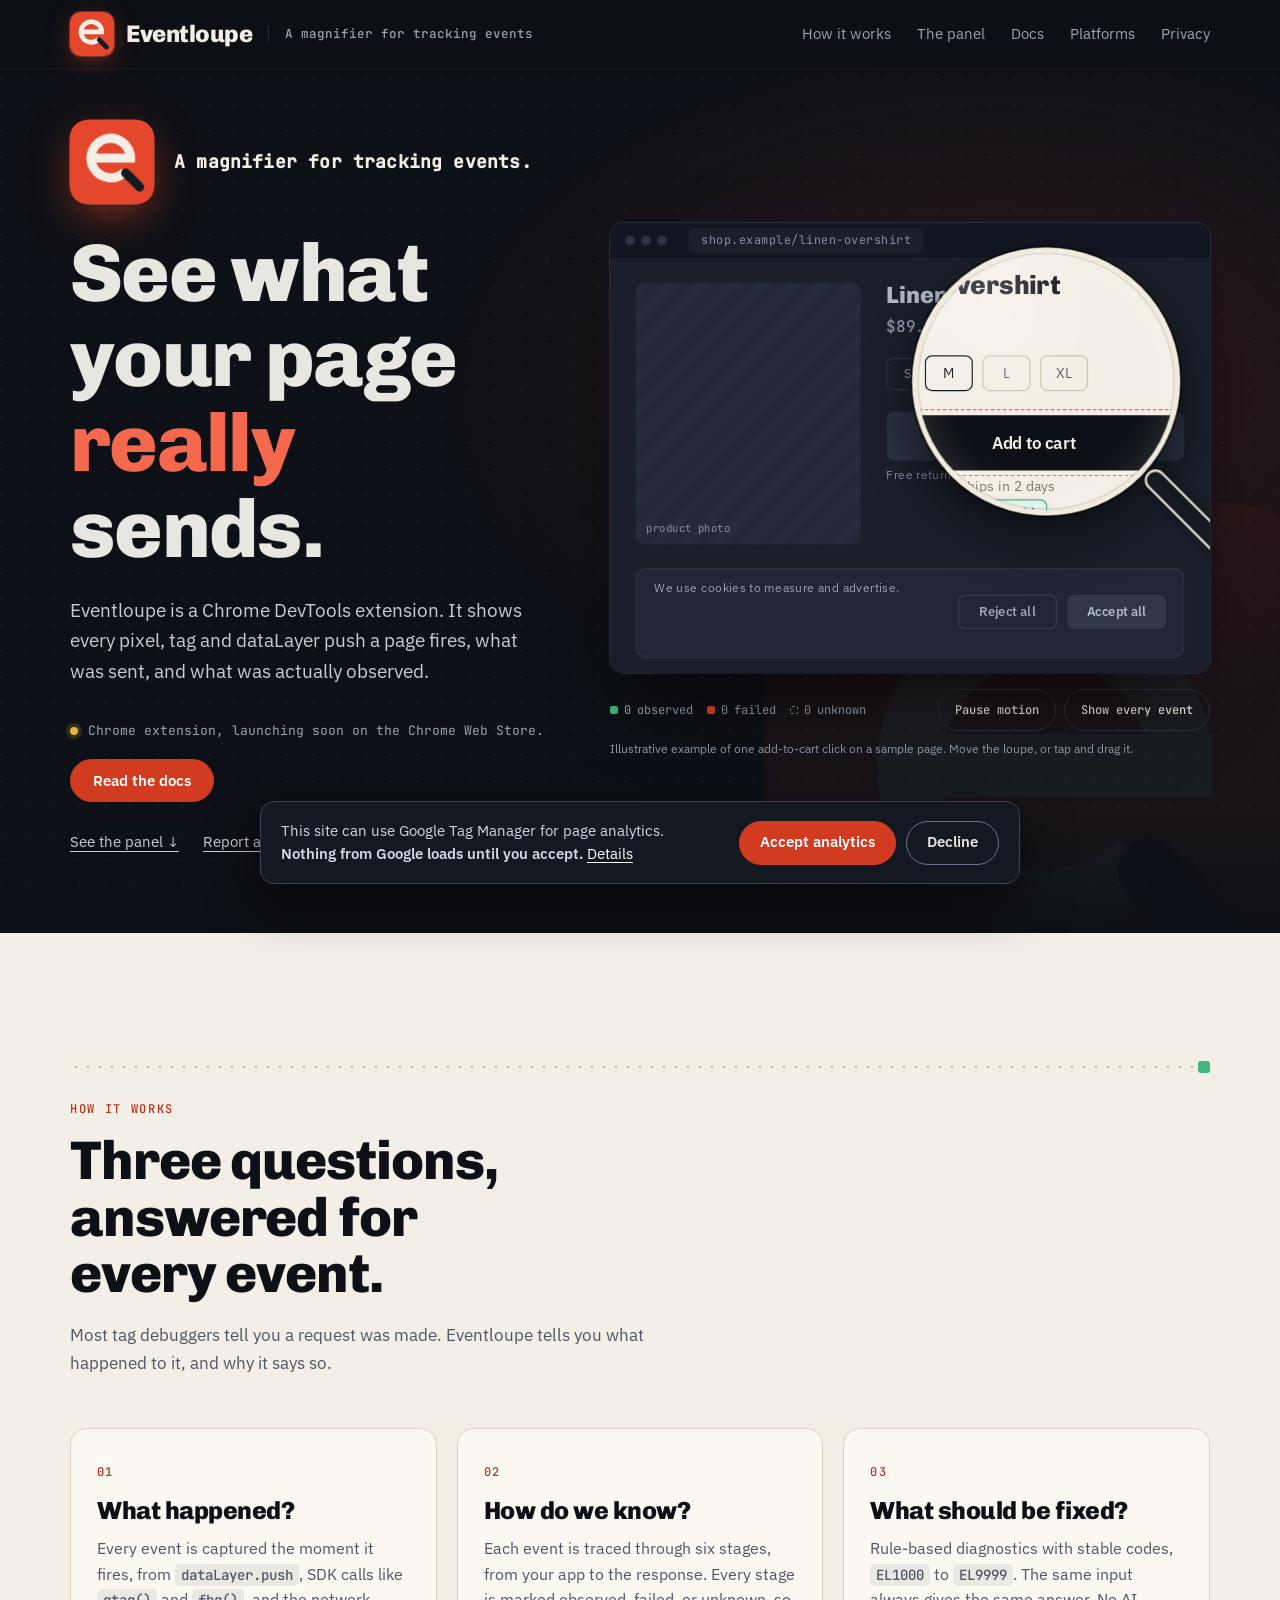
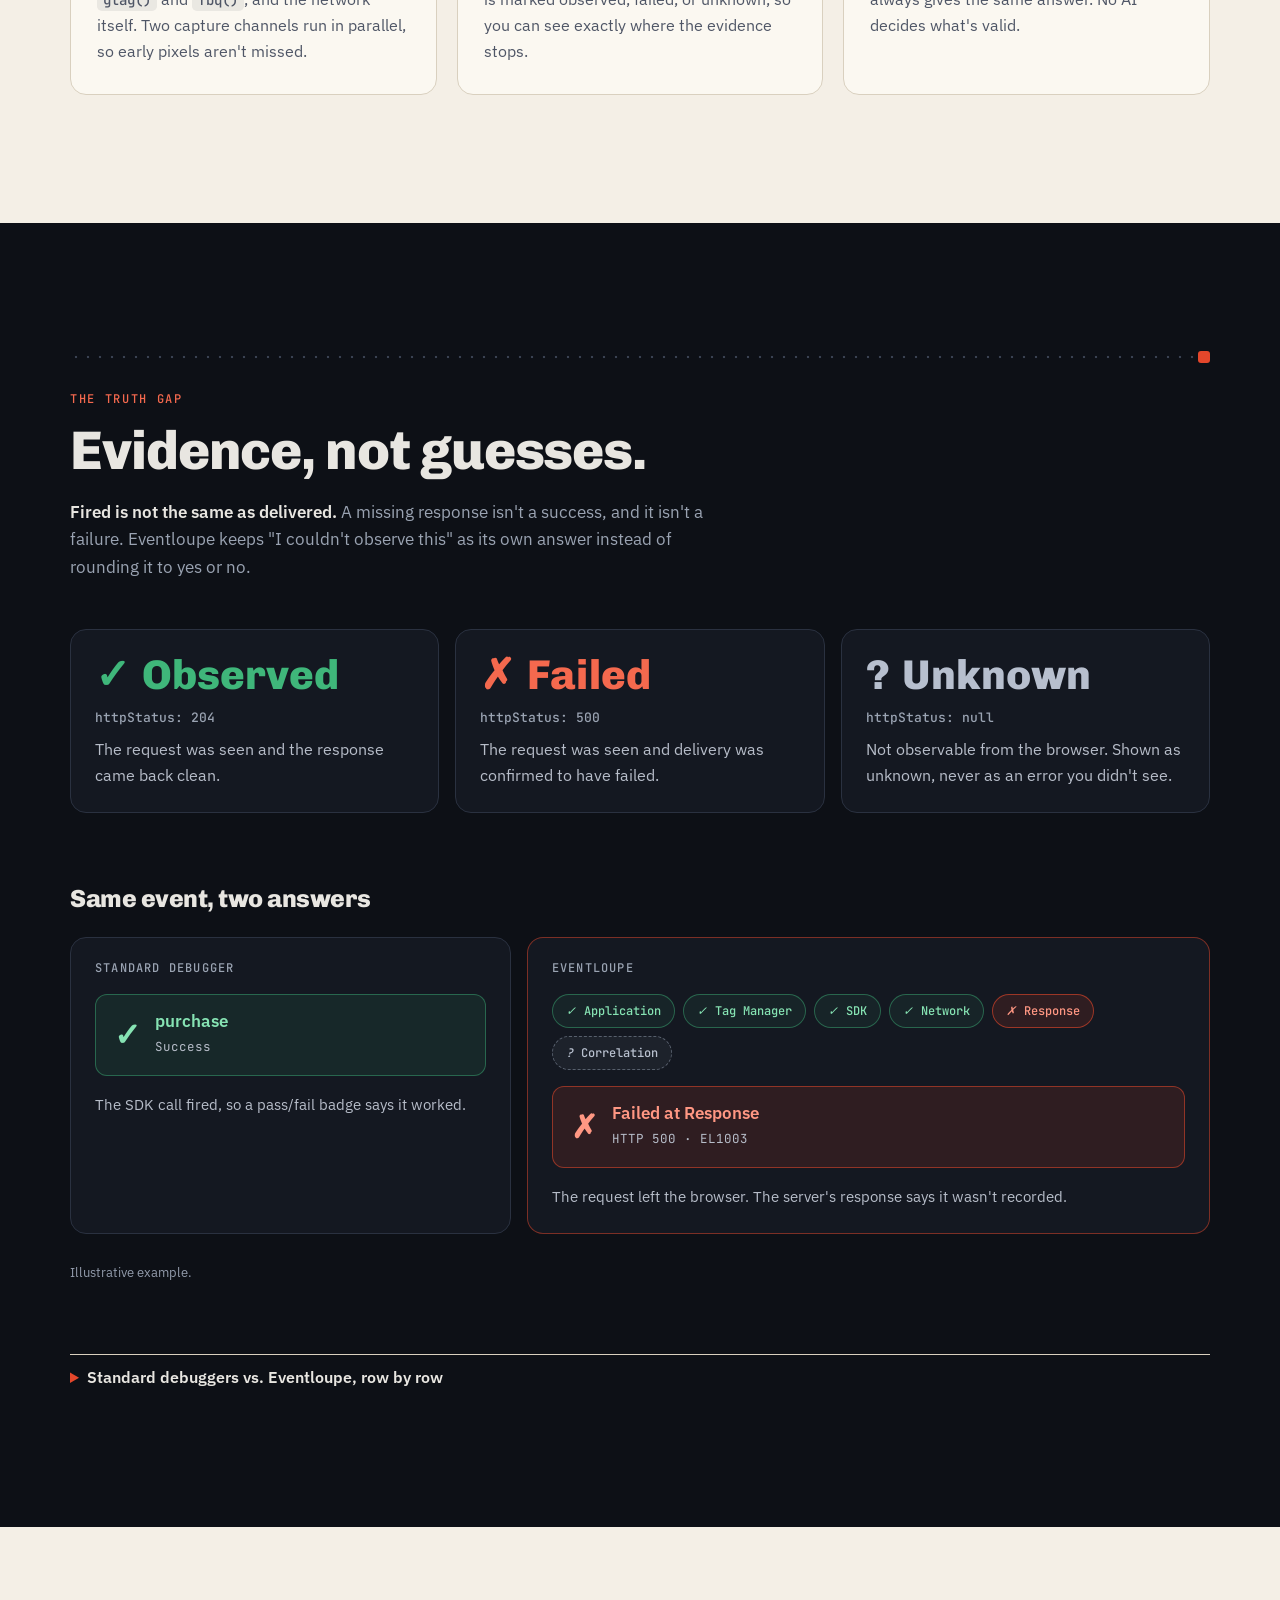
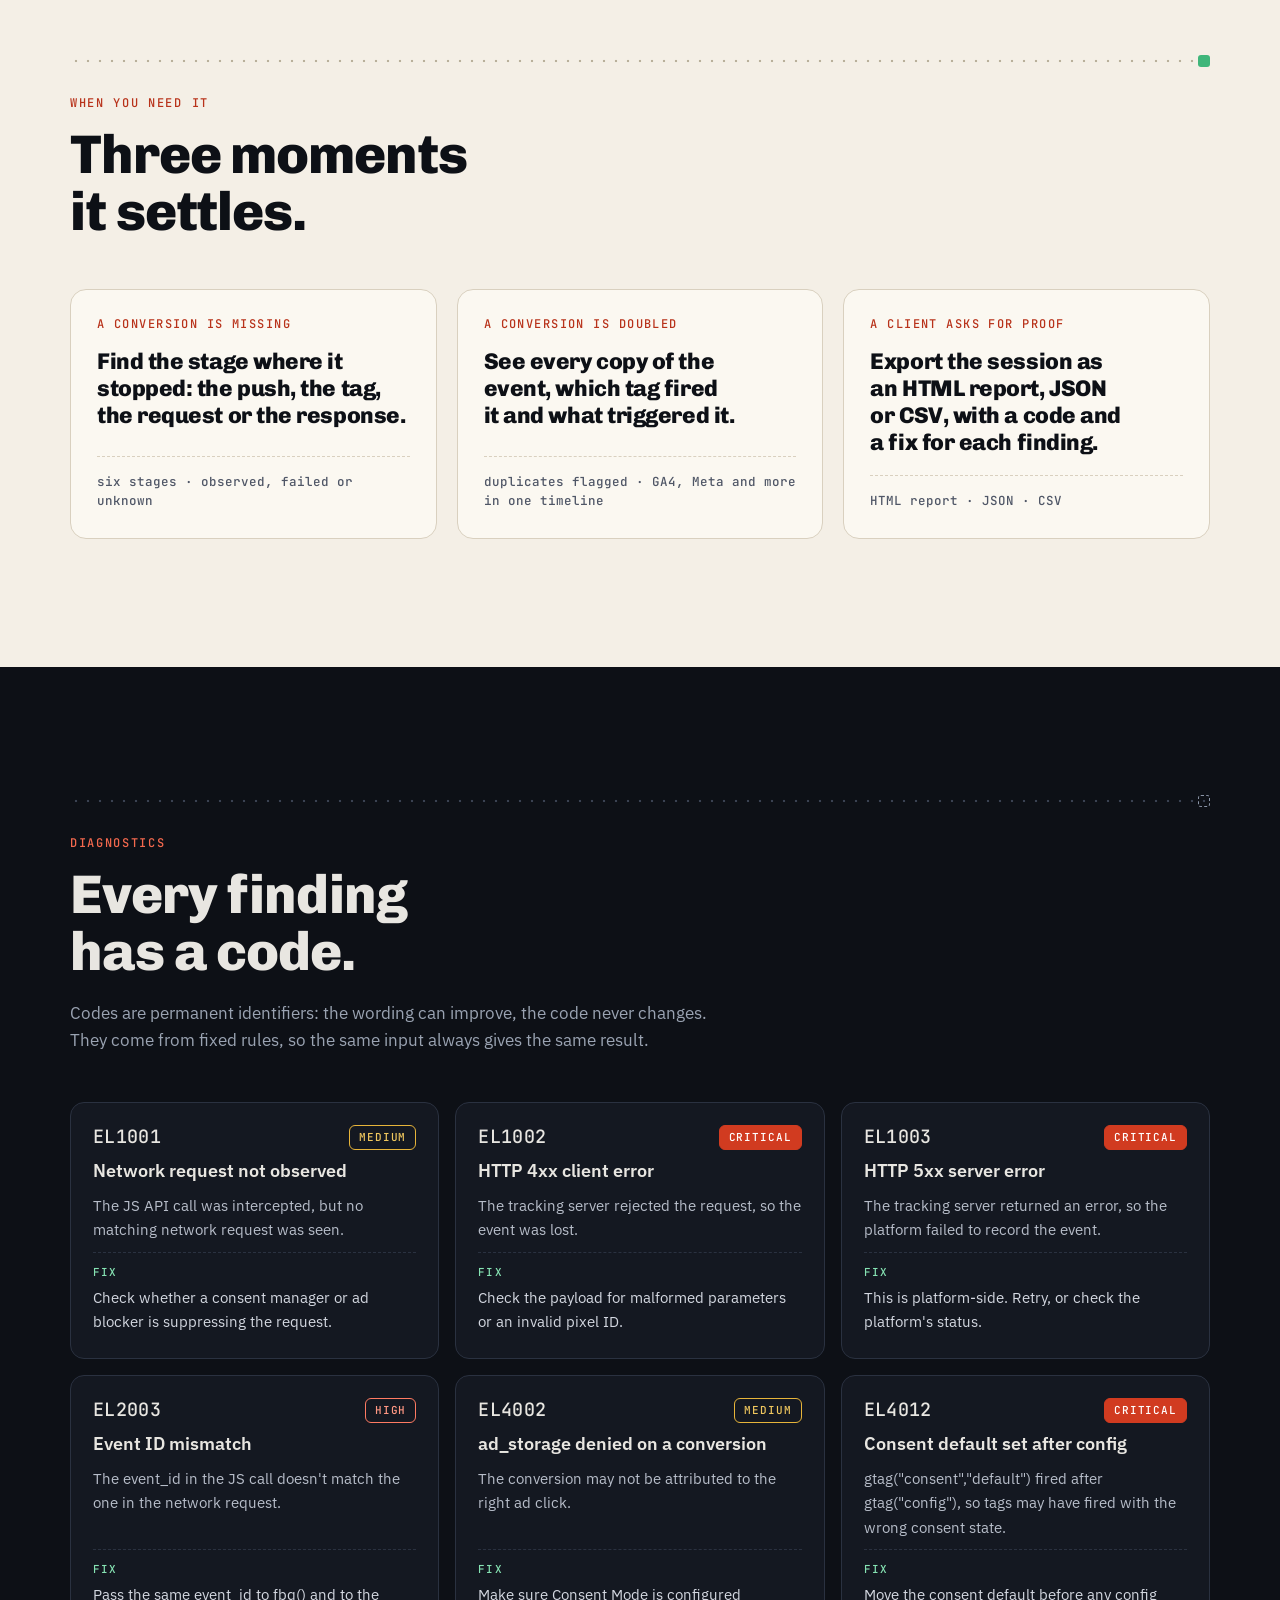
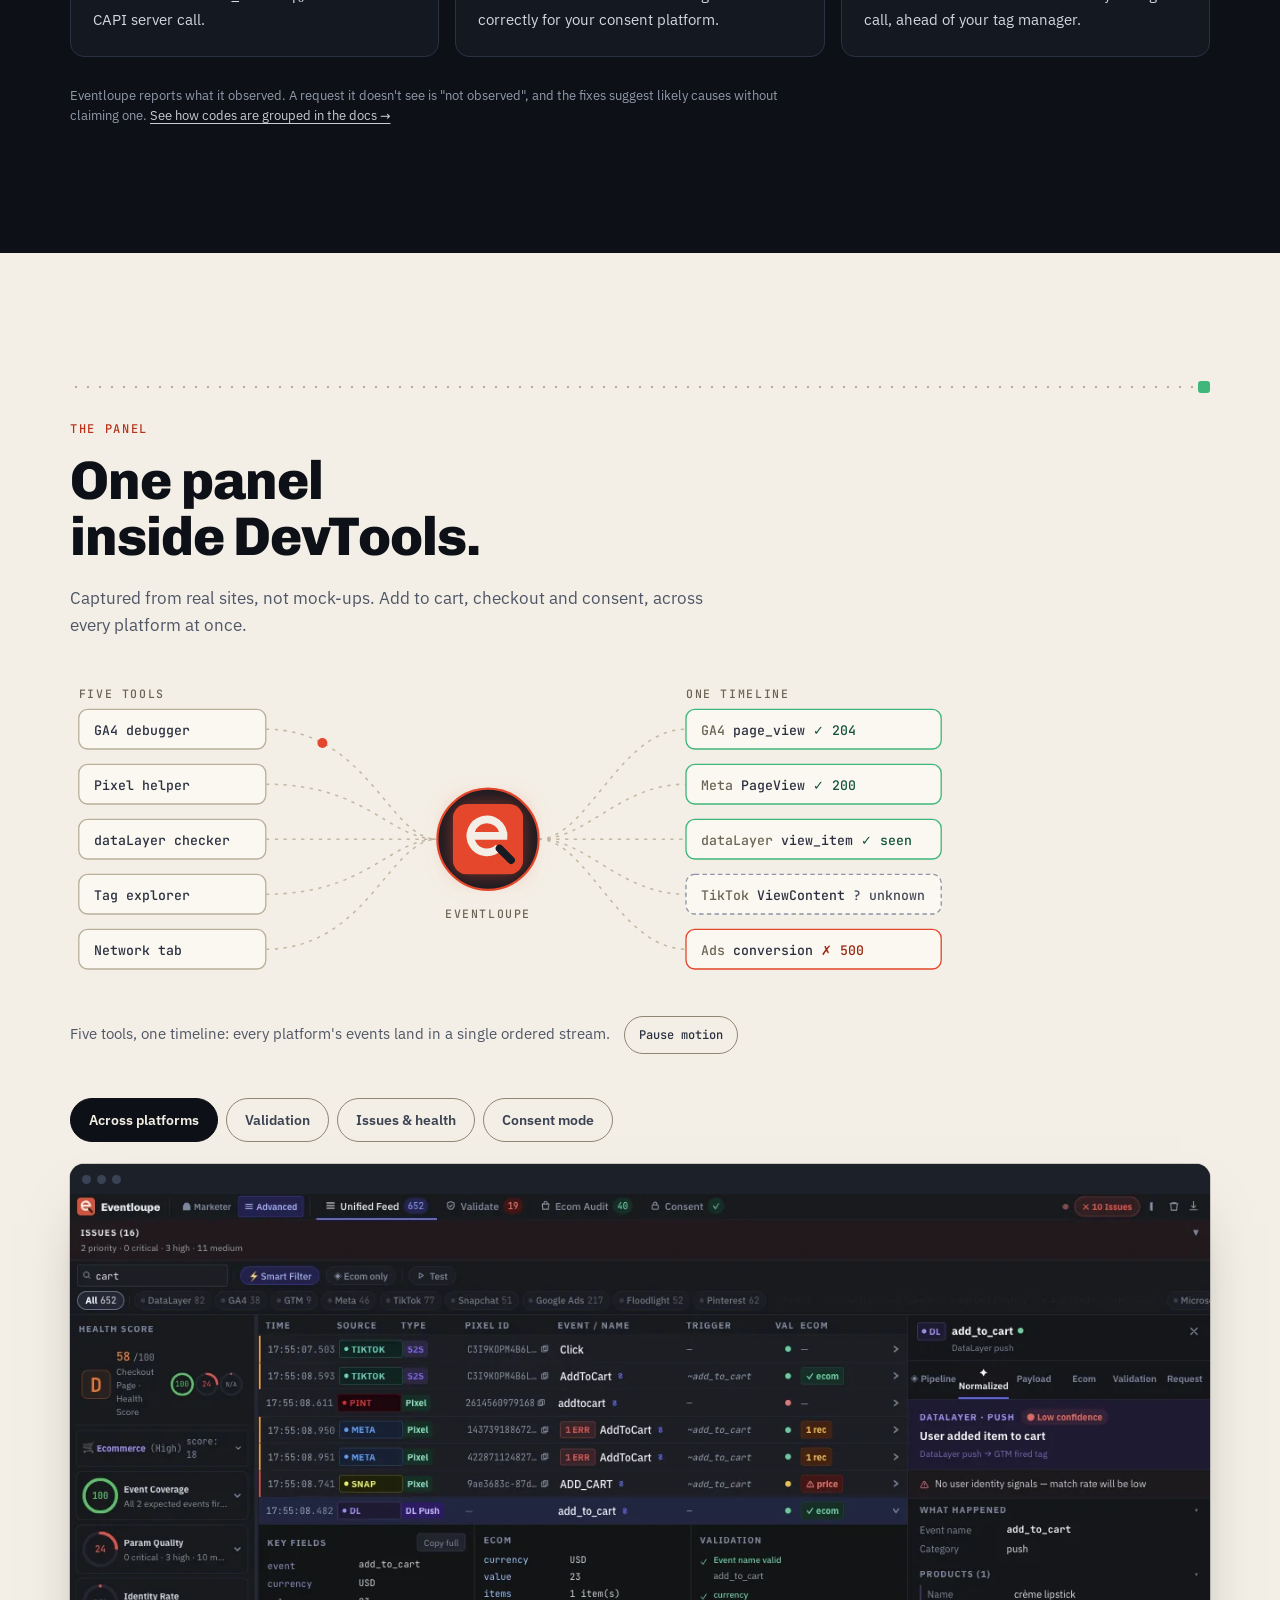
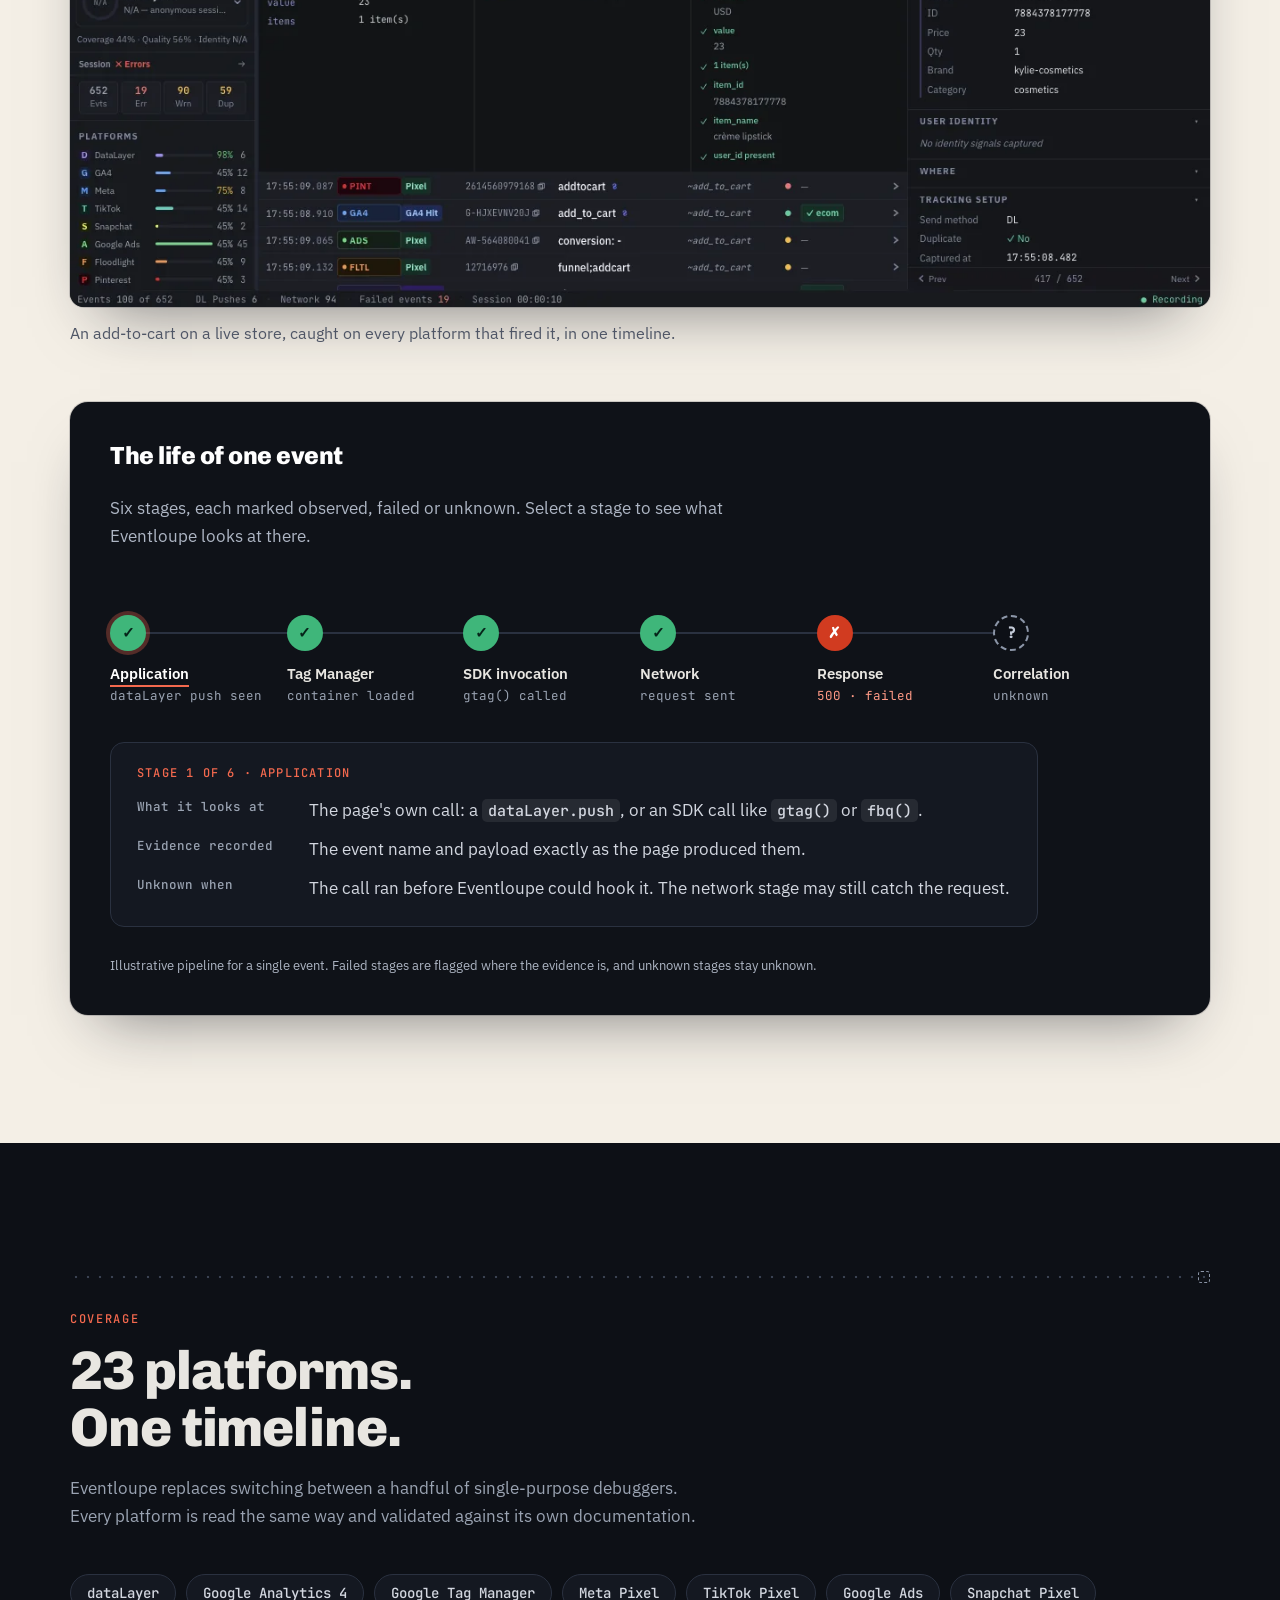
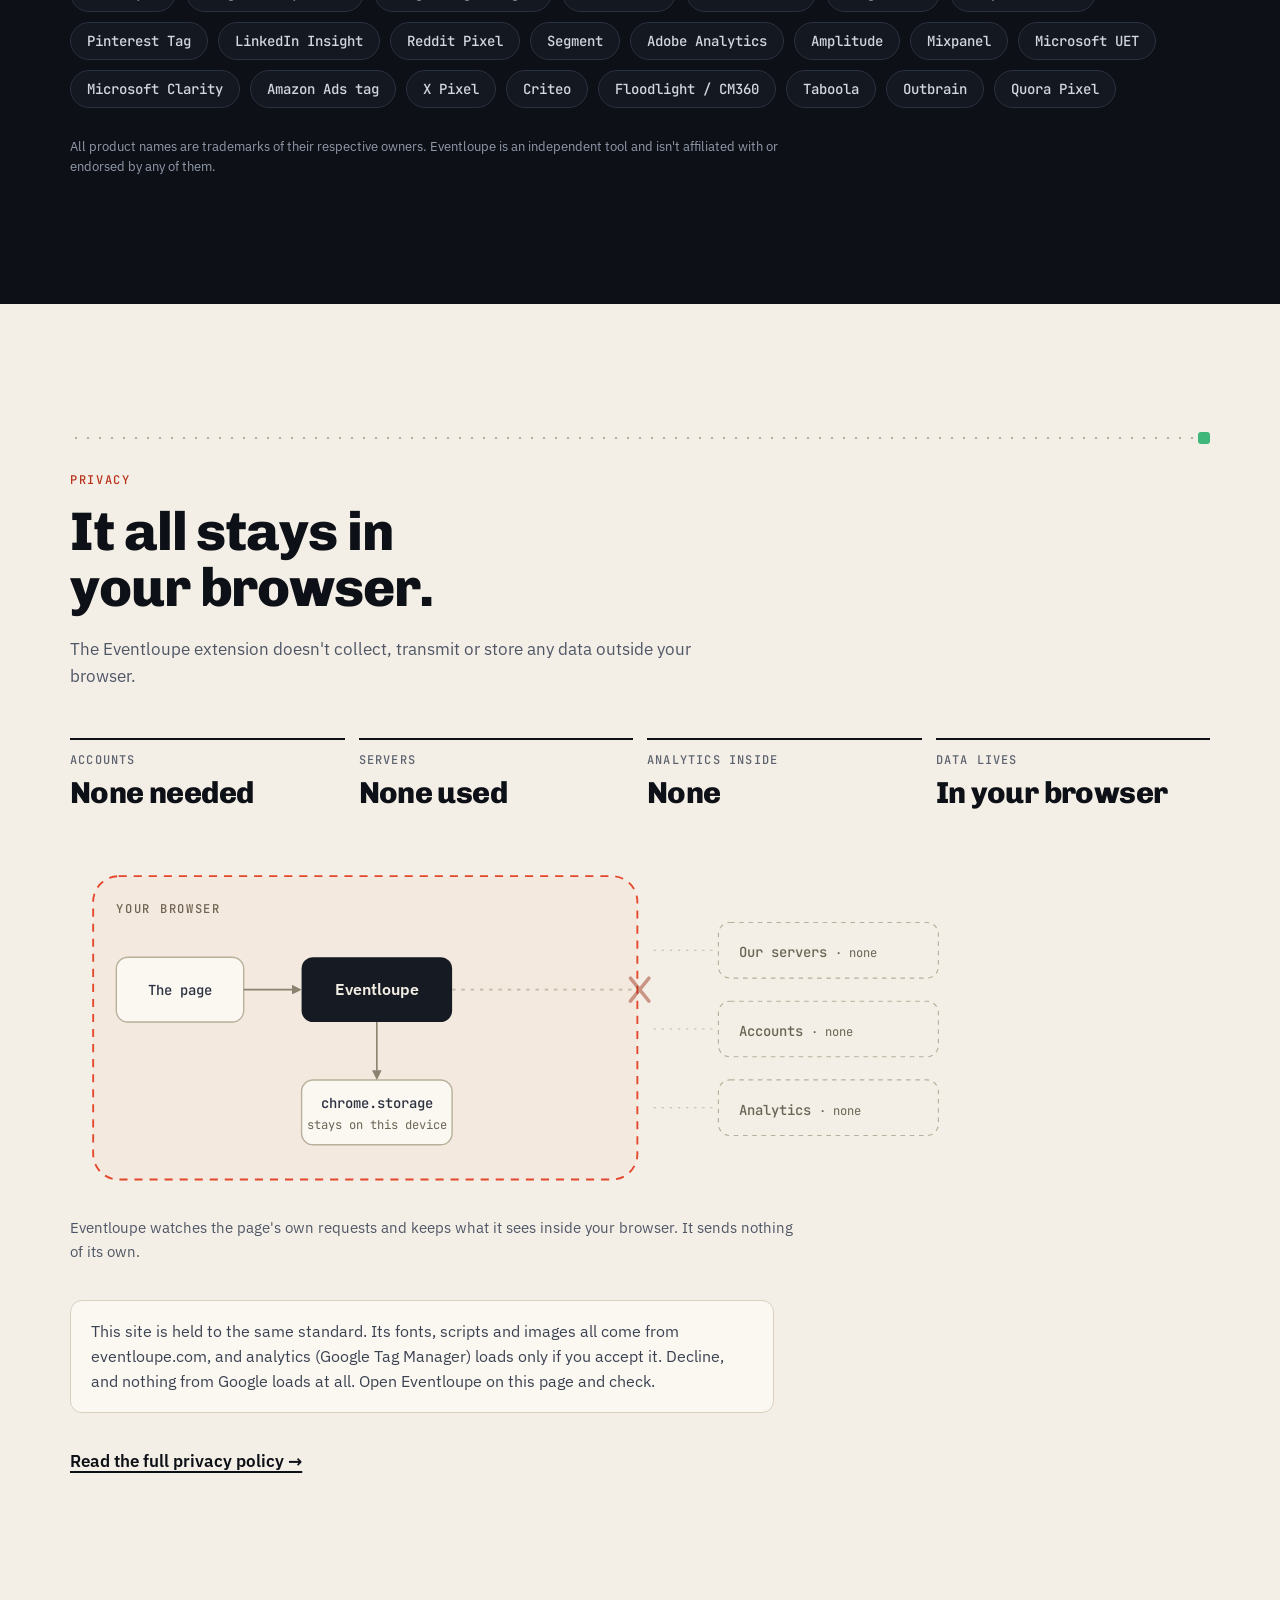
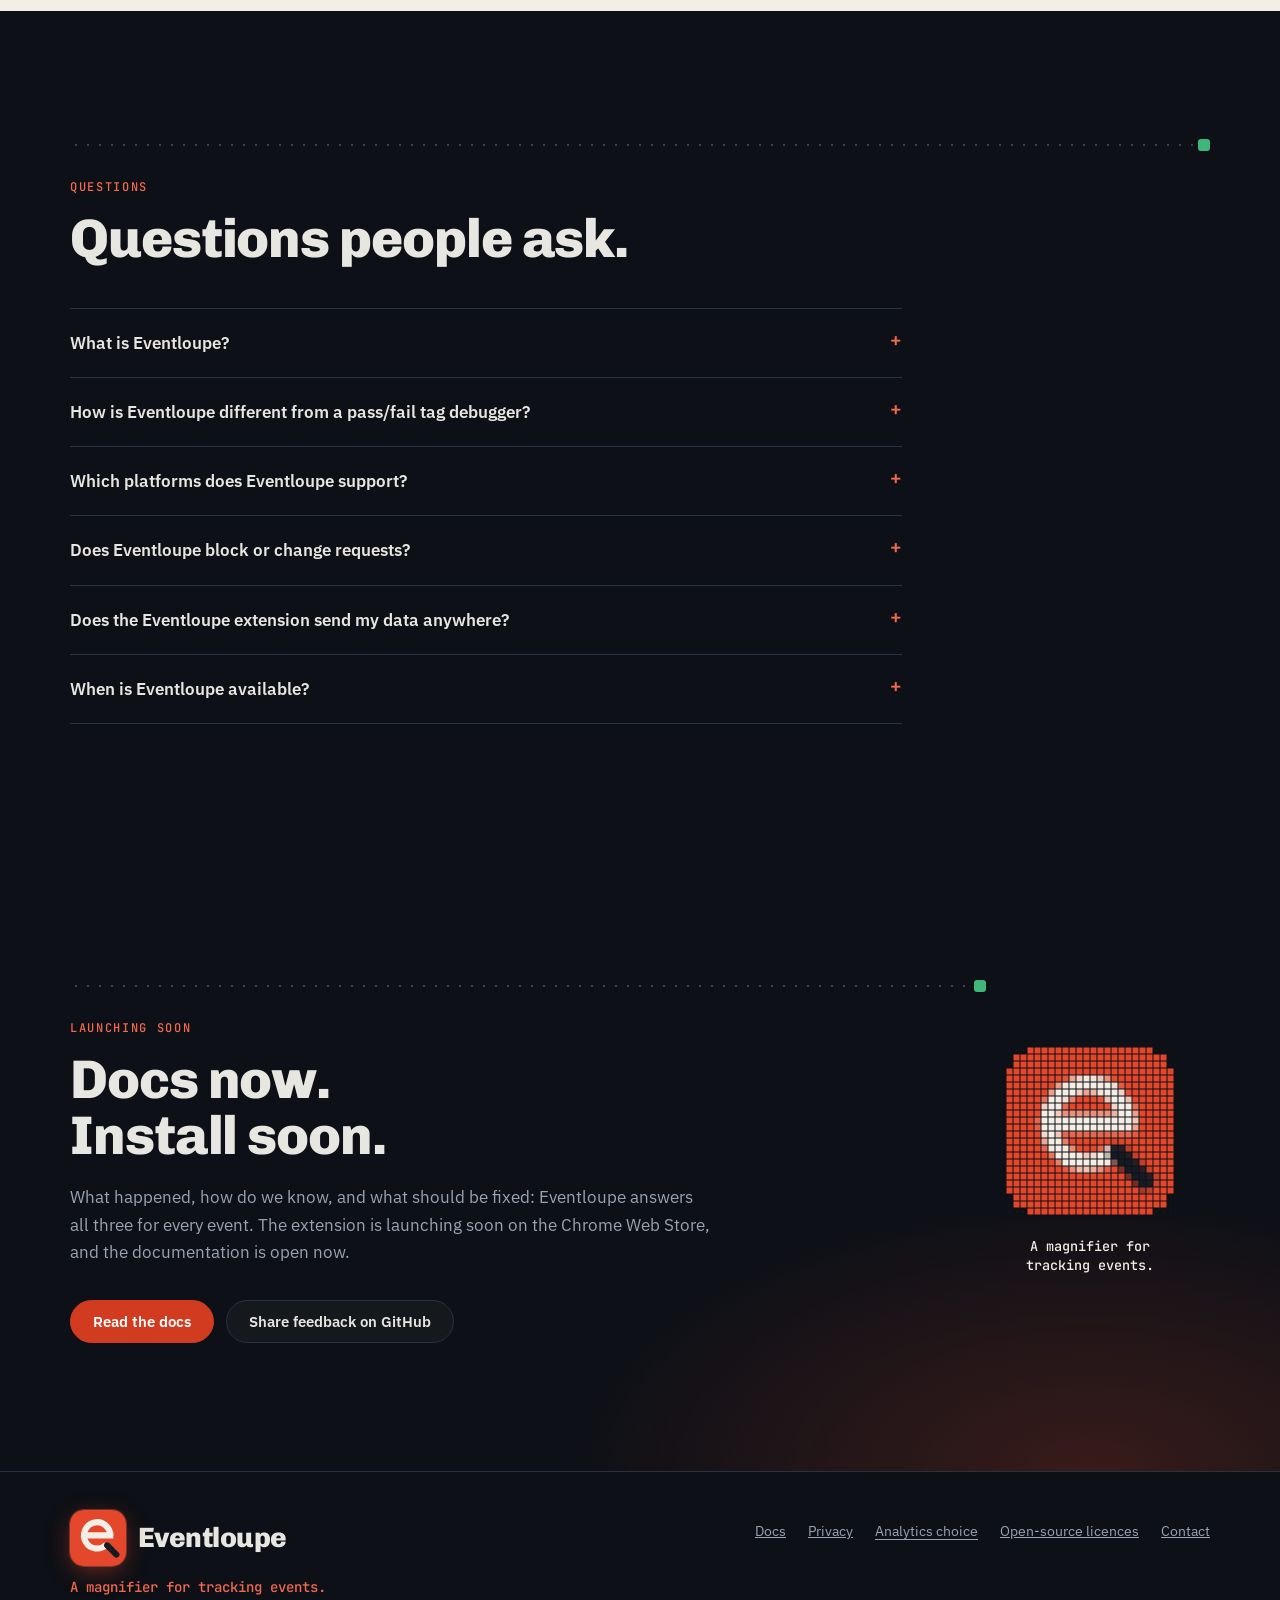
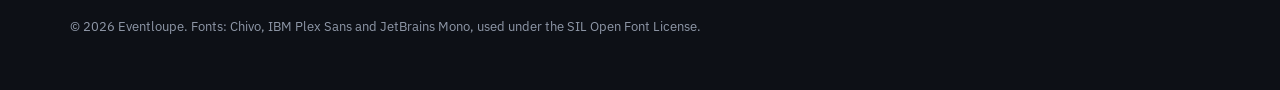
==== index.html @ 834e1a29 "docs: privacy policy 31 October 2026, 23 platforms (Clarity, Amazon Ads) Co-Authored-By: Claude Sonn" ====
<!doctype html>
<html lang="en">
<head>
<meta charset="utf-8">
<meta name="viewport" content="width=device-width, initial-scale=1, viewport-fit=cover">
<link rel="icon" href="/favicon.ico" sizes="48x48">
<link rel="icon" type="image/svg+xml" href="/favicon.svg" sizes="any">
<link rel="icon" type="image/png" sizes="96x96" href="/img/favicon-96.png">
<link rel="apple-touch-icon" href="/img/icon-128.png">
<title>Eventloupe — GA4, Meta Pixel & dataLayer debugger for Chrome</title>
<meta name="description" content="Chrome DevTools extension to debug GA4, Meta Pixel, GTM and dataLayer events: see what each tag fired, what was sent, and what was actually observed.">
<meta name="robots" content="index, follow, max-image-preview:large">
<meta name="theme-color" content="#0d1016">
<link rel="canonical" href="https://eventloupe.com/">
<link rel="preload" href="fonts/chivo-latin-800-normal.woff2" as="font" type="font/woff2" crossorigin>
<link rel="preload" href="fonts/ibm-plex-sans-latin-400-normal.woff2" as="font" type="font/woff2" crossorigin>
<meta property="og:type" content="website">
<meta property="og:site_name" content="Eventloupe">
<meta property="og:locale" content="en_US">
<meta property="og:title" content="Eventloupe — a magnifier for tracking events">
<meta property="og:description" content="See every pixel, tag and dataLayer push a page fires, what was sent, and what was actually observed.">
<meta property="og:url" content="https://eventloupe.com/">
<meta property="og:image" content="https://eventloupe.com/img/og.png">
<meta property="og:image:width" content="1200">
<meta property="og:image:height" content="630">
<meta property="og:image:alt" content="Eventloupe: a magnifier for tracking events. See what your page really sends.">
<meta name="twitter:card" content="summary_large_image">
<meta name="twitter:title" content="Eventloupe — a magnifier for tracking events">
<meta name="twitter:description" content="See every pixel, tag and dataLayer push a page fires, what was sent, and what was actually observed.">
<meta name="twitter:image" content="https://eventloupe.com/img/og.png">
<meta name="twitter:image:alt" content="Eventloupe: a magnifier for tracking events. See what your page really sends.">
<script>(function(d){d.classList.add("js");try{if(!matchMedia("(prefers-reduced-motion: reduce)").matches&&!sessionStorage.getItem("el-intro")){d.classList.add("intro");sessionStorage.setItem("el-intro","1")}}catch(e){}})(document.documentElement)</script>
<link rel="stylesheet" href="style.css">
<script type="application/ld+json">
{
 "@context": "https://schema.org",
 "@graph": [
  {
   "@type": "Organization",
   "@id": "https://eventloupe.com/#org",
   "name": "Eventloupe",
   "url": "https://eventloupe.com/",
   "logo": "https://eventloupe.com/img/icon-128.png"
  },
  {
   "@type": "WebSite",
   "@id": "https://eventloupe.com/#website",
   "url": "https://eventloupe.com/",
   "name": "Eventloupe",
   "description": "A magnifier for tracking events.",
   "inLanguage": "en",
   "publisher": {
    "@id": "https://eventloupe.com/#org"
   }
  },
  {
   "@type": "SoftwareApplication",
   "@id": "https://eventloupe.com/#app",
   "name": "Eventloupe",
   "description": "Chrome DevTools extension to debug GA4, Meta Pixel, GTM and dataLayer events: see what each tag fired, what was sent, and what was actually observed.",
   "url": "https://eventloupe.com/",
   "image": "https://eventloupe.com/img/og.png",
   "applicationCategory": "DeveloperApplication",
   "applicationSubCategory": "Tag and dataLayer debugging",
   "operatingSystem": "Chrome on Windows, macOS, Linux and ChromeOS",
   "browserRequirements": "Requires Google Chrome with DevTools",
   "softwareVersion": "1.0.0",
   "inLanguage": "en",
   "publisher": {
    "@id": "https://eventloupe.com/#org"
   },
   "featureList": [
    "Captures dataLayer pushes, SDK calls and network requests across 23 platforms",
    "Three evidence states: observed, failed or unknown",
    "Six-stage pipeline from page to response",
    "Rule-based diagnostic codes (EL1000 to EL9999)",
    "Validation against platform documentation",
    "Captured events stay in your browser"
   ]
  },
  {
   "@type": "FAQPage",
   "@id": "https://eventloupe.com/#faq",
   "mainEntity": [
    {
     "@type": "Question",
     "name": "What is Eventloupe?",
     "acceptedAnswer": {
      "@type": "Answer",
      "text": "Eventloupe is a Chrome DevTools extension that shows every pixel, tag and dataLayer push a page fires, what was sent, and what was actually observed. It covers 23 platforms in one panel."
     }
    },
    {
     "@type": "Question",
     "name": "How is Eventloupe different from a pass/fail tag debugger?",
     "acceptedAnswer": {
      "@type": "Answer",
      "text": "A typical debugger reports success or failure. Eventloupe records three states: observed, failed or unknown. A missing response is shown as unknown instead of being guessed, and each event is traced through six stages from the page to the response."
     }
    },
    {
     "@type": "Question",
     "name": "Which platforms does Eventloupe support?",
     "acceptedAnswer": {
      "@type": "Answer",
      "text": "Google Analytics 4, Google Tag Manager, Meta Pixel, TikTok, Google Ads, Snapchat, Pinterest, LinkedIn, Reddit, Segment, Adobe Analytics, Amplitude, Mixpanel, Microsoft UET, X, Criteo, Floodlight, Taboola, Outbrain, Quora and the dataLayer."
     }
    },
    {
     "@type": "Question",
     "name": "Does Eventloupe block or change requests?",
     "acceptedAnswer": {
      "@type": "Answer",
      "text": "No. It only observes requests. It never blocks or modifies them."
     }
    },
    {
     "@type": "Question",
     "name": "Does the Eventloupe extension send my data anywhere?",
     "acceptedAnswer": {
      "@type": "Answer",
      "text": "No. Captured events stay in your browser. The extension has no accounts, no servers and no analytics."
     }
    },
    {
     "@type": "Question",
     "name": "When is Eventloupe available?",
     "acceptedAnswer": {
      "@type": "Answer",
      "text": "Eventloupe is launching soon on the Chrome Web Store."
     }
    }
   ]
  }
 ]
}
</script>
<script src="consent.js" defer></script>
</head>
<body>
<a class="skip" href="#main">Skip to content</a>
<svg width="0" height="0" style="position:absolute" aria-hidden="true" focusable="false"><symbol id="lm" viewBox="0 0 128 128"><rect width="128" height="128" rx="26" fill="#e4472b"/><g transform="translate(2 -2)"><path d="M32 60H97" stroke="#f4efe6" stroke-width="14"/><path d="M90 60A30 30 0 1 0 81.2 81.2" fill="none" stroke="#f4efe6" stroke-width="14"/><path d="M83 83L104 104" stroke="#161a22" stroke-width="14" stroke-linecap="round"/></g></symbol></svg>

<header class="nav">
  <div class="wrap">
    <a class="brand" href="./" aria-label="Eventloupe home"><span class="mark" aria-hidden="true"><svg width="44" height="44"><use href="#lm"/></svg></span><span class="word">Eventloupe</span><span class="navtag">A magnifier for tracking events</span></a>
    <nav aria-label="Primary">
      <ul>
        <li class="keep"><a href="#how">How it works</a></li>
        <li><a href="#panel">The panel</a></li>
        <li class="keep"><a href="docs.html">Docs</a></li>
        <li><a href="#platforms">Platforms</a></li>
        <li><a href="privacy.html">Privacy</a></li>
      </ul>
    </nav>
  </div>
</header>

<main id="main" tabindex="-1">
<!-- ───────── HERO ───────── -->
<section class="hero" aria-labelledby="h1">
  <canvas id="field" class="field" aria-hidden="true"></canvas>
  <svg class="ghost" aria-hidden="true" focusable="false"><use href="#lm"/></svg>
  <div class="wrap hero-grid">
    <div>
      <div class="hero-id">
        <div class="hero-mark" aria-hidden="true">
          <svg viewBox="0 0 128 128" width="84" height="84" focusable="false">
            <rect class="tile" width="128" height="128" rx="26" fill="#e4472b"/>
            <g transform="translate(2 -2)">
              <path class="bar" pathLength="1" d="M32 60H97" stroke="#f4efe6" stroke-width="14" fill="none"/>
              <path class="bowl" pathLength="1" d="M90 60A30 30 0 1 0 81.2 81.2" fill="none" stroke="#f4efe6" stroke-width="14"/>
              <path class="handle" d="M83 83L104 104" stroke="#161a22" stroke-width="14" stroke-linecap="round" fill="none"/>
            </g>
          </svg>
          <i class="ring"></i>
        </div>
        <p class="kicker tagline">A magnifier for tracking events.</p>
      </div>
      <h1 id="h1">See what your page <em>really</em> sends.</h1>
      <p class="lede">Eventloupe is a Chrome DevTools extension. It shows every pixel, tag and dataLayer push a page fires, what was sent, and what was actually observed.</p>
      <!-- Waitlist is HIDDEN until it is wired. To go live: set data-endpoint on the form to the provider URL, remove its `hidden`
           attribute, delete the #wl-soon block below, and apply store/waitlist-privacy-addendum.md to the privacy page. -->
      <div class="wl-soon" id="wl-soon">
        <p class="wl-note"><i aria-hidden="true"></i>Chrome extension, launching soon on the Chrome Web Store.</p>
        <a class="pill primary" href="docs.html">Read the docs</a>
      </div>
      <form class="waitlist" id="waitlist" novalidate data-endpoint="" aria-label="Join the waitlist" hidden>
        <div class="wl-row">
          <label class="sr-only" for="wl-email">Email address</label>
          <input id="wl-email" name="email" type="email" inputmode="email" autocomplete="email" placeholder="you@company.com" required aria-describedby="wl-note">
          <input class="hp" name="website" type="text" tabindex="-1" autocomplete="off" inert>
          <button class="pill primary" type="submit">Join the waitlist</button>
        </div>
        <p class="wl-note" id="wl-note" role="status" aria-live="polite"><i aria-hidden="true"></i>Chrome extension, launching soon on the Chrome Web Store. We'll email you once, when it's live.</p>
      </form>
      <p class="hero-links"><a href="#panel">See the panel <span aria-hidden="true">↓</span></a><a href="https://github.com/sibingop-dev/eventloupe-privacy/issues" rel="noopener">Report a bug or share feedback</a></p>
    </div>

    <div class="stage-wrap">
      <div class="stage" id="stage" role="group" aria-label="Interactive demo: move the magnifier over a sample product page to reveal the tracking events behind it">
        <div class="canvas" id="canvas">
          <div class="layer base" aria-hidden="true">
            <div class="page" id="page">
              <div class="bar"><b></b><b></b><b></b><span>shop.example/linen-overshirt</span></div>
              <div class="photo hl">product photo</div>
              <div class="title">Linen overshirt</div>
              <div class="price">$89.00</div>
              <div class="sizes"><i>S</i><i>M</i><i>L</i><i>XL</i></div>
              <div class="atc hl">Add to cart</div>
              <div class="ship">Free returns · ships in 2 days</div>
              <div class="cookie hl">
                <p>We use cookies to measure and advertise.</p>
                <div class="b1">Reject all</div><div class="b2">Accept all</div>
              </div>
            </div>
          </div>

          <div class="layer reveal" id="reveal" aria-hidden="true">
            <!-- JS clones #page here so the lens shows the same page, lit and annotated -->
            <div class="chip ok"  style="left:34px;top:70px"><b>GTM</b> container loaded <span class="g">✓ 200</span></div>
            <div class="chip ok"  style="left:34px;top:98px"><b>GA4</b> view_item <span class="g">✓ 204</span></div>
            <div class="chip ok"  style="left:34px;top:126px"><b>dataLayer</b> view_item <span class="g">✓ seen</span></div>
            <div class="chip ok"  style="left:34px;top:154px"><b>Meta Pixel</b> ViewContent <span class="g">✓ 200</span></div>
            <div class="chip ok"  style="left:258px;top:246px"><b>GA4</b> add_to_cart <span class="g">✓ 204</span></div>
            <div class="chip ok"  style="left:258px;top:272px"><b>Meta Pixel</b> AddToCart <span class="g">✓ 200</span></div>
            <div class="chip unk" style="left:258px;top:298px"><b>TikTok</b> AddToCart <span class="g">? unknown</span></div>
            <div class="chip ok"  style="left:34px;top:350px"><b>Consent</b> ad_storage <span class="g">✓ denied</span></div>
            <div class="chip bad" style="left:34px;top:376px"><b>Google Ads</b> conversion <span class="g">✗ 500</span></div>
          </div>

          <div class="lens" id="lens"></div>
        </div>
      </div>

      <div class="hud">
        <div class="counts" aria-hidden="true">
          <span class="c"><i></i><span id="c-ok">0</span> observed</span>
          <span class="c bad"><i></i><span id="c-bad">0</span> failed</span>
          <span class="c unk"><i></i><span id="c-unk">0</span> unknown</span>
        </div>
        <div class="btns"><button type="button" id="pause" aria-pressed="false">Pause motion</button><button type="button" id="reveal-all" aria-pressed="false">Show every event</button></div>
      </div>
      <p class="fine">Illustrative example of one add-to-cart click on a sample page. Move the loupe, or tap and drag it.</p>

      <ul class="sr-only">
        <li>Example of what Eventloupe reports on a sample product page.</li>
        <li>Page view: Google Tag Manager container loaded, status 200. GA4 view_item observed, status 204. dataLayer view_item push seen. Meta Pixel ViewContent observed, status 200.</li>
        <li>Add to cart click: GA4 add_to_cart observed, status 204. Meta Pixel AddToCart observed, status 200. TikTok AddToCart unknown, no response could be observed.</li>
        <li>Consent banner: Consent Mode ad_storage observed as denied. Google Ads conversion failed, status 500.</li>
      </ul>
    </div>
  </div>
</section>


<!-- ───────── THREE QUESTIONS ───────── -->
<section class="paper" id="how" aria-labelledby="h-how">
  <div class="wrap">
    <div class="trace" aria-hidden="true"><i class="ok"></i></div>
    <p class="eyebrow">How it works</p>
    <h2 id="h-how">Three questions, answered for every event.</h2>
    <p class="sub">Most tag debuggers tell you a request was made. Eventloupe tells you what happened to it, and why it says so.</p>
    <div class="three">
      <article class="card">
        <span class="n">01</span>
        <h3>What happened?</h3>
        <p>Every event is captured the moment it fires, from <code>dataLayer.push</code>, SDK calls like <code>gtag()</code> and <code>fbq()</code>, and the network itself. Two capture channels run in parallel, so early pixels aren't missed.</p>
      </article>
      <article class="card">
        <span class="n">02</span>
        <h3>How do we know?</h3>
        <p>Each event is traced through six stages, from your app to the response. Every stage is marked observed, failed, or unknown, so you can see exactly where the evidence stops.</p>
      </article>
      <article class="card">
        <span class="n">03</span>
        <h3>What should be fixed?</h3>
        <p>Rule-based diagnostics with stable codes, <code>EL1000</code> to <code>EL9999</code>. The same input always gives the same answer. No AI decides what's valid.</p>
      </article>
    </div>
  </div>
</section>

<!-- ───────── EVIDENCE / TRUTH GAP ───────── -->
<section id="evidence" aria-labelledby="h-states">
  <div class="wrap">
    <div class="trace" aria-hidden="true"><i class="bad"></i></div>
    <p class="eyebrow">The truth gap</p>
    <h2 id="h-states">Evidence, not guesses.</h2>
    <p class="sub"><strong class="lead">Fired is not the same as delivered.</strong> A missing response isn't a success, and it isn't a failure. Eventloupe keeps "I couldn't observe this" as its own answer instead of rounding it to yes or no.</p>

    <div class="states">
      <div class="state ok">
        <div class="big"><span aria-hidden="true">✓</span> Observed</div>
        <p class="mono" style="margin-top:14px">httpStatus: 204</p>
        <p>The request was seen and the response came back clean.</p>
      </div>
      <div class="state bad">
        <div class="big"><span aria-hidden="true">✗</span> Failed</div>
        <p class="mono" style="margin-top:14px">httpStatus: 500</p>
        <p>The request was seen and delivery was confirmed to have failed.</p>
      </div>
      <div class="state unk">
        <div class="big"><span aria-hidden="true">?</span> Unknown</div>
        <p class="mono" style="margin-top:14px">httpStatus: null</p>
        <p>Not observable from the browser. Shown as unknown, never as an error you didn't see.</p>
      </div>
    </div>

    <div class="blk ba" id="ba">
      <h3 class="blk-h">Same event, two answers</h3>
      <div class="ba-grid">
        <div class="ba-card old">
          <p class="ba-lab">Standard debugger</p>
          <div class="ba-res ok"><span aria-hidden="true">✓</span><div><b>purchase</b><small>Success</small></div></div>
          <p class="ba-cap">The SDK call fired, so a pass/fail badge says it worked.</p>
        </div>
        <div class="ba-card new">
          <p class="ba-lab">Eventloupe</p>
          <ol class="ba-st" role="list" aria-label="Pipeline stages for the purchase event">
            <li class="s ok" style="--i:0"><i aria-hidden="true">✓</i>Application</li>
            <li class="s ok" style="--i:1"><i aria-hidden="true">✓</i>Tag Manager</li>
            <li class="s ok" style="--i:2"><i aria-hidden="true">✓</i>SDK</li>
            <li class="s ok" style="--i:3"><i aria-hidden="true">✓</i>Network</li>
            <li class="s bad" style="--i:4"><i aria-hidden="true">✗</i>Response</li>
            <li class="s unk" style="--i:5"><i aria-hidden="true">?</i>Correlation</li>
          </ol>
          <div class="ba-res bad"><span aria-hidden="true">✗</span><div><b>Failed at Response</b><small>HTTP 500 · EL1003</small></div></div>
          <p class="ba-cap">The request left the browser. The server's response says it wasn't recorded.</p>
        </div>
      </div>
      <p class="legal">Illustrative example.</p>
    </div>

    <div class="blk blk-fold">
      <details class="fold"><summary>Standard debuggers vs. Eventloupe, row by row</summary>
      <div class="tbl-wrap" role="region" aria-label="Comparison table (scrolls sideways on small screens)" tabindex="0">
        <table class="matrix">
          <caption class="sr-only">A typical pass/fail debugger compared with Eventloupe</caption>
          <thead><tr><th scope="col"><span class="sr-only">Capability</span></th><th scope="col">Standard debuggers</th><th scope="col" class="ev">Eventloupe</th></tr></thead>
          <tbody>
            <tr><th scope="row">Status model</th><td>Success or fail. Two states.</td><td>Observed, failed or unknown. Three states.</td></tr>
            <tr><th scope="row">What it relies on</th><td>Typically the SDK's own report of what it did</td><td>The network request and its response, alongside the SDK call</td></tr>
            <tr><th scope="row">Missing evidence</th><td>Has to be shown as a pass or a fail</td><td>Shown as unknown, never guessed</td></tr>
            <tr><th scope="row">Delivery</th><td>Not verified</td><td>Response status recorded where the browser exposes it</td></tr>
            <tr><th scope="row">The report</th><td>A pass/fail badge</td><td>An evidence trail: six stages, each marked observed, failed or unknown</td></tr>
          </tbody>
        </table>
      </div>
      <p class="legal">"Standard debuggers" describes the common pass/fail approach, not any specific product.</p>
      </details>
    </div>

  </div>
</section>

<!-- ───────── PERSONAS ───────── -->
<section class="paper" id="who" aria-labelledby="h-who">
  <div class="wrap">
    <div class="trace" aria-hidden="true"><i class="ok"></i></div>
    <p class="eyebrow">When you need it</p>
    <h2 id="h-who">Three moments it settles.</h2>
    <div class="personas">
      <article class="persona">
        <p class="role">A conversion is missing</p>
        <h3>Find the stage where it stopped: the push, the tag, the request or the response.</h3>
        <p class="ptag">six stages · observed, failed or unknown</p>
      </article>
      <article class="persona">
        <p class="role">A conversion is doubled</p>
        <h3>See every copy of the event, which tag fired it and what triggered it.</h3>
        <p class="ptag">duplicates flagged · GA4, Meta and more in one timeline</p>
      </article>
      <article class="persona">
        <p class="role">A client asks for proof</p>
        <h3>Export the session as an HTML report, JSON or CSV, with a code and a fix for each finding.</h3>
        <p class="ptag">HTML report · JSON · CSV</p>
      </article>
    </div>
  </div>
</section>

<!-- ───────── DIAGNOSTIC GALLERY ───────── -->
<section id="codes" aria-labelledby="h-codes">
  <div class="wrap">
    <div class="trace" aria-hidden="true"><i class="unk"></i></div>
    <p class="eyebrow">Diagnostics</p>
    <h2 id="h-codes">Every finding has a code.</h2>
    <p class="sub">Codes are permanent identifiers: the wording can improve, the code never changes. They come from fixed rules, so the same input always gives the same result.</p>
    <div class="codes">
      <article class="code-card">
        <div class="cc-top"><span class="cc-code">EL1001</span><span class="sev medium">Medium</span></div>
        <h3>Network request not observed</h3>
        <p class="cc-what">The JS API call was intercepted, but no matching network request was seen.</p>
        <p class="cc-fix"><b>Fix</b>Check whether a consent manager or ad blocker is suppressing the request.</p>
      </article>
      <article class="code-card">
        <div class="cc-top"><span class="cc-code">EL1002</span><span class="sev critical">Critical</span></div>
        <h3>HTTP 4xx client error</h3>
        <p class="cc-what">The tracking server rejected the request, so the event was lost.</p>
        <p class="cc-fix"><b>Fix</b>Check the payload for malformed parameters or an invalid pixel ID.</p>
      </article>
      <article class="code-card">
        <div class="cc-top"><span class="cc-code">EL1003</span><span class="sev critical">Critical</span></div>
        <h3>HTTP 5xx server error</h3>
        <p class="cc-what">The tracking server returned an error, so the platform failed to record the event.</p>
        <p class="cc-fix"><b>Fix</b>This is platform-side. Retry, or check the platform's status.</p>
      </article>
      <article class="code-card">
        <div class="cc-top"><span class="cc-code">EL2003</span><span class="sev high">High</span></div>
        <h3>Event ID mismatch</h3>
        <p class="cc-what">The event_id in the JS call doesn't match the one in the network request.</p>
        <p class="cc-fix"><b>Fix</b>Pass the same event_id to fbq() and to the CAPI server call.</p>
      </article>
      <article class="code-card">
        <div class="cc-top"><span class="cc-code">EL4002</span><span class="sev medium">Medium</span></div>
        <h3>ad_storage denied on a conversion</h3>
        <p class="cc-what">The conversion may not be attributed to the right ad click.</p>
        <p class="cc-fix"><b>Fix</b>Make sure Consent Mode is configured correctly for your consent platform.</p>
      </article>
      <article class="code-card">
        <div class="cc-top"><span class="cc-code">EL4012</span><span class="sev critical">Critical</span></div>
        <h3>Consent default set after config</h3>
        <p class="cc-what">gtag("consent","default") fired after gtag("config"), so tags may have fired with the wrong consent state.</p>
        <p class="cc-fix"><b>Fix</b>Move the consent default before any config call, ahead of your tag manager.</p>
      </article>
    </div>
    <p class="legal">Eventloupe reports what it observed. A request it doesn't see is "not observed", and the fixes suggest likely causes without claiming one. <a href="docs.html#codes">See how codes are grouped in the docs →</a></p>
  </div>
</section>

<!-- ───────── PANEL ───────── -->
<section class="paper" id="panel" aria-labelledby="h-panel">
  <div class="wrap">
    <div class="trace" aria-hidden="true"><i class="ok"></i></div>
    <p class="eyebrow">The panel</p>
    <h2 id="h-panel">One panel inside DevTools.</h2>
    <p class="sub">Captured from real sites, not mock-ups. Add to cart, checkout and consent, across every platform at once.</p>

    <figure class="vis" id="vac">
      <div class="svgwrap" role="region" tabindex="0" aria-label="Diagram of five tools feeding one timeline (scrolls sideways on small screens)"><svg class="anim" viewBox="0 0 800 290" role="img" aria-label="Five separate debugging tools feed into one ordered timeline" focusable="false"><defs><marker id="vArr" viewBox="0 0 8 8" refX="6" refY="4" markerWidth="6" markerHeight="6" orient="auto"><path d="M0 0L8 4L0 8z" class="v-arrow"/></marker></defs><text x="8" y="14" class="v-cap">FIVE TOOLS</text><text x="560" y="14" class="v-cap">ONE TIMELINE</text><g><rect x="8" y="24" width="170" height="36" rx="8" class="v-box"/><text x="22" y="47" class="v-t">GA4 debugger</text></g><g><rect x="8" y="74" width="170" height="36" rx="8" class="v-box"/><text x="22" y="97" class="v-t">Pixel helper</text></g><g><rect x="8" y="124" width="170" height="36" rx="8" class="v-box"/><text x="22" y="147" class="v-t">dataLayer checker</text></g><g><rect x="8" y="174" width="170" height="36" rx="8" class="v-box"/><text x="22" y="197" class="v-t">Tag explorer</text></g><g><rect x="8" y="224" width="170" height="36" rx="8" class="v-box"/><text x="22" y="247" class="v-t">Network tab</text></g><path d="M178 42 C 270 42, 290 142, 334 142" class="v-wire"/><path d="M426 142 C 470 142, 500 42, 560 42" class="v-wire"/><path d="M178 92 C 270 92, 290 142, 334 142" class="v-wire"/><path d="M426 142 C 470 142, 500 92, 560 92" class="v-wire"/><path d="M178 142 C 270 142, 290 142, 334 142" class="v-wire"/><path d="M426 142 C 470 142, 500 142, 560 142" class="v-wire"/><path d="M178 192 C 270 192, 290 142, 334 142" class="v-wire"/><path d="M426 142 C 470 142, 500 192, 560 192" class="v-wire"/><path d="M178 242 C 270 242, 290 142, 334 142" class="v-wire"/><path d="M426 142 C 470 142, 500 242, 560 242" class="v-wire"/><circle cx="380" cy="142" r="46" class="v-core"/><circle cx="380" cy="142" r="46" class="v-core-ring"/><use href="#lm" x="348" y="110" width="64" height="64" class="v-logo"/><text x="380" y="214" text-anchor="middle" class="v-cap">EVENTLOUPE</text><g><rect x="560" y="24" width="232" height="36" rx="8" class="v-row ok"/><text x="574" y="47" class="v-t"><tspan class="v-b">GA4</tspan> page_view <tspan class="v-s ok">✓ 204</tspan></text><rect x="560" y="24" width="232" height="36" rx="8" class="v-flash" opacity="0"><animate attributeName="opacity" dur="5s" begin="0.0s" repeatCount="indefinite" values="0;0;0.9;0;0" keyTimes="0;0.6;0.63;0.85;1"/></rect></g><g><rect x="560" y="74" width="232" height="36" rx="8" class="v-row ok"/><text x="574" y="97" class="v-t"><tspan class="v-b">Meta</tspan> PageView <tspan class="v-s ok">✓ 200</tspan></text><rect x="560" y="74" width="232" height="36" rx="8" class="v-flash" opacity="0"><animate attributeName="opacity" dur="5s" begin="0.45s" repeatCount="indefinite" values="0;0;0.9;0;0" keyTimes="0;0.6;0.63;0.85;1"/></rect></g><g><rect x="560" y="124" width="232" height="36" rx="8" class="v-row ok"/><text x="574" y="147" class="v-t"><tspan class="v-b">dataLayer</tspan> view_item <tspan class="v-s ok">✓ seen</tspan></text><rect x="560" y="124" width="232" height="36" rx="8" class="v-flash" opacity="0"><animate attributeName="opacity" dur="5s" begin="0.9s" repeatCount="indefinite" values="0;0;0.9;0;0" keyTimes="0;0.6;0.63;0.85;1"/></rect></g><g><rect x="560" y="174" width="232" height="36" rx="8" class="v-row unk"/><text x="574" y="197" class="v-t"><tspan class="v-b">TikTok</tspan> ViewContent <tspan class="v-s unk">? unknown</tspan></text><rect x="560" y="174" width="232" height="36" rx="8" class="v-flash" opacity="0"><animate attributeName="opacity" dur="5s" begin="1.35s" repeatCount="indefinite" values="0;0;0.9;0;0" keyTimes="0;0.6;0.63;0.85;1"/></rect></g><g><rect x="560" y="224" width="232" height="36" rx="8" class="v-row bad"/><text x="574" y="247" class="v-t"><tspan class="v-b">Ads</tspan> conversion <tspan class="v-s bad">✗ 500</tspan></text><rect x="560" y="224" width="232" height="36" rx="8" class="v-flash" opacity="0"><animate attributeName="opacity" dur="5s" begin="1.8s" repeatCount="indefinite" values="0;0;0.9;0;0" keyTimes="0;0.6;0.63;0.85;1"/></rect></g><circle r="4.5" class="v-pk" opacity="0"><animateMotion dur="5s" begin="0.0s" repeatCount="indefinite" path="M178 42 C 270 42, 290 142, 334 142" keyPoints="0;1;1" keyTimes="0;0.3;1" calcMode="linear"/><animate attributeName="opacity" dur="5s" begin="0.0s" repeatCount="indefinite" values="0;1;1;0;0" keyTimes="0;0.04;0.27;0.3;1"/></circle><circle r="4.5" class="v-pk" opacity="0"><animateMotion dur="5s" begin="0.0s" repeatCount="indefinite" path="M426 142 C 470 142, 500 42, 560 42" keyPoints="0;0;1;1" keyTimes="0;0.3;0.6;1" calcMode="linear"/><animate attributeName="opacity" dur="5s" begin="0.0s" repeatCount="indefinite" values="0;0;1;1;0;0" keyTimes="0;0.3;0.32;0.58;0.6;1"/></circle><circle r="4.5" class="v-pk" opacity="0"><animateMotion dur="5s" begin="0.45s" repeatCount="indefinite" path="M178 92 C 270 92, 290 142, 334 142" keyPoints="0;1;1" keyTimes="0;0.3;1" calcMode="linear"/><animate attributeName="opacity" dur="5s" begin="0.45s" repeatCount="indefinite" values="0;1;1;0;0" keyTimes="0;0.04;0.27;0.3;1"/></circle><circle r="4.5" class="v-pk" opacity="0"><animateMotion dur="5s" begin="0.45s" repeatCount="indefinite" path="M426 142 C 470 142, 500 92, 560 92" keyPoints="0;0;1;1" keyTimes="0;0.3;0.6;1" calcMode="linear"/><animate attributeName="opacity" dur="5s" begin="0.45s" repeatCount="indefinite" values="0;0;1;1;0;0" keyTimes="0;0.3;0.32;0.58;0.6;1"/></circle><circle r="4.5" class="v-pk" opacity="0"><animateMotion dur="5s" begin="0.9s" repeatCount="indefinite" path="M178 142 C 270 142, 290 142, 334 142" keyPoints="0;1;1" keyTimes="0;0.3;1" calcMode="linear"/><animate attributeName="opacity" dur="5s" begin="0.9s" repeatCount="indefinite" values="0;1;1;0;0" keyTimes="0;0.04;0.27;0.3;1"/></circle><circle r="4.5" class="v-pk" opacity="0"><animateMotion dur="5s" begin="0.9s" repeatCount="indefinite" path="M426 142 C 470 142, 500 142, 560 142" keyPoints="0;0;1;1" keyTimes="0;0.3;0.6;1" calcMode="linear"/><animate attributeName="opacity" dur="5s" begin="0.9s" repeatCount="indefinite" values="0;0;1;1;0;0" keyTimes="0;0.3;0.32;0.58;0.6;1"/></circle><circle r="4.5" class="v-pk" opacity="0"><animateMotion dur="5s" begin="1.35s" repeatCount="indefinite" path="M178 192 C 270 192, 290 142, 334 142" keyPoints="0;1;1" keyTimes="0;0.3;1" calcMode="linear"/><animate attributeName="opacity" dur="5s" begin="1.35s" repeatCount="indefinite" values="0;1;1;0;0" keyTimes="0;0.04;0.27;0.3;1"/></circle><circle r="4.5" class="v-pk" opacity="0"><animateMotion dur="5s" begin="1.35s" repeatCount="indefinite" path="M426 142 C 470 142, 500 192, 560 192" keyPoints="0;0;1;1" keyTimes="0;0.3;0.6;1" calcMode="linear"/><animate attributeName="opacity" dur="5s" begin="1.35s" repeatCount="indefinite" values="0;0;1;1;0;0" keyTimes="0;0.3;0.32;0.58;0.6;1"/></circle><circle r="4.5" class="v-pk" opacity="0"><animateMotion dur="5s" begin="1.8s" repeatCount="indefinite" path="M178 242 C 270 242, 290 142, 334 142" keyPoints="0;1;1" keyTimes="0;0.3;1" calcMode="linear"/><animate attributeName="opacity" dur="5s" begin="1.8s" repeatCount="indefinite" values="0;1;1;0;0" keyTimes="0;0.04;0.27;0.3;1"/></circle><circle r="4.5" class="v-pk" opacity="0"><animateMotion dur="5s" begin="1.8s" repeatCount="indefinite" path="M426 142 C 470 142, 500 242, 560 242" keyPoints="0;0;1;1" keyTimes="0;0.3;0.6;1" calcMode="linear"/><animate attributeName="opacity" dur="5s" begin="1.8s" repeatCount="indefinite" values="0;0;1;1;0;0" keyTimes="0;0.3;0.32;0.58;0.6;1"/></circle></svg></div>
      <figcaption>Five tools, one timeline: every platform's events land in a single ordered stream. <button type="button" class="pmini" data-pause aria-pressed="false">Pause motion</button></figcaption>
    </figure>

    <div class="tabs" role="tablist" aria-label="Panel views">
      <button role="tab" id="t0" aria-selected="true"  aria-controls="p0" type="button">Across platforms</button>
      <button role="tab" id="t1" aria-selected="false" aria-controls="p1" type="button" tabindex="-1">Validation</button>
      <button role="tab" id="t2" aria-selected="false" aria-controls="p2" type="button" tabindex="-1">Issues &amp; health</button>
      <button role="tab" id="t3" aria-selected="false" aria-controls="p3" type="button" tabindex="-1">Consent mode</button>
    </div>

    <figure class="shot" id="p0" role="tabpanel" tabindex="0" aria-labelledby="t0">
      <div class="frame"><div class="top" aria-hidden="true"><b></b><b></b><b></b></div>
        <img src="img/across-platforms.webp" width="1280" height="800" alt="Eventloupe panel listing an add-to-cart event captured across several platforms on a live store" decoding="async"></div>
      <figcaption>An add-to-cart on a live store, caught on every platform that fired it, in one timeline.</figcaption>
    </figure>
    <figure class="shot" id="p1" role="tabpanel" tabindex="0" aria-labelledby="t1" hidden>
      <div class="frame"><div class="top" aria-hidden="true"><b></b><b></b><b></b></div>
        <img src="img/validation.webp" width="1280" height="800" alt="Eventloupe validation tab with every check on an event passing" loading="lazy" decoding="async"></div>
      <figcaption>Each event is checked against the platform's own documentation. Healthy events show clearly as healthy.</figcaption>
    </figure>
    <figure class="shot" id="p2" role="tabpanel" tabindex="0" aria-labelledby="t2" hidden>
      <div class="frame"><div class="top" aria-hidden="true"><b></b><b></b><b></b></div>
        <img src="img/issues-health.webp" width="1280" height="800" alt="Eventloupe issues panel and health score for a captured session" loading="lazy" decoding="async"></div>
      <figcaption>Issues grouped by severity, with a health score that tells you what needs attention first.</figcaption>
    </figure>
    <figure class="shot" id="p3" role="tabpanel" tabindex="0" aria-labelledby="t3" hidden>
      <div class="frame"><div class="top" aria-hidden="true"><b></b><b></b><b></b></div>
        <img src="img/consent.webp" width="1280" height="800" alt="Eventloupe consent mode timeline showing consent signals alongside tracking events" loading="lazy" decoding="async"></div>
      <figcaption>Consent signals on the same timeline as the events they affect.</figcaption>
    </figure>
      <div class="blk life-blk">
      <h3 class="blk-h">The life of one event</h3>
      <p class="sub" style="margin-top:8px">Six stages, each marked observed, failed or unknown. Select a stage to see what Eventloupe looks at there.</p>
      <ol class="pipe" role="list" aria-label="Example pipeline for one event, from application to correlation">
        <li style="--i:0"><button type="button" class="stg" data-i="0" aria-current="true" aria-controls="life-detail"><span class="dot" aria-hidden="true">✓</span><span class="t">Application</span><span class="d">dataLayer push seen</span></button></li>
        <li style="--i:1"><button type="button" class="stg" data-i="1" aria-current="false" aria-controls="life-detail"><span class="dot" aria-hidden="true">✓</span><span class="t">Tag Manager</span><span class="d">container loaded</span></button></li>
        <li style="--i:2"><button type="button" class="stg" data-i="2" aria-current="false" aria-controls="life-detail"><span class="dot" aria-hidden="true">✓</span><span class="t">SDK invocation</span><span class="d">gtag() called</span></button></li>
        <li style="--i:3"><button type="button" class="stg" data-i="3" aria-current="false" aria-controls="life-detail"><span class="dot" aria-hidden="true">✓</span><span class="t">Network</span><span class="d">request sent</span></button></li>
        <li style="--i:4" class="bad"><button type="button" class="stg" data-i="4" aria-current="false" aria-controls="life-detail"><span class="dot" aria-hidden="true">✗</span><span class="t">Response</span><span class="d">500 · failed</span></button></li>
        <li style="--i:5" class="unk"><button type="button" class="stg" data-i="5" aria-current="false" aria-controls="life-detail"><span class="dot" aria-hidden="true">?</span><span class="t">Correlation</span><span class="d">unknown</span></button></li>
      </ol>
      <p class="sr-only" role="status" id="life-say"></p>
      <div class="life-detail" id="life-detail">
        <p class="ld-k">Stage 1 of 6 · Application</p>
        <dl>
          <dt>What it looks at</dt><dd>The page's own call: a <code>dataLayer.push</code>, or an SDK call like <code>gtag()</code> or <code>fbq()</code>.</dd>
          <dt>Evidence recorded</dt><dd>The event name and payload exactly as the page produced them.</dd>
          <dt>Unknown when</dt><dd>The call ran before Eventloupe could hook it. The network stage may still catch the request.</dd>
        </dl>
      </div>
      <p class="legal">Illustrative pipeline for a single event. Failed stages are flagged where the evidence is, and unknown stages stay unknown.</p>
    </div>
  </div>
</section>

<!-- ───────── PLATFORMS ───────── -->
<section id="platforms" aria-labelledby="h-plat">
  <div class="wrap">
    <div class="trace" aria-hidden="true"><i class="unk"></i></div>
    <p class="eyebrow">Coverage</p>
    <h2 id="h-plat">23 platforms. One timeline.</h2>
    <p class="sub">Eventloupe replaces switching between a handful of single-purpose debuggers. Every platform is read the same way and validated against its own documentation.</p>
    <ul class="plats" role="list">
      <li>dataLayer</li><li>Google Analytics 4</li><li>Google Tag Manager</li><li>Meta Pixel</li><li>TikTok Pixel</li><li>Google Ads</li><li>Snapchat Pixel</li>
      <li>Pinterest Tag</li><li>LinkedIn Insight</li><li>Reddit Pixel</li><li>Segment</li><li>Adobe Analytics</li><li>Amplitude</li><li>Mixpanel</li>
      <li>Microsoft UET</li><li>Microsoft Clarity</li><li>Amazon Ads tag</li><li>X Pixel</li><li>Criteo</li><li>Floodlight / CM360</li><li>Taboola</li><li>Outbrain</li><li>Quora Pixel</li>
    </ul>
    <p class="legal">All product names are trademarks of their respective owners. Eventloupe is an independent tool and isn't affiliated with or endorsed by any of them.</p>
  </div>
</section>

<!-- ───────── PRIVACY ───────── -->
<section class="paper" id="privacy" aria-labelledby="h-priv">
  <div class="wrap">
    <div class="trace" aria-hidden="true"><i class="ok"></i></div>
    <p class="eyebrow">Privacy</p>
    <h2 id="h-priv">It all stays in your browser.</h2>
    <p class="sub">The Eventloupe extension doesn't collect, transmit or store any data outside your browser.</p>
    <div class="facts">
      <div class="fact"><div class="k">Accounts</div><div class="v">None needed</div></div>
      <div class="fact"><div class="k">Servers</div><div class="v">None used</div></div>
      <div class="fact"><div class="k">Analytics inside</div><div class="v">None</div></div>
      <div class="fact"><div class="k">Data lives</div><div class="v">In your browser</div></div>
    </div>
    <figure class="vis" id="perimeter">
      <div class="svgwrap" role="region" tabindex="0" aria-label="Diagram of events staying inside the browser (scrolls sideways on small screens)"><svg class="anim" viewBox="0 0 760 300" role="img" aria-label="Events stay inside the browser: nothing crosses the boundary to servers, accounts or analytics" focusable="false"><text x="40" y="52" class="v-cap">YOUR BROWSER</text><rect x="20" y="20" width="470" height="262" rx="22" class="p-wall"/><g><rect x="40" y="90" width="110" height="56" rx="10" class="v-box"/><text x="95" y="123" text-anchor="middle" class="v-t">The page</text></g><g><rect x="200" y="90" width="130" height="56" rx="10" class="p-ext"/><text x="265" y="123" text-anchor="middle" class="p-ext-t">Eventloupe</text></g><g><rect x="200" y="196" width="130" height="56" rx="10" class="v-box"/><text x="265" y="220" text-anchor="middle" class="v-t">chrome.storage</text><text x="265" y="238" text-anchor="middle" class="v-s2">stays on this device</text></g><path d="M150 118 H198" class="v-wire solid" marker-end="url(#vArr2)"/><path d="M265 146 V194" class="v-wire solid" marker-end="url(#vArr2)"/><path d="M330 118 H486" class="v-wire"/><g class="p-x"><path d="M484 108 L500 128 M500 108 L484 128" stroke-linecap="round"/></g><g><rect x="560" y="60" width="190" height="48" rx="10" class="p-out"/><text x="578" y="90" class="v-t dim">Our servers <tspan class="v-s2">· none</tspan></text></g><path d="M504 84 H556" class="p-gap"/><g><rect x="560" y="128" width="190" height="48" rx="10" class="p-out"/><text x="578" y="158" class="v-t dim">Accounts <tspan class="v-s2">· none</tspan></text></g><path d="M504 152 H556" class="p-gap"/><g><rect x="560" y="196" width="190" height="48" rx="10" class="p-out"/><text x="578" y="226" class="v-t dim">Analytics <tspan class="v-s2">· none</tspan></text></g><path d="M504 220 H556" class="p-gap"/><defs><marker id="vArr2" viewBox="0 0 8 8" refX="6" refY="4" markerWidth="6" markerHeight="6" orient="auto"><path d="M0 0L8 4L0 8z" class="v-arrow"/></marker></defs><circle r="4.5" class="v-pk" opacity="0"></circle><circle r="4.5" class="v-pk" opacity="0"></circle><circle r="4.5" class="v-pk warn" opacity="0"></circle><g class="p-x flash" opacity="0"><path d="M484 108 L500 128 M500 108 L484 128" stroke-linecap="round"/></g></svg></div>
      <figcaption>Eventloupe watches the page's own requests and keeps what it sees inside your browser. It sends nothing of its own.</figcaption>
    </figure>
    <p class="note">This site is held to the same standard. Its fonts, scripts and images all come from eventloupe.com, and analytics (Google Tag Manager) loads only if you accept it. Decline, and nothing from Google loads at all. Open Eventloupe on this page and check.</p>
    <a class="link-arrow" href="privacy.html">Read the full privacy policy →</a>
  </div>
</section>

<!-- ───────── FAQ ───────── -->
<section id="faq" class="faq" aria-labelledby="h-faq">
  <div class="wrap">
    <div class="trace" aria-hidden="true"><i class="ok"></i></div>
    <p class="eyebrow">Questions</p>
    <h2 id="h-faq">Questions people ask.</h2>
    <div class="faq-list">
      <details><summary>What is Eventloupe?</summary><p>Eventloupe is a Chrome DevTools extension that shows every pixel, tag and dataLayer push a page fires, what was sent, and what was actually observed. It covers 23 platforms in one panel.</p></details>
      <details><summary>How is Eventloupe different from a pass/fail tag debugger?</summary><p>A typical debugger reports success or failure. Eventloupe records three states: observed, failed or unknown. A missing response is shown as unknown instead of being guessed, and each event is traced through six stages from the page to the response.</p></details>
      <details><summary>Which platforms does Eventloupe support?</summary><p>Google Analytics 4, Google Tag Manager, Meta Pixel, TikTok, Google Ads, Snapchat, Pinterest, LinkedIn, Reddit, Segment, Adobe Analytics, Amplitude, Mixpanel, Microsoft UET, X, Criteo, Floodlight, Taboola, Outbrain, Quora and the dataLayer.</p></details>
      <details><summary>Does Eventloupe block or change requests?</summary><p>No. It only observes requests. It never blocks or modifies them.</p></details>
      <details><summary>Does the Eventloupe extension send my data anywhere?</summary><p>No. Captured events stay in your browser. The extension has no accounts, no servers and no analytics.</p></details>
      <details><summary>When is Eventloupe available?</summary><p>Eventloupe is launching soon on the Chrome Web Store.</p></details>
    </div>
  </div>
</section>

<!-- ───────── CLOSING ───────── -->
<section class="closing" aria-labelledby="h-close">
  <div class="wrap close-grid">
    <div>
    <div class="trace" aria-hidden="true"><i class="ok"></i></div>
    <p class="eyebrow">Launching soon</p>
    <h2 id="h-close">Docs now. Install soon.</h2>
    <p class="sub">What happened, how do we know, and what should be fixed: Eventloupe answers all three for every event. The extension is launching soon on the Chrome Web Store, and the documentation is open now.</p>
    <div class="cta-row">
      <a class="pill primary" href="docs.html">Read the docs</a>
      <a class="pill" href="https://github.com/sibingop-dev/eventloupe-privacy/issues" rel="noopener">Share feedback on GitHub</a>
    </div>
    </div>
    <div class="resolve-col">
      <div class="resolve" id="resolve" aria-hidden="true">
        <canvas id="rc" width="336" height="336"></canvas>
        <svg class="crisp" width="168" height="168" focusable="false"><use href="#lm"/></svg>
        <i class="ring"></i>
        <div class="lens2"><div class="mag"><div class="mag-in"><svg width="336" height="336" focusable="false"><use href="#lm"/></svg></div></div><i class="hdl"></i></div>
      </div>
      <p class="rtag">A magnifier for tracking events.</p>
    </div>
  </div>
</section>
</main>

<footer>
  <div class="wrap">
    <a class="brand big" href="./" aria-label="Eventloupe home"><span class="mark" aria-hidden="true"><svg width="56" height="56"><use href="#lm"/></svg></span><span class="word">Eventloupe</span></a>
    <nav aria-label="Footer">
      <a href="docs.html">Docs</a>
      <a href="privacy.html">Privacy</a>
      <button type="button" class="linkbtn" data-consent-open>Analytics choice</button>
      <a href="licenses.txt">Open-source licences</a>
      <a href="https://github.com/sibingop-dev/eventloupe-privacy/issues" rel="noopener">Contact</a>
    </nav>
    <p class="ftag">A magnifier for tracking events.</p>
    <small>© <span id="yr">2026</span> Eventloupe. Fonts: Chivo, IBM Plex Sans and JetBrains Mono, used under the SIL Open Font License.</small>
  </div>
</footer>

<script src="main.js" defer></script>
</body>
</html>
---- style.css ----
/* Eventloupe — marketing site. Self-contained: no third-party requests. */

@font-face { font-family: "Chivo"; font-weight: 700; font-display: swap; src: url("fonts/chivo-latin-700-normal.woff2") format("woff2"); }
@font-face { font-family: "Chivo"; font-weight: 800; font-display: swap; src: url("fonts/chivo-latin-800-normal.woff2") format("woff2"); }
@font-face { font-family: "IBM Plex Sans"; font-weight: 400; font-display: swap; src: url("fonts/ibm-plex-sans-latin-400-normal.woff2") format("woff2"); }
@font-face { font-family: "IBM Plex Sans"; font-weight: 500; font-display: swap; src: url("fonts/ibm-plex-sans-latin-500-normal.woff2") format("woff2"); }
@font-face { font-family: "IBM Plex Sans"; font-weight: 600; font-display: swap; src: url("fonts/ibm-plex-sans-latin-600-normal.woff2") format("woff2"); }
@font-face { font-family: "JetBrains Mono"; font-weight: 400; font-display: swap; src: url("fonts/jetbrains-mono-latin-400-normal.woff2") format("woff2"); }
@font-face { font-family: "JetBrains Mono"; font-weight: 500; font-display: swap; src: url("fonts/jetbrains-mono-latin-500-normal.woff2") format("woff2"); }

:root {
  color-scheme: dark;
  --ink: #0d1016;
  --ink-2: #141821;
  --ink-3: #1c212c;
  --line: #2a3140;
  --paper: #f4efe6;
  --paper-2: #ebe4d6;
  --paper-line: #d9d0bf;
  --red: #e4472b;
  --red-hi: #f4694e;
  --text: #e8e6e1;
  --dim: #9aa3b2;
  --ok: #3fb67a;
  --ok-bg: #e3f3ea;
  --ok-fg: #12553a;
  --bad-bg: #fde6e0;
  --bad-fg: #9a2812;
  --unk: #8b95a7;
  --unk-bg: #ebe9e3;
  --unk-fg: #454c5b;
  --head: "Chivo", "Helvetica Neue", Arial, sans-serif;
  --body: "IBM Plex Sans", system-ui, -apple-system, "Segoe UI", sans-serif;
  --mono: "JetBrains Mono", ui-monospace, "SF Mono", Menlo, monospace;
  --gutter: max(20px, env(safe-area-inset-left, 0px));
  --gutter-r: max(20px, env(safe-area-inset-right, 0px));
}

*, *::before, *::after { box-sizing: border-box; }
html { scroll-padding-top: 88px; scroll-behavior: smooth; -webkit-text-size-adjust: 100%; }
body {
  margin: 0; background: var(--ink); color: var(--text);
  font: 400 17px/1.6 var(--body); overflow-x: hidden;
}
img { max-width: 100%; height: auto; display: block; }
a { color: inherit; }
h1, h2, h3 { font-family: var(--head); font-weight: 800; line-height: 1.04; margin: 0; text-wrap: balance; letter-spacing: -0.02em; }
p { margin: 0; }
.sr-only { position: absolute; width: 1px; height: 1px; overflow: hidden; clip: rect(0 0 0 0); white-space: nowrap; }
:focus-visible { outline: 2px solid var(--red-hi); outline-offset: 3px; border-radius: 4px; }
.paper :focus-visible { outline-color: #b8321a; }
.skip { position: absolute; left: 12px; top: -60px; z-index: 100; background: var(--paper); color: var(--ink); padding: 10px 14px; border-radius: 8px; font-weight: 600; }
.skip:focus { top: 12px; }

.wrap { width: 100%; max-width: 1180px; margin-inline: auto; padding-inline: var(--gutter) var(--gutter-r); }
.eyebrow { font: 500 12px/1 var(--mono); letter-spacing: 0.14em; text-transform: uppercase; color: var(--red-hi); margin-bottom: 18px; }
.paper .eyebrow { color: #b8321a; }

/* ── nav ── */
.nav { position: fixed; inset: 0 0 auto 0; z-index: 50; padding-block: 12px; background: rgba(13,16,22,.88); -webkit-backdrop-filter: blur(14px) saturate(1.3); backdrop-filter: blur(14px) saturate(1.3); border-bottom: 1px solid rgba(255,255,255,.06); }
.nav .wrap { display: flex; align-items: center; justify-content: space-between; gap: 16px; }
.brand { display: inline-flex; align-items: center; gap: 12px; text-decoration: none; font: 800 24px/1 var(--head); letter-spacing: -0.02em; color: var(--paper); }
.brand .mark { position: relative; display: block; width: 44px; height: 44px; border-radius: 11px; box-shadow: 0 0 0 1px rgba(244,105,78,.35), 0 6px 24px -4px rgba(228,71,43,.55); transition: transform .2s ease, box-shadow .2s ease; }
.brand .mark svg { display: block; width: 100%; height: 100%; border-radius: 11px; }
.brand .mark::after { content: ""; position: absolute; inset: 0; border-radius: 11px; border: 2px solid var(--red-hi); opacity: 0; pointer-events: none; animation: pulse 6s ease-out 2.5s infinite; }
.brand:hover .mark, .brand:focus-visible .mark { transform: rotate(-4deg) scale(1.08); box-shadow: 0 0 0 1px rgba(244,105,78,.6), 0 8px 30px -4px rgba(228,71,43,.8); }
.brand.big { font-size: 28px; }
.brand.big .mark { width: 56px; height: 56px; border-radius: 14px; }
.brand.big .mark svg, .brand.big .mark::after { border-radius: 14px; }
@keyframes pulse { 0%, 100% { opacity: 0; transform: scale(1); } 2% { opacity: .5; } 16% { opacity: 0; transform: scale(1.7); } }
.nav ul { display: flex; gap: 26px; list-style: none; margin: 0; padding: 0; font-size: 14.5px; }
.nav ul a { padding-block: 10px; text-decoration: none; color: var(--dim); transition: color .15s; }
.nav ul a:hover { color: var(--text); }

/* ── hero ── */
.hero {
  position: relative; min-height: 100svh; display: flex; align-items: center;
  padding-block: 120px 72px; overflow: hidden; isolation: isolate;
  background:
    radial-gradient(900px 560px at 78% 42%, rgba(228,71,43,.17), transparent 62%),
    radial-gradient(circle at 1px 1px, rgba(255,255,255,.06) 1px, transparent 1.4px) 0 0 / 26px 26px,
    var(--ink);
}
.hero::after {
  content: ""; position: absolute; inset: 0; z-index: -1; pointer-events: none;
  background: linear-gradient(180deg, transparent 86%, var(--ink) 100%);
}
.hero-grid { display: grid; grid-template-columns: minmax(0, 1fr) minmax(0, 600px); gap: 56px; align-items: center; }
.kicker { font: 500 13px/1.4 var(--mono); color: var(--dim); margin-bottom: 22px; display: flex; align-items: center; gap: 10px; }
.kicker::before { content: ""; width: 26px; height: 2px; background: var(--red); }
.hero h1 { font-size: clamp(2.7rem, 6.4vw, 5.3rem); }
.hero h1 em { font-style: normal; color: var(--red-hi); }
.lede { margin-top: 24px; max-width: 34rem; font-size: clamp(1.05rem, 1.5vw, 1.2rem); color: #c9ccd3; }
.cta-row { display: flex; flex-wrap: wrap; gap: 12px; margin-top: 34px; align-items: center; }
.pill {
  display: inline-flex; align-items: center; gap: 10px; text-decoration: none;
  padding: 13px 22px; border-radius: 999px; font: 600 15px/1 var(--body);
  border: 1.5px solid var(--line); color: var(--text); background: rgba(255,255,255,.03);
  transition: border-color .15s, background .15s, transform .15s;
}
.pill:hover { border-color: var(--dim); background: rgba(255,255,255,.07); }
.pill.primary { background: #d13b20; border-color: #d13b20; color: #fff; }
.pill.primary:hover { background: #fff; border-color: #fff; color: var(--ink); }
.status { margin-top: 18px; font: 400 13px/1.5 var(--mono); color: var(--dim); display: flex; align-items: center; gap: 9px; }
.status i { width: 8px; height: 8px; border-radius: 50%; background: #e7b43a; box-shadow: 0 0 0 4px rgba(231,180,58,.16); flex: none; }

/* loupe stage */
.stage-wrap { position: relative; }
.stage {
  position: relative; width: 100%; max-width: 600px; margin-inline: auto; height: calc(420px * var(--s, 1));
  border-radius: 14px; cursor: none; touch-action: pan-y; user-select: none; -webkit-user-select: none;
  box-shadow: 0 40px 80px -30px rgba(0,0,0,.8), 0 0 0 1px var(--line);
  overflow: hidden; background: #121620;
}
.stage.reveal-all { cursor: default; }
.canvas { position: absolute; left: 0; top: 0; width: 560px; height: 420px; transform-origin: 0 0; transform: scale(var(--s, 1)); }
.layer { position: absolute; inset: 0; }

/* the faux storefront (dark, dim) */
.page { position: absolute; inset: 0; background: #1a1f29; color: #99a3b5; font: 400 13px/1.3 var(--body); }
.page .bar { position: absolute; left: 0; right: 0; top: 0; height: 34px; background: #121620; border-bottom: 1px solid #232a37; display: flex; align-items: center; gap: 6px; padding-left: 14px; }
.page .bar b { width: 9px; height: 9px; border-radius: 50%; background: #2c3443; }
.page .bar span { margin-left: 14px; font: 400 11px/1 var(--mono); background: #1a1f29; border-radius: 6px; padding: 6px 12px; color: #8590a3; }
.page .photo { position: absolute; left: 24px; top: 56px; width: 210px; height: 244px; border-radius: 8px; background: repeating-linear-gradient(135deg, #252c3a 0 10px, #222836 10px 20px); display: grid; place-items: end start; padding: 10px; font: 400 10px/1 var(--mono); color: #8590a3; }
.page .title { position: absolute; left: 258px; top: 56px; font: 800 22px/1.1 var(--head); color: #aeb6c4; }
.page .price { position: absolute; left: 258px; top: 90px; font: 500 15px/1 var(--mono); color: #8d97a8; }
.page .sizes { position: absolute; left: 258px; top: 126px; display: flex; gap: 8px; }
.page .sizes i { font-style: normal; width: 40px; height: 30px; border: 1px solid #2c3443; border-radius: 6px; display: grid; place-items: center; font-size: 12px; }
.page .sizes i:nth-child(2) { border-color: #4a5468; color: #aeb6c4; }
.page .atc { position: absolute; left: 258px; top: 176px; width: 278px; height: 46px; border-radius: 8px; background: #2a3140; color: #aeb6c4; display: grid; place-items: center; font: 600 14px/1 var(--body); }
.page .ship { position: absolute; left: 258px; top: 228px; font-size: 11.5px; color: #8590a3; }
.page .cookie { position: absolute; left: 24px; right: 24px; top: 322px; height: 84px; border-radius: 10px; background: #202633; border: 1px solid #2c3443; }
.page .cookie p { position: absolute; left: 16px; top: 10px; font-size: 11.5px; }
.page .cookie .b1, .page .cookie .b2 { position: absolute; top: 24px; height: 32px; border-radius: 6px; display: grid; place-items: center; font: 600 12px/1 var(--body); }
.page .cookie .b1 { right: 118px; width: 92px; border: 1px solid #3a4355; }
.page .cookie .b2 { right: 16px; width: 92px; background: #2f3748; color: #aeb6c4; }

/* the revealed layer (paper-bright, annotated) */
.layer.reveal { will-change: transform, clip-path; }
.layer.reveal .page { background: var(--paper); color: #3b4252; }
.layer.reveal .bar { background: var(--paper-2); border-color: var(--paper-line); }
.layer.reveal .bar b { background: #c9bfa9; }
.layer.reveal .bar span { background: var(--paper); color: #6b6455; }
.layer.reveal .photo { background: repeating-linear-gradient(135deg, #e6dfcf 0 10px, #ded6c4 10px 20px); color: #8a8270; }
.layer.reveal .title { color: var(--ink); }
.layer.reveal .price { color: #4a5160; }
.layer.reveal .sizes i { border-color: #cdc4b0; color: #5b6272; }
.layer.reveal .sizes i:nth-child(2) { border-color: var(--ink); color: var(--ink); }
.layer.reveal .atc { background: var(--ink); color: var(--paper); }
.layer.reveal .ship { color: #7b7463; }
.layer.reveal .cookie { background: var(--paper-2); border-color: var(--paper-line); }
.layer.reveal .cookie .b1 { border-color: #b9af99; }
.layer.reveal .cookie .b2 { background: var(--ink); color: var(--paper); }
.layer.reveal .hl { outline: 1.5px dashed var(--red); outline-offset: 4px; }

.chip {
  position: absolute; display: inline-flex; align-items: center; gap: 7px; white-space: nowrap;
  height: 22px; padding: 0 9px 0 8px; border-radius: 6px; font: 500 10.5px/1 var(--mono);
  border: 1px solid; box-shadow: 0 2px 6px rgba(21,26,34,.14);
}
.chip b { font-weight: 500; opacity: .9; }
.chip .g { font-weight: 500; }
.chip.ok { background: var(--ok-bg); color: var(--ok-fg); border-color: var(--ok); }
.chip.bad { background: var(--bad-bg); color: var(--bad-fg); border-color: var(--red); }
.chip.unk { background: var(--unk-bg); color: var(--unk-fg); border-color: var(--unk); border-style: dashed; }

/* the lens */
.lens { position: absolute; width: 250px; height: 250px; margin: -125px 0 0 -125px; border-radius: 50%; pointer-events: none; will-change: transform;
  border: 5px solid #f1ebdd; box-shadow: 0 0 0 2px rgba(0,0,0,.45), 0 22px 44px rgba(0,0,0,.55), inset 0 0 36px rgba(255,255,255,.16), inset 0 0 0 1px rgba(0,0,0,.2); }
.lens::before { content: ""; position: absolute; inset: 0; border-radius: 50%; background: radial-gradient(circle at 30% 24%, rgba(255,255,255,.28), transparent 38%); }
.lens::after { content: ""; position: absolute; left: 205px; top: 205px; width: 20px; height: 100px; border-radius: 10px; background: #161a22; border: 2px solid #f1ebdd; transform-origin: 10px 0; transform: rotate(-45deg); box-shadow: 0 6px 14px rgba(0,0,0,.45); }
.stage.reveal-all .lens { display: none; }

.hud { display: flex; flex-wrap: wrap; gap: 8px 18px; justify-content: space-between; align-items: center; max-width: 600px; margin: 16px auto 0; font: 400 12px/1.4 var(--mono); color: var(--dim); }
.hud .counts { display: flex; gap: 14px; flex-wrap: wrap; }
.hud .c { display: inline-flex; align-items: center; gap: 6px; }
.hud .c i { width: 8px; height: 8px; border-radius: 2px; background: var(--ok); }
.hud .c.bad i { background: var(--red); }
.hud .c.unk i { background: transparent; border: 1.5px dashed var(--unk); }
.hud .btns { display: flex; gap: 8px; flex-wrap: wrap; }
.hud button { font: 500 12px/1 var(--mono); color: var(--text); background: transparent; border: 1px solid var(--line); border-radius: 999px; padding: 14px 16px; cursor: pointer; }
.hud button:hover { border-color: var(--dim); }
.hud button[aria-pressed="true"] { background: var(--paper); color: var(--ink); border-color: var(--paper); }
.fine { max-width: 600px; margin: 8px auto 0; font-size: 12px; color: #929bab; }

/* ── sections ── */
section { padding-block: clamp(72px, 10vw, 128px); scroll-margin-top: 88px; }
section h2 { font-size: clamp(2rem, 4.4vw, 3.4rem); max-width: 18ch; }
section .sub { margin-top: 18px; max-width: 40rem; color: var(--dim); font-size: 1.08rem; }
.paper { background: var(--paper); color: var(--ink); }
.paper .sub { color: #4f5666; }
.paper-2 { background: var(--paper-2); color: var(--ink); }

.three { display: grid; grid-template-columns: repeat(3, minmax(0, 1fr)); gap: 20px; margin-top: 52px; }
.card { background: #fbf8f1; border: 1px solid var(--paper-line); border-radius: 16px; padding: 28px 26px 30px; }
.card .n { font: 500 12px/1 var(--mono); color: #b8321a; letter-spacing: .1em; }
.card h3 { font-size: 1.55rem; margin: 14px 0 12px; }
.card p { color: #4f5666; font-size: 1rem; }
.card code, .states code { font: 500 .88em var(--mono); background: rgba(22,26,34,.07); padding: 2px 6px; border-radius: 5px; }

/* states + pipeline */
.states { display: grid; grid-template-columns: repeat(3, minmax(0, 1fr)); gap: 16px; margin-top: 48px; }
.state { border: 1px solid var(--line); border-radius: 16px; padding: 24px; background: var(--ink-2); }
.state .big { font: 800 2.6rem/1 var(--head); display: flex; align-items: center; gap: 12px; }
.state.ok .big { color: var(--ok); } .state.bad .big { color: var(--red-hi); } .state.unk .big { color: #b7bfce; }
.state h3 { font-size: 1.2rem; margin: 14px 0 6px; letter-spacing: -.01em; }
.state .mono { font: 500 13px/1.4 var(--mono); color: var(--dim); margin-bottom: 10px; }
.state p { color: #b7bdc9; font-size: .98rem; }
.states code { background: rgba(255,255,255,.08); }

.pipe { list-style: none; margin: 56px 0 0; padding: 0; display: grid; grid-template-columns: repeat(6, minmax(0, 1fr)); }
.pipe li { position: relative; padding: 0 10px 0 0; }
.pipe li::before { content: ""; position: absolute; left: 34px; right: -2px; top: 27px; height: 2px; background: var(--line); }
.pipe li:last-child::before { display: none; }
.pipe .dot { position: relative; z-index: 1; width: 36px; height: 36px; border-radius: 50%; display: grid; place-items: center; font: 600 15px/1 var(--mono); background: var(--ok); color: #06251a; }
.pipe .bad .dot { background: #d13b20; color: #fff; }
.pipe .unk .dot { background: var(--ink); color: #c4cbd8; border: 2px dashed var(--unk); }
/* stage buttons: see the interactive life-cycle block below */

/* panel viewer */
.tabs { display: flex; flex-wrap: wrap; gap: 8px; margin-top: 44px; }
.tabs button { font: 600 14px/1 var(--body); padding: 14px 18px; border-radius: 999px; border: 1.5px solid #8f8672; background: transparent; color: #3b4252; cursor: pointer; }
.tabs button:hover { border-color: #aaa089; }
.tabs button[aria-selected="true"] { background: var(--ink); color: var(--paper); border-color: var(--ink); }
.shot { margin: 22px 0 0; }
.shot .frame { border-radius: 14px; overflow: hidden; background: #0f1218; box-shadow: 0 30px 60px -30px rgba(22,26,34,.55), 0 0 0 1px rgba(22,26,34,.18); }
.shot .frame .top { height: 30px; background: #1b2029; display: flex; align-items: center; gap: 6px; padding-left: 12px; }
.shot .frame .top b { width: 9px; height: 9px; border-radius: 50%; background: #3a4355; }
.shot figcaption { margin-top: 14px; color: #4f5666; font-size: .98rem; max-width: 46rem; }
.shot[hidden] { display: none; }

/* platforms */
.plats { display: flex; flex-wrap: wrap; gap: 10px; margin-top: 44px; padding: 0; list-style: none; }
.plats li { font: 500 14px/1 var(--mono); padding: 11px 16px; border: 1px solid var(--line); border-radius: 999px; background: var(--ink-2); color: #d3d7e0; }
.legal { margin-top: 28px; font-size: 12.5px; color: #929bab; max-width: 46rem; }

/* privacy */
.facts { display: grid; grid-template-columns: repeat(4, minmax(0, 1fr)); gap: 14px; margin-top: 48px; }
.fact { border-top: 2px solid var(--ink); padding-top: 14px; }
.fact .k { font: 500 12px/1 var(--mono); letter-spacing: .1em; text-transform: uppercase; color: #5c6270; }
.fact .v { font: 800 1.9rem/1.1 var(--head); margin-top: 10px; letter-spacing: -.02em; }
.note { margin-top: 36px; padding: 18px 20px; border-radius: 12px; background: #fbf8f1; border: 1px solid var(--paper-line); max-width: 44rem; font-size: .98rem; color: #3b4252; }
.link-arrow { display: inline-block; margin-top: 26px; font-weight: 600; text-decoration-thickness: 2px; text-underline-offset: 4px; }

/* closing */
.closing { text-align: left; background: radial-gradient(800px 420px at 85% 100%, rgba(228,71,43,.2), transparent 65%), var(--ink); }
.closing h2 { max-width: 14ch; }

footer { border-top: 1px solid var(--line); padding-block: 38px 54px; color: var(--dim); font-size: 14px; background: var(--ink); }
footer .wrap { display: flex; flex-wrap: wrap; gap: 18px 36px; justify-content: space-between; align-items: flex-start; }
footer .brand { font-size: 17px; color: var(--text); }
footer nav { display: flex; gap: 6px 22px; flex-wrap: wrap; }
footer nav a { padding-block: 10px; display: inline-block; }
footer small { display: block; flex-basis: 100%; font-size: 12.5px; color: #8f98a8; max-width: 52rem; }

/* ── responsive ── */
@media (max-width: 960px) {
  .hero { padding-top: 96px; min-height: 0; }
  .hero-grid { grid-template-columns: minmax(0, 1fr); gap: 44px; }
  .three, .states { grid-template-columns: minmax(0, 1fr); }
  .facts { grid-template-columns: repeat(2, minmax(0, 1fr)); gap: 26px 18px; }
  .pipe { grid-template-columns: repeat(2, minmax(0, 1fr)); gap: 30px 12px; }
  .pipe li::before { display: none; }
}
@media (max-width: 620px) {
  body { font-size: 16px; }
  .nav ul li:not(.keep) { display: none; }
  .stage { cursor: default; }
  .facts { grid-template-columns: minmax(0, 1fr); }
  .tabs button { padding: 13px 14px; font-size: 13px; }
}
@media (prefers-reduced-motion: reduce) {
  html { scroll-behavior: auto; }
  .pill { transition: none; }
}


/* ═════════ motion layer: pixels, events, logo ═════════ */
.field { position: absolute; inset: 0; width: 100%; height: 100%; z-index: -1; pointer-events: none;
  -webkit-mask-image: linear-gradient(90deg, rgba(0,0,0,.38) 0%, rgba(0,0,0,.38) 38%, #000 74%);
  mask-image: linear-gradient(90deg, rgba(0,0,0,.38) 0%, rgba(0,0,0,.38) 38%, #000 74%); }
.ghost { position: absolute; right: -5%; bottom: -16%; width: min(54vw, 580px); height: min(54vw, 580px); opacity: .05; z-index: -1; pointer-events: none; }

.hero-id { display: flex; align-items: center; gap: 20px; margin-bottom: 26px; }
.hero-id .kicker { margin: 0; }
.hero-id .kicker::before { display: none; }
.hero-mark { position: relative; flex: none; width: 84px; height: 84px; border-radius: 21px; box-shadow: 0 0 0 1px rgba(244,105,78,.4), 0 14px 44px -6px rgba(228,71,43,.6); }
.hero-mark svg { display: block; width: 100%; height: 100%; overflow: visible; }
.hero-mark .ring, .resolve .ring { position: absolute; inset: 0; border-radius: 21px; border: 2px solid var(--red-hi); opacity: 0; pointer-events: none; }
.intro .hero-mark .tile { transform-box: fill-box; transform-origin: center; animation: tileIn .32s cubic-bezier(.2,.8,.2,1) both; }
.intro .hero-mark .bar, .intro .hero-mark .bowl { stroke-dasharray: 1; stroke-dashoffset: 1; }
.intro .hero-mark .bar { animation: draw .38s ease-out .12s forwards; }
.intro .hero-mark .bowl { animation: draw .62s ease-in-out .28s forwards; }
.intro .hero-mark .handle { animation: handleIn .5s cubic-bezier(.3,1.5,.5,1) 1s both; }
.intro .hero-mark .ring { animation: ringOut .8s ease-out 1.35s 1 both; }
@keyframes tileIn { from { opacity: 0; transform: scale(.9); } to { opacity: 1; transform: scale(1); } }
@keyframes draw { to { stroke-dashoffset: 0; } }
@keyframes handleIn { from { opacity: 0; transform: translate(14px, 14px); } to { opacity: 1; transform: none; } }
@keyframes ringOut { 0% { opacity: .7; transform: scale(1); } 100% { opacity: 0; transform: scale(1.9); } }

/* trace dividers: a dotted wire ending in a status square */
.trace { position: relative; height: 12px; margin-bottom: 30px; color: #3a4252; max-width: 100%;
  background: radial-gradient(circle, currentColor 1.1px, transparent 1.6px) 0 50% / 12px 12px repeat-x; }
.paper .trace { color: #b9b09b; }
.trace i { position: absolute; right: 0; top: 0; width: 12px; height: 12px; border-radius: 3px; background: var(--ok); }
.trace i.bad { background: var(--red); }
.trace i.unk { background: transparent; border: 1.5px dashed #8b95a7; }
.paper .trace i { box-shadow: 0 0 0 4px var(--paper); }

/* pipeline lights up in order, and stops where the evidence stops */
.pipe .dot { transition: opacity .4s ease, transform .5s cubic-bezier(.2,1.5,.4,1); transition-delay: calc(var(--i, 0) * 230ms); }
.pipe li::before { transform-origin: left center; transition: transform .45s ease; transition-delay: calc(var(--i, 0) * 230ms + 140ms); }
.pipe .t, .pipe .d { transition: opacity .4s ease; transition-delay: calc(var(--i, 0) * 230ms + 120ms); }
.motion .pipe:not(.in) .dot { opacity: .16; transform: scale(.7); }
.motion .pipe:not(.in) li::before { transform: scaleX(0); }
.motion .pipe:not(.in) .t, .motion .pipe:not(.in) .d { opacity: .55; }

/* closing: pixels resolve into the logo */
.close-grid { display: grid; grid-template-columns: minmax(0, 1fr) 168px; gap: 56px; align-items: center; }
.resolve { position: relative; width: 168px; height: 168px; justify-self: end; }
.resolve canvas { position: absolute; inset: 0; width: 168px; height: 168px; transition: opacity .5s ease; }
.resolve .crisp { position: absolute; inset: 0; border-radius: 40px; box-shadow: 0 0 0 1px rgba(244,105,78,.4), 0 18px 60px -8px rgba(228,71,43,.65); transition: opacity .6s ease; }
.resolve .ring { border-radius: 40px; }
.motion .resolve:not(.done) .crisp { opacity: 0; }
.resolve.done canvas { opacity: 0; }
.resolve.done .ring { animation: ringOut .9s ease-out 1 both; }

@media (max-width: 960px) {
  .close-grid { grid-template-columns: minmax(0, 1fr); gap: 36px; }
  .resolve { justify-self: start; }
  .hero-id { margin-bottom: 22px; }
}
@media (max-width: 620px) {
  .brand { font-size: 21px; } .brand .mark { width: 38px; height: 38px; }
  .ghost { display: none; }
  .hero-mark { width: 68px; height: 68px; border-radius: 17px; } .hero-id { gap: 14px; }
}
html.paused *, html.paused *::before, html.paused *::after { animation-play-state: paused !important; }
@media (prefers-reduced-motion: reduce) {
  .brand .mark::after, .v-core-ring { animation: none; }
  .intro .hero-mark * { animation: none !important; stroke-dashoffset: 0 !important; }
  .pipe .dot, .pipe li::before, .pipe .t, .pipe .d, .ba-st .s, .ba-res, .resolve canvas, .resolve .crisp { transition: none; }
}


/* ═════════ conversion layer: waitlist, truth gap, personas, codes, visuals ═════════ */
.waitlist { margin-top: 34px; max-width: 34rem; }
.wl-row { display: flex; gap: 10px; flex-wrap: wrap; }
.waitlist input[type="email"] { flex: 1 1 230px; min-width: 0; height: 52px; padding: 0 20px; border-radius: 999px; border: 1.5px solid #8590a3; background: rgba(255,255,255,.05); color: var(--text); font: 400 16px/1 var(--body); }
.waitlist input::placeholder { color: #8f98a8; }
.waitlist input:focus-visible { outline: 2px solid var(--red-hi); outline-offset: 2px; border-color: transparent; }
.waitlist input[aria-invalid="true"] { border-color: var(--red-hi); }
.waitlist .pill.primary { height: 52px; padding-inline: 26px; cursor: pointer; }
.waitlist .hp { position: absolute; left: -9999px; width: 1px; height: 1px; opacity: 0; }
.wl-note { margin-top: 14px; font: 400 13px/1.55 var(--mono); color: var(--dim); display: flex; gap: 10px; align-items: flex-start; }
.wl-note i { width: 8px; height: 8px; border-radius: 50%; background: #e7b43a; box-shadow: 0 0 0 4px rgba(231,180,58,.16); flex: none; margin-top: 6px; }
.wl-note.err { color: #ffb4a6; } .wl-note.err i { background: var(--red); box-shadow: 0 0 0 4px rgba(228,71,43,.2); }
.hero-links { margin-top: 20px; display: flex; gap: 8px 24px; flex-wrap: wrap; font-size: 14.5px; }
.hero-links a { color: #c9ccd3; text-underline-offset: 4px; padding-block: 8px; }
.hero-links a:hover { color: #fff; }

.blk { margin-top: 72px; }
.blk-h { font: 800 1.55rem/1.15 var(--head); letter-spacing: -.02em; margin-bottom: 24px; }
.legal a { color: #c9ccd3; text-underline-offset: 3px; }

.tbl-wrap { overflow-x: auto; border: 1px solid var(--line); border-radius: 14px; background: var(--ink-2); }
.matrix { width: 100%; min-width: 660px; border-collapse: collapse; font-size: .98rem; }
.matrix th, .matrix td { padding: 17px 22px; text-align: left; vertical-align: top; border-bottom: 1px solid var(--line); }
.matrix thead th { font: 500 12px/1 var(--mono); letter-spacing: .1em; text-transform: uppercase; color: var(--dim); }
.matrix thead th.ev { color: var(--red-hi); }
.matrix tbody th { font: 500 13px/1.5 var(--mono); color: #b7bdc9; width: 21%; }
.matrix td { color: #b7bdc9; width: 39.5%; }
.matrix td:last-child { color: var(--text); background: rgba(228,71,43,.07); border-left: 1px solid rgba(228,71,43,.4); }
.matrix tbody tr:last-child > * { border-bottom: 0; }

.ba-grid { display: grid; grid-template-columns: minmax(0, 1fr) minmax(0, 1.55fr); gap: 16px; }
.ba-card { border: 1px solid var(--line); border-radius: 16px; padding: 24px; background: var(--ink-2); }
.ba-card.new { border-color: rgba(228,71,43,.5); }
.ba-lab { font: 500 12px/1 var(--mono); letter-spacing: .1em; text-transform: uppercase; color: var(--dim); margin-bottom: 20px; }
.ba-res { display: flex; gap: 14px; align-items: center; padding: 16px 18px; border-radius: 12px; border: 1px solid; }
.ba-res > span { font: 800 2rem/1 var(--head); }
.ba-res b { display: block; font: 600 1.05rem/1.25 var(--body); }
.ba-res small { font: 400 12.5px/1.4 var(--mono); color: #b7bdc9; }
.ba-res.ok { background: rgba(63,182,122,.1); border-color: rgba(63,182,122,.45); color: #86e3b3; }
.ba-res.bad { background: rgba(228,71,43,.13); border-color: rgba(228,71,43,.55); color: #ff9783; }
.ba-cap { margin-top: 16px; color: #b7bdc9; font-size: .95rem; }
.ba-st { list-style: none; display: flex; flex-wrap: wrap; gap: 8px; padding: 0; margin: 0 0 16px; }
.ba-st .s { display: inline-flex; align-items: center; gap: 8px; font: 500 12px/1 var(--mono); padding: 10px 13px; border-radius: 999px; border: 1px solid; transition: opacity .35s ease, transform .35s ease; transition-delay: calc(var(--i, 0) * 260ms); }
.ba-st .s.ok { border-color: rgba(63,182,122,.45); color: #86e3b3; background: rgba(63,182,122,.08); }
.ba-st .s.bad { border-color: rgba(228,71,43,.6); color: #ff9783; background: rgba(228,71,43,.13); }
.ba-card.new .ba-res { transition: opacity .5s ease 1.5s; }
.ba-js:not(.play) .ba-st .s { opacity: .14; transform: translateY(5px); }
.ba-js:not(.play) .ba-card.new .ba-res { opacity: 0; }

/* interactive life-cycle */
.pipe li { padding: 0 6px 0 0; }
.pipe .stg { display: block; width: 100%; text-align: left; background: none; border: 0; color: inherit; font: inherit; padding: 10px 8px 12px 0; cursor: pointer; border-radius: 10px; }
.pipe .t { display: block; font: 600 15px/1.2 var(--body); margin: 14px 0 4px; }
.pipe .d { display: block; font: 400 12.5px/1.45 var(--mono); color: var(--dim); }
.pipe .bad .d { color: #ff9a86; }
.pipe .stg:hover .t { color: #fff; }
.pipe .stg[aria-current="true"] .t { color: #fff; text-decoration: underline; text-decoration-color: var(--red-hi); text-decoration-thickness: 2px; text-underline-offset: 6px; }
.pipe .stg[aria-current="true"] .dot { box-shadow: 0 0 0 4px rgba(244,105,78,.3); }
.life-detail { margin-top: 24px; padding: 24px 26px; border: 1px solid var(--line); border-radius: 14px; background: var(--ink-2); max-width: 58rem; }
.ld-k { font: 500 12px/1 var(--mono); letter-spacing: .1em; text-transform: uppercase; color: var(--red-hi); margin-bottom: 18px; }
.life-detail dl { margin: 0; display: grid; grid-template-columns: 150px minmax(0, 1fr); gap: 12px 22px; }
.life-detail dt { font: 500 12.5px/1.6 var(--mono); color: var(--dim); }
.life-detail dd { margin: 0; color: #d3d7e0; }
.life-detail code { font: 500 .88em var(--mono); background: rgba(255,255,255,.08); padding: 2px 6px; border-radius: 5px; }

.personas { display: grid; grid-template-columns: repeat(3, minmax(0, 1fr)); gap: 20px; margin-top: 48px; }
.persona { background: #fbf8f1; border: 1px solid var(--paper-line); border-radius: 16px; padding: 28px 26px; display: flex; flex-direction: column; gap: 18px; }
.persona .role { font: 500 12px/1 var(--mono); letter-spacing: .12em; text-transform: uppercase; color: #b8321a; }
.persona h3 { font-size: 1.42rem; line-height: 1.2; }
.persona .ptag { margin-top: auto; padding-top: 16px; border-top: 1px dashed var(--paper-line); font: 500 12.5px/1.5 var(--mono); color: #4f5666; }

.codes { display: grid; grid-template-columns: repeat(3, minmax(0, 1fr)); gap: 16px; margin-top: 48px; }
.code-card { border: 1px solid var(--line); border-radius: 14px; padding: 22px 22px 24px; background: var(--ink-2); display: flex; flex-direction: column; gap: 10px; }
.cc-top { display: flex; justify-content: space-between; align-items: center; gap: 10px; }
.cc-code { font: 500 1.15rem/1 var(--mono); letter-spacing: .02em; }
.sev { font: 500 11px/1 var(--mono); letter-spacing: .08em; text-transform: uppercase; padding: 6px 9px; border-radius: 6px; border: 1px solid; white-space: nowrap; }
.sev.critical { background: #d13b20; border-color: #d13b20; color: #fff; }
.sev.high { border-color: #ff7a62; color: #ff9783; }
.sev.medium { border-color: #e7b43a; color: #f0c75e; }
.code-card h3 { font: 600 1.1rem/1.3 var(--body); letter-spacing: 0; }
.cc-what { color: #b7bdc9; font-size: .96rem; }
.cc-fix { margin-top: auto; padding-top: 14px; border-top: 1px dashed var(--line); color: #d3d7e0; font-size: .94rem; }
.cc-fix b { display: block; font: 500 11px/1 var(--mono); letter-spacing: .1em; text-transform: uppercase; color: #86e3b3; margin-bottom: 8px; }

/* diagrams */
.vis { margin: 44px 0 0; }
.svgwrap { overflow-x: auto; border-radius: 14px; }
.vis svg { display: block; width: 100%; min-width: 620px; max-width: 880px; height: auto; }
.vis figcaption { margin-top: 14px; font-size: .96rem; color: #4f5666; max-width: 46rem; }
.v-box { fill: #fbf8f1; stroke: #b9b09b; stroke-width: 1.2; }
.v-t { font: 500 12px var(--mono); fill: #2a3040; } .v-t.dim { fill: #6a6454; }
.v-b { fill: #6a6454; }
.v-s { font: 500 12px var(--mono); } .v-s.ok { fill: #12553a; } .v-s.bad { fill: #9a2812; } .v-s.unk { fill: #454c5b; }
.v-s2 { font: 400 10.5px var(--mono); fill: #6a6454; }
.v-cap { font: 500 10.5px var(--mono); letter-spacing: .14em; fill: #6a6454; }
.v-wire { fill: none; stroke: #c3b9a3; stroke-width: 1.4; stroke-dasharray: 3 5; }
.v-wire.solid { stroke-dasharray: none; stroke: #8b8370; }
.v-arrow { fill: #8b8370; }
.v-core { fill: #161a22; }
.v-core-ring { fill: none; stroke: var(--red); stroke-width: 2; transform-box: fill-box; transform-origin: center; animation: coreRing 3s ease-out infinite; }
@keyframes coreRing { 0% { opacity: .8; transform: scale(1); } 100% { opacity: 0; transform: scale(1.45); } }
.v-loupe circle { fill: none; stroke: #f4efe6; stroke-width: 5; } .v-loupe path { stroke: var(--red); stroke-width: 6; fill: none; }
.v-row { fill: #fbf8f1; stroke: #b9b09b; stroke-width: 1.2; }
.v-row.ok { stroke: #3fb67a; } .v-row.bad { stroke: #e4472b; } .v-row.unk { stroke: #8b95a7; stroke-dasharray: 4 3; }
.v-flash { fill: rgba(228,71,43,.2); pointer-events: none; }
.v-pk { fill: var(--red); } .v-pk.warn { fill: #d13b20; }
.p-wall { fill: rgba(228,71,43,.04); stroke: var(--red); stroke-width: 1.6; stroke-dasharray: 7 6; }
.p-ext { fill: #161a22; } .p-ext-t { font: 600 14px var(--body); fill: #f4efe6; }
.p-out { fill: none; stroke: #b9b09b; stroke-dasharray: 4 4; }
.p-gap { stroke: #c3b9a3; stroke-dasharray: 2 5; fill: none; }
.p-x { stroke: #9a2812; stroke-width: 3; fill: none; opacity: .45; }
.p-x.flash { stroke: var(--red); stroke-width: 3.5; opacity: 0; }

@media (max-width: 960px) {
  .personas, .codes { grid-template-columns: minmax(0, 1fr); }
  .ba-grid { grid-template-columns: minmax(0, 1fr); }
  .blk { margin-top: 56px; }
}
@media (min-width: 640px) and (max-width: 960px) { .codes { grid-template-columns: repeat(2, minmax(0, 1fr)); } }
@media (max-width: 620px) {
  .life-detail dl { grid-template-columns: minmax(0, 1fr); gap: 4px; }
  .life-detail dt { margin-top: 10px; }
  .waitlist .pill.primary { width: 100%; justify-content: center; }
}

/* ═════════ docs page ═════════ */
.docs .brand .mark::after { animation: none; }
.docs main { padding-top: 112px; }
.doc-grid { display: grid; grid-template-columns: 210px minmax(0, 1fr); gap: 56px; align-items: start; padding-bottom: 96px; }
.doc-toc { position: sticky; top: 100px; }
.doc-toc ol { list-style: none; margin: 14px 0 0; padding: 0; border-left: 1px solid var(--line); }
.doc-toc a { display: block; padding: 9px 0 9px 16px; margin-left: -1px; border-left: 2px solid transparent; text-decoration: none; color: var(--dim); font-size: 14.5px; }
.doc-toc a:hover { color: var(--text); border-left-color: var(--red-hi); }
.doc { max-width: 52rem; min-width: 0; }
.doc-head { margin-bottom: 52px; }
.doc-head h1 { font-size: clamp(2.2rem, 5vw, 3.4rem); margin-bottom: 18px; }
.doc section { padding-block: 0 56px; scroll-margin-top: 96px; }
.doc h2 { font-size: clamp(1.7rem, 3.2vw, 2.2rem); max-width: none; margin-bottom: 18px; padding-top: 8px; }
.doc h3 { font: 800 1.2rem/1.2 var(--head); letter-spacing: -.01em; margin: 34px 0 12px; }
.doc h4 { font: 600 1.05rem/1.3 var(--body); letter-spacing: 0; }
.doc p, .doc li { color: #c9ccd3; }
.doc p + p, .doc p + ul, .doc p + ol { margin-top: 14px; }
.doc ul, .doc ol { padding-left: 1.3rem; margin: 12px 0 0; }
.doc li { margin-top: 8px; }
.doc a { color: var(--text); text-underline-offset: 3px; }
.doc code { font: 500 .88em var(--mono); background: rgba(255,255,255,.08); padding: 2px 6px; border-radius: 5px; color: var(--text); }
.doc kbd { font: 500 .85em var(--mono); background: var(--ink-3); border: 1px solid #3a4355; border-bottom-width: 2px; border-radius: 6px; padding: 2px 8px; color: var(--text); white-space: nowrap; }
.doc .steps { counter-reset: s; list-style: none; padding: 0; }
.doc .steps li { counter-increment: s; position: relative; padding-left: 44px; margin-top: 14px; }
.doc .steps li::before { content: counter(s); position: absolute; left: 0; top: -2px; width: 30px; height: 30px; border-radius: 50%; border: 1.5px solid var(--red-hi); color: var(--red-hi); display: grid; place-items: center; font: 500 13px var(--mono); }
.doc .matrix.tight { min-width: 560px; }
.doc .matrix.tight td { width: auto; color: #c9ccd3; }
.doc .matrix.tight td:last-child { background: none; border-left: 0; color: #c9ccd3; }
.doc .tbl-wrap { margin-top: 14px; }
.doc .matrix.tight tbody th { width: 24%; color: var(--text); }
.doc-codes { margin-top: 18px; grid-template-columns: repeat(2, minmax(0, 1fr)); }
.doc details { border-top: 1px solid var(--line); padding: 4px 0; }
.doc details:last-of-type { border-bottom: 1px solid var(--line); }
.doc summary { cursor: pointer; padding: 16px 0; font-weight: 600; color: var(--text); list-style: none; display: flex; justify-content: space-between; gap: 16px; }
.doc summary::-webkit-details-marker { display: none; }
.doc summary::after { content: "+"; content: "+" / ""; font: 500 1.2rem/1 var(--mono); color: var(--red-hi); }
.doc details[open] summary::after { content: "\2212"; content: "\2212" / ""; }
.doc details p { padding-bottom: 16px; margin: 0; }
.doc .legal { margin-top: 18px; }
@media (max-width: 960px) {
  .doc-grid { grid-template-columns: minmax(0, 1fr); gap: 28px; }
  .doc-toc { position: static; }
  .doc-toc ol { display: flex; flex-wrap: wrap; gap: 0 18px; border-left: 0; }
  .doc-toc a { border-left: 0; padding: 8px 0; margin: 0; }
  .doc-codes { grid-template-columns: minmax(0, 1fr); }
}

.pmini { margin-left: 10px; font: 500 12px/1 var(--mono); color: #2a3040; background: transparent; border: 1px solid #8f8672; border-radius: 999px; padding: 12px 14px; cursor: pointer; vertical-align: middle; }
.pmini:hover { border-color: #2a3040; }
.pmini[aria-pressed="true"] { background: var(--ink); color: var(--paper); border-color: var(--ink); }

/* tagline */
.kicker.tagline { font: 700 clamp(15px, 1.7vw, 18px)/1.35 var(--mono); color: var(--paper); letter-spacing: .01em; }
.lead { color: var(--text); font-weight: 600; }
footer .ftag { flex-basis: 100%; margin: -6px 0 0; font: 500 14px/1.4 var(--mono); color: var(--red-hi); }
.kicker.tagline { text-wrap: balance; }

/* tagline beside the logo */
.brand .navtag { display: none; font: 500 12.5px/1.3 var(--mono); letter-spacing: 0; color: var(--dim); padding-left: 16px; margin-left: 4px; border-left: 1px solid var(--line); }
@media (min-width: 1180px) { .nav .brand .navtag { display: block; } }
.resolve-col { justify-self: end; display: grid; justify-items: center; gap: 22px; width: max-content; max-width: 240px; }
.resolve-col .resolve { justify-self: center; }
.rtag { font: 500 13.5px/1.45 var(--mono); color: var(--paper); text-align: center; text-wrap: balance; }
@media (max-width: 960px) { .resolve-col { justify-self: start; justify-items: start; } .rtag { text-align: left; } }
.v-logo { filter: drop-shadow(0 0 10px rgba(228,71,43,.55)); }

/* nav logo: a glint sweeps across the tile, like light on glass */
.brand .mark::before { content: ""; position: absolute; inset: 0; border-radius: 11px; z-index: 1; pointer-events: none; opacity: 0;
  background: linear-gradient(110deg, transparent 38%, rgba(255,255,255,.6) 50%, transparent 62%) 150% 0 / 260% 100% no-repeat; }
.brand.big .mark::before { border-radius: 14px; }
.brand:hover .mark::before, .brand:focus-visible .mark::before { animation: glint .75s ease-out 1; }
@keyframes glint { 0% { opacity: 1; background-position: 150% 0; } 100% { opacity: 1; background-position: -60% 0; } }

/* closing logo: a real lens that follows the pointer */
.resolve.done { cursor: none; }
.lens2 { position: absolute; left: 0; top: 0; width: 80px; height: 80px; margin: -40px 0 0 -40px; pointer-events: none; opacity: 0; transition: opacity .15s ease; will-change: transform; z-index: 3; }
.resolve.lens-on .lens2 { opacity: 1; }
.lens2 .mag { position: absolute; inset: 0; border-radius: 50%; overflow: hidden; box-sizing: border-box; border: 3px solid #f1ebdd; background: #0d1016;
  box-shadow: 0 0 0 1.5px rgba(0,0,0,.5), 0 12px 26px rgba(0,0,0,.55), inset 0 0 18px rgba(255,255,255,.18); }
.lens2 .mag::after { content: ""; position: absolute; inset: 0; border-radius: 50%; background: radial-gradient(circle at 30% 24%, rgba(255,255,255,.3), transparent 40%); }
.lens2 .mag-in { position: absolute; left: 0; top: 0; width: 336px; height: 336px; transform-origin: 0 0; will-change: transform; }
.lens2 .mag-in svg { display: block; }
.lens2 .hdl { position: absolute; left: 66px; top: 66px; width: 12px; height: 44px; border-radius: 6px; background: #161a22; border: 2px solid #f1ebdd; transform-origin: 6px 0; transform: rotate(-45deg); }
.resolve:not(.done) .lens2 { display: none; }
@media (hover: none) { .resolve.done { cursor: default; } }
@media (prefers-reduced-motion: reduce) {
  .brand:hover .mark::before, .brand:focus-visible .mark::before { animation: none; }
  .brand:hover .mark, .brand:focus-visible .mark { transform: none; }
  .lens2 { display: none; }
  .resolve.done { cursor: default; }
}

.wl-soon { margin-top: 34px; display: flex; flex-direction: column; align-items: flex-start; gap: 18px; max-width: 34rem; }
.wl-soon .wl-note { margin-top: 0; }

/* FAQ on the home page */
.faq-list { margin-top: 40px; max-width: 52rem; }
.faq-list details { border-top: 1px solid var(--line); padding: 4px 0; }
.faq-list details:last-child { border-bottom: 1px solid var(--line); }
.faq-list summary { cursor: pointer; padding: 18px 0; font: 600 1.08rem/1.4 var(--body); color: var(--text); list-style: none; display: flex; justify-content: space-between; gap: 16px; }
.faq-list summary::-webkit-details-marker { display: none; }
.faq-list summary::after { content: "+"; content: "+" / ""; font: 500 1.2rem/1 var(--mono); color: var(--red-hi); }
.faq-list details[open] summary::after { content: "\2212"; content: "\2212" / ""; }
.faq-list details p { padding-bottom: 18px; color: #c9ccd3; max-width: 46rem; }

/* 404 */
.nf { min-height: 100svh; display: grid; place-items: center; padding: 120px var(--gutter) 80px; text-align: left; }
.nf .box { max-width: 36rem; }
.nf h1 { font-size: clamp(2.4rem, 7vw, 4.2rem); margin: 14px 0 18px; }
.nf p { color: #c9ccd3; }
.nf .cta-row { margin-top: 28px; }

/* tagline legibility on phones */
@media (max-width: 960px) {
  .rtag { font: 700 clamp(18px, 5vw, 22px)/1.35 var(--mono); color: var(--paper); max-width: 22ch; }
  footer .ftag { font: 700 clamp(16px, 4.4vw, 19px)/1.4 var(--mono); }
}

/* quieter: motion carries information or stays still */
.fold { border-top: 1px solid var(--paper-line); }
.fold summary { cursor: pointer; padding: 12px 0; font: 600 1rem/1.3 var(--body); color: inherit; display: list-item; list-style-position: inside; min-height: 44px; }
.fold summary::marker { color: var(--red); }
.fold summary:focus-visible { outline: 2px solid var(--red); outline-offset: 3px; }
.fold[open] summary { margin-bottom: 12px; }
.ba-st .s.unk { border-color: rgba(139,149,167,.55); color: #b9c1cf; border-style: dashed; background: rgba(139,149,167,.08); }

/* phones: readable fine print, 44px targets, a compact way in */
@media (max-width: 620px) {
  .legal, .ba-cap, .hud small { font-size: 13.5px; }
  .hero-links a, .nav ul a, footer nav a, footer nav .linkbtn, .pmini, #pause, #reveal-all, .tabs button { min-height: 44px; display: inline-flex; align-items: center; }
  .nav ul { gap: 12px; font-size: 14px; } .nav ul a { white-space: nowrap; } .brand { min-height: 44px; }
  .hero-links { gap: 0 20px; }
  .ba-st { gap: 6px; } .ba-st .s { padding: 9px 11px; }
}
.link-arrow { display: inline-flex; align-items: center; min-height: 44px; }

@media (max-width: 620px) {
  .shot .frame { overflow-x: auto; -webkit-overflow-scrolling: touch; }
  .shot .frame img { width: 780px; max-width: none; height: auto; }
  .shot figcaption::after { content: " Swipe sideways to pan the full panel."; color: #6b6452; }
}
.life-blk { margin-top: 56px; background: #0f1218; color: var(--text); border-radius: 18px; padding: clamp(22px, 4vw, 40px); box-shadow: 0 30px 60px -30px rgba(22,26,34,.55), 0 0 0 1px rgba(22,26,34,.18); }
.life-blk .blk-h { color: #fff; } .life-blk .sub, .life-blk .legal { color: #aeb6c4; }
@media (max-width: 620px) { .nav ul a { min-width: 44px; justify-content: center; } }
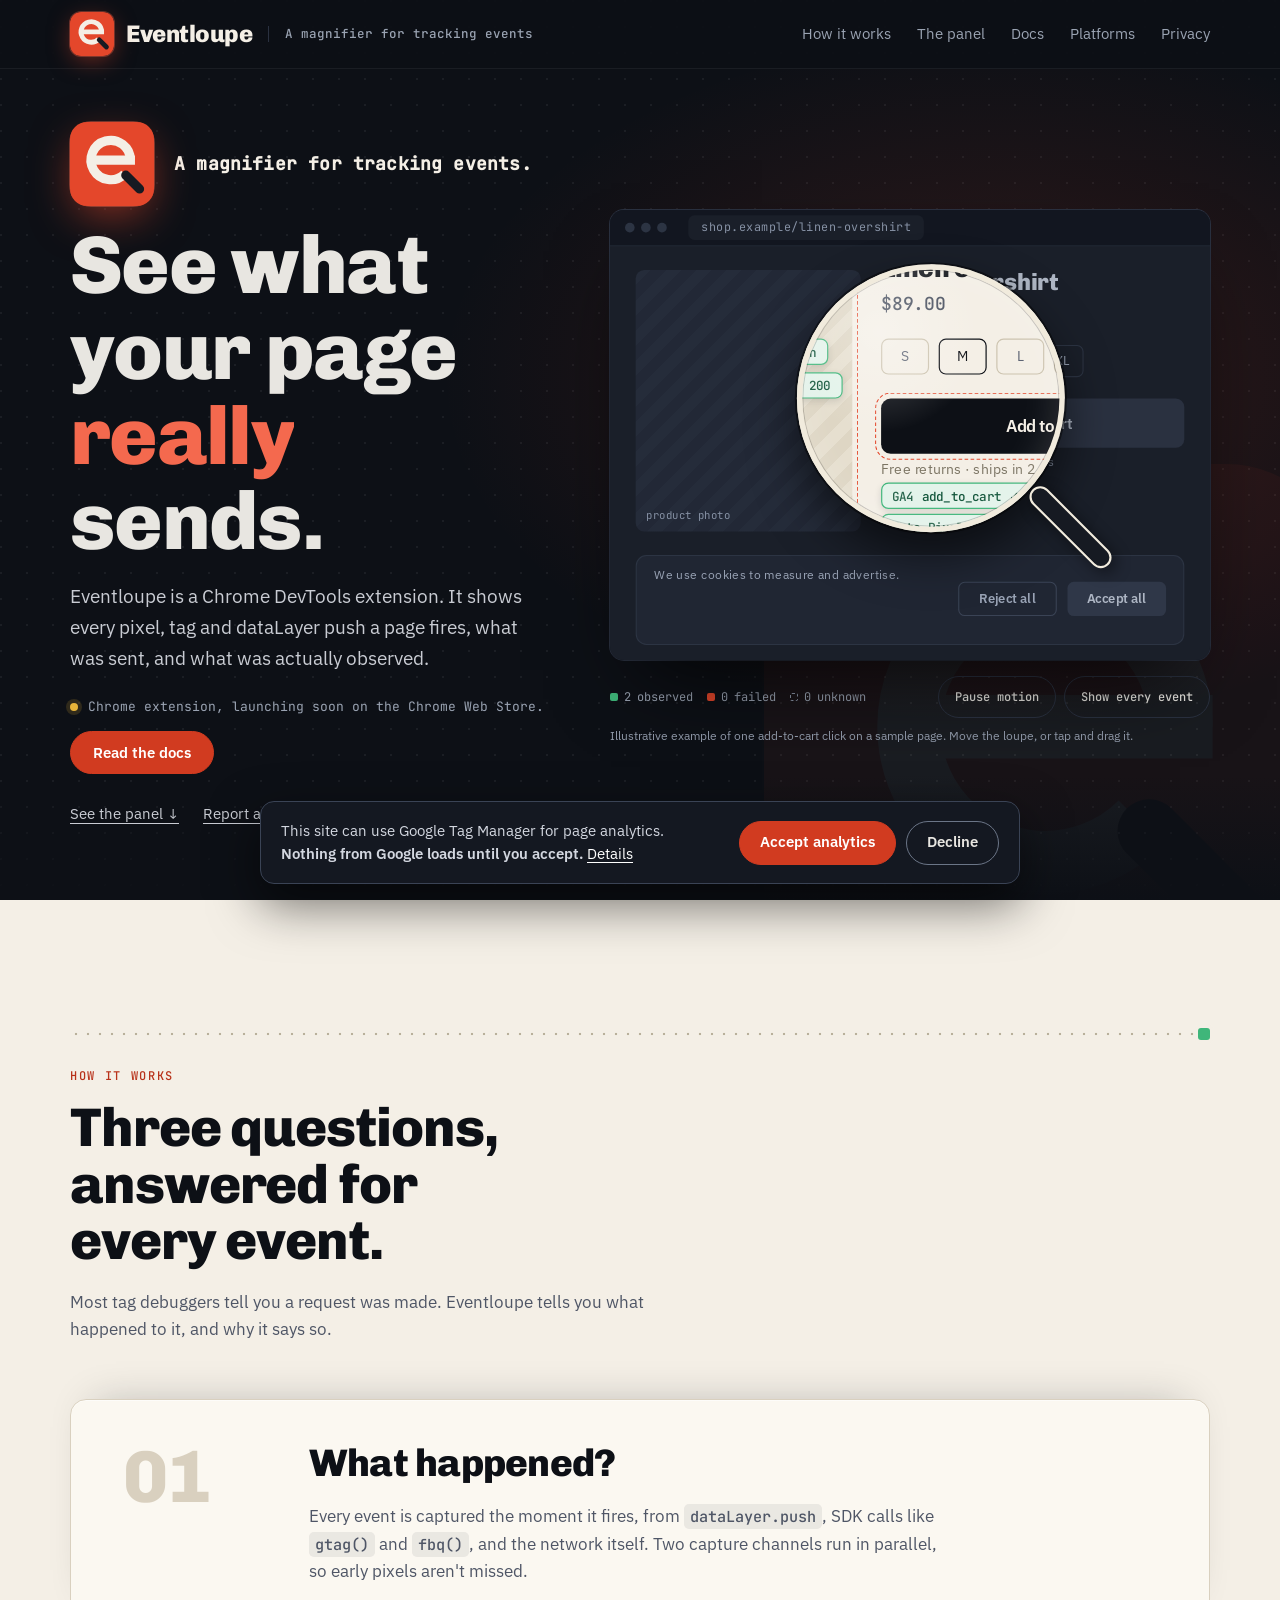
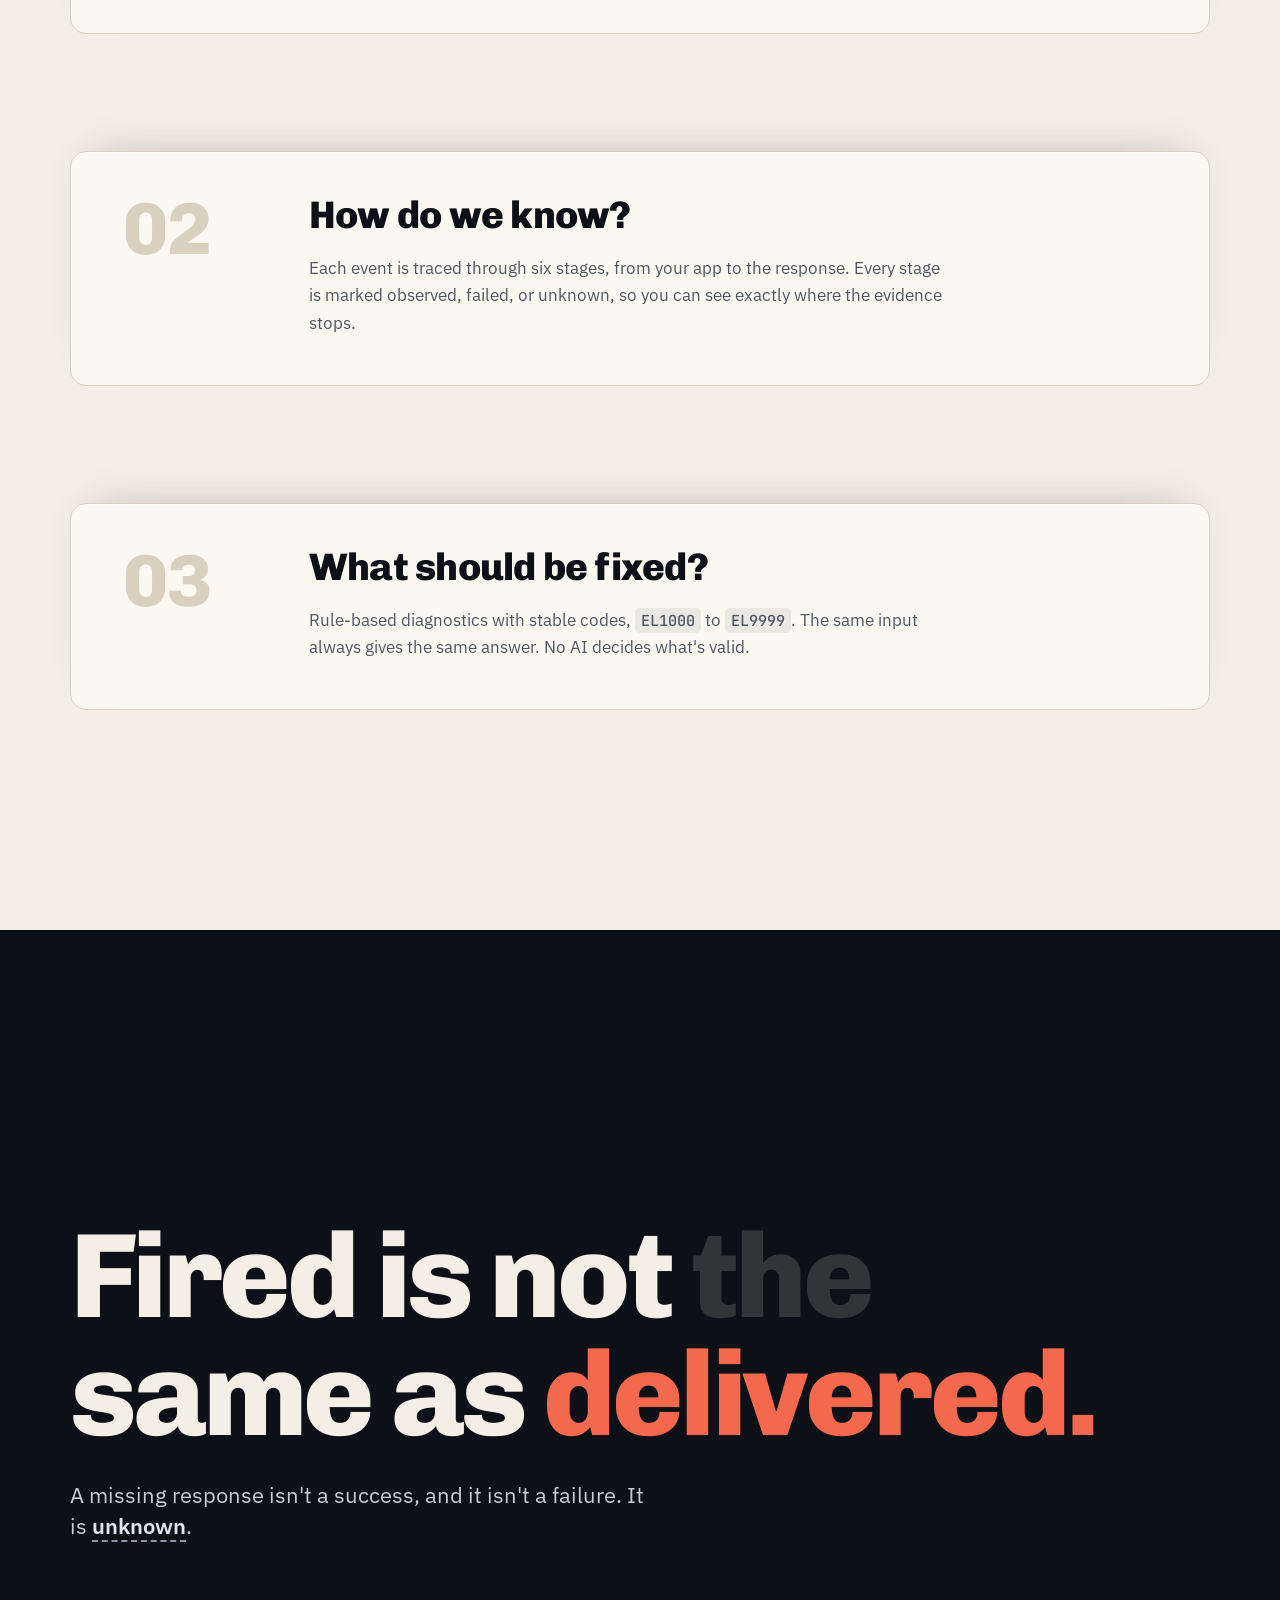
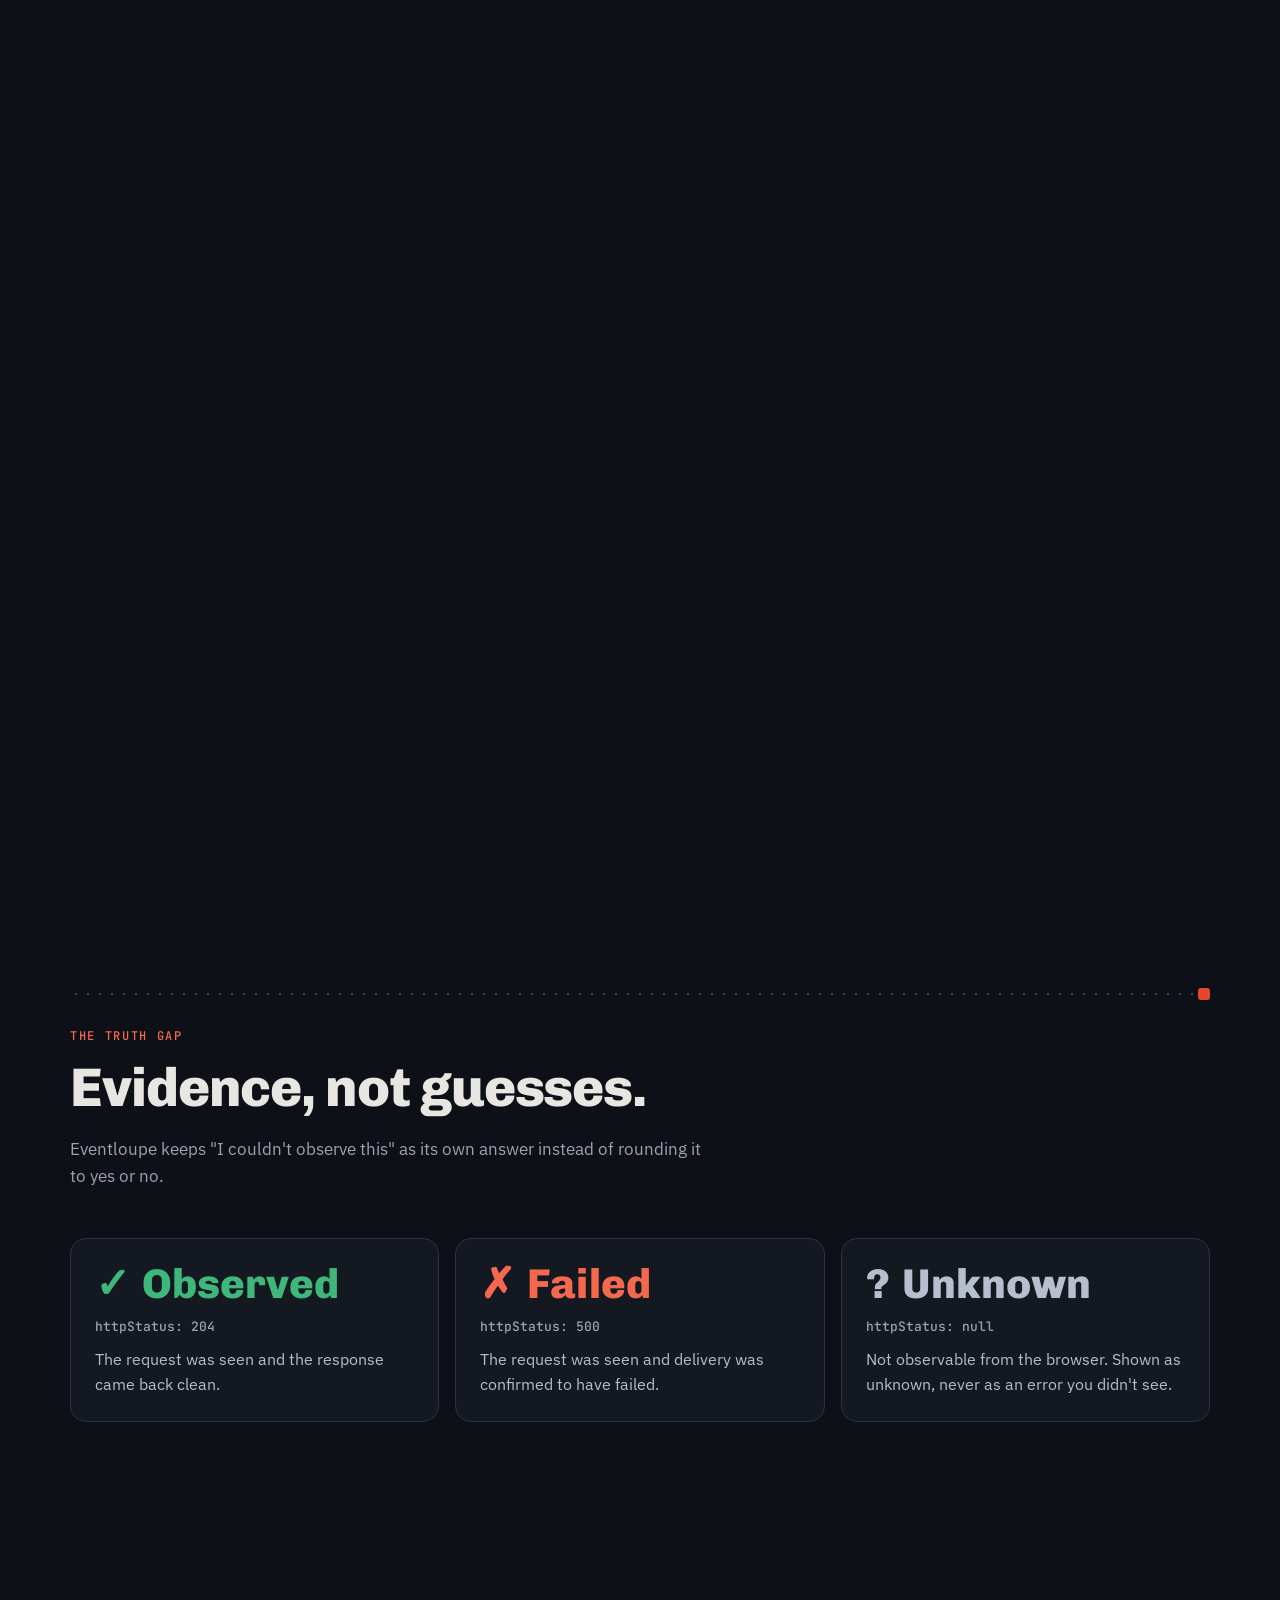
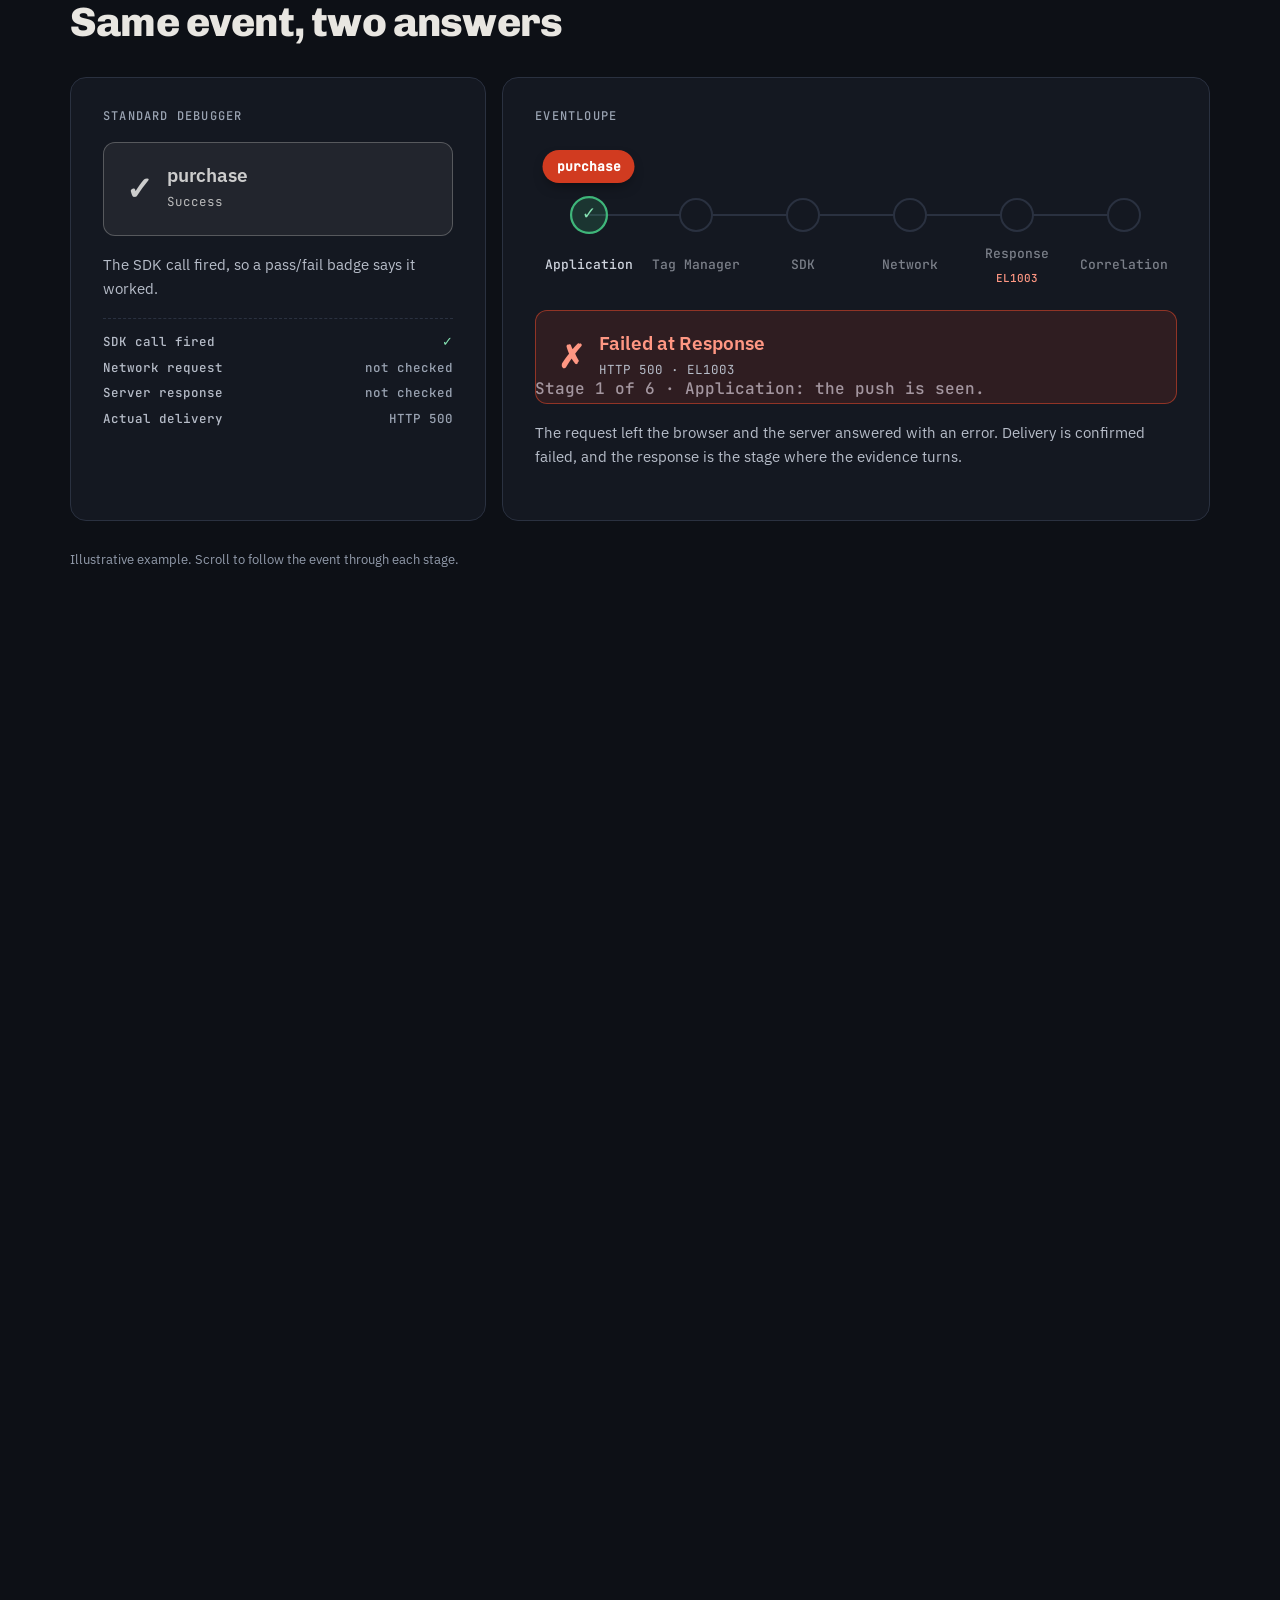
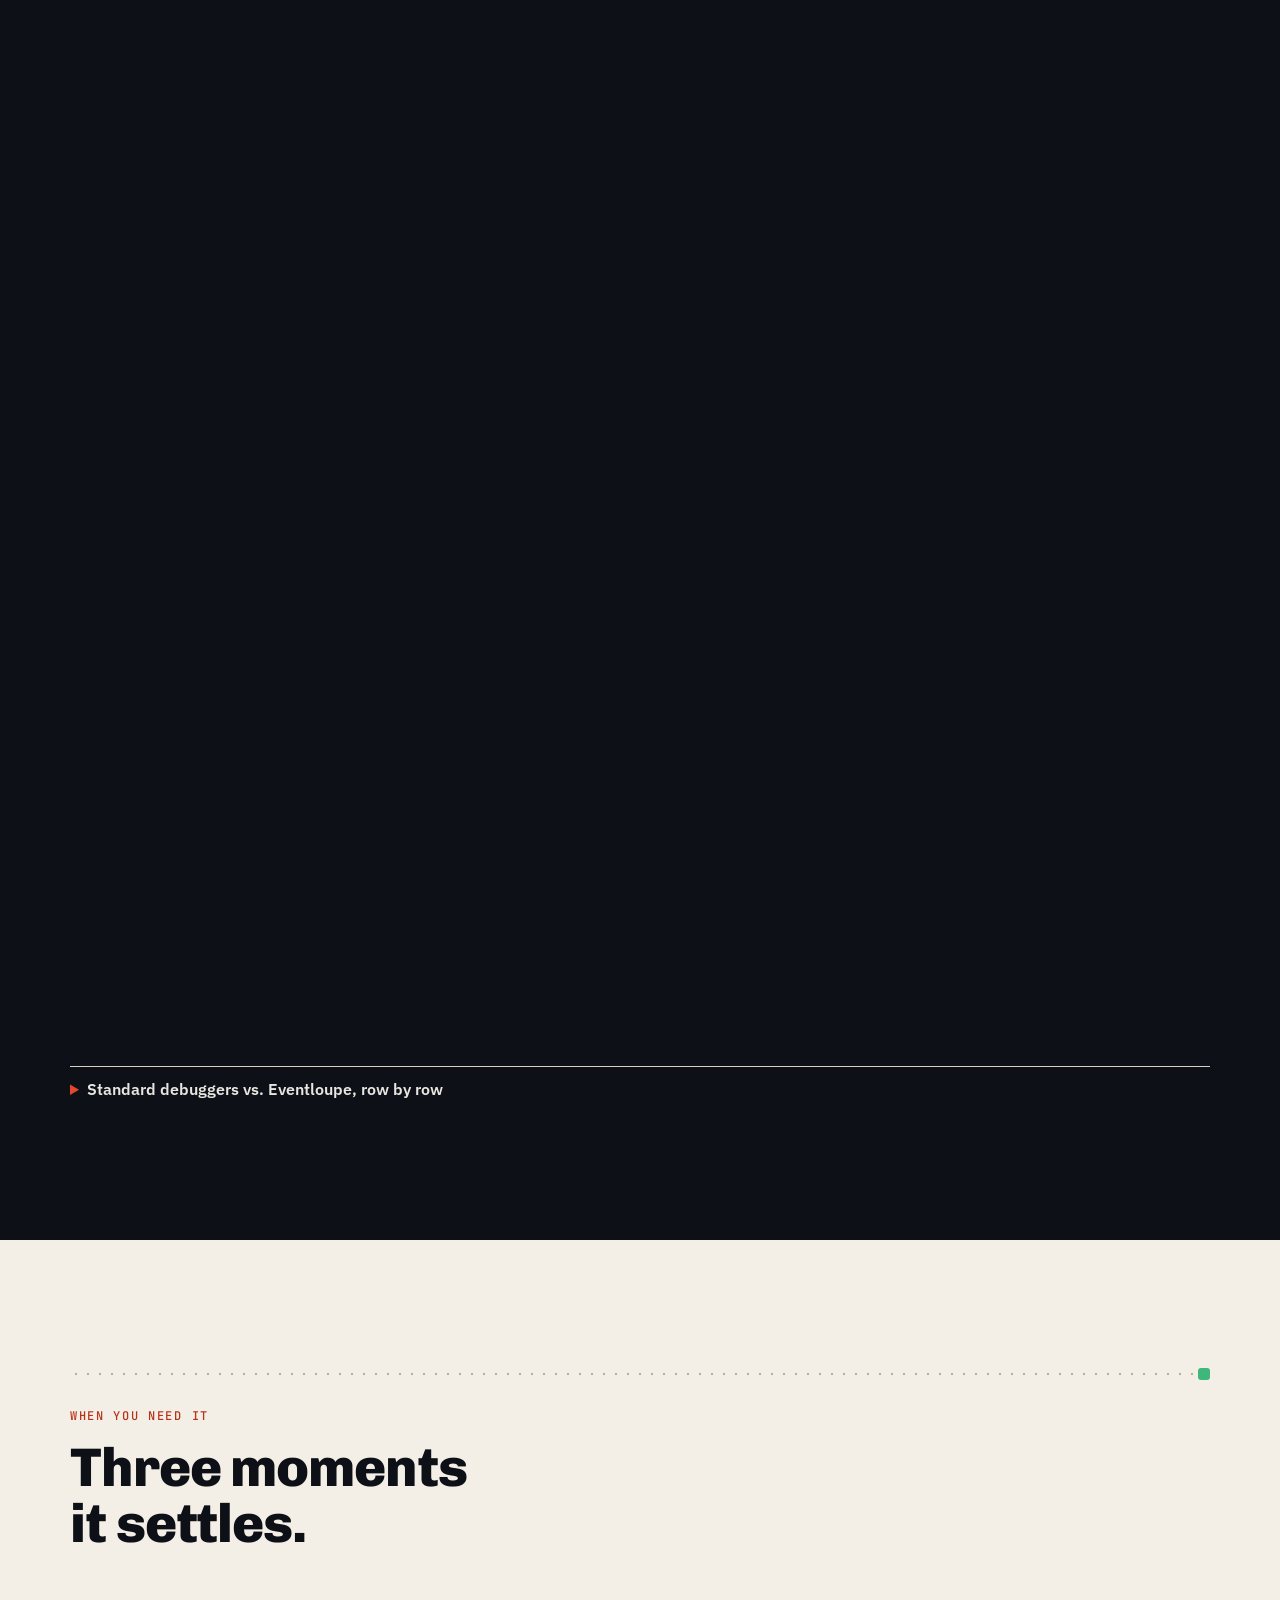
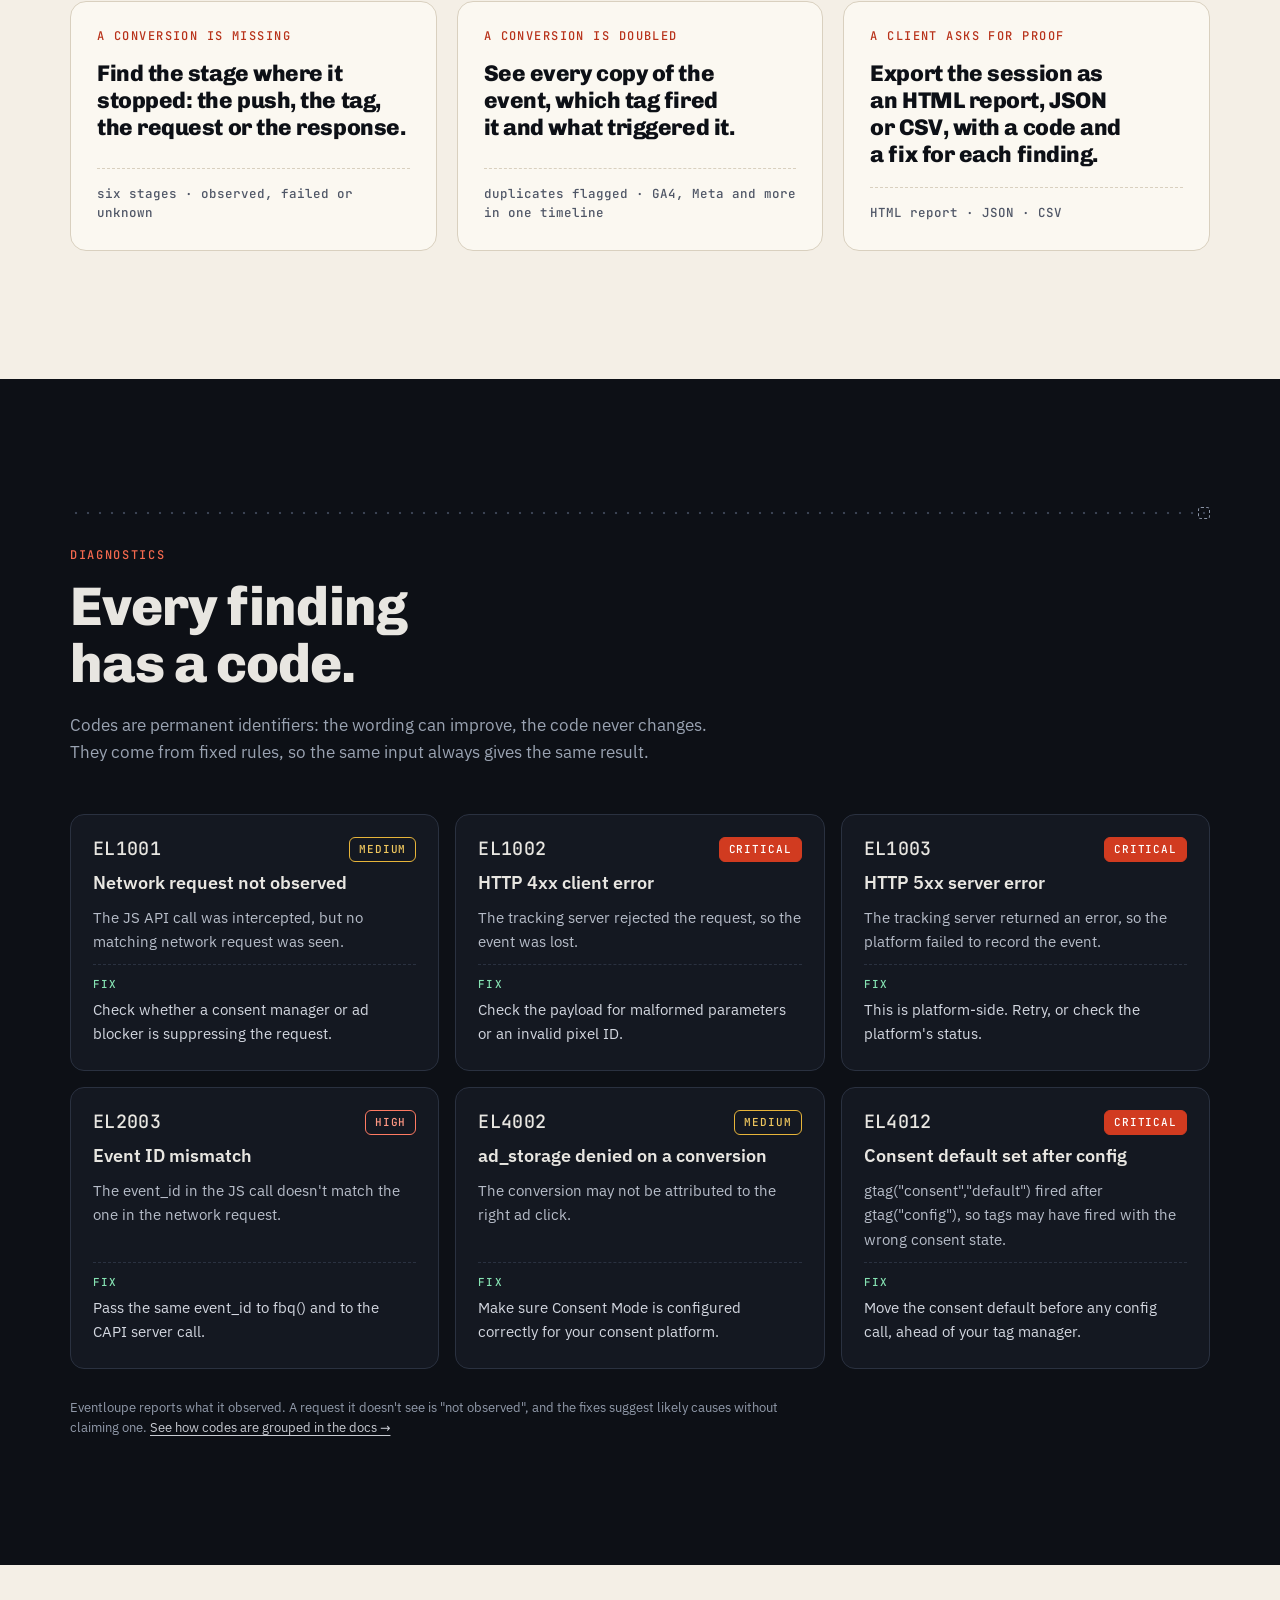
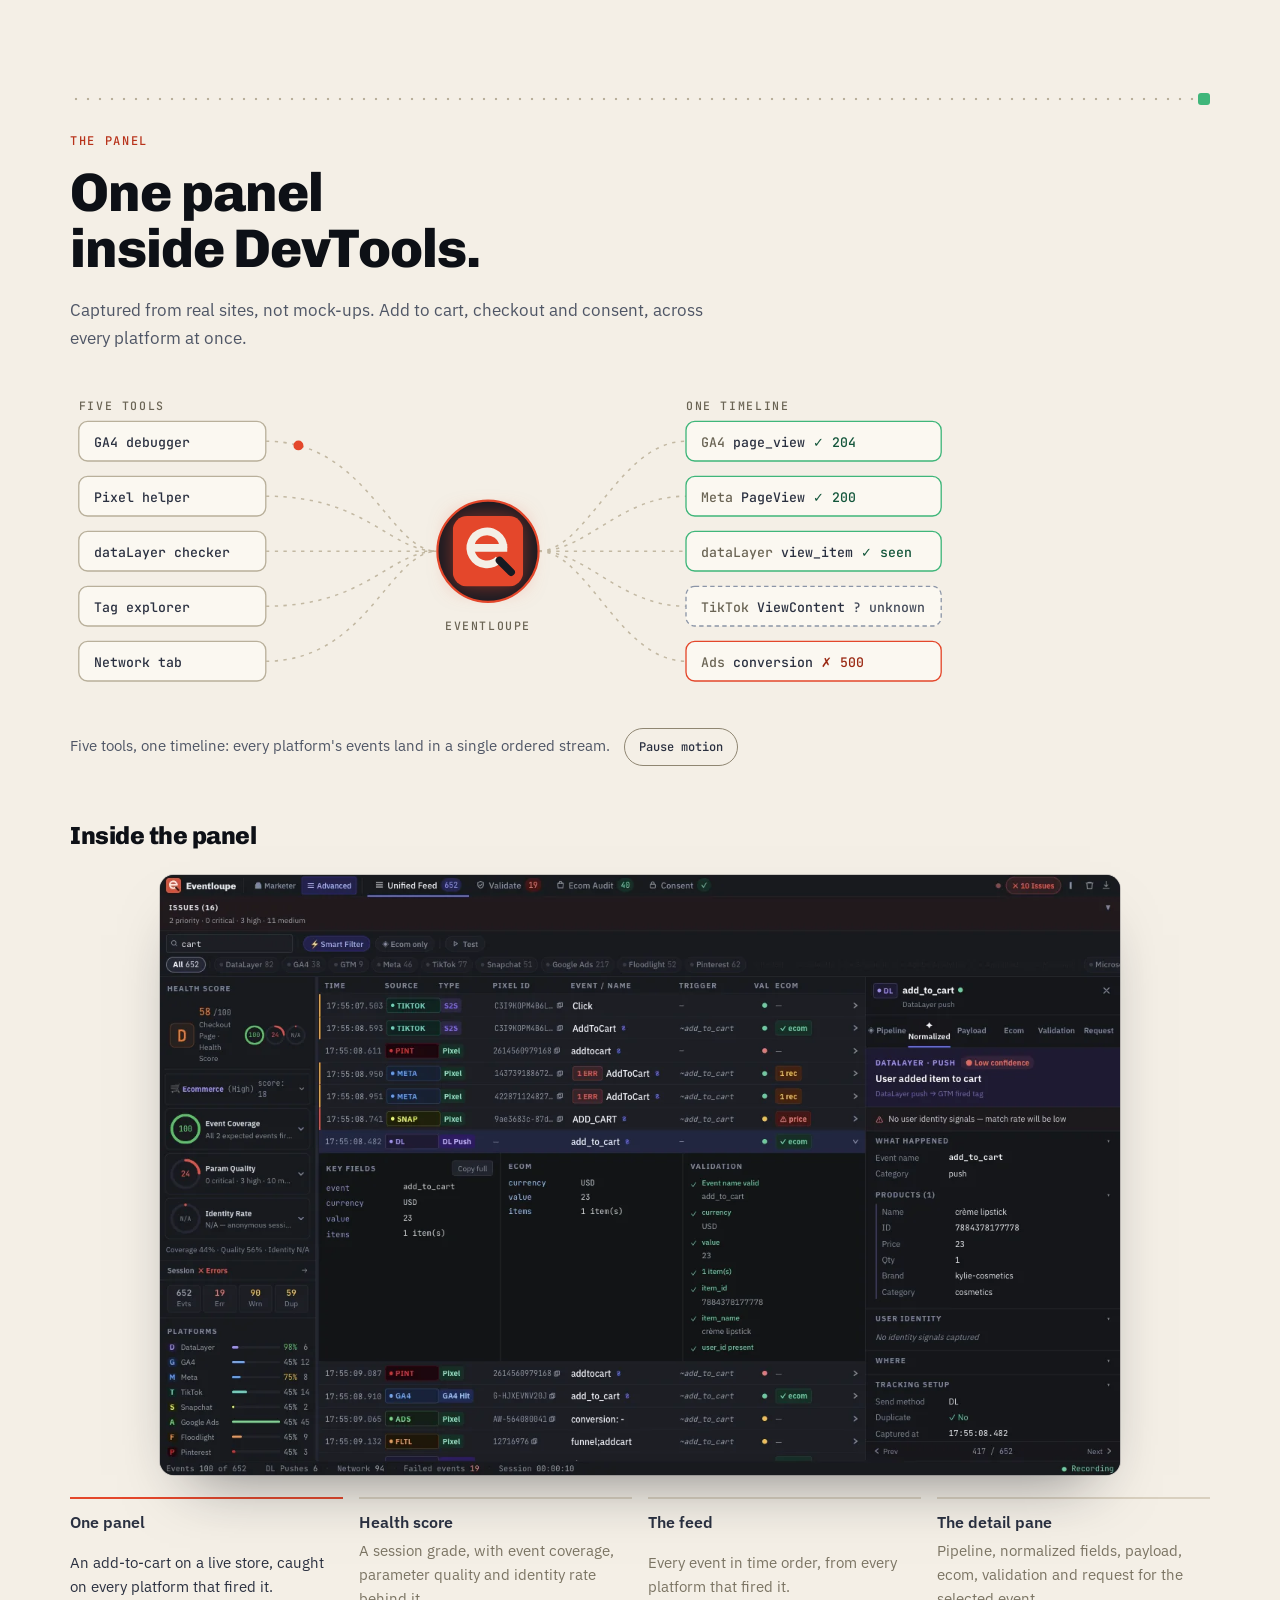
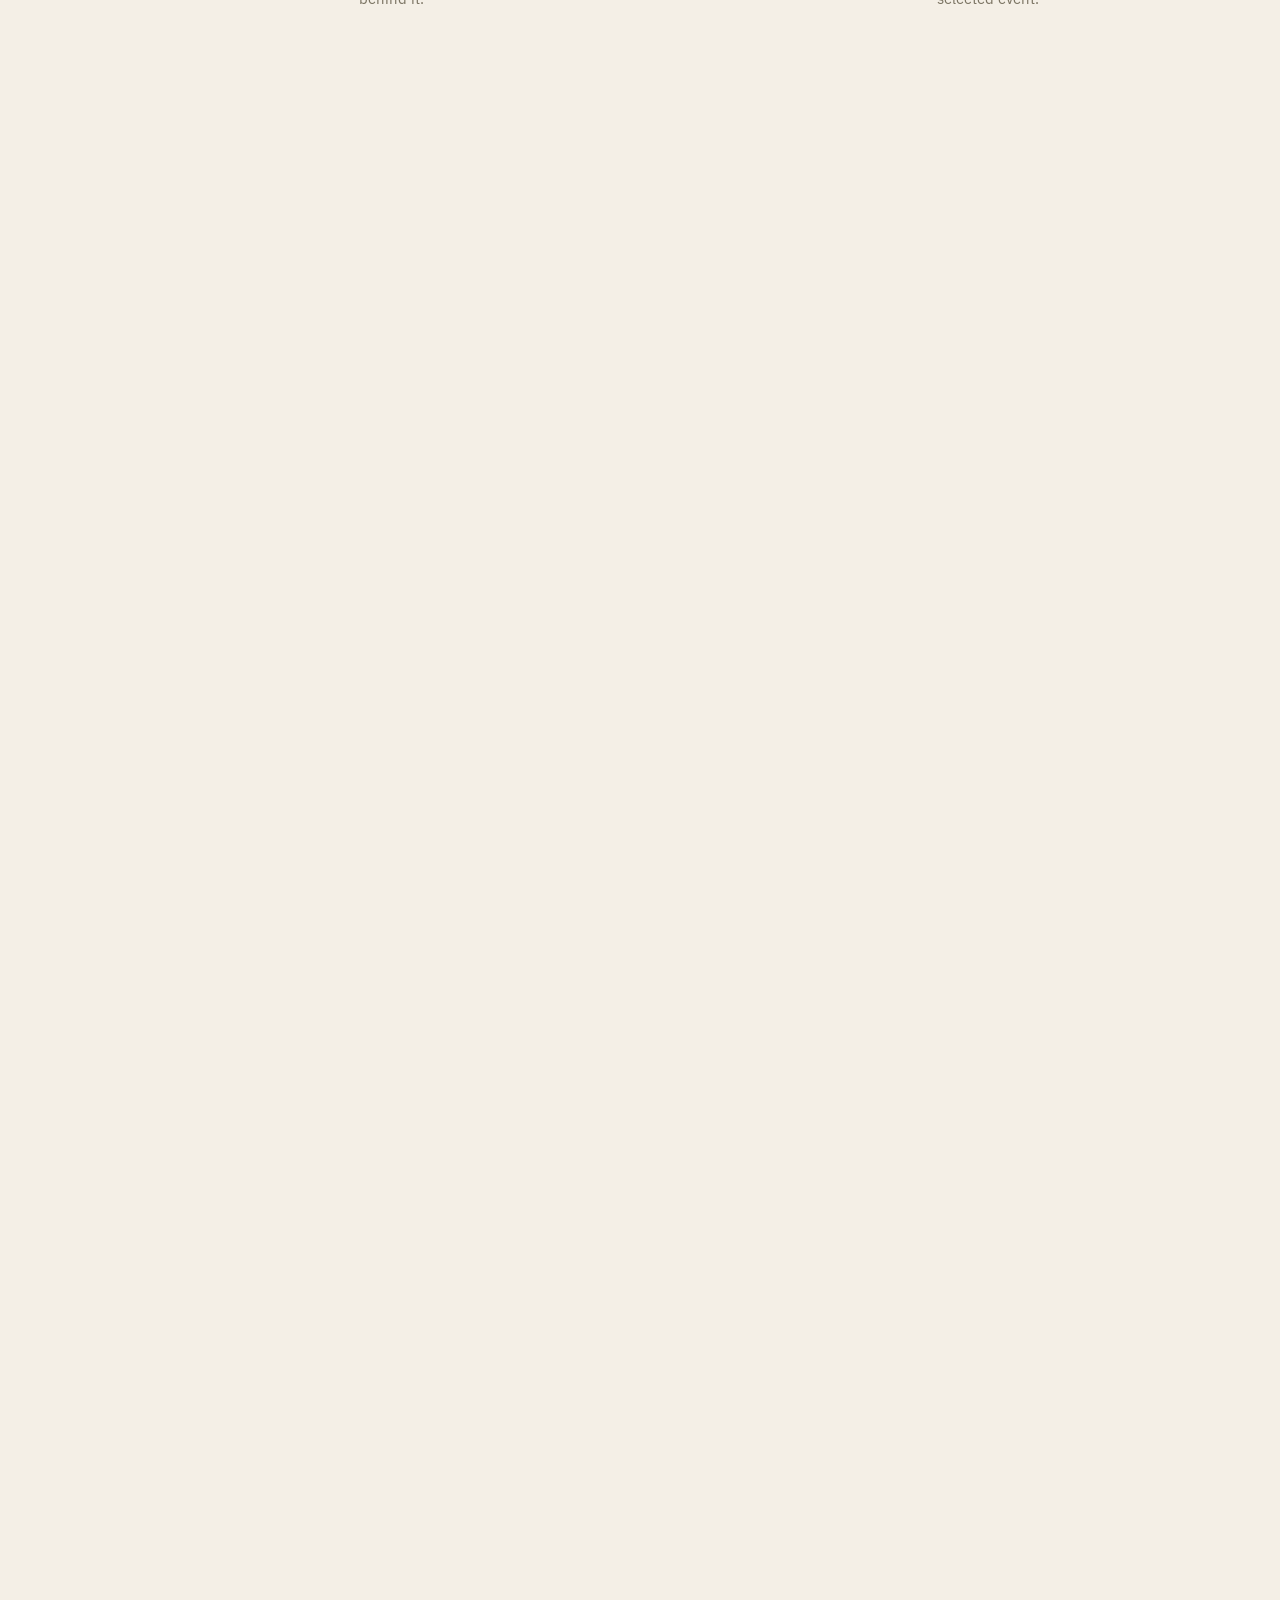
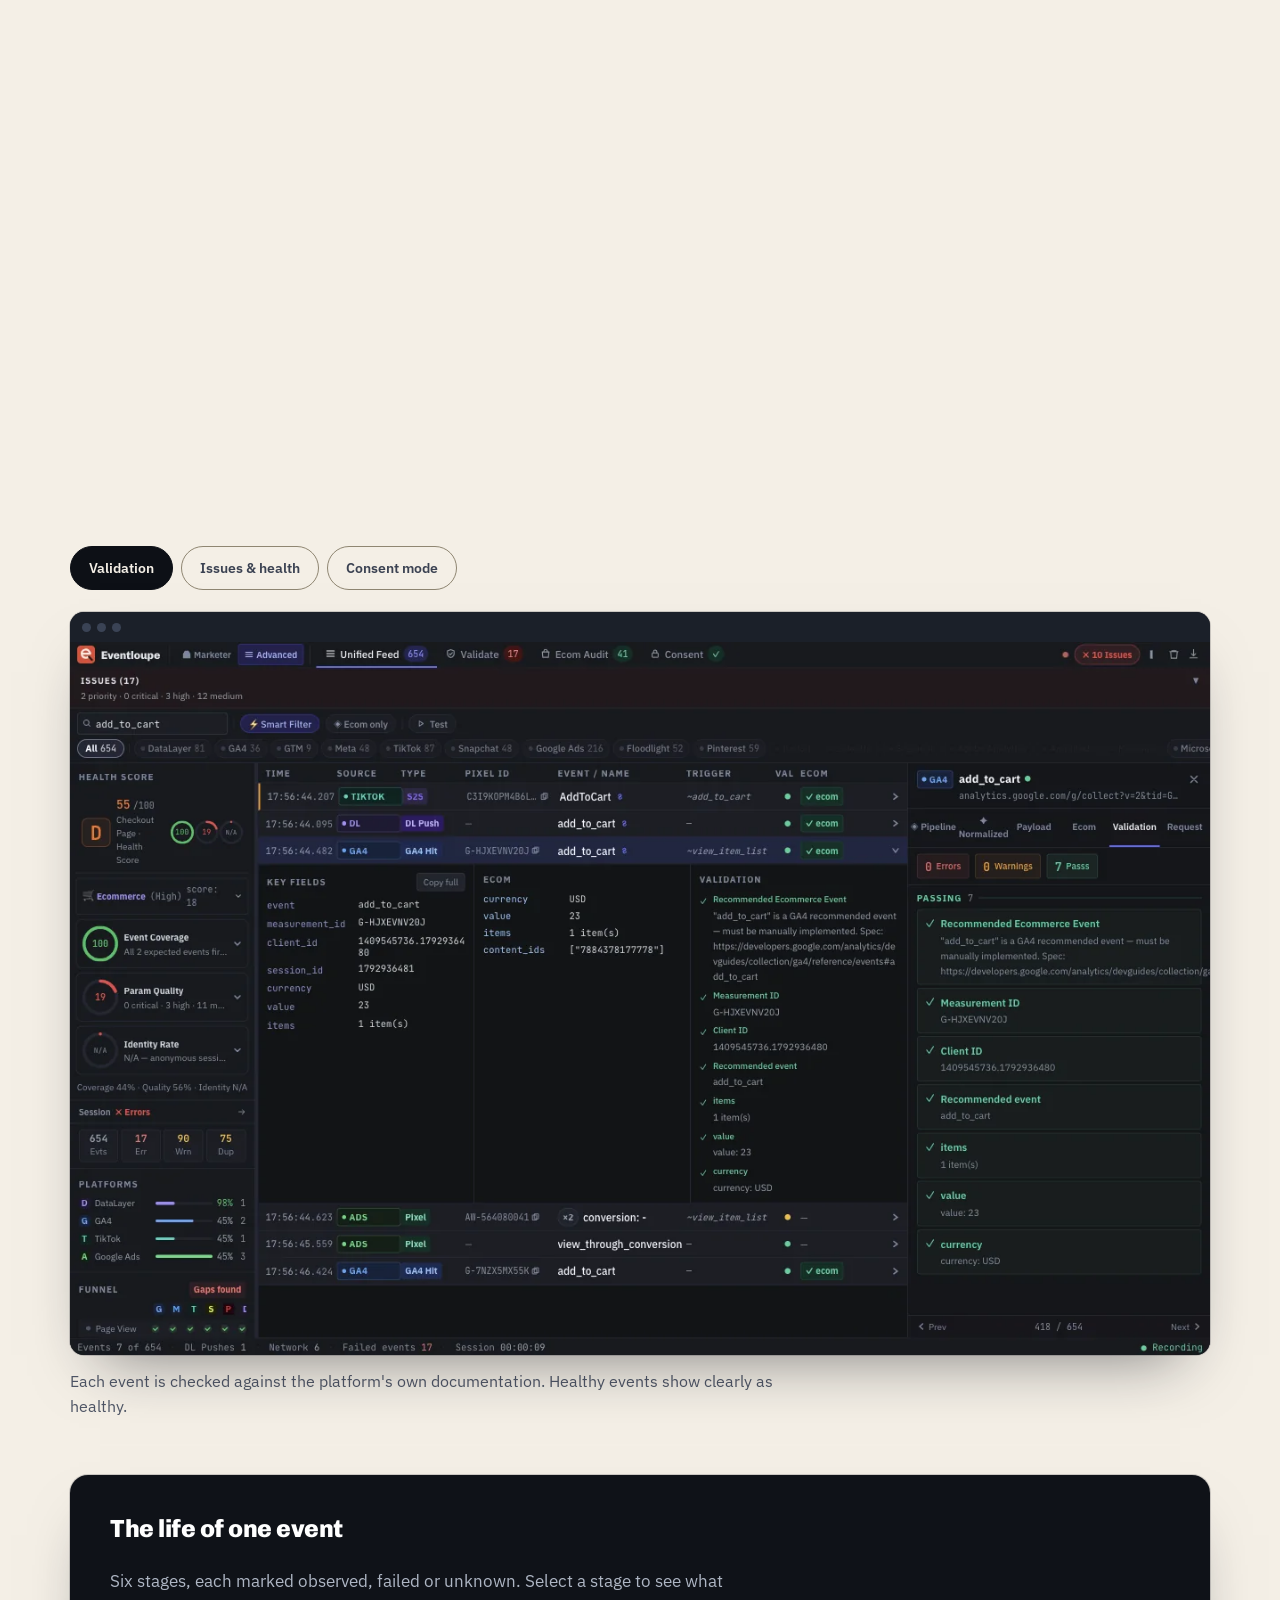
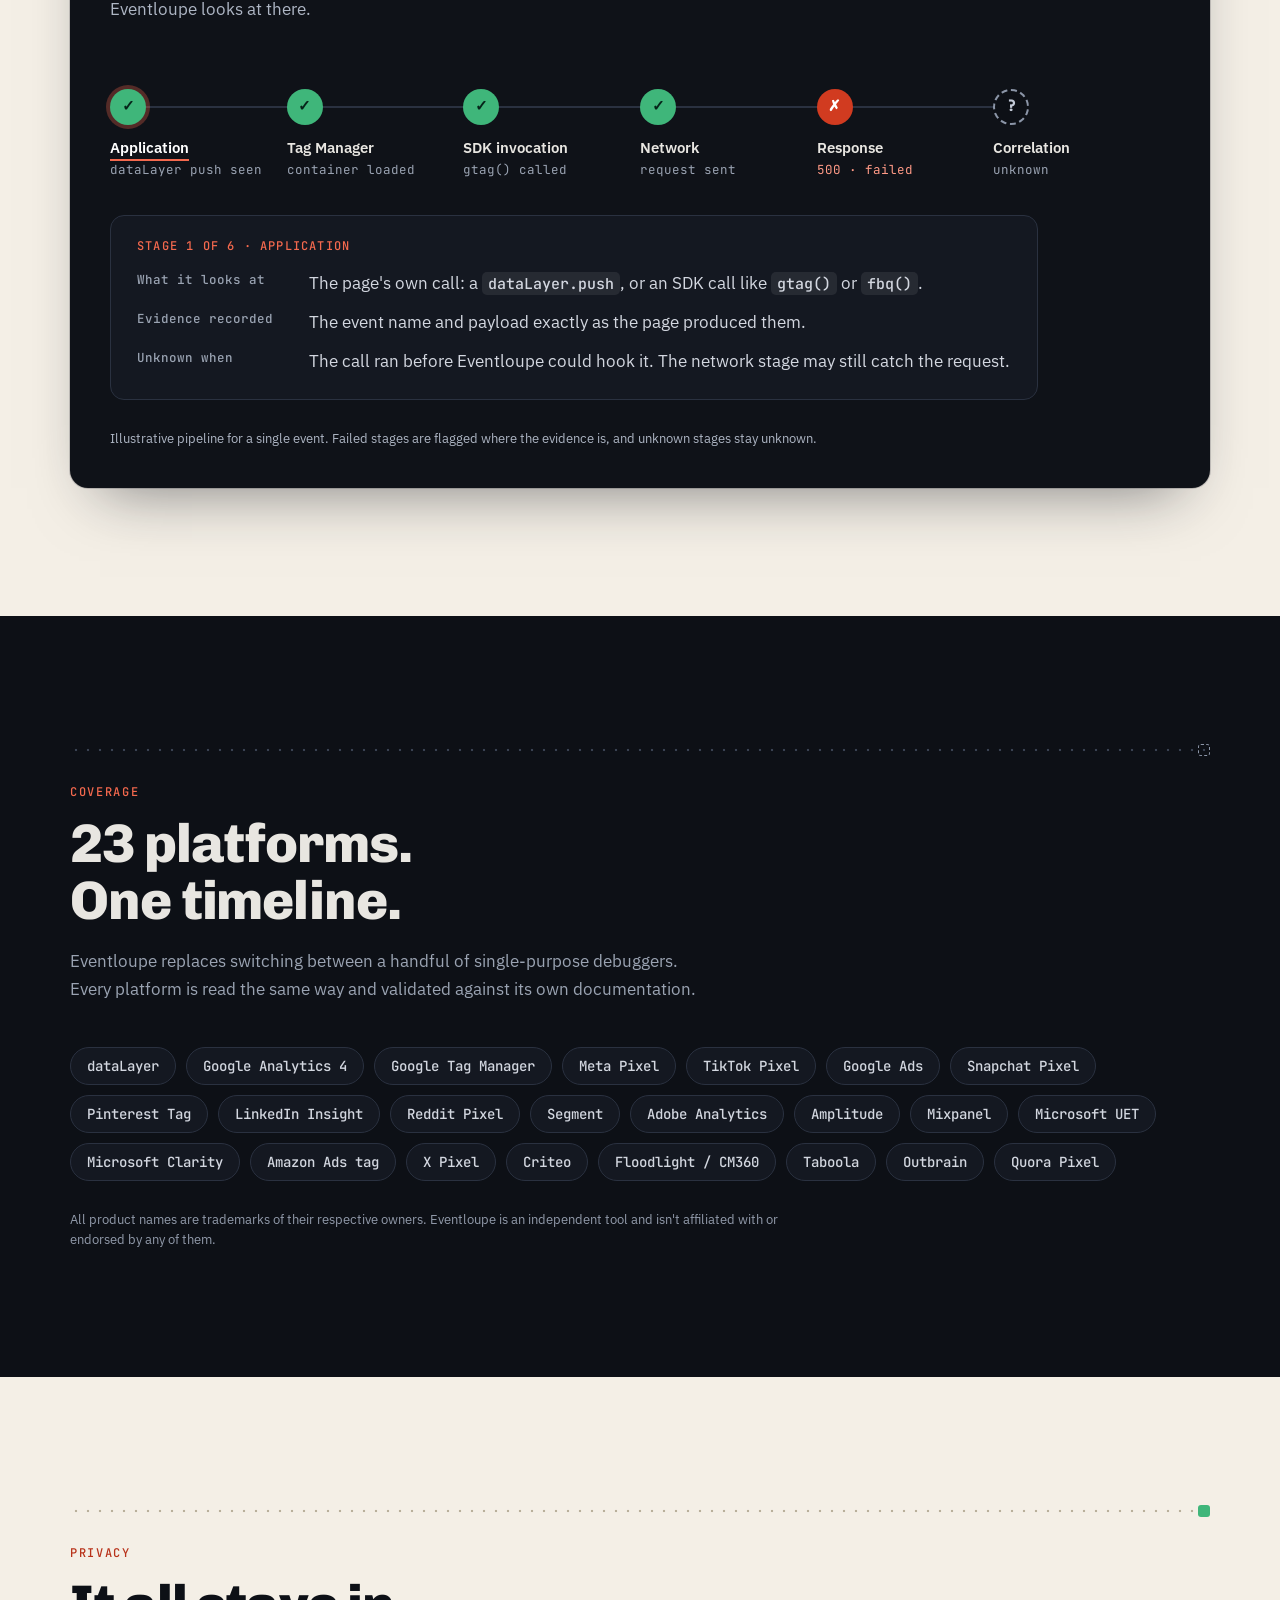
==== commit 60e52730: "feat: motion system v2, scroll scenes, 23 platforms Co-Authored-By: Claude Sonnet 5.5 <noreply@anthr" ====
--- a/index.html
+++ b/index.html
@@ -103,7 +103,7 @@
      "name": "Which platforms does Eventloupe support?",
      "acceptedAnswer": {
       "@type": "Answer",
-      "text": "Google Analytics 4, Google Tag Manager, Meta Pixel, TikTok, Google Ads, Snapchat, Pinterest, LinkedIn, Reddit, Segment, Adobe Analytics, Amplitude, Mixpanel, Microsoft UET, X, Criteo, Floodlight, Taboola, Outbrain, Quora and the dataLayer."
+      "text": "Google Analytics 4, Google Tag Manager, Meta Pixel, TikTok, Google Ads, Snapchat, Pinterest, LinkedIn, Reddit, Segment, Adobe Analytics, Amplitude, Mixpanel, Microsoft UET, Microsoft Clarity, Amazon Ads tag, X, Criteo, Floodlight, Taboola, Outbrain, Quora and the dataLayer."
      }
     },
     {
@@ -177,7 +177,7 @@
         </div>
         <p class="kicker tagline">A magnifier for tracking events.</p>
       </div>
-      <h1 id="h1">See what your page <em>really</em> sends.</h1>
+      <h1 id="h1"><span class="hw" style="--w:0"><span>See</span></span> <span class="hw" style="--w:1"><span>what</span></span> <span class="hw" style="--w:2"><span>your</span></span> <span class="hw" style="--w:3"><span>page</span></span> <span class="hw" style="--w:4"><span><em>really</em></span></span> <span class="hw" style="--w:5"><span>sends.</span></span></h1>
       <p class="lede">Eventloupe is a Chrome DevTools extension. It shows every pixel, tag and dataLayer push a page fires, what was sent, and what was actually observed.</p>
       <!-- Waitlist is HIDDEN until it is wired. To go live: set data-endpoint on the form to the provider URL, remove its `hidden`
            attribute, delete the #wl-soon block below, and apply store/waitlist-privacy-addendum.md to the privacy page. -->
@@ -281,13 +281,21 @@
   </div>
 </section>
 
+<!-- ───────── STATEMENT ───────── -->
+<section class="statement" id="statement" aria-label="Fired is not the same as delivered">
+  <div class="st-stick"><div class="wrap">
+    <p class="st-big" id="st-big"><span class="sw">Fired</span> <span class="sw">is</span> <span class="sw">not</span> <span class="sw">the</span> <span class="sw">same</span> <span class="sw">as</span> <span class="sw acc">delivered.</span></p>
+    <p class="st-sub">A missing response isn't a success, and it isn't a failure. It is <b>unknown</b>.</p>
+  </div></div>
+</section>
+
 <!-- ───────── EVIDENCE / TRUTH GAP ───────── -->
 <section id="evidence" aria-labelledby="h-states">
   <div class="wrap">
     <div class="trace" aria-hidden="true"><i class="bad"></i></div>
     <p class="eyebrow">The truth gap</p>
     <h2 id="h-states">Evidence, not guesses.</h2>
-    <p class="sub"><strong class="lead">Fired is not the same as delivered.</strong> A missing response isn't a success, and it isn't a failure. Eventloupe keeps "I couldn't observe this" as its own answer instead of rounding it to yes or no.</p>
+    <p class="sub">Eventloupe keeps "I couldn't observe this" as its own answer instead of rounding it to yes or no.</p>
 
     <div class="states">
       <div class="state ok">
@@ -307,29 +315,48 @@
       </div>
     </div>
 
-    <div class="blk ba" id="ba">
-      <h3 class="blk-h">Same event, two answers</h3>
-      <div class="ba-grid">
-        <div class="ba-card old">
-          <p class="ba-lab">Standard debugger</p>
-          <div class="ba-res ok"><span aria-hidden="true">✓</span><div><b>purchase</b><small>Success</small></div></div>
-          <p class="ba-cap">The SDK call fired, so a pass/fail badge says it worked.</p>
+    <div class="blk journey" id="journey">
+      <div class="j-track">
+        <div class="j-stick">
+          <h3 class="blk-h">Same event, two answers</h3>
+          <div class="j-grid">
+            <div class="ba-card old">
+              <p class="ba-lab">Standard debugger</p>
+              <div class="ba-res ok"><span aria-hidden="true">✓</span><div><b>purchase</b><small>Success</small></div></div>
+              <p class="ba-cap">The SDK call fired, so a pass/fail badge says it worked.</p>
+              <ul class="j-seen" aria-label="What a typical pass/fail badge looked at">
+                <li>SDK call fired <b>✓</b></li>
+                <li>Network request <b>not checked</b></li>
+                <li>Server response <b>not checked</b></li>
+                <li class="j-actual">Actual delivery <b>HTTP 500</b></li>
+              </ul>
+            </div>
+            <div class="ba-card new">
+              <p class="ba-lab">Eventloupe</p>
+              <div class="j-rail">
+                <div class="j-line" aria-hidden="true"><i class="j-fill"></i></div>
+                <span class="j-dot" aria-hidden="true">purchase</span>
+                <ol class="j-nodes" role="list" aria-label="Pipeline stages for the purchase event">
+            <li class="j-n ok" style="--i:0"><i aria-hidden="true">✓</i><span>Application</span><b class="sr-only"> observed</b></li>
+            <li class="j-n ok" style="--i:1"><i aria-hidden="true">✓</i><span>Tag Manager</span><b class="sr-only"> observed</b></li>
+            <li class="j-n ok" style="--i:2"><i aria-hidden="true">✓</i><span>SDK</span><b class="sr-only"> observed</b></li>
+            <li class="j-n ok" style="--i:3"><i aria-hidden="true">✓</i><span>Network</span><b class="sr-only"> observed</b></li>
+            <li class="j-n bad" style="--i:4"><i aria-hidden="true">✗</i><span>Response</span><em class="j-code" aria-hidden="true">EL1003</em><b class="sr-only"> failed</b></li>
+            <li class="j-n unk" style="--i:5"><i aria-hidden="true">?</i><span>Correlation</span><b class="sr-only"> unknown</b></li>
+            </ol>
+              </div>
+              <div class="j-swap">
+                <p class="j-cap" aria-hidden="true"></p>
+                <div class="j-reveal">
+                  <div class="ba-res bad j-verdict"><span aria-hidden="true">✗</span><div><b>Failed at Response</b><small>HTTP 500 · EL1003</small></div></div>
+                  <p class="ba-cap">The request left the browser and the server answered with an error. Delivery is confirmed failed, and the response is the stage where the evidence turns.</p>
+                </div>
+              </div>
+            </div>
+          </div>
+          <p class="legal">Illustrative example.<span class="j-hint"> Scroll to follow the event through each stage.</span></p>
         </div>
-        <div class="ba-card new">
-          <p class="ba-lab">Eventloupe</p>
-          <ol class="ba-st" role="list" aria-label="Pipeline stages for the purchase event">
-            <li class="s ok" style="--i:0"><i aria-hidden="true">✓</i>Application</li>
-            <li class="s ok" style="--i:1"><i aria-hidden="true">✓</i>Tag Manager</li>
-            <li class="s ok" style="--i:2"><i aria-hidden="true">✓</i>SDK</li>
-            <li class="s ok" style="--i:3"><i aria-hidden="true">✓</i>Network</li>
-            <li class="s bad" style="--i:4"><i aria-hidden="true">✗</i>Response</li>
-            <li class="s unk" style="--i:5"><i aria-hidden="true">?</i>Correlation</li>
-          </ol>
-          <div class="ba-res bad"><span aria-hidden="true">✗</span><div><b>Failed at Response</b><small>HTTP 500 · EL1003</small></div></div>
-          <p class="ba-cap">The request left the browser. The server's response says it wasn't recorded.</p>
-        </div>
-      </div>
-      <p class="legal">Illustrative example.</p>
+      </div>
     </div>
 
     <div class="blk blk-fold">
@@ -389,37 +416,37 @@
     <p class="sub">Codes are permanent identifiers: the wording can improve, the code never changes. They come from fixed rules, so the same input always gives the same result.</p>
     <div class="codes">
       <article class="code-card">
-        <div class="cc-top"><span class="cc-code">EL1001</span><span class="sev medium">Medium</span></div>
+        <div class="cc-top"><button type="button" class="cc-code" data-copy="EL1001" aria-label="Copy EL1001"><span class="cc-t">EL1001</span><span class="cc-ok" aria-hidden="true">Copied</span></button><span class="sev medium">Medium</span></div>
         <h3>Network request not observed</h3>
         <p class="cc-what">The JS API call was intercepted, but no matching network request was seen.</p>
         <p class="cc-fix"><b>Fix</b>Check whether a consent manager or ad blocker is suppressing the request.</p>
       </article>
       <article class="code-card">
-        <div class="cc-top"><span class="cc-code">EL1002</span><span class="sev critical">Critical</span></div>
+        <div class="cc-top"><button type="button" class="cc-code" data-copy="EL1002" aria-label="Copy EL1002"><span class="cc-t">EL1002</span><span class="cc-ok" aria-hidden="true">Copied</span></button><span class="sev critical">Critical</span></div>
         <h3>HTTP 4xx client error</h3>
         <p class="cc-what">The tracking server rejected the request, so the event was lost.</p>
         <p class="cc-fix"><b>Fix</b>Check the payload for malformed parameters or an invalid pixel ID.</p>
       </article>
       <article class="code-card">
-        <div class="cc-top"><span class="cc-code">EL1003</span><span class="sev critical">Critical</span></div>
+        <div class="cc-top"><button type="button" class="cc-code" data-copy="EL1003" aria-label="Copy EL1003"><span class="cc-t">EL1003</span><span class="cc-ok" aria-hidden="true">Copied</span></button><span class="sev critical">Critical</span></div>
         <h3>HTTP 5xx server error</h3>
         <p class="cc-what">The tracking server returned an error, so the platform failed to record the event.</p>
         <p class="cc-fix"><b>Fix</b>This is platform-side. Retry, or check the platform's status.</p>
       </article>
       <article class="code-card">
-        <div class="cc-top"><span class="cc-code">EL2003</span><span class="sev high">High</span></div>
+        <div class="cc-top"><button type="button" class="cc-code" data-copy="EL2003" aria-label="Copy EL2003"><span class="cc-t">EL2003</span><span class="cc-ok" aria-hidden="true">Copied</span></button><span class="sev high">High</span></div>
         <h3>Event ID mismatch</h3>
         <p class="cc-what">The event_id in the JS call doesn't match the one in the network request.</p>
         <p class="cc-fix"><b>Fix</b>Pass the same event_id to fbq() and to the CAPI server call.</p>
       </article>
       <article class="code-card">
-        <div class="cc-top"><span class="cc-code">EL4002</span><span class="sev medium">Medium</span></div>
+        <div class="cc-top"><button type="button" class="cc-code" data-copy="EL4002" aria-label="Copy EL4002"><span class="cc-t">EL4002</span><span class="cc-ok" aria-hidden="true">Copied</span></button><span class="sev medium">Medium</span></div>
         <h3>ad_storage denied on a conversion</h3>
         <p class="cc-what">The conversion may not be attributed to the right ad click.</p>
         <p class="cc-fix"><b>Fix</b>Make sure Consent Mode is configured correctly for your consent platform.</p>
       </article>
       <article class="code-card">
-        <div class="cc-top"><span class="cc-code">EL4012</span><span class="sev critical">Critical</span></div>
+        <div class="cc-top"><button type="button" class="cc-code" data-copy="EL4012" aria-label="Copy EL4012"><span class="cc-t">EL4012</span><span class="cc-ok" aria-hidden="true">Copied</span></button><span class="sev critical">Critical</span></div>
         <h3>Consent default set after config</h3>
         <p class="cc-what">gtag("consent","default") fired after gtag("config"), so tags may have fired with the wrong consent state.</p>
         <p class="cc-fix"><b>Fix</b>Move the consent default before any config call, ahead of your tag manager.</p>
@@ -427,6 +454,7 @@
     </div>
     <p class="legal">Eventloupe reports what it observed. A request it doesn't see is "not observed", and the fixes suggest likely causes without claiming one. <a href="docs.html#codes">See how codes are grouped in the docs →</a></p>
   </div>
+  <p class="sr-only" role="status" id="copy-say"></p>
 </section>
 
 <!-- ───────── PANEL ───────── -->
@@ -442,19 +470,32 @@
       <figcaption>Five tools, one timeline: every platform's events land in a single ordered stream. <button type="button" class="pmini" data-pause aria-pressed="false">Pause motion</button></figcaption>
     </figure>
 
-    <div class="tabs" role="tablist" aria-label="Panel views">
-      <button role="tab" id="t0" aria-selected="true"  aria-controls="p0" type="button">Across platforms</button>
-      <button role="tab" id="t1" aria-selected="false" aria-controls="p1" type="button" tabindex="-1">Validation</button>
+    <div class="blk tour" id="tour">
+      <div class="t-track">
+        <div class="t-stick">
+          <h3 class="blk-h">Inside the panel</h3>
+          <div class="t-view"><div class="t-frame"><img src="img/across-platforms.webp" width="1280" height="800" alt="Eventloupe panel listing an add-to-cart event captured across several platforms on a live store: a health score on the left, the event feed in the middle and the selected event's detail on the right" decoding="async"></div></div>
+          <div class="t-crops">
+            <figure class="t-crop" style="--x:0;--y:135;--w:360;--h:330" role="img" aria-label="Crop of the panel: the health score with event coverage, parameter quality and identity rate"><div></div></figure>
+            <figure class="t-crop" style="--x:210;--y:135;--w:520;--h:250" role="img" aria-label="Crop of the panel: the event feed, listing add-to-cart events from several platforms in time order"><div></div></figure>
+            <figure class="t-crop" style="--x:940;--y:135;--w:340;--h:430" role="img" aria-label="Crop of the panel: the detail pane for the selected event, with its pipeline, normalized fields and validation tabs"><div></div></figure>
+          </div>
+          <ol class="t-steps" role="list">
+            <li class="on"><b>One panel</b><span>An add-to-cart on a live store, caught on every platform that fired it.</span></li>
+            <li><b>Health score</b><span>A session grade, with event coverage, parameter quality and identity rate behind it.</span></li>
+            <li><b>The feed</b><span>Every event in time order, from every platform that fired it.</span></li>
+            <li><b>The detail pane</b><span>Pipeline, normalized fields, payload, ecom, validation and request for the selected event.</span></li>
+          </ol>
+        </div>
+      </div>
+    </div>
+
+    <div class="tabs" role="tablist" aria-label="More panel views">
+      <button role="tab" id="t1" aria-selected="true"  aria-controls="p1" type="button">Validation</button>
       <button role="tab" id="t2" aria-selected="false" aria-controls="p2" type="button" tabindex="-1">Issues &amp; health</button>
       <button role="tab" id="t3" aria-selected="false" aria-controls="p3" type="button" tabindex="-1">Consent mode</button>
     </div>
-
-    <figure class="shot" id="p0" role="tabpanel" tabindex="0" aria-labelledby="t0">
-      <div class="frame"><div class="top" aria-hidden="true"><b></b><b></b><b></b></div>
-        <img src="img/across-platforms.webp" width="1280" height="800" alt="Eventloupe panel listing an add-to-cart event captured across several platforms on a live store" decoding="async"></div>
-      <figcaption>An add-to-cart on a live store, caught on every platform that fired it, in one timeline.</figcaption>
-    </figure>
-    <figure class="shot" id="p1" role="tabpanel" tabindex="0" aria-labelledby="t1" hidden>
+    <figure class="shot" id="p1" role="tabpanel" tabindex="0" aria-labelledby="t1">
       <div class="frame"><div class="top" aria-hidden="true"><b></b><b></b><b></b></div>
         <img src="img/validation.webp" width="1280" height="800" alt="Eventloupe validation tab with every check on an event passing" loading="lazy" decoding="async"></div>
       <figcaption>Each event is checked against the platform's own documentation. Healthy events show clearly as healthy.</figcaption>
@@ -541,7 +582,7 @@
     <div class="faq-list">
       <details><summary>What is Eventloupe?</summary><p>Eventloupe is a Chrome DevTools extension that shows every pixel, tag and dataLayer push a page fires, what was sent, and what was actually observed. It covers 23 platforms in one panel.</p></details>
       <details><summary>How is Eventloupe different from a pass/fail tag debugger?</summary><p>A typical debugger reports success or failure. Eventloupe records three states: observed, failed or unknown. A missing response is shown as unknown instead of being guessed, and each event is traced through six stages from the page to the response.</p></details>
-      <details><summary>Which platforms does Eventloupe support?</summary><p>Google Analytics 4, Google Tag Manager, Meta Pixel, TikTok, Google Ads, Snapchat, Pinterest, LinkedIn, Reddit, Segment, Adobe Analytics, Amplitude, Mixpanel, Microsoft UET, X, Criteo, Floodlight, Taboola, Outbrain, Quora and the dataLayer.</p></details>
+      <details><summary>Which platforms does Eventloupe support?</summary><p>Google Analytics 4, Google Tag Manager, Meta Pixel, TikTok, Google Ads, Snapchat, Pinterest, LinkedIn, Reddit, Segment, Adobe Analytics, Amplitude, Mixpanel, Microsoft UET, Microsoft Clarity, Amazon Ads tag, X, Criteo, Floodlight, Taboola, Outbrain, Quora and the dataLayer.</p></details>
       <details><summary>Does Eventloupe block or change requests?</summary><p>No. It only observes requests. It never blocks or modifies them.</p></details>
       <details><summary>Does the Eventloupe extension send my data anywhere?</summary><p>No. Captured events stay in your browser. The extension has no accounts, no servers and no analytics.</p></details>
       <details><summary>When is Eventloupe available?</summary><p>Eventloupe is launching soon on the Chrome Web Store.</p></details>
--- a/style.css
+++ b/style.css
@@ -29,6 +29,10 @@
   --unk: #8b95a7;
   --unk-bg: #ebe9e3;
   --unk-fg: #454c5b;
+  --ease-out: cubic-bezier(.23, 1, .32, 1);
+  --ease-io: cubic-bezier(.77, 0, .175, 1);
+  --d1: 140ms; --d2: 220ms; --d3: 420ms;
+  interpolate-size: allow-keywords;
   --head: "Chivo", "Helvetica Neue", Arial, sans-serif;
   --body: "IBM Plex Sans", system-ui, -apple-system, "Segoe UI", sans-serif;
   --mono: "JetBrains Mono", ui-monospace, "SF Mono", Menlo, monospace;
@@ -57,12 +61,12 @@
 .paper .eyebrow { color: #b8321a; }
 
 /* ── nav ── */
-.nav { position: fixed; inset: 0 0 auto 0; z-index: 50; padding-block: 12px; background: rgba(13,16,22,.88); -webkit-backdrop-filter: blur(14px) saturate(1.3); backdrop-filter: blur(14px) saturate(1.3); border-bottom: 1px solid rgba(255,255,255,.06); }
+.nav { position: fixed; inset: 0 0 auto 0; z-index: 50; padding-block: 12px; background: rgba(13,16,22,.96); border-bottom: 1px solid rgba(255,255,255,.06); }
 .nav .wrap { display: flex; align-items: center; justify-content: space-between; gap: 16px; }
 .brand { display: inline-flex; align-items: center; gap: 12px; text-decoration: none; font: 800 24px/1 var(--head); letter-spacing: -0.02em; color: var(--paper); }
 .brand .mark { position: relative; display: block; width: 44px; height: 44px; border-radius: 11px; box-shadow: 0 0 0 1px rgba(244,105,78,.35), 0 6px 24px -4px rgba(228,71,43,.55); transition: transform .2s ease, box-shadow .2s ease; }
 .brand .mark svg { display: block; width: 100%; height: 100%; border-radius: 11px; }
-.brand .mark::after { content: ""; position: absolute; inset: 0; border-radius: 11px; border: 2px solid var(--red-hi); opacity: 0; pointer-events: none; animation: pulse 6s ease-out 2.5s infinite; }
+.brand .mark::after { content: ""; position: absolute; inset: 0; border-radius: 11px; border: 2px solid var(--red-hi); opacity: 0; pointer-events: none; animation: pulse 6s ease-out 2.5s 2; }
 .brand:hover .mark, .brand:focus-visible .mark { transform: rotate(-4deg) scale(1.08); box-shadow: 0 0 0 1px rgba(244,105,78,.6), 0 8px 30px -4px rgba(228,71,43,.8); }
 .brand.big { font-size: 28px; }
 .brand.big .mark { width: 56px; height: 56px; border-radius: 14px; }
@@ -136,7 +140,6 @@
 .page .cookie .b2 { right: 16px; width: 92px; background: #2f3748; color: #aeb6c4; }
 
 /* the revealed layer (paper-bright, annotated) */
-.layer.reveal { will-change: transform, clip-path; }
 .layer.reveal .page { background: var(--paper); color: #3b4252; }
 .layer.reveal .bar { background: var(--paper-2); border-color: var(--paper-line); }
 .layer.reveal .bar b { background: #c9bfa9; }
@@ -165,7 +168,7 @@
 .chip.unk { background: var(--unk-bg); color: var(--unk-fg); border-color: var(--unk); border-style: dashed; }
 
 /* the lens */
-.lens { position: absolute; width: 250px; height: 250px; margin: -125px 0 0 -125px; border-radius: 50%; pointer-events: none; will-change: transform;
+.lens { position: absolute; width: 250px; height: 250px; margin: -125px 0 0 -125px; border-radius: 50%; pointer-events: none;
   border: 5px solid #f1ebdd; box-shadow: 0 0 0 2px rgba(0,0,0,.45), 0 22px 44px rgba(0,0,0,.55), inset 0 0 36px rgba(255,255,255,.16), inset 0 0 0 1px rgba(0,0,0,.2); }
 .lens::before { content: ""; position: absolute; inset: 0; border-radius: 50%; background: radial-gradient(circle at 30% 24%, rgba(255,255,255,.28), transparent 38%); }
 .lens::after { content: ""; position: absolute; left: 205px; top: 205px; width: 20px; height: 100px; border-radius: 10px; background: #161a22; border: 2px solid #f1ebdd; transform-origin: 10px 0; transform: rotate(-45deg); box-shadow: 0 6px 14px rgba(0,0,0,.45); }
@@ -308,9 +311,9 @@
 .paper .trace i { box-shadow: 0 0 0 4px var(--paper); }
 
 /* pipeline lights up in order, and stops where the evidence stops */
-.pipe .dot { transition: opacity .4s ease, transform .5s cubic-bezier(.2,1.5,.4,1); transition-delay: calc(var(--i, 0) * 230ms); }
-.pipe li::before { transform-origin: left center; transition: transform .45s ease; transition-delay: calc(var(--i, 0) * 230ms + 140ms); }
-.pipe .t, .pipe .d { transition: opacity .4s ease; transition-delay: calc(var(--i, 0) * 230ms + 120ms); }
+.pipe .dot { transition: opacity .32s ease, transform .32s var(--ease-out); transition-delay: calc(var(--i, 0) * 70ms); }
+.pipe li::before { transform-origin: left center; transition: transform .32s var(--ease-out); transition-delay: calc(var(--i, 0) * 70ms + 40ms); }
+.pipe .t, .pipe .d { transition: opacity .3s ease; transition-delay: calc(var(--i, 0) * 70ms + 30ms); }
 .motion .pipe:not(.in) .dot { opacity: .16; transform: scale(.7); }
 .motion .pipe:not(.in) li::before { transform: scaleX(0); }
 .motion .pipe:not(.in) .t, .motion .pipe:not(.in) .d { opacity: .55; }
@@ -442,7 +445,7 @@
 .v-wire.solid { stroke-dasharray: none; stroke: #8b8370; }
 .v-arrow { fill: #8b8370; }
 .v-core { fill: #161a22; }
-.v-core-ring { fill: none; stroke: var(--red); stroke-width: 2; transform-box: fill-box; transform-origin: center; animation: coreRing 3s ease-out infinite; }
+.v-core-ring { fill: none; stroke: var(--red); stroke-width: 2; transform-box: fill-box; transform-origin: center; animation: coreRing 3s ease-out 3; }
 @keyframes coreRing { 0% { opacity: .8; transform: scale(1); } 100% { opacity: 0; transform: scale(1.45); } }
 .v-loupe circle { fill: none; stroke: #f4efe6; stroke-width: 5; } .v-loupe path { stroke: var(--red); stroke-width: 6; fill: none; }
 .v-row { fill: #fbf8f1; stroke: #b9b09b; stroke-width: 1.2; }
@@ -543,12 +546,12 @@
 
 /* closing logo: a real lens that follows the pointer */
 .resolve.done { cursor: none; }
-.lens2 { position: absolute; left: 0; top: 0; width: 80px; height: 80px; margin: -40px 0 0 -40px; pointer-events: none; opacity: 0; transition: opacity .15s ease; will-change: transform; z-index: 3; }
+.lens2 { position: absolute; left: 0; top: 0; width: 80px; height: 80px; margin: -40px 0 0 -40px; pointer-events: none; opacity: 0; transition: opacity .15s ease; z-index: 3; }
 .resolve.lens-on .lens2 { opacity: 1; }
 .lens2 .mag { position: absolute; inset: 0; border-radius: 50%; overflow: hidden; box-sizing: border-box; border: 3px solid #f1ebdd; background: #0d1016;
   box-shadow: 0 0 0 1.5px rgba(0,0,0,.5), 0 12px 26px rgba(0,0,0,.55), inset 0 0 18px rgba(255,255,255,.18); }
 .lens2 .mag::after { content: ""; position: absolute; inset: 0; border-radius: 50%; background: radial-gradient(circle at 30% 24%, rgba(255,255,255,.3), transparent 40%); }
-.lens2 .mag-in { position: absolute; left: 0; top: 0; width: 336px; height: 336px; transform-origin: 0 0; will-change: transform; }
+.lens2 .mag-in { position: absolute; left: 0; top: 0; width: 336px; height: 336px; transform-origin: 0 0; }
 .lens2 .mag-in svg { display: block; }
 .lens2 .hdl { position: absolute; left: 66px; top: 66px; width: 12px; height: 44px; border-radius: 6px; background: #161a22; border: 2px solid #f1ebdd; transform-origin: 6px 0; transform: rotate(-45deg); }
 .resolve:not(.done) .lens2 { display: none; }
@@ -612,3 +615,240 @@
 .life-blk { margin-top: 56px; background: #0f1218; color: var(--text); border-radius: 18px; padding: clamp(22px, 4vw, 40px); box-shadow: 0 30px 60px -30px rgba(22,26,34,.55), 0 0 0 1px rgba(22,26,34,.18); }
 .life-blk .blk-h { color: #fff; } .life-blk .sub, .life-blk .legal { color: #aeb6c4; }
 @media (max-width: 620px) { .nav ul a { min-width: 44px; justify-content: center; } }
+
+/* ═════════ motion system v2 ═════════
+   One vocabulary: --ease-out for entrances and presses, --d1/--d2 for UI, --d3 for scenes.
+   Motion carries information: it shows an event moving, a state changing, or a control responding. */
+
+/* press and hover feedback on every control */
+.pill { transition: transform var(--d1) var(--ease-out), background-color 160ms ease, border-color 160ms ease, color 160ms ease; }
+.hud button, .tabs button, .pmini, .linkbtn, #el-consent button { transition: transform var(--d1) var(--ease-out), background-color 160ms ease, border-color 160ms ease, color 160ms ease; }
+.pipe .stg { transition: transform var(--d1) var(--ease-out), color 160ms ease; }
+.pipe .t { transition: color 160ms ease; }
+.pipe .dot { box-shadow: 0 0 0 0 rgba(244,105,78,0); }
+.pill:active, .hud button:active, .tabs button:active, .pmini:active, #el-consent button:active, .pipe .stg:active { transform: scale(.97); }
+.nav ul a { transition: color var(--d1) var(--ease-out); }
+@media (hover: none) {
+  .pill:hover { border-color: var(--line); background: rgba(255,255,255,.03); }
+  .pill.primary:hover { background: #d13b20; border-color: #d13b20; color: #fff; }
+}
+
+/* disclosures open with a short height transition */
+@supports selector(::details-content) {
+  .fold::details-content, .faq-list details::details-content, .doc details::details-content {
+    block-size: 0; overflow: clip; transition: block-size var(--d2) var(--ease-out), content-visibility var(--d2) allow-discrete;
+  }
+  .fold[open]::details-content, .faq-list details[open]::details-content, .doc details[open]::details-content { block-size: auto; }
+}
+
+/* the stage explainer swaps with a short fade; keyboard users get it instantly (see main.js) */
+.life-detail.sw > * { animation: swapIn 160ms var(--ease-out) both; }
+@keyframes swapIn { from { opacity: 0; transform: translateY(4px); } to { opacity: 1; transform: none; } }
+
+/* loupe: press feedback on the lens */
+.lens { scale: 1; transition: scale var(--d1) var(--ease-out); }
+.stage.press .lens { scale: .96; }
+
+/* headline: words rise from a mask, "really" lands last (first visit only) */
+.hw { display: inline-block; overflow: hidden; vertical-align: top; padding-bottom: .14em; margin-bottom: -.14em; }
+.hw > span { display: inline-block; }
+.intro .hw > span { transform: translateY(105%); animation: hwIn .62s var(--ease-out) calc(var(--w) * 55ms + 120ms) both; }
+.intro .hw em { color: var(--paper); animation: hwEm .5s ease-out .78s both; }
+@keyframes hwIn { to { transform: none; } }
+@keyframes hwEm { to { color: var(--red-hi); } }
+
+/* statement: a full-bleed line that lights up word by word as it is read */
+.statement { background: var(--ink); padding-block: clamp(96px, 20vh, 200px) clamp(40px, 8vh, 96px); }
+.st-big { font: 800 clamp(2.5rem, 9.4vw, 8.6rem)/.98 var(--head); letter-spacing: -.035em; text-wrap: balance; color: var(--paper); max-width: 16ch; }
+.st-big .sw.acc { color: var(--red-hi); }
+.s-js .st-big .sw { opacity: .16; transition: opacity 260ms var(--ease-out); }
+.s-js .st-big .sw.lit { opacity: 1; }
+
+/* journey: one event, followed stage by stage as you scroll */
+.journey { margin-top: 72px; }
+.j-grid { display: grid; grid-template-columns: minmax(0, 1fr) minmax(0, 1.7fr); gap: 16px; }
+.j-rail { position: relative; padding-top: 44px; margin-bottom: 18px; }
+.j-line { position: absolute; left: calc(100% / 12); right: calc(100% / 12); top: 56px; height: 2px; background: var(--line); border-radius: 2px; overflow: hidden; }
+.j-fill { position: absolute; inset: 0; background: var(--ok); transform-origin: left center; transform: scaleX(1); }
+.j-dot { position: absolute; left: 0; top: 4px; z-index: 2; font: 600 12px/1 var(--mono); padding: 9px 12px; border-radius: 999px; background: #d13b20; color: #fff; box-shadow: 0 6px 14px -6px rgba(0,0,0,.65); display: none; white-space: nowrap; }
+.j-nodes { list-style: none; margin: 0; padding: 0; display: grid; grid-template-columns: repeat(6, minmax(0, 1fr)); gap: 0; position: relative; }
+.j-n { display: grid; justify-items: center; gap: 12px; text-align: center; font: 500 12px/1.3 var(--mono); color: #cfd4de; }
+.j-n i { width: 26px; height: 26px; border-radius: 50%; display: grid; place-items: center; font-style: normal; font-size: 13px; background: var(--ink-2); border: 2px solid var(--line); color: #fff; position: relative; z-index: 1; transition: background-color var(--d2) ease, border-color var(--d2) ease, transform var(--d2) var(--ease-out); }
+.j-n.ok i { background: rgba(63,182,122,.18); border-color: var(--ok); color: #86e3b3; }
+.j-n.bad i { background: rgba(228,71,43,.2); border-color: var(--red); color: #ff9783; }
+.j-n.unk i { border-style: dashed; border-color: var(--unk); color: #b9c1cf; }
+.j-n span { transition: opacity var(--d2) ease; }
+.j-swap { display: grid; margin-bottom: 14px; }
+.j-swap > * { grid-area: 1 / 1; }
+.j-cap { align-self: center; font: 500 13px/1.5 var(--mono); color: var(--dim); transition: opacity var(--d2) var(--ease-out); }
+.j-reveal { transition: opacity var(--d3) var(--ease-out), transform var(--d3) var(--ease-out); }
+.ba-card.new .j-reveal .ba-res { transition: none; }
+
+/* motion states only exist when script has set them up; without it the finished state shows */
+.j-pin .j-track { height: 300vh; }
+.j-pin .j-stick { position: sticky; top: 96px; }
+.j-live .j-dot { display: block; }
+.j-live .j-fill { transform: scaleX(0); }
+.j-live .j-n:not(.on) i { background: var(--ink-2); border-color: var(--line); color: transparent; border-style: solid; }
+.j-live .j-n:not(.on) span { opacity: .55; }
+.j-live .j-n.on i { transform: scale(1.12); }
+.j-live:not(.v) .j-reveal { opacity: 0; transform: translateY(8px); pointer-events: none; }
+.j-live.v .ba-card.new { border-color: rgba(228,71,43,.7); }
+.j-live .ba-card.new { transition: border-color var(--d3) ease; }
+@media (max-width: 960px) {
+  .j-grid { grid-template-columns: minmax(0, 1fr); }
+  .j-nodes { grid-template-columns: repeat(3, minmax(0, 1fr)); gap: 18px 8px; }
+  .j-line { display: none; }
+  .j-rail { padding-top: 0; }
+}
+
+/* code gallery: tactile codes, copy on click */
+.code-card { transition: border-color var(--d2) ease, transform var(--d2) var(--ease-out); }
+@media (hover: hover) { .code-card:hover { border-color: #4a5468; transform: translateY(-2px); } }
+button.cc-code { position: relative; font: 500 1.15rem/1 var(--mono); letter-spacing: .02em; color: inherit; background: none; border: 0; padding: 12px 10px 12px 0; margin: -12px 0 -12px 0; cursor: pointer; border-radius: 8px; min-height: 44px; display: inline-flex; align-items: center; gap: 10px; }
+button.cc-code .cc-ok { font: 500 11px/1 var(--mono); letter-spacing: .08em; text-transform: uppercase; color: #86e3b3; opacity: 0; transform: translateX(-4px); transition: opacity var(--d1) ease, transform var(--d1) var(--ease-out); }
+button.cc-code.copied .cc-ok { opacity: 1; transform: none; }
+button.cc-code:active { transform: scale(.97); }
+
+/* panel screenshot settles into place as it enters (compositor only; where supported) */
+@supports (animation-timeline: view()) {
+  @media (prefers-reduced-motion: no-preference) {
+    .shot .frame { animation: frameIn linear both; animation-timeline: view(); animation-range: entry 0% entry 75%; transform-origin: 50% 100%; }
+    @keyframes frameIn { from { transform: perspective(1400px) rotateX(6deg) scale(.95); opacity: .5; } to { transform: none; opacity: 1; } }
+  }
+}
+
+/* cross-page transitions: the logo carries over between pages */
+@view-transition { navigation: auto; }
+.brand .mark { view-transition-name: brand-mark; }
+::view-transition-old(root), ::view-transition-new(root) { animation-duration: 200ms; animation-timing-function: var(--ease-out); }
+
+/* one reduced-motion rule: no movement, no loops; states and colours still change */
+@media (prefers-reduced-motion: reduce) {
+  @view-transition { navigation: none; }
+  html { scroll-behavior: auto; }
+  *, *::before, *::after { animation-duration: .001ms !important; animation-iteration-count: 1 !important; animation-delay: 0s !important; transition-duration: .001ms !important; transition-delay: 0s !important; }
+  .stage.press .lens, .pill:active, .hud button:active, .tabs button:active, .pipe .stg:active { transform: none; scale: 1; }
+  .shot .frame { animation: none; }
+}
+
+/* pinned journey: the scene fills the screen */
+.j-pin .j-stick { min-height: calc(100svh - 120px); display: flex; flex-direction: column; justify-content: center; }
+.j-pin .blk-h { font-size: clamp(1.8rem, 3.2vw, 2.6rem); margin-bottom: 32px; }
+.j-pin .ba-card { padding: 32px; }
+.j-pin .j-rail { padding-top: 56px; margin-bottom: 26px; }
+.j-pin .j-line { top: 72px; }
+.j-pin .j-n i { width: 34px; height: 34px; font-size: 15px; }
+.j-pin .j-n { font-size: 13px; gap: 14px; }
+.j-pin .j-dot { top: 8px; font-size: 13px; padding: 10px 14px; }
+.j-pin .j-cap { font-size: 16px; } .j-pin .j-swap { margin-bottom: 20px; min-height: 150px; }
+.j-pin .ba-res { padding: 20px 22px; } .j-pin .ba-res b { font-size: 1.2rem; }
+.journey:not(.j-pin) .j-hint { display: none; }
+
+/* journey staging: the old badge flips to Success when the SDK call fires, then the new card keeps going */
+.j-seen { list-style: none; margin: 18px 0 0; padding: 14px 0 0; border-top: 1px dashed var(--line); display: grid; gap: 8px; font: 500 12.5px/1.4 var(--mono); color: #b7bdc9; }
+.j-seen li { display: flex; justify-content: space-between; gap: 12px; }
+.j-seen b { font-weight: 500; color: #86e3b3; } .j-seen li:not(:first-child) b { color: var(--dim); }
+.j-live .ba-card.old .ba-res, .j-live .j-seen { transition: opacity var(--d2) var(--ease-out), filter var(--d2) ease; }
+.j-live:not(.s3) .ba-card.old .ba-res { opacity: .22; filter: saturate(0); }
+.j-live:not(.s3) .j-seen li:first-child { opacity: .35; }
+.j-live .j-seen li { transition: opacity var(--d2) ease; }
+.j-dot.hit { background: #e4472b; animation: dotHit 320ms var(--ease-out) 1; }
+@keyframes dotHit { 0%, 100% { translate: 0 0; } 20% { translate: -5px 0; } 45% { translate: 5px 0; } 70% { translate: -3px 0; } }
+.j-live.hit .j-n.bad i { box-shadow: 0 0 0 6px rgba(228,71,43,.25); }
+.j-live.v .j-seen li:not(:first-child) b { color: var(--dim); }
+
+/* statement: dwell on desktop so the sentence is read, not scrolled past */
+.st-stick { display: block; }
+.s-pin.statement { padding: 0; height: 170vh; }
+.s-pin .st-stick { position: sticky; top: 0; height: 100svh; display: flex; align-items: center; }
+@media print { .s-js .st-big .sw { opacity: 1 !important; } .j-live .j-n i, .j-live .j-n span, .j-live .j-verdict, .j-live .ba-card.old .ba-res { opacity: 1 !important; filter: none !important; transform: none !important; } .j-pin .j-track { height: auto; } .j-pin .j-stick { position: static; min-height: 0; } }
+
+/* first section: the three questions stack as you scroll (CSS only; reads as plain cards without sticky support) */
+@media (min-width: 961px) {
+  .three { display: block; margin-top: 56px; padding-bottom: 20vh; }
+  #how { padding-bottom: 40px; }
+  .card { position: sticky; top: calc(104px + var(--k, 0) * 26px); display: grid; grid-template-columns: 150px minmax(0, 1fr); gap: 4px 36px; align-items: start; padding: 44px 52px 48px; margin-bottom: 13vh; box-shadow: 0 -18px 40px -26px rgba(22,26,34,.3), 0 1px 0 rgba(255,255,255,.6) inset; }
+  .card:nth-child(1) { --k: 0; } .card:nth-child(2) { --k: 1; } .card:nth-child(3) { --k: 2; margin-bottom: 0; }
+  .card .n { grid-row: 1 / span 2; font-size: 4.6rem; letter-spacing: -.02em; line-height: .9; font-family: var(--head); font-weight: 800; color: #d9d0bf; }
+  .card h3 { font-size: clamp(1.9rem, 3vw, 2.6rem); margin: 0 0 14px; }
+  .card p { font-size: 1.08rem; max-width: 40rem; }
+}
+
+/* nav: a hairline and fuller ground once the page has moved */
+.nav { transition: border-color var(--d2) ease, background-color var(--d2) ease; }
+.nav.scrolled { background: rgba(13,16,22,.98); border-bottom-color: rgba(255,255,255,.12); }
+
+/* compositor hints only while the loupe is live */
+.stage.live .layer.reveal { will-change: transform, clip-path; }
+.stage.live .lens { will-change: transform; }
+@media (max-width: 960px) { .j-live .j-dot, .j-live .j-line { display: none; } }
+
+/* the old badge's whole card waits until the SDK call fires; the new card's verdict and caption share one slot */
+.j-live.v .j-cap { opacity: 0; }
+.j-live .ba-card.old .ba-cap, .j-live .j-seen li { transition: opacity var(--d2) var(--ease-out); }
+.j-live:not(.s3) .ba-card.old .ba-cap, .j-live:not(.s3) .j-seen li:not(:first-child) { opacity: .25; }
+
+/* statement: the second beat lands once every word is lit */
+.st-sub { margin-top: clamp(20px, 3vh, 36px); max-width: 36rem; font-size: clamp(1.05rem, 1.7vw, 1.4rem); line-height: 1.45; color: #c9ccd3; }
+.st-sub b { font-weight: 600; color: #e0e4ec; border-bottom: 2px dashed var(--unk); }
+.s-js .statement:not(.done) .st-sub { opacity: 0; transform: translateY(10px); }
+.st-sub { transition: opacity var(--d3) var(--ease-out), transform var(--d3) var(--ease-out); }
+
+/* tighter first viewport so the headline and the primary action both fit */
+@media (min-width: 961px) and (max-height: 900px) {
+  .hero { padding-block: 100px 44px; }
+  .hero-id { margin-bottom: 16px; }
+  .lede { margin-top: 18px; }
+  .wl-soon { margin-top: 24px; gap: 14px; }
+}
+
+/* panel tour: the real screenshot, one region at a time */
+.tour { margin-top: 56px; }
+.t-view { position: relative; overflow: hidden; border-radius: 14px; background: #0f1218; box-shadow: 0 30px 60px -30px rgba(22,26,34,.55), 0 0 0 1px rgba(22,26,34,.18); aspect-ratio: 8 / 5; }
+.t-frame { transform-origin: 0 0; width: 100%; }
+.t-frame img { display: block; width: 100%; height: auto; }
+.t-steps { list-style: none; margin: 22px 0 0; padding: 0; display: grid; grid-template-columns: repeat(4, minmax(0, 1fr)); gap: 16px; }
+.t-steps li { display: grid; gap: 6px; padding-top: 14px; border-top: 2px solid var(--paper-line); color: #4f5666; font-size: .95rem; }
+.t-steps b { font: 600 1rem/1.2 var(--body); color: #2a3040; }
+.t-live .t-steps li { transition: border-color var(--d2) ease, color var(--d2) ease; }
+.t-live .t-steps li:not(.on) { color: #7b7463; }
+.t-live .t-steps li.on { border-top-color: var(--red); color: #2a3040; }
+.t-live .t-frame { transition: transform 640ms var(--ease-io); }
+.t-live .t-track { height: 320vh; }
+.t-live .t-stick { position: sticky; top: 96px; }
+.t-live .t-view { width: min(100%, calc((100svh - 300px) * 1.6)); margin-inline: auto; }
+@media (max-width: 960px) { .t-steps { grid-template-columns: repeat(2, minmax(0, 1fr)); } }
+@media (max-width: 620px) {
+  .t-view { overflow-x: auto; aspect-ratio: auto; -webkit-overflow-scrolling: touch; }
+  .t-frame { width: 780px; }
+  .t-steps { grid-template-columns: minmax(0, 1fr); }
+}
+@media print { .t-live .t-track { height: auto; } .t-live .t-stick { position: static; } .t-live .t-frame { transform: none !important; } }
+
+/* verdict lands in both cards */
+.j-actual b { color: #ff9783; }
+.j-live:not(.v) .j-actual { opacity: 0; }
+.j-live .j-actual { transition: opacity var(--d3) var(--ease-out); }
+.j-live.v .ba-card.old .ba-res small { text-decoration: line-through; text-decoration-color: #ff9783; text-decoration-thickness: 2px; color: #7f8a99; }
+.j-live.v .ba-card.old .ba-res { border-color: rgba(255,151,131,.35); }
+.j-live .ba-card.old .ba-res { transition: opacity var(--d2) var(--ease-out), filter var(--d2) ease, border-color var(--d3) ease; }
+.j-code { font: 500 11px/1 var(--mono); font-style: normal; color: #ff9783; margin-top: -4px; transition: opacity var(--d2) var(--ease-out), transform var(--d2) var(--ease-out); }
+.j-live:not(.x) .j-code { opacity: 0; transform: translateY(-4px); }
+
+/* panel tour crops for phones (the same real screenshot, three legible regions) */
+.t-crops { display: none; }
+.t-crop { margin: 0; }
+.t-crop div { aspect-ratio: var(--w) / var(--h); background: #0f1218 url("img/across-platforms.webp") no-repeat; background-size: calc(1280 / var(--w) * 100%) auto;
+  background-position: calc(var(--x) / (1280 - var(--w)) * 100%) calc(var(--y) / (800 - var(--h)) * 100%); border-radius: 12px; box-shadow: 0 0 0 1px rgba(22,26,34,.18); }
+@media (max-width: 620px) {
+  .t-view { display: none; }
+  .t-crops { display: grid; gap: 14px; }
+  .hero-mark { display: none; }
+}
+
+/* the new card stays neutral until the verdict lands; the old badge's check goes with its 'Success' */
+.j-live:not(.v) .ba-card.new { border-color: var(--line); }
+.j-live.v .ba-card.old .ba-res > span { opacity: .35; text-decoration: line-through; text-decoration-color: #ff9783; }
+.j-live.v .ba-card.old .ba-res b { color: #7f8a99; }
+.j-live .ba-card.old .ba-res > span, .j-live .ba-card.old .ba-res b { transition: opacity var(--d3) ease, color var(--d3) ease; }
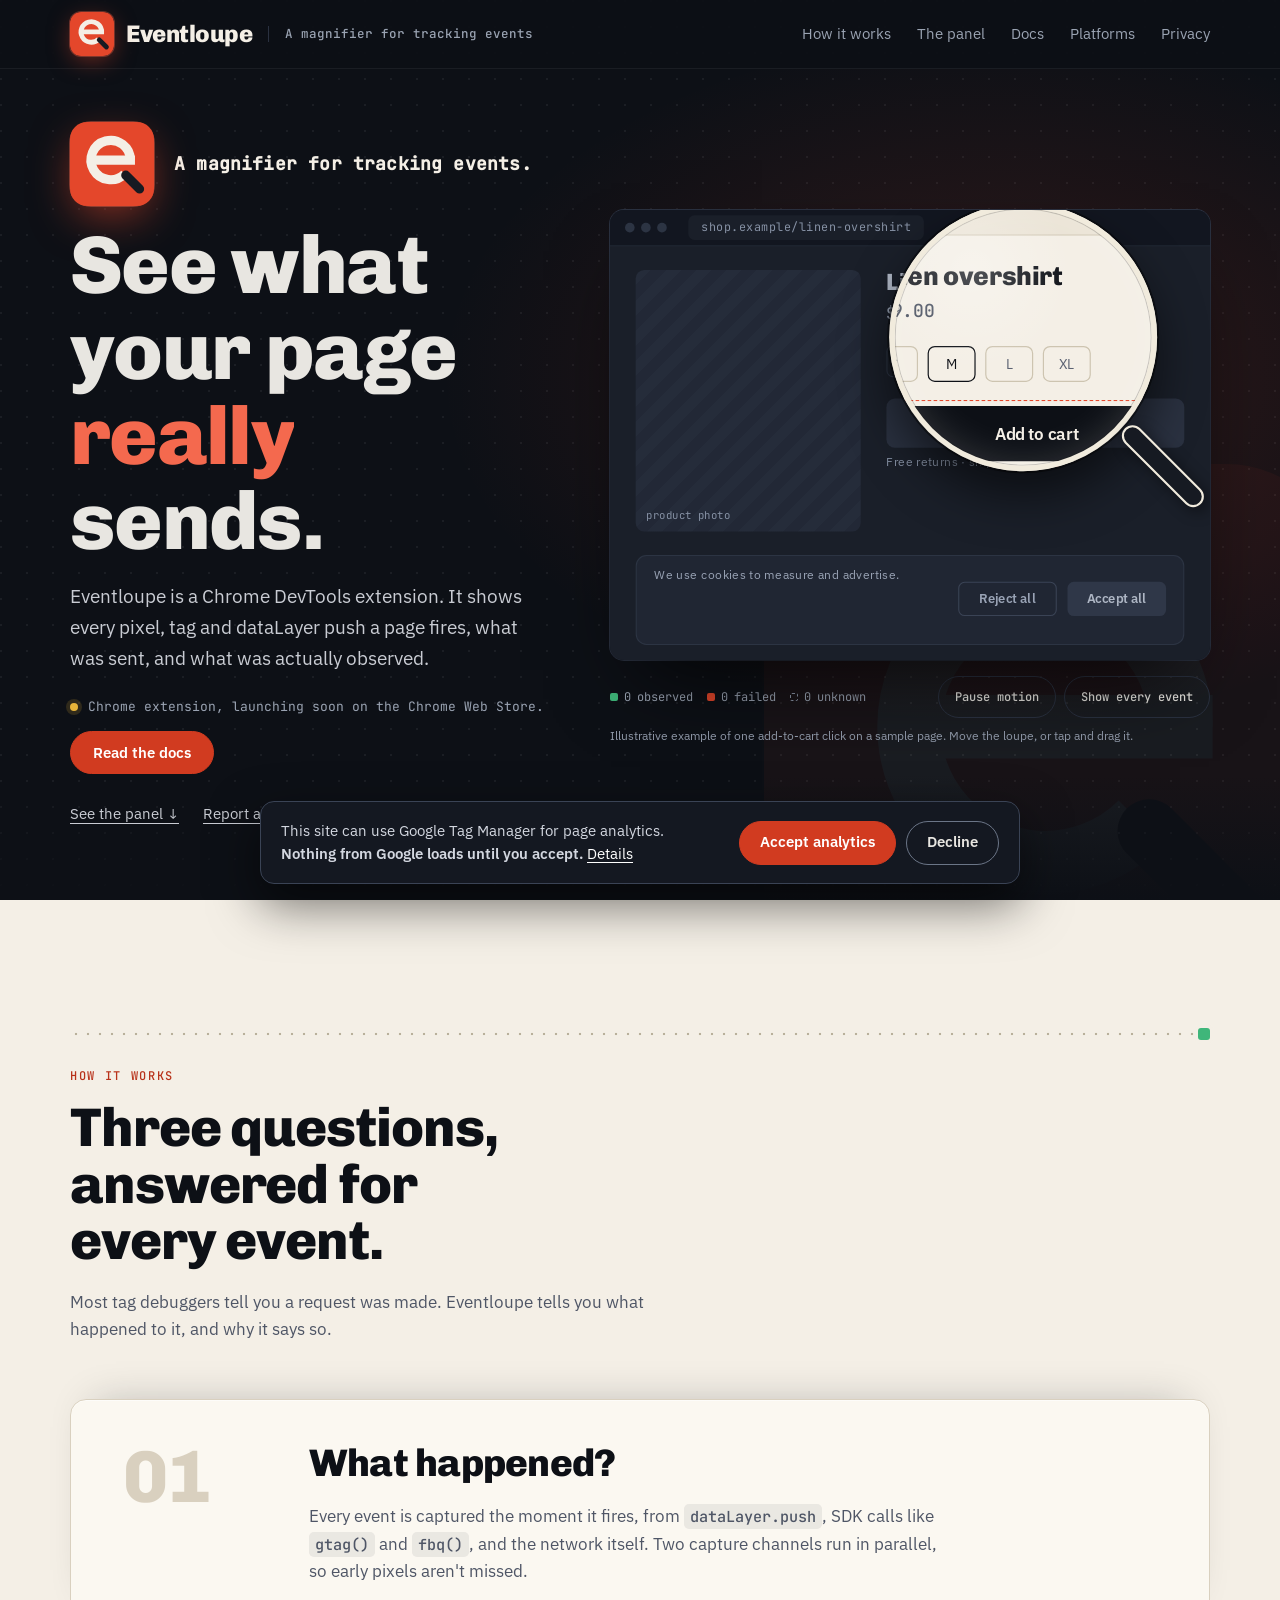
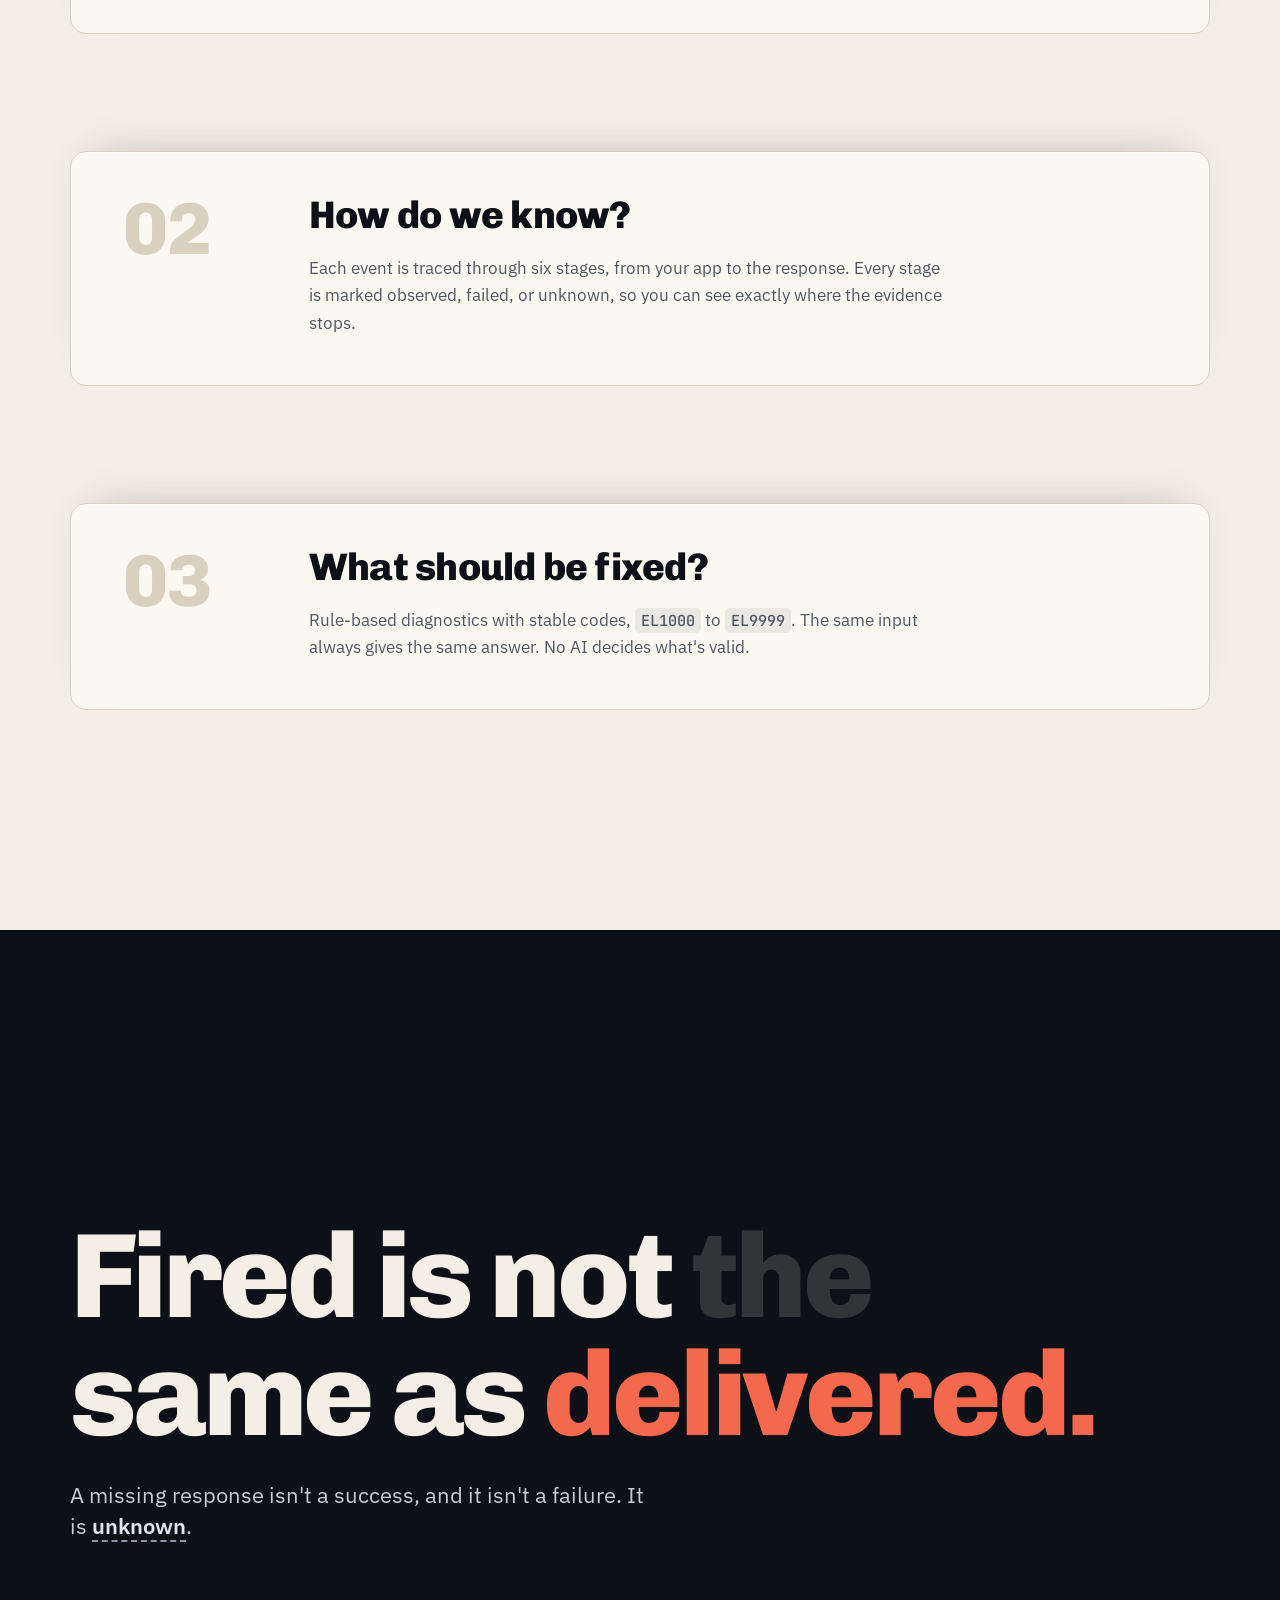
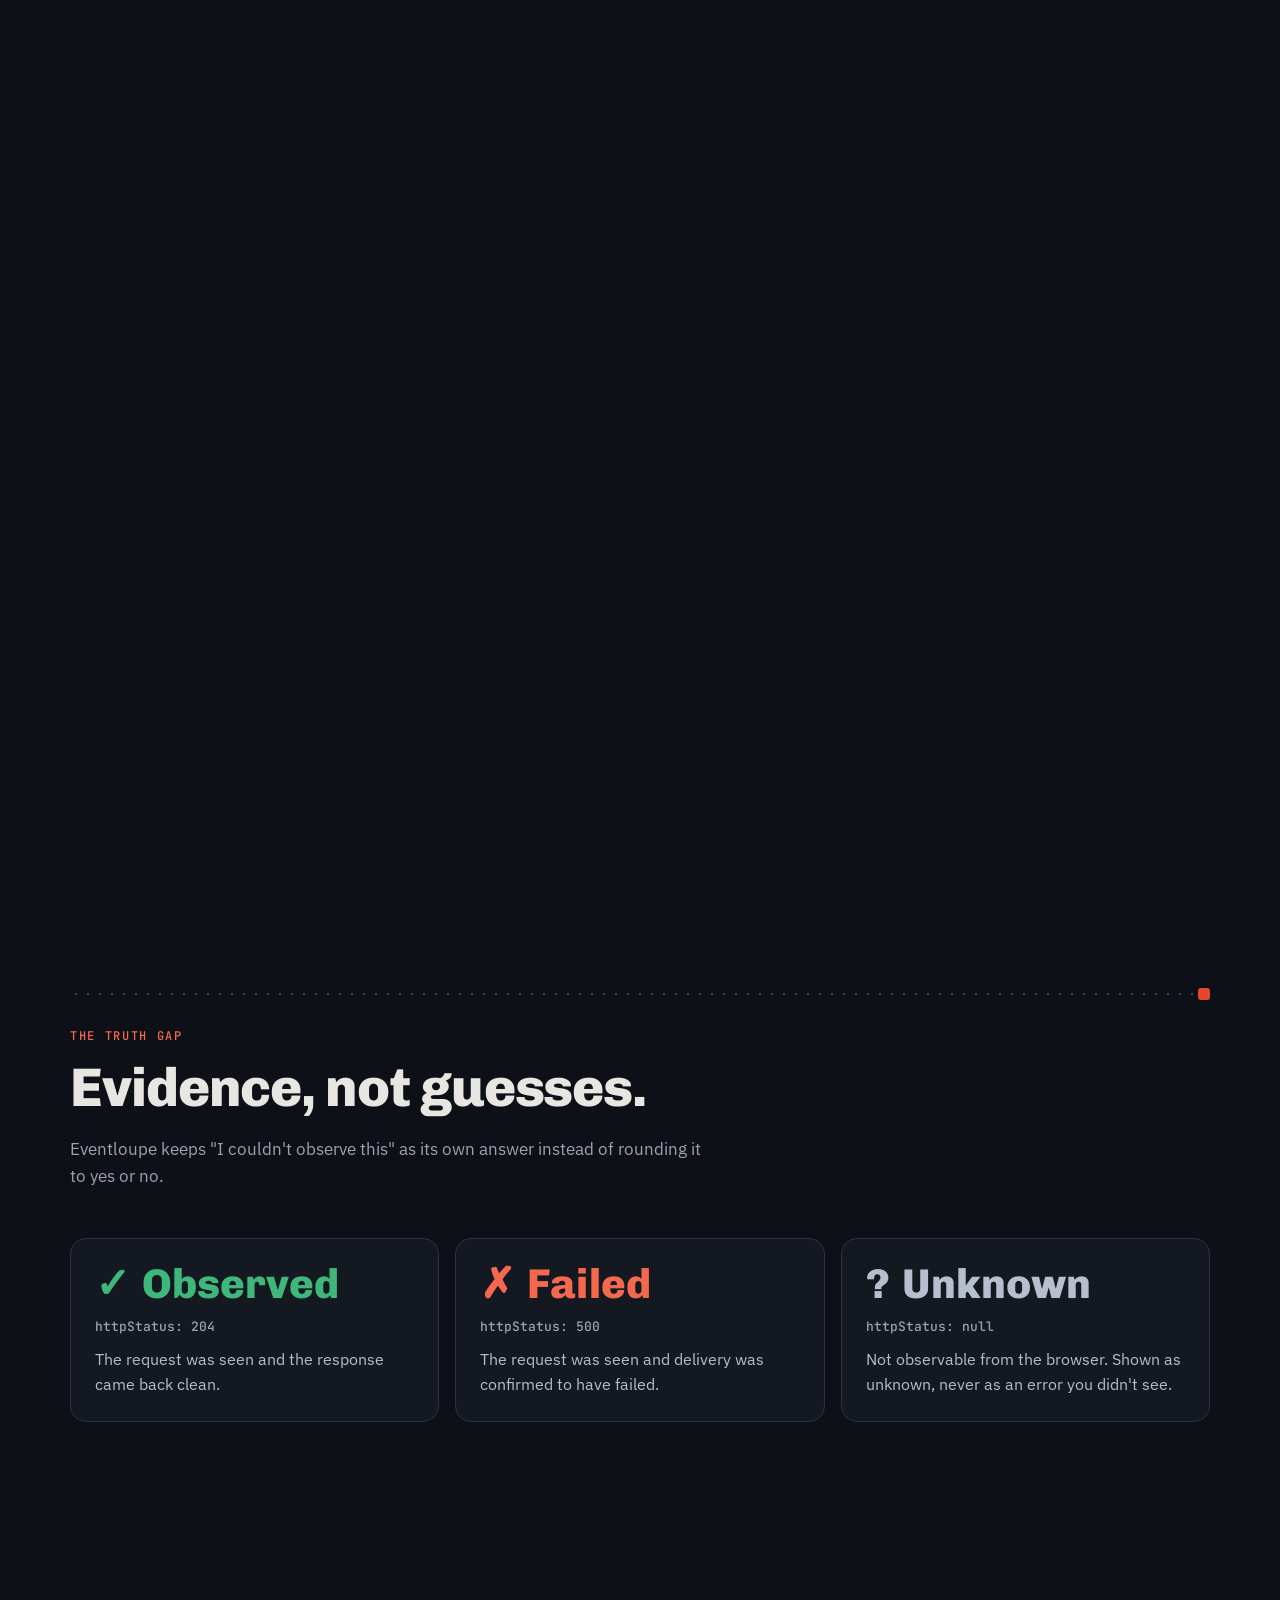
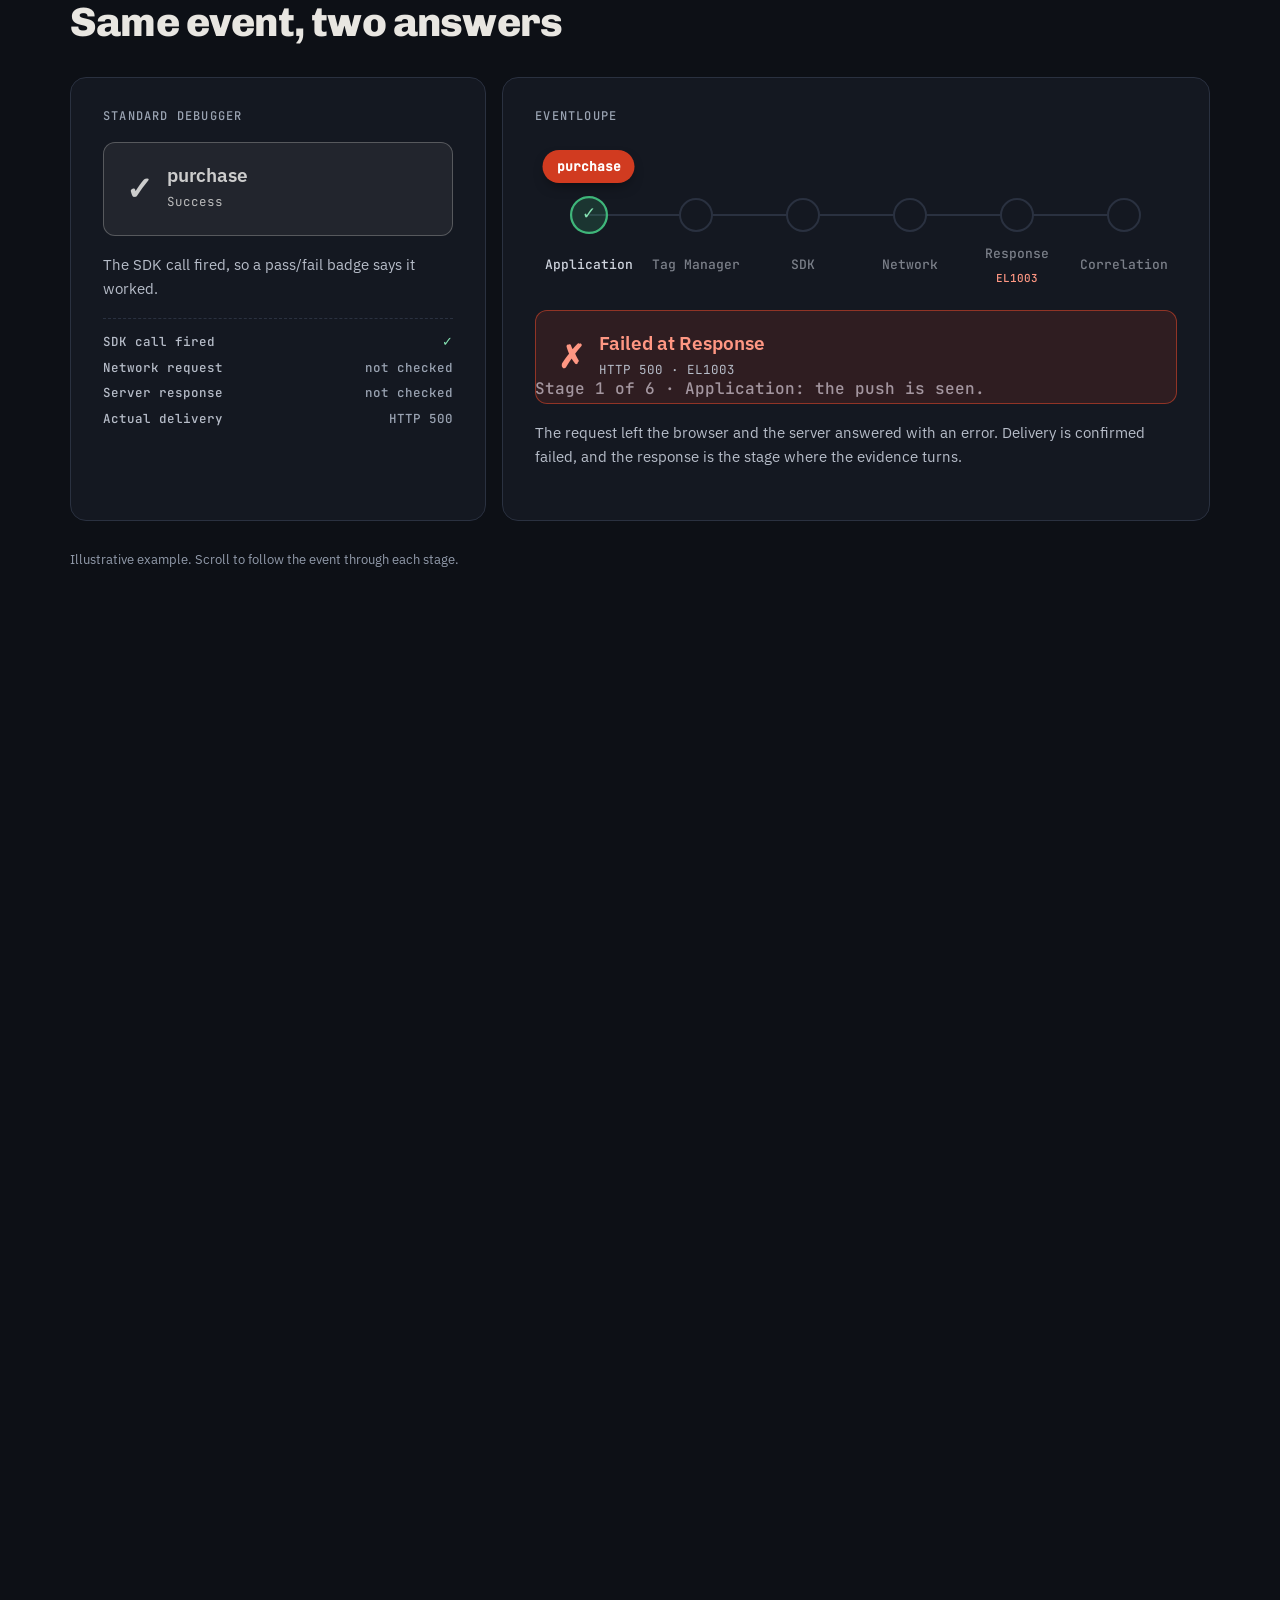
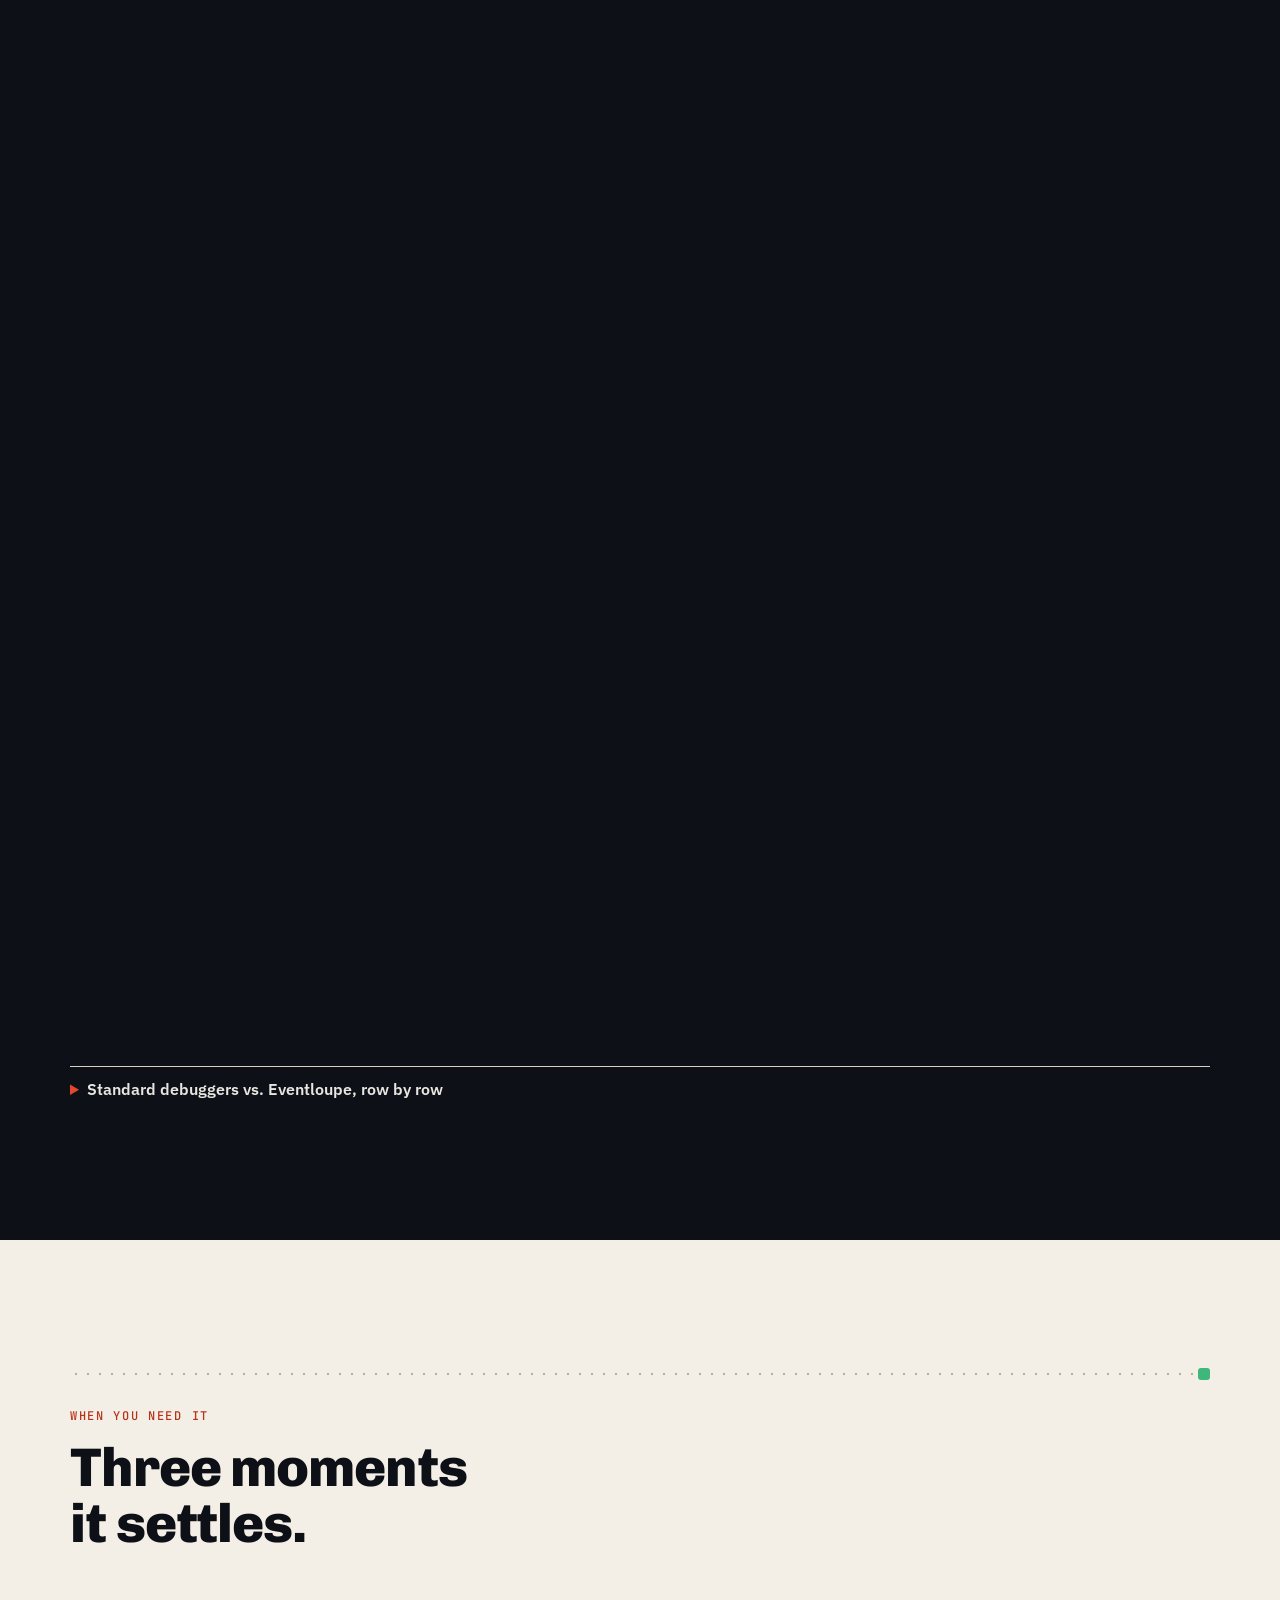
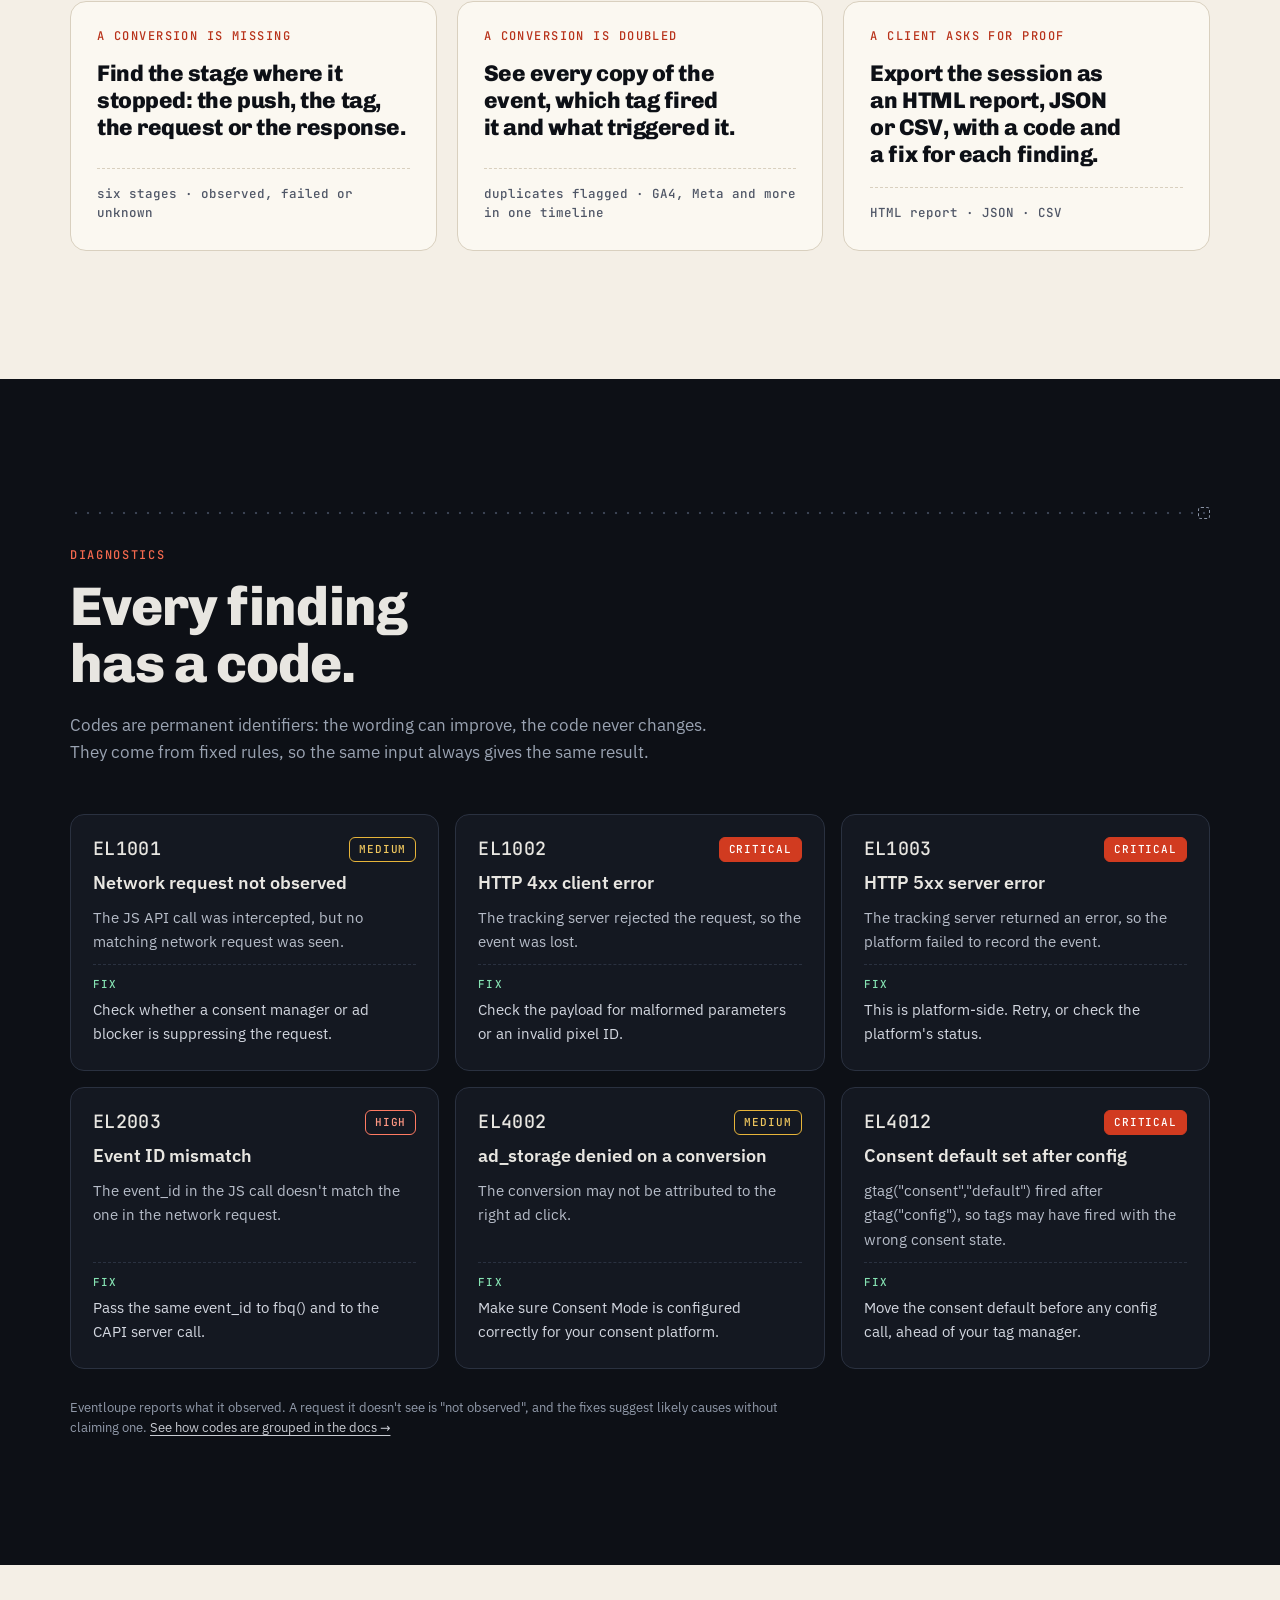
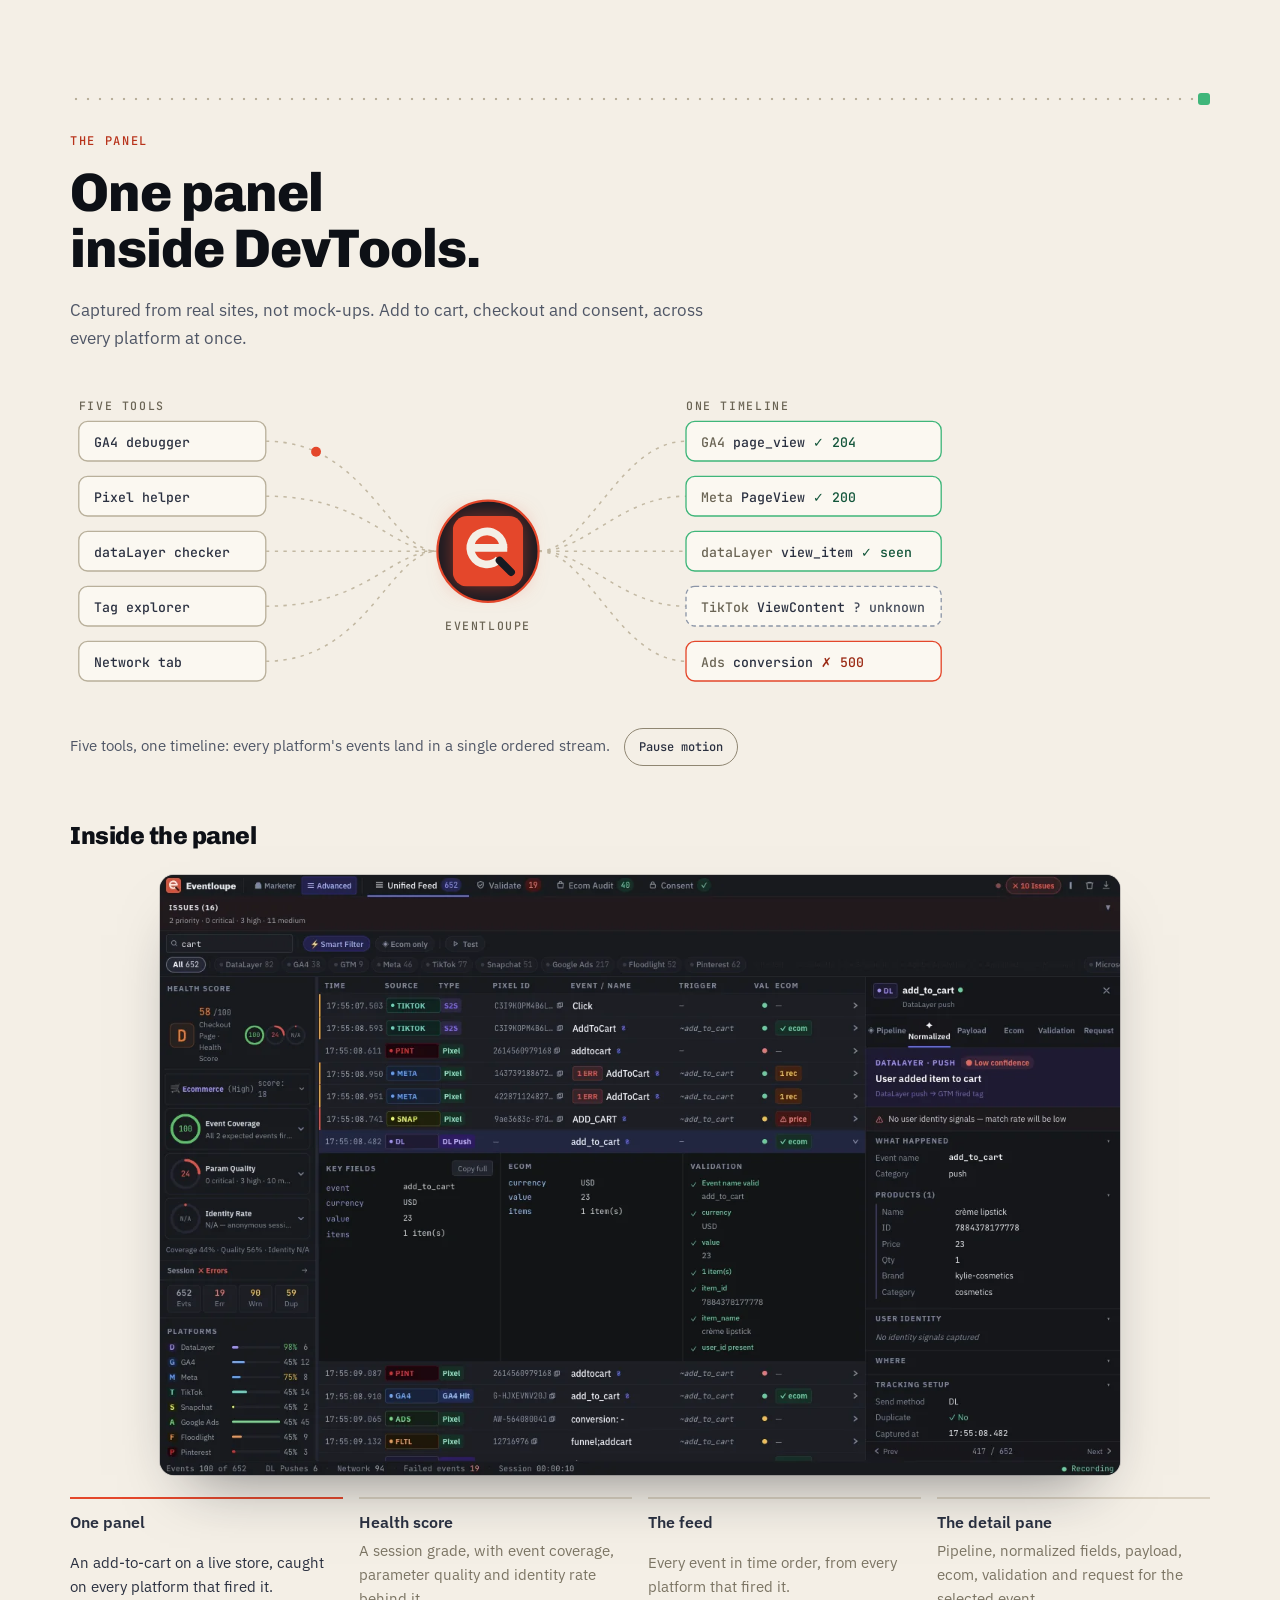
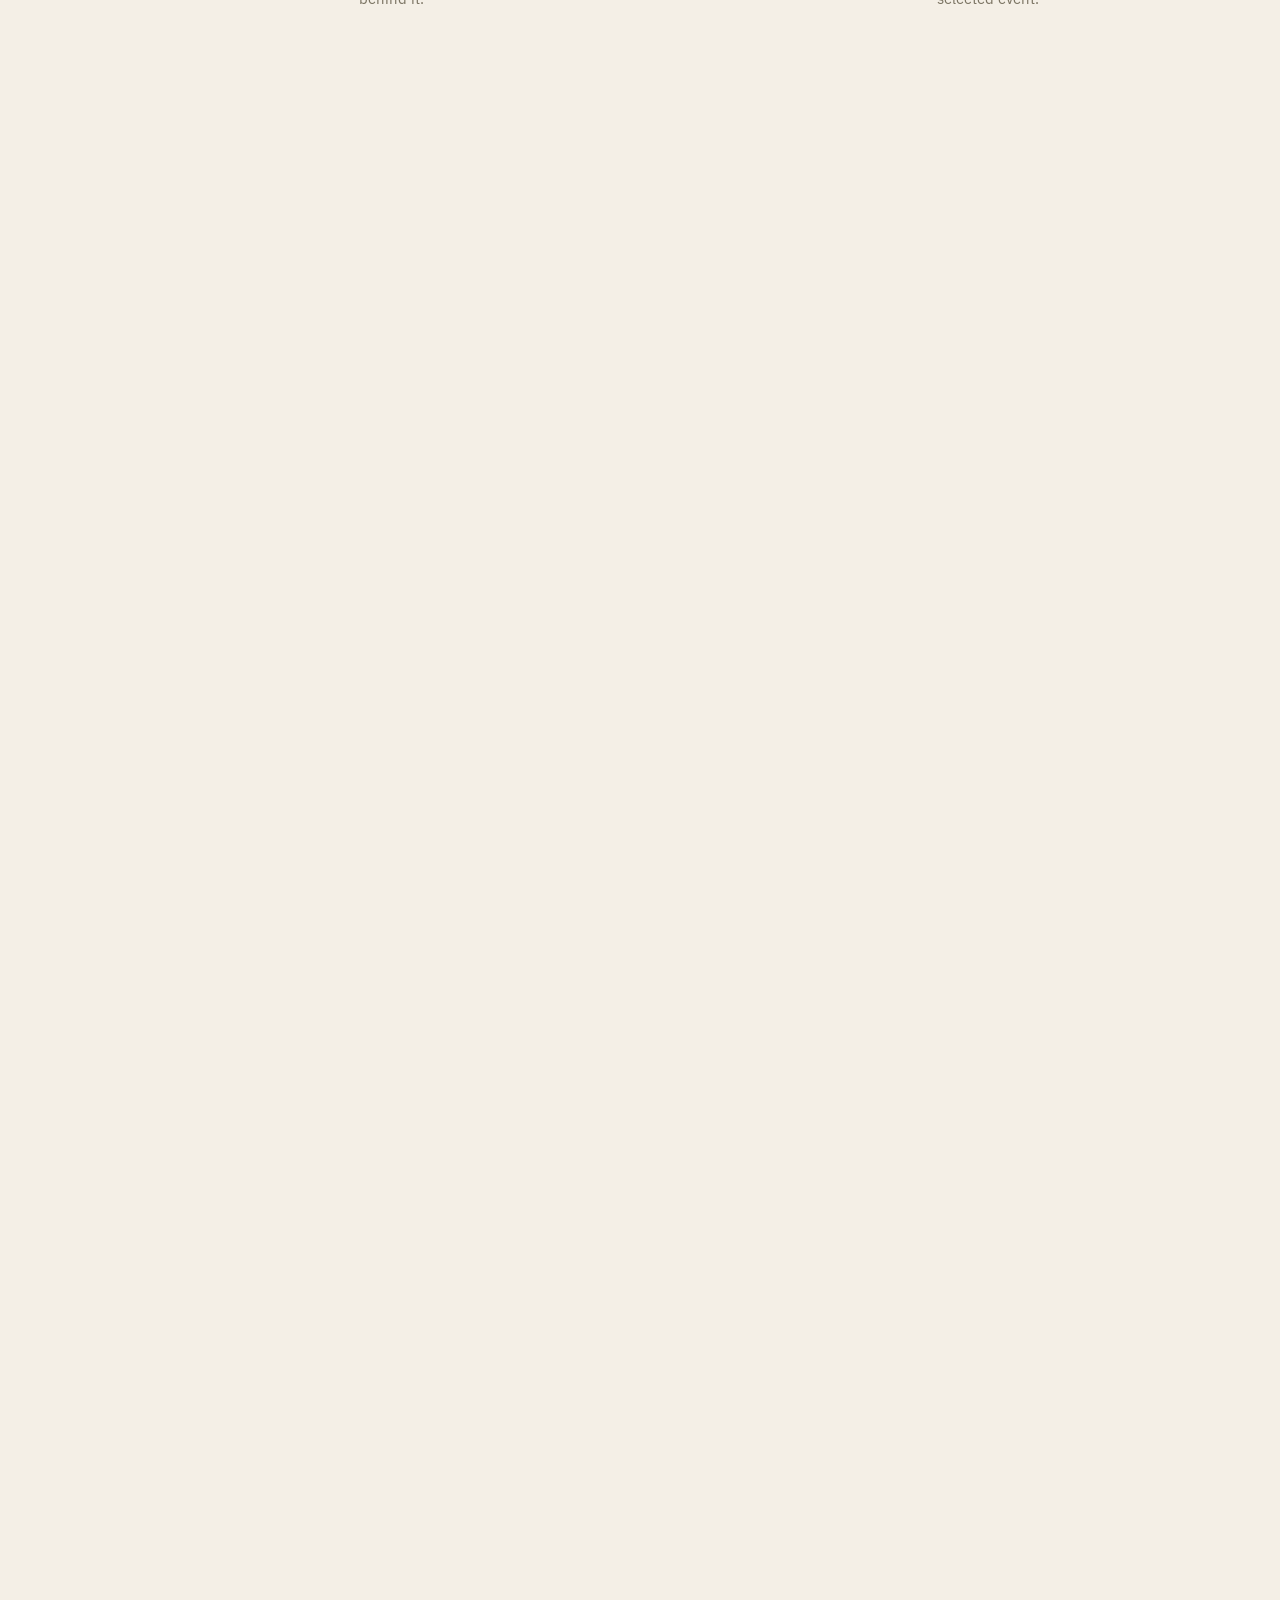
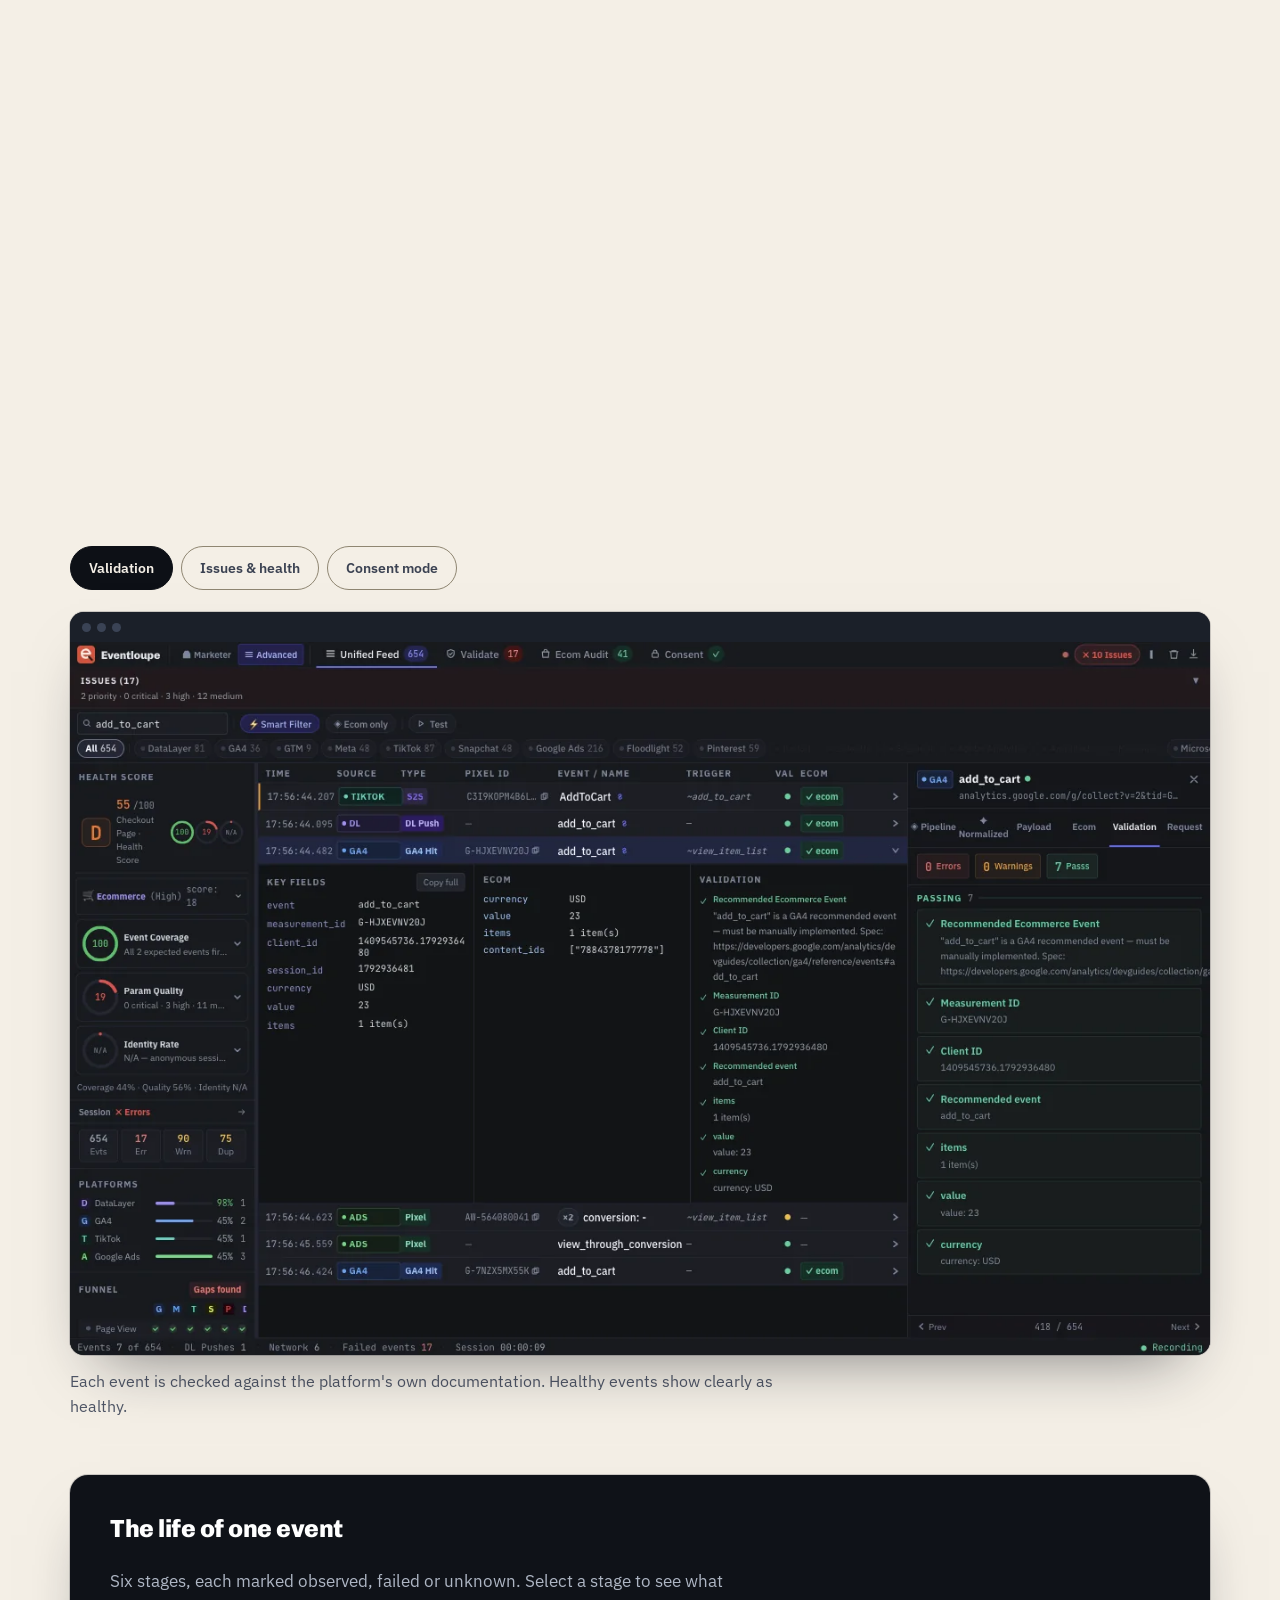
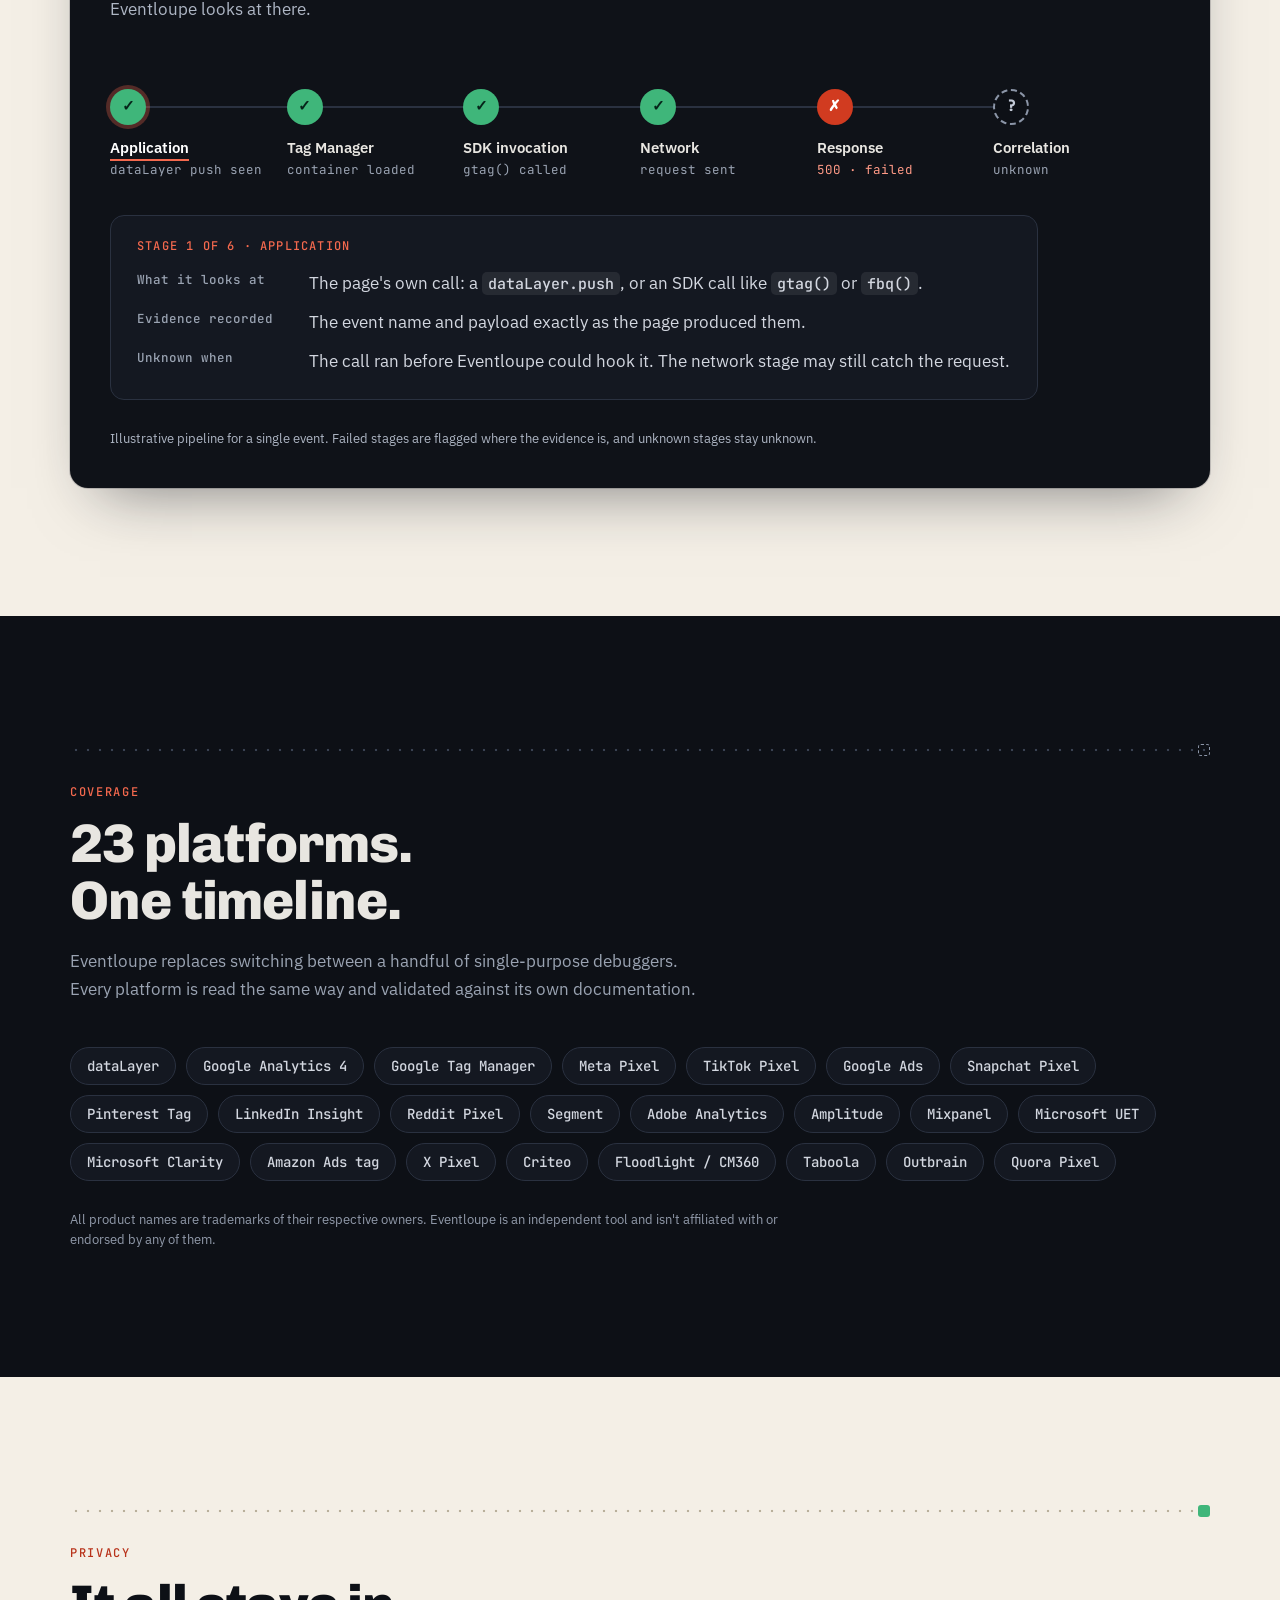
==== commit dec13011: "feat: CSP subset and referrer policy meta tags" ====
--- a/index.html
+++ b/index.html
@@ -2,6 +2,8 @@
 <html lang="en">
 <head>
 <meta charset="utf-8">
+<meta http-equiv="Content-Security-Policy" content="object-src 'none'; base-uri 'self'; form-action 'self'; upgrade-insecure-requests">
+<meta name="referrer" content="strict-origin-when-cross-origin">
 <meta name="viewport" content="width=device-width, initial-scale=1, viewport-fit=cover">
 <link rel="icon" href="/favicon.ico" sizes="48x48">
 <link rel="icon" type="image/svg+xml" href="/favicon.svg" sizes="any">
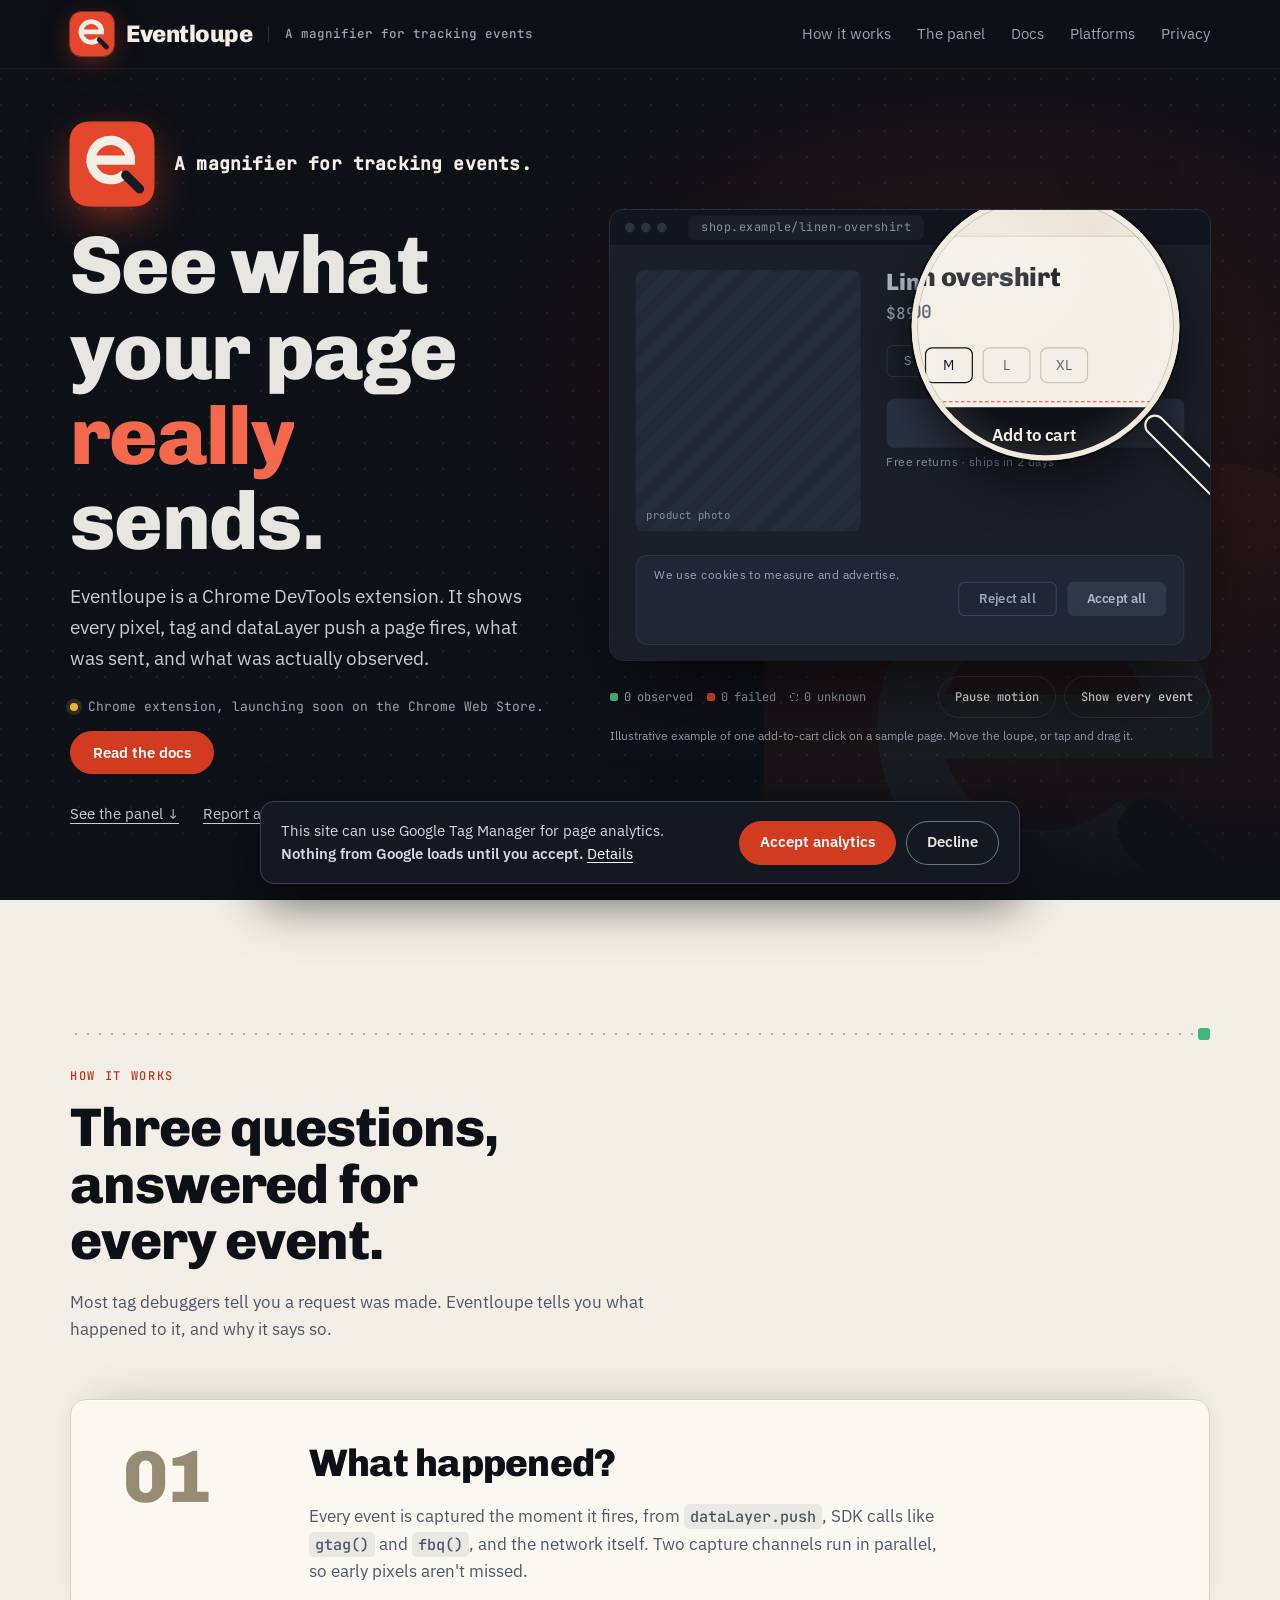
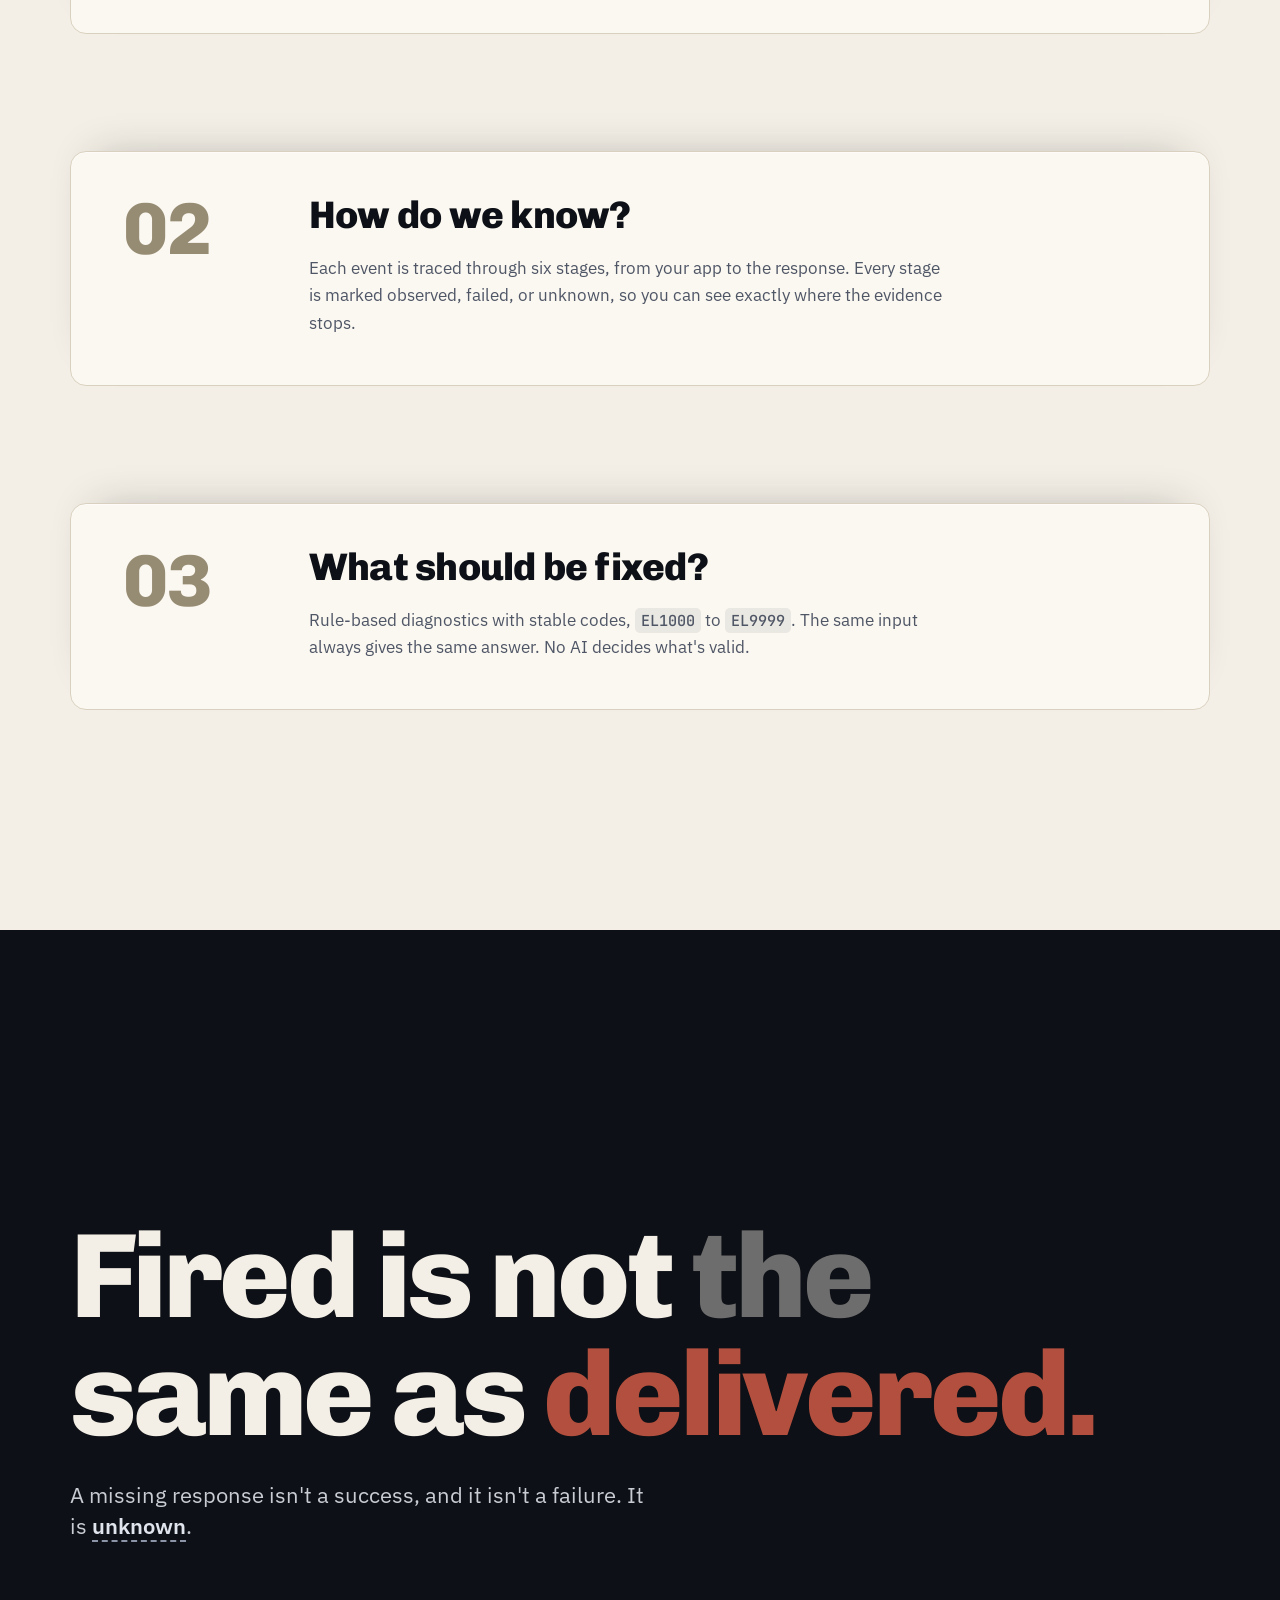
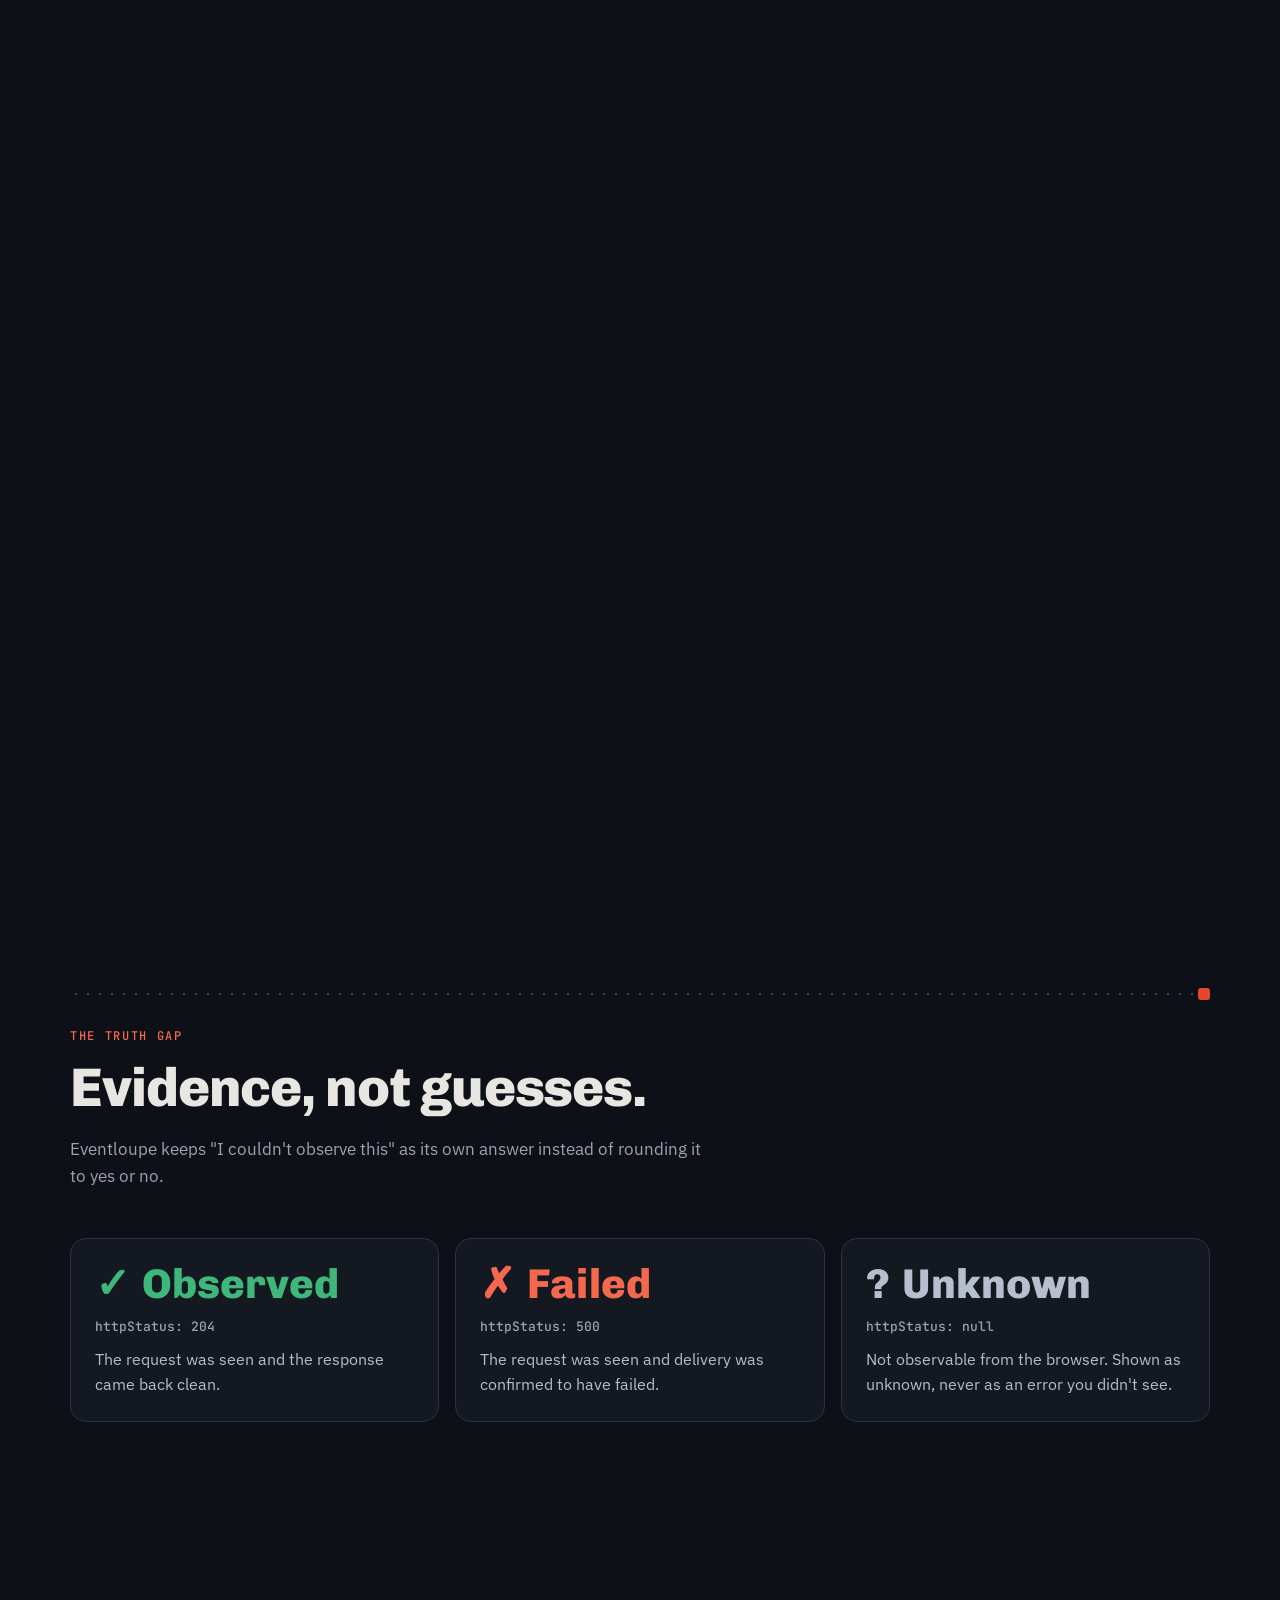
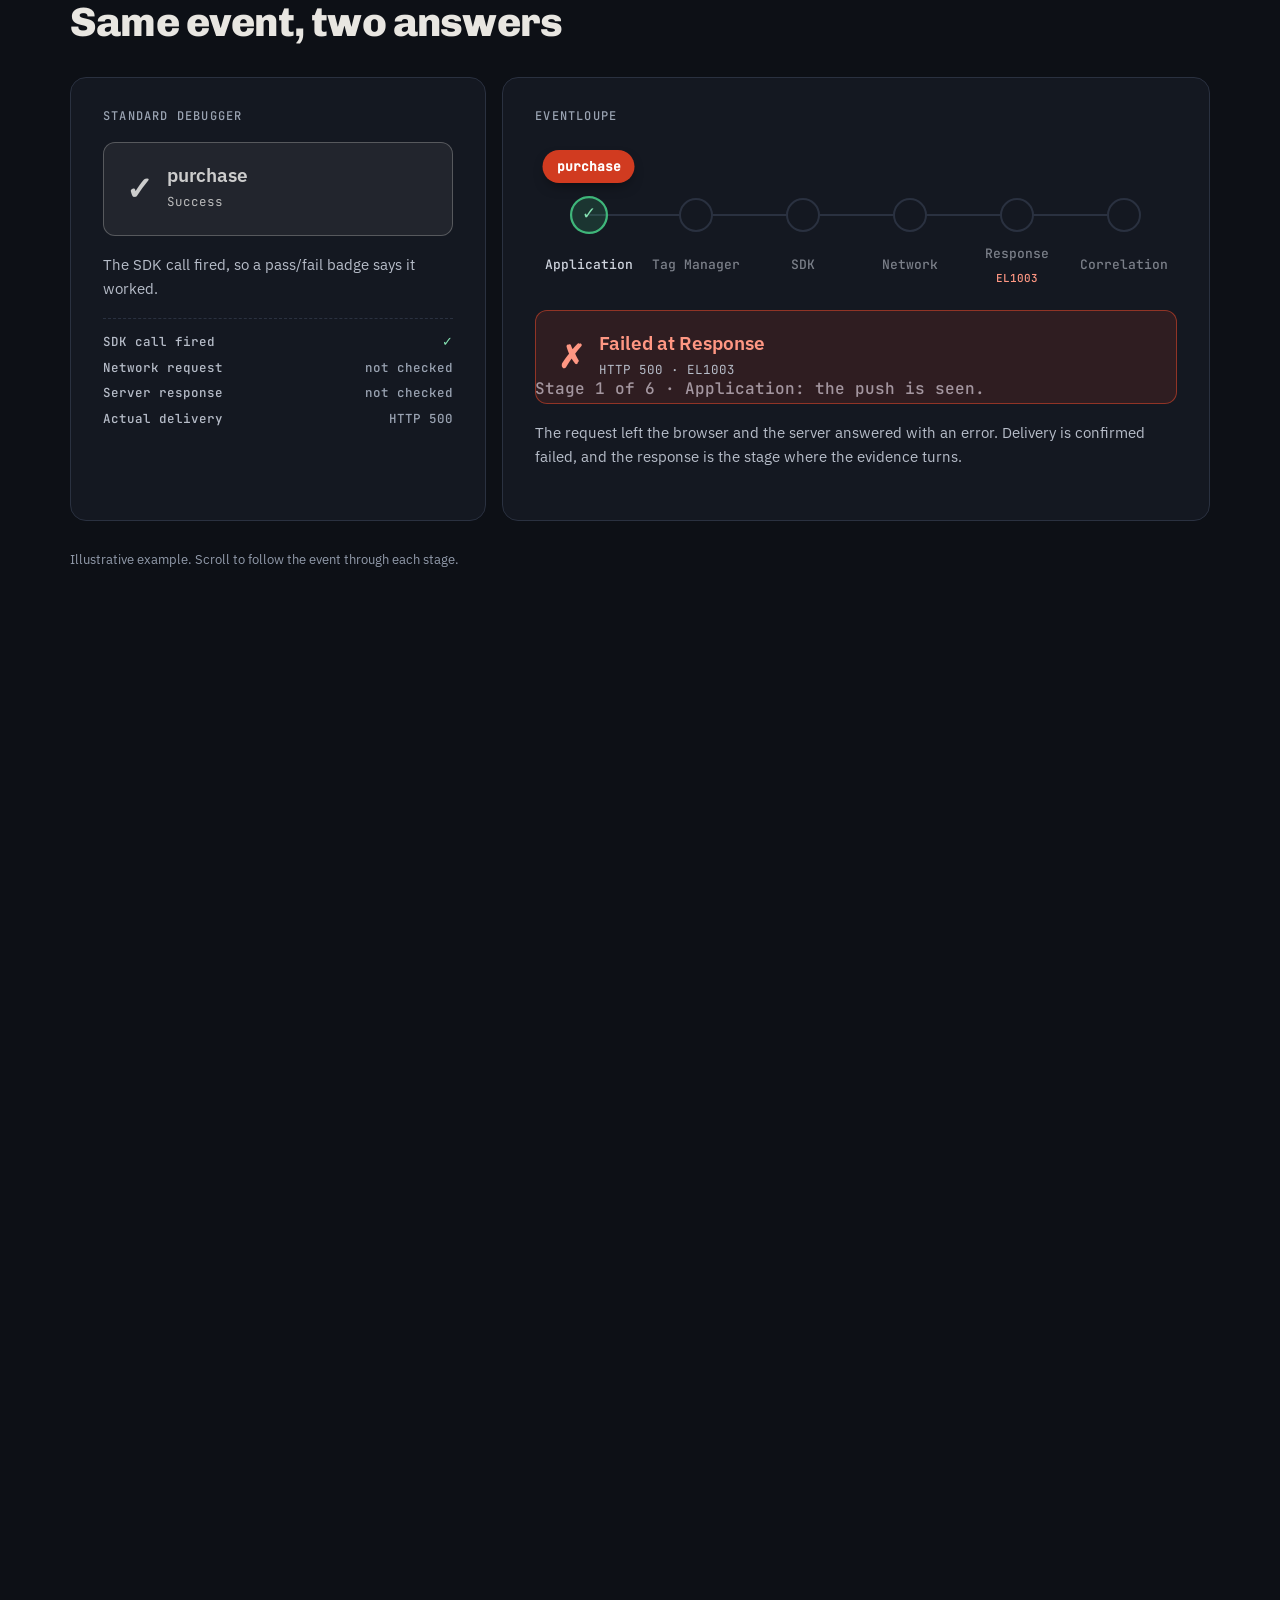
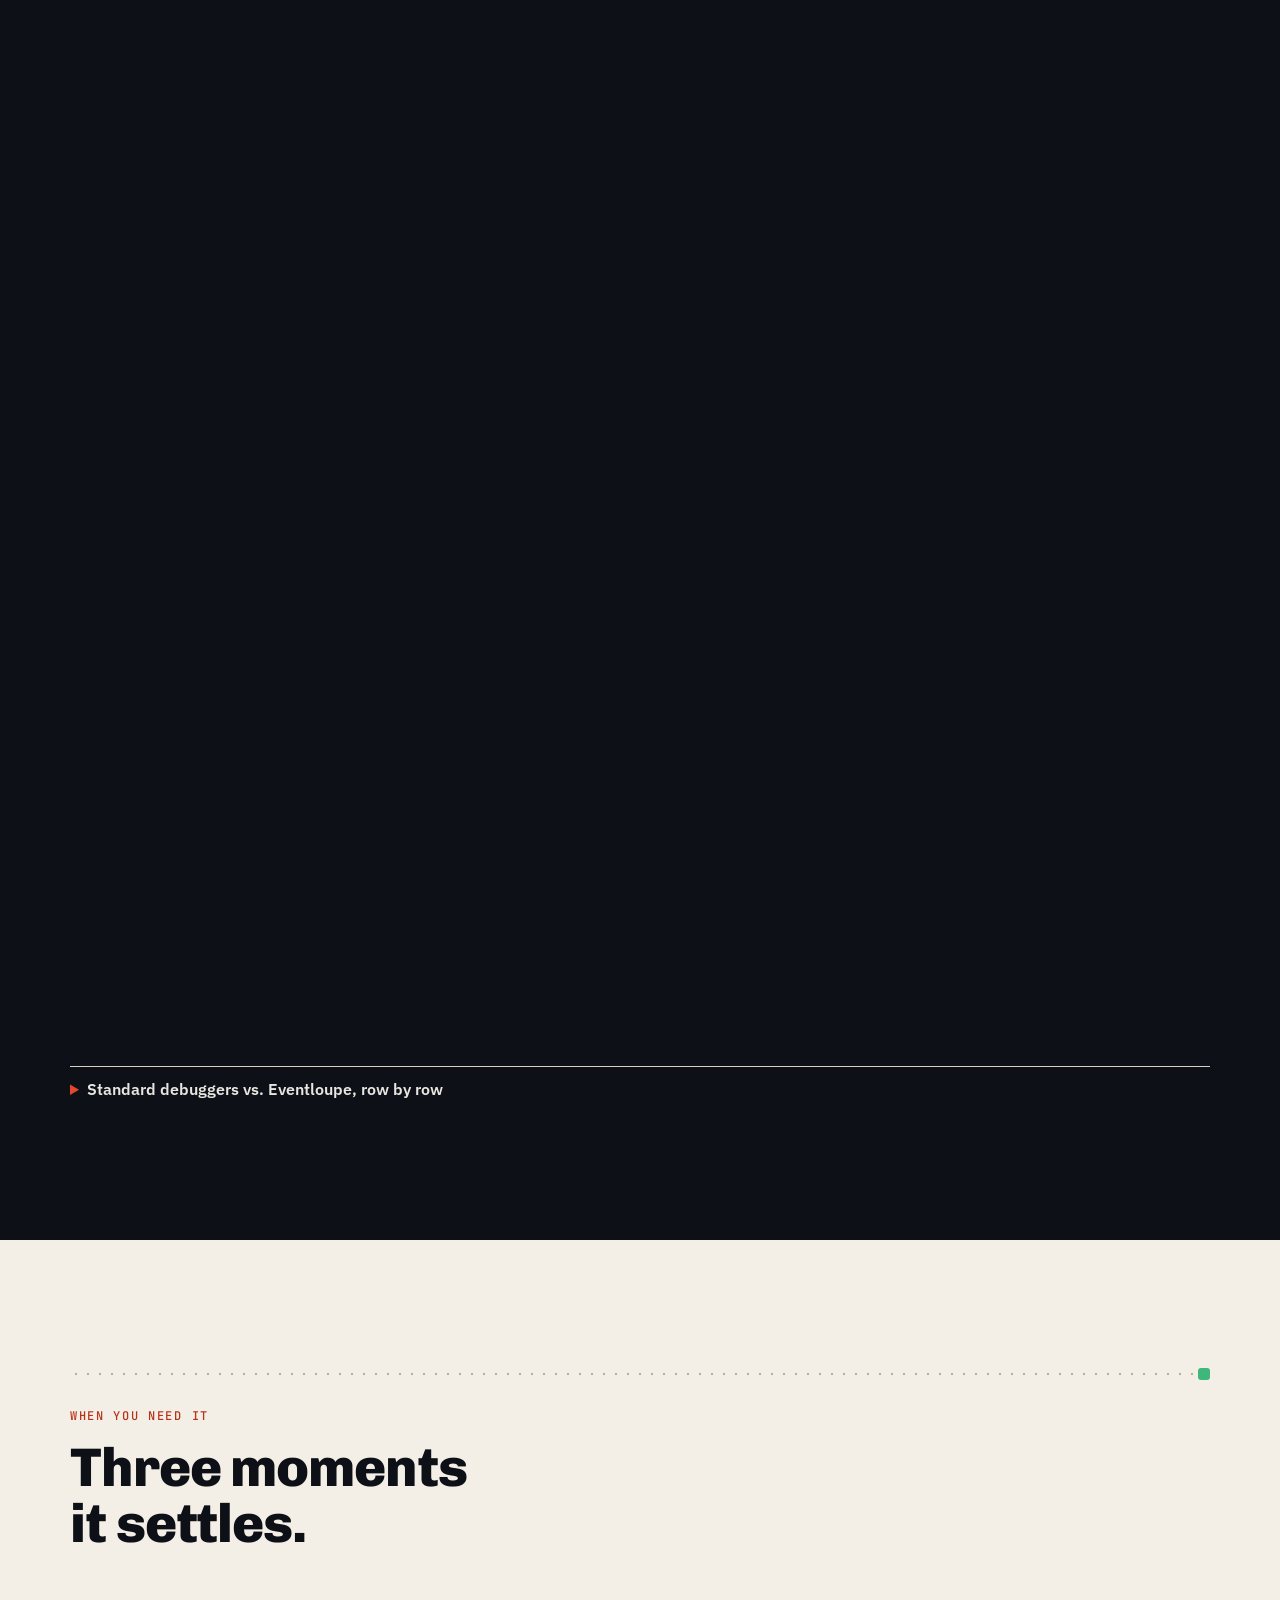
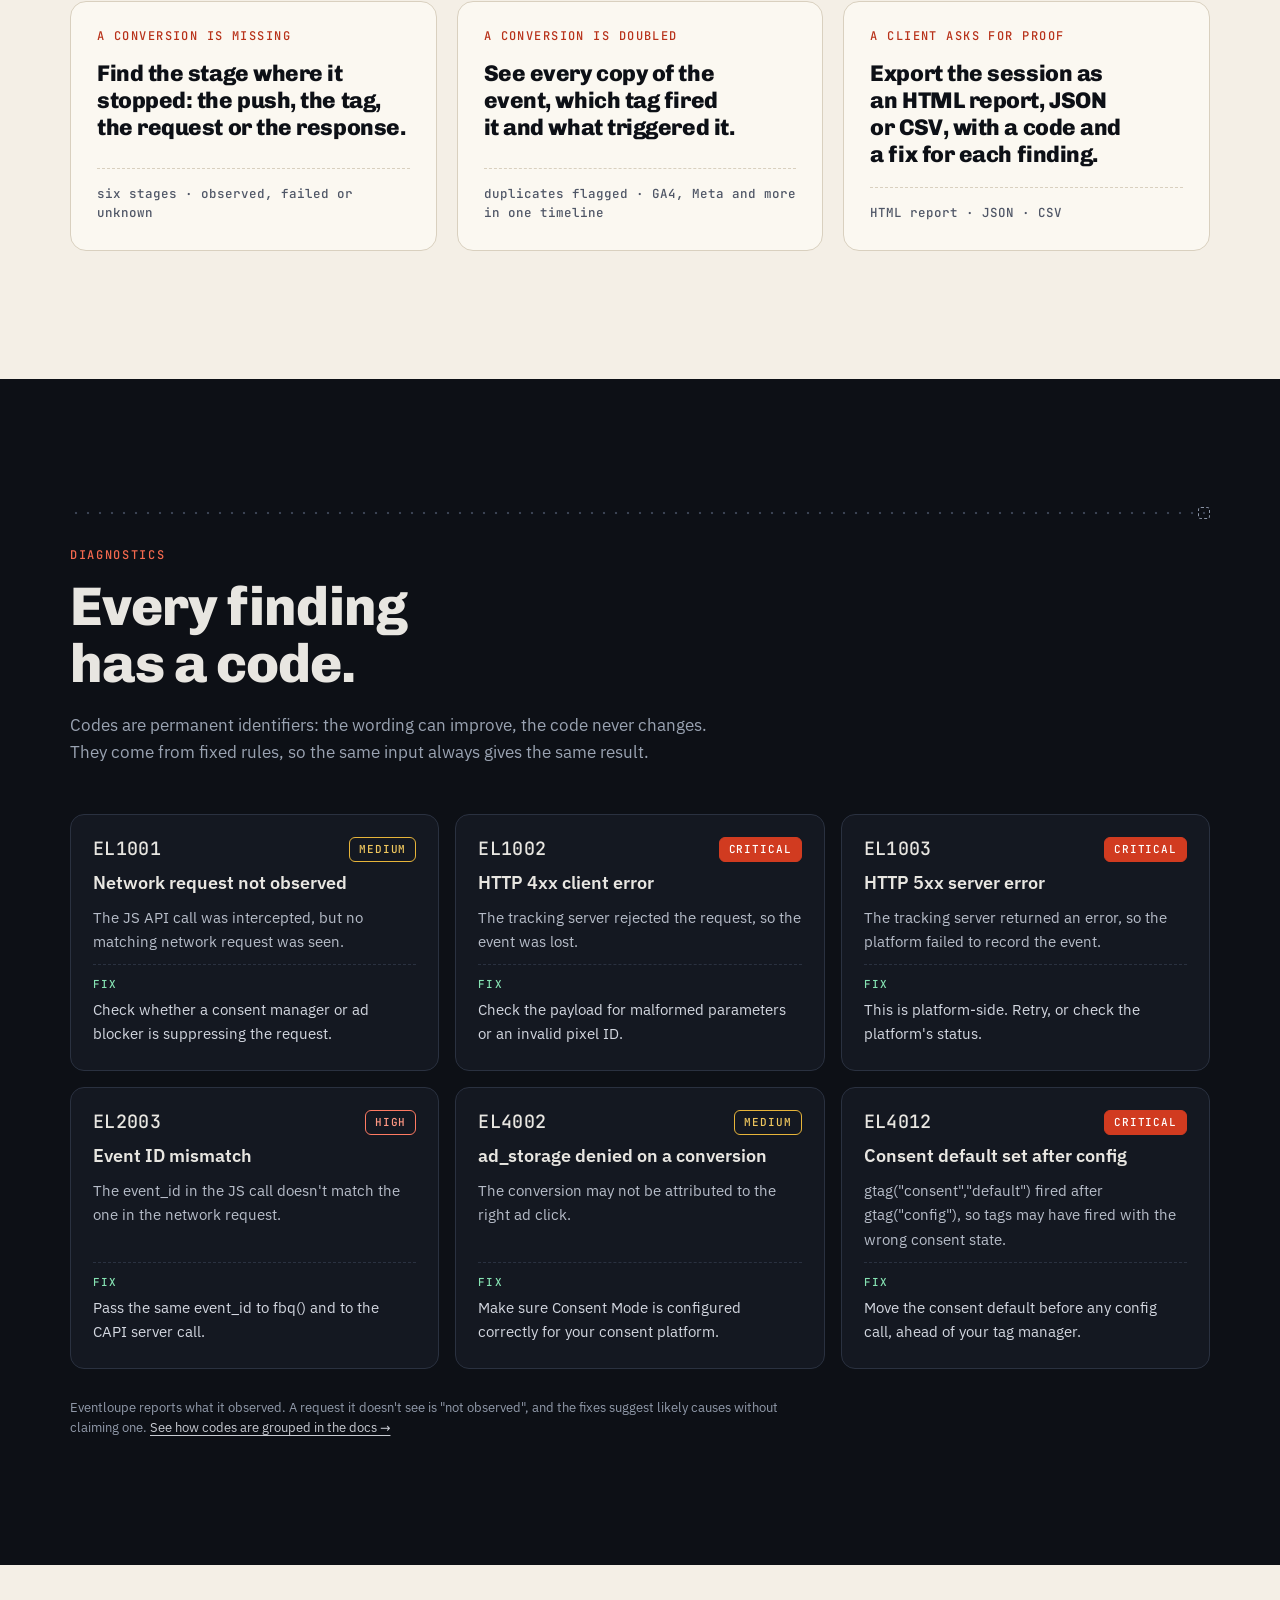
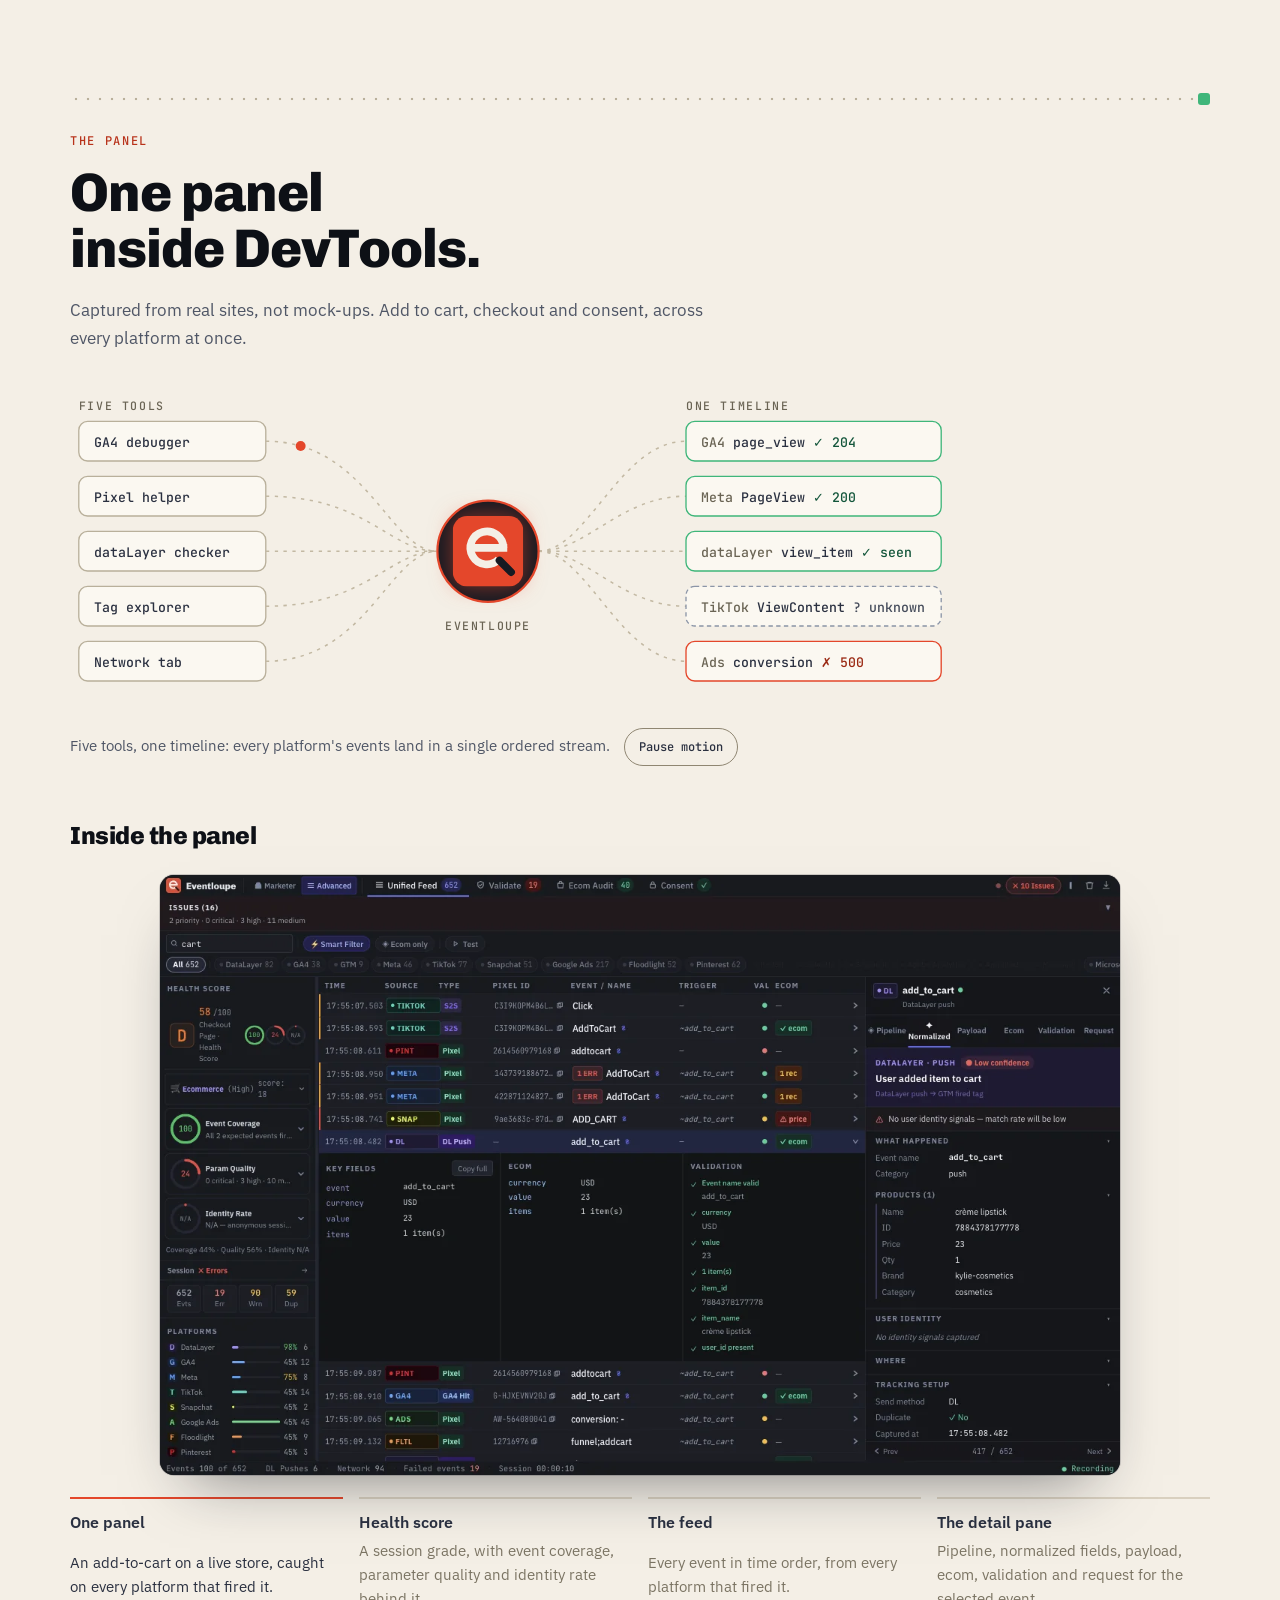
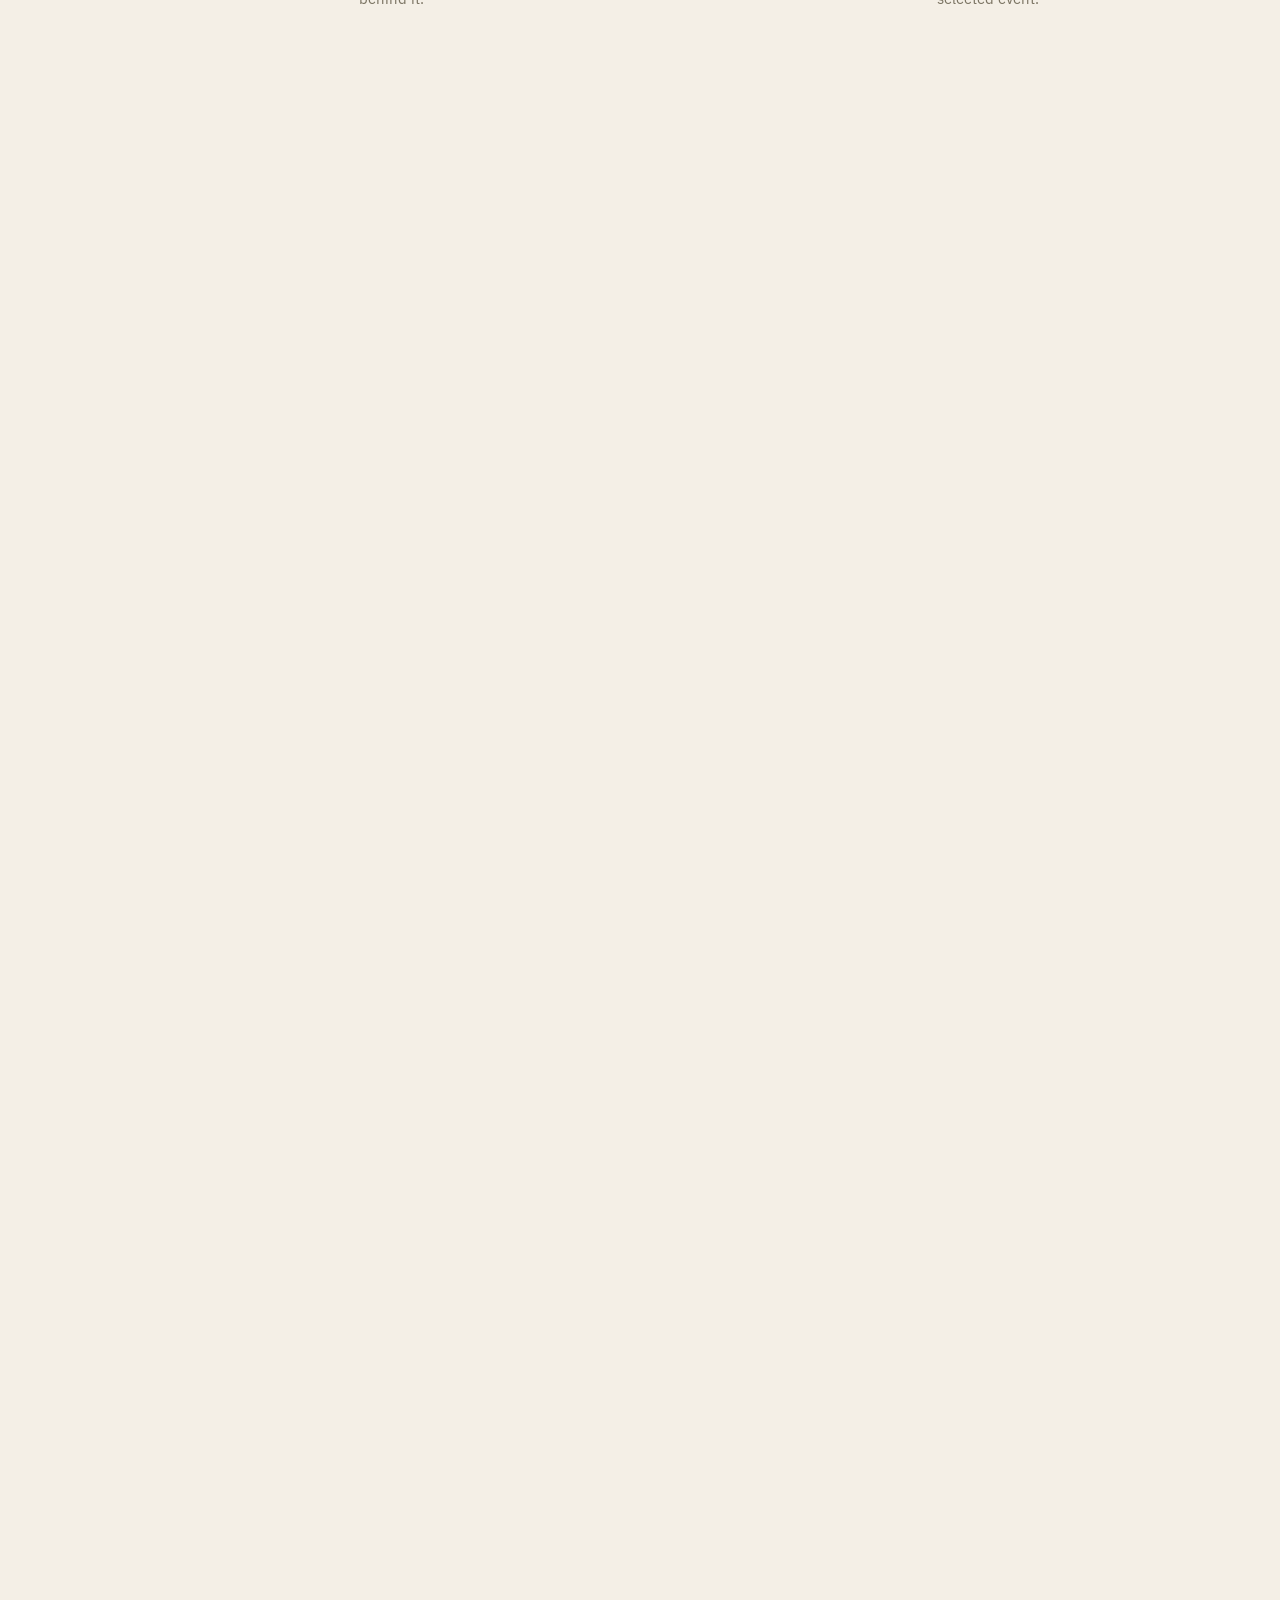
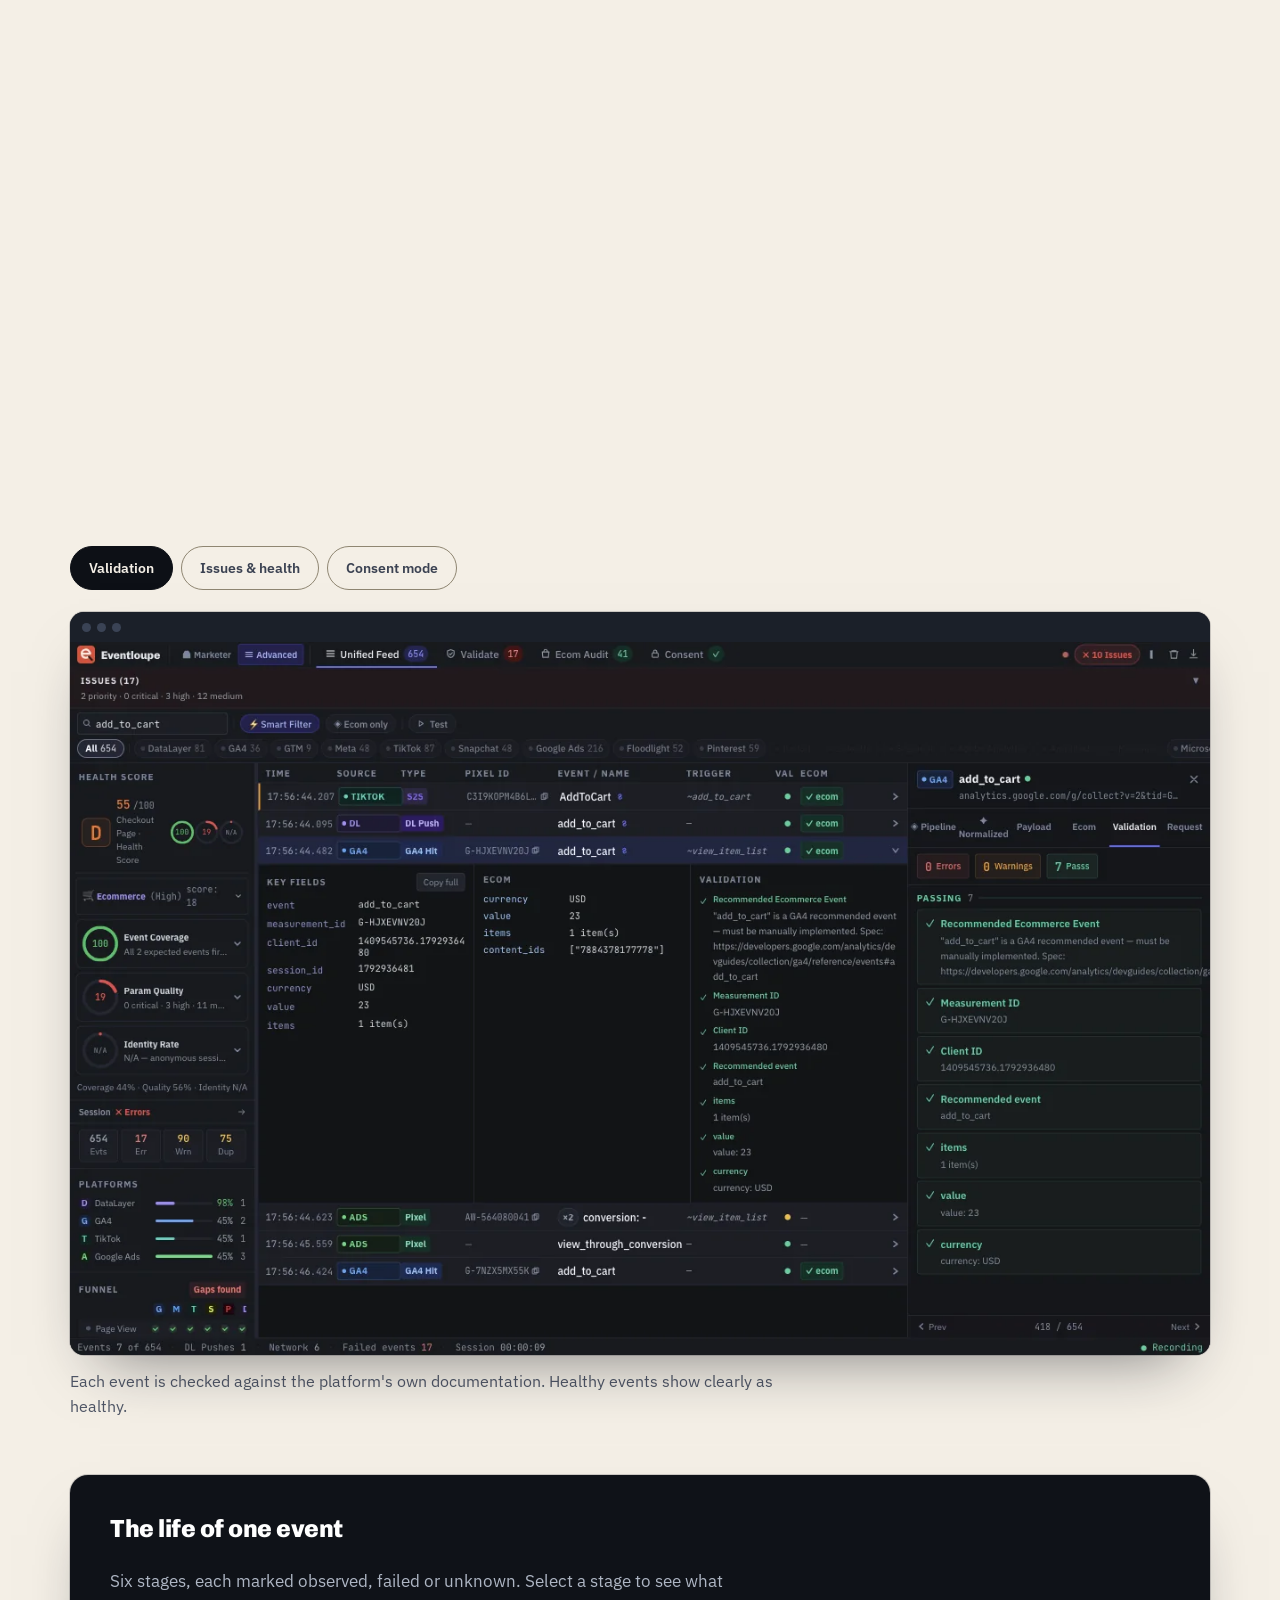
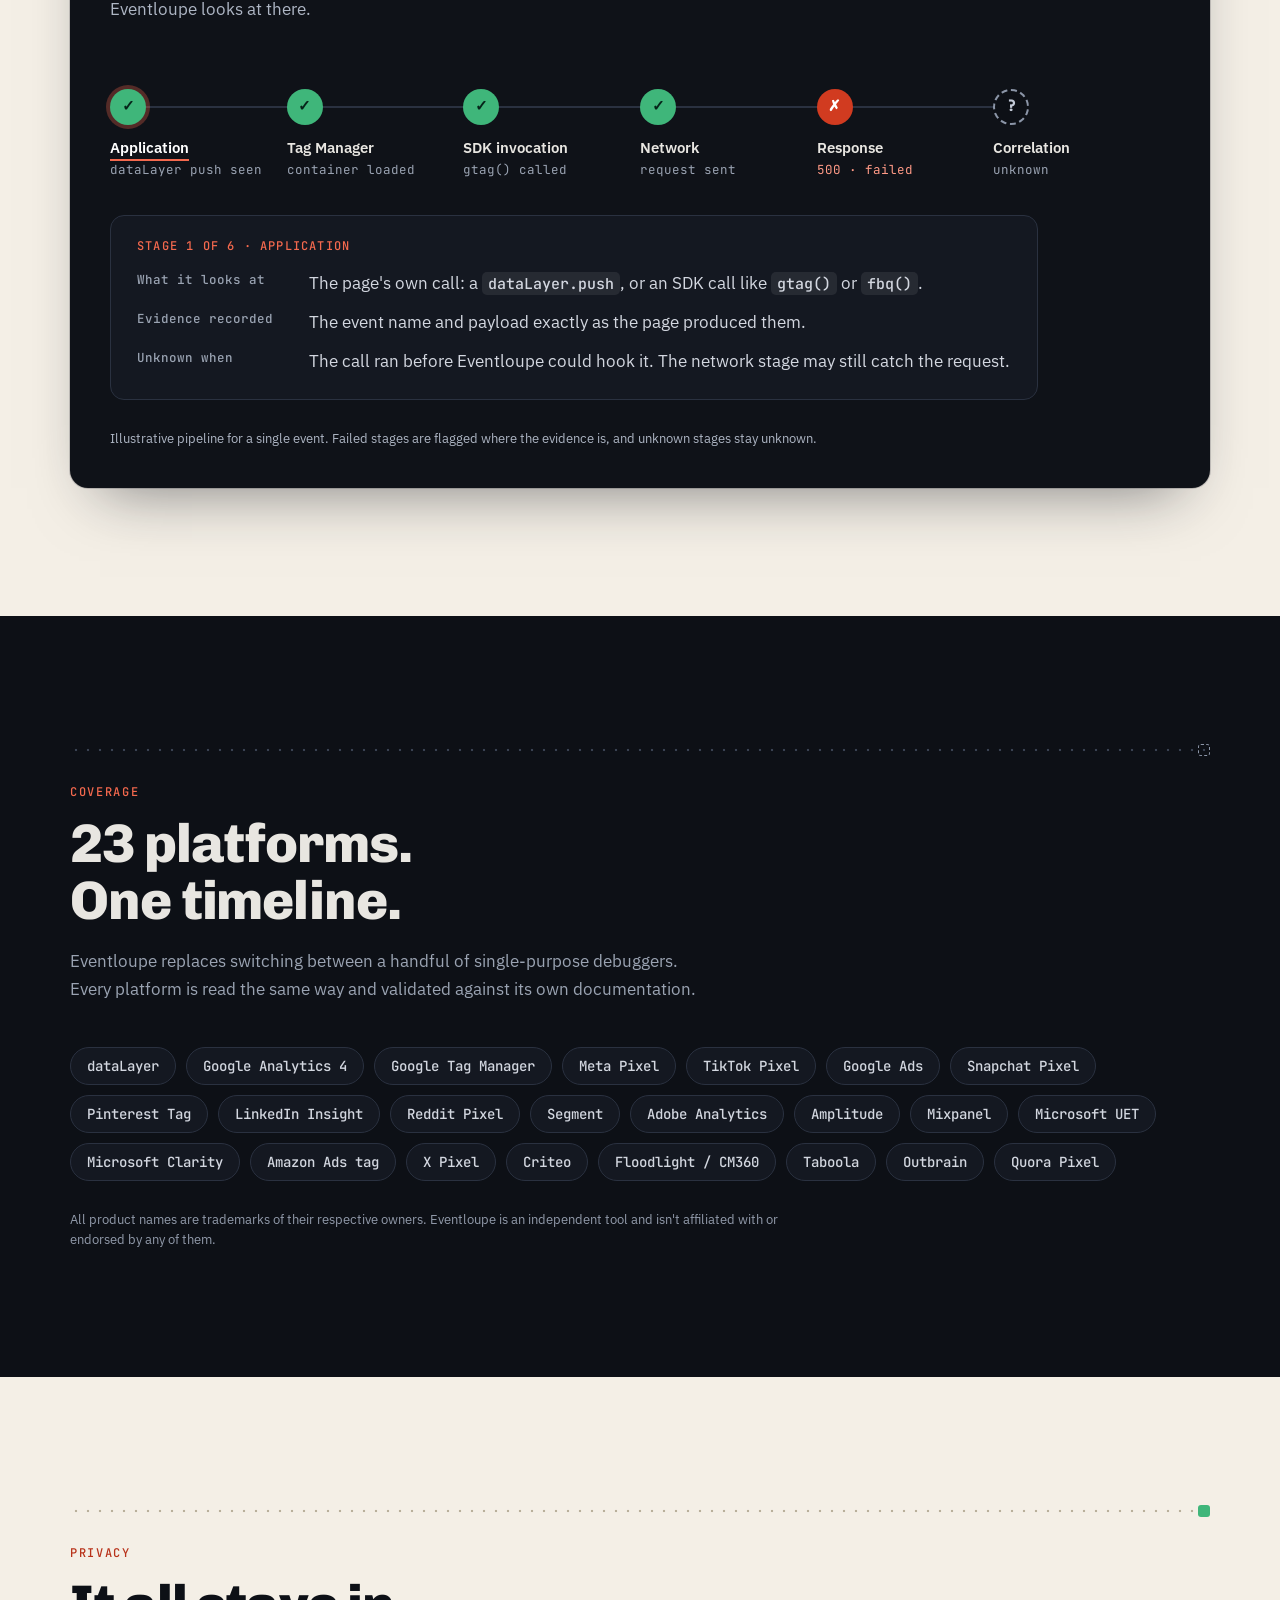
==== commit 35e766e2: "fix: accessibility audit fixes" ====
--- a/index.html
+++ b/index.html
@@ -145,7 +145,7 @@
 
 <header class="nav">
   <div class="wrap">
-    <a class="brand" href="./" aria-label="Eventloupe home"><span class="mark" aria-hidden="true"><svg width="44" height="44"><use href="#lm"/></svg></span><span class="word">Eventloupe</span><span class="navtag">A magnifier for tracking events</span></a>
+    <a class="brand" href="./"><span class="mark" aria-hidden="true"><svg width="44" height="44"><use href="#lm"/></svg></span><span class="word">Eventloupe</span><span class="navtag">A magnifier for tracking events</span></a>
     <nav aria-label="Primary">
       <ul>
         <li class="keep"><a href="#how">How it works</a></li>
@@ -497,21 +497,27 @@
       <button role="tab" id="t2" aria-selected="false" aria-controls="p2" type="button" tabindex="-1">Issues &amp; health</button>
       <button role="tab" id="t3" aria-selected="false" aria-controls="p3" type="button" tabindex="-1">Consent mode</button>
     </div>
-    <figure class="shot" id="p1" role="tabpanel" tabindex="0" aria-labelledby="t1">
+    <div id="p1" role="tabpanel" tabindex="0" aria-labelledby="t1">
+    <figure class="shot">
       <div class="frame"><div class="top" aria-hidden="true"><b></b><b></b><b></b></div>
         <img src="img/validation.webp" width="1280" height="800" alt="Eventloupe validation tab with every check on an event passing" loading="lazy" decoding="async"></div>
       <figcaption>Each event is checked against the platform's own documentation. Healthy events show clearly as healthy.</figcaption>
     </figure>
-    <figure class="shot" id="p2" role="tabpanel" tabindex="0" aria-labelledby="t2" hidden>
+    </div>
+    <div id="p2" role="tabpanel" tabindex="0" aria-labelledby="t2" hidden>
+    <figure class="shot">
       <div class="frame"><div class="top" aria-hidden="true"><b></b><b></b><b></b></div>
         <img src="img/issues-health.webp" width="1280" height="800" alt="Eventloupe issues panel and health score for a captured session" loading="lazy" decoding="async"></div>
       <figcaption>Issues grouped by severity, with a health score that tells you what needs attention first.</figcaption>
     </figure>
-    <figure class="shot" id="p3" role="tabpanel" tabindex="0" aria-labelledby="t3" hidden>
+    </div>
+    <div id="p3" role="tabpanel" tabindex="0" aria-labelledby="t3" hidden>
+    <figure class="shot">
       <div class="frame"><div class="top" aria-hidden="true"><b></b><b></b><b></b></div>
         <img src="img/consent.webp" width="1280" height="800" alt="Eventloupe consent mode timeline showing consent signals alongside tracking events" loading="lazy" decoding="async"></div>
       <figcaption>Consent signals on the same timeline as the events they affect.</figcaption>
     </figure>
+    </div>
       <div class="blk life-blk">
       <h3 class="blk-h">The life of one event</h3>
       <p class="sub" style="margin-top:8px">Six stages, each marked observed, failed or unknown. Select a stage to see what Eventloupe looks at there.</p>
@@ -620,7 +626,7 @@
 
 <footer>
   <div class="wrap">
-    <a class="brand big" href="./" aria-label="Eventloupe home"><span class="mark" aria-hidden="true"><svg width="56" height="56"><use href="#lm"/></svg></span><span class="word">Eventloupe</span></a>
+    <a class="brand big" href="./"><span class="mark" aria-hidden="true"><svg width="56" height="56"><use href="#lm"/></svg></span><span class="word">Eventloupe</span></a>
     <nav aria-label="Footer">
       <a href="docs.html">Docs</a>
       <a href="privacy.html">Privacy</a>
--- a/style.css
+++ b/style.css
@@ -661,7 +661,8 @@
 .statement { background: var(--ink); padding-block: clamp(96px, 20vh, 200px) clamp(40px, 8vh, 96px); }
 .st-big { font: 800 clamp(2.5rem, 9.4vw, 8.6rem)/.98 var(--head); letter-spacing: -.035em; text-wrap: balance; color: var(--paper); max-width: 16ch; }
 .st-big .sw.acc { color: var(--red-hi); }
-.s-js .st-big .sw { opacity: .16; transition: opacity 260ms var(--ease-out); }
+.s-js .st-big .sw.acc:not(.lit) { opacity: .72; }
+.s-js .st-big .sw { opacity: .42; transition: opacity 260ms var(--ease-out); }
 .s-js .st-big .sw.lit { opacity: 1; }
 
 /* journey: one event, followed stage by stage as you scroll */
@@ -770,7 +771,7 @@
   #how { padding-bottom: 40px; }
   .card { position: sticky; top: calc(104px + var(--k, 0) * 26px); display: grid; grid-template-columns: 150px minmax(0, 1fr); gap: 4px 36px; align-items: start; padding: 44px 52px 48px; margin-bottom: 13vh; box-shadow: 0 -18px 40px -26px rgba(22,26,34,.3), 0 1px 0 rgba(255,255,255,.6) inset; }
   .card:nth-child(1) { --k: 0; } .card:nth-child(2) { --k: 1; } .card:nth-child(3) { --k: 2; margin-bottom: 0; }
-  .card .n { grid-row: 1 / span 2; font-size: 4.6rem; letter-spacing: -.02em; line-height: .9; font-family: var(--head); font-weight: 800; color: #d9d0bf; }
+  .card .n { grid-row: 1 / span 2; font-size: 4.6rem; letter-spacing: -.02em; line-height: .9; font-family: var(--head); font-weight: 800; color: #968b73; }
   .card h3 { font-size: clamp(1.9rem, 3vw, 2.6rem); margin: 0 0 14px; }
   .card p { font-size: 1.08rem; max-width: 40rem; }
 }
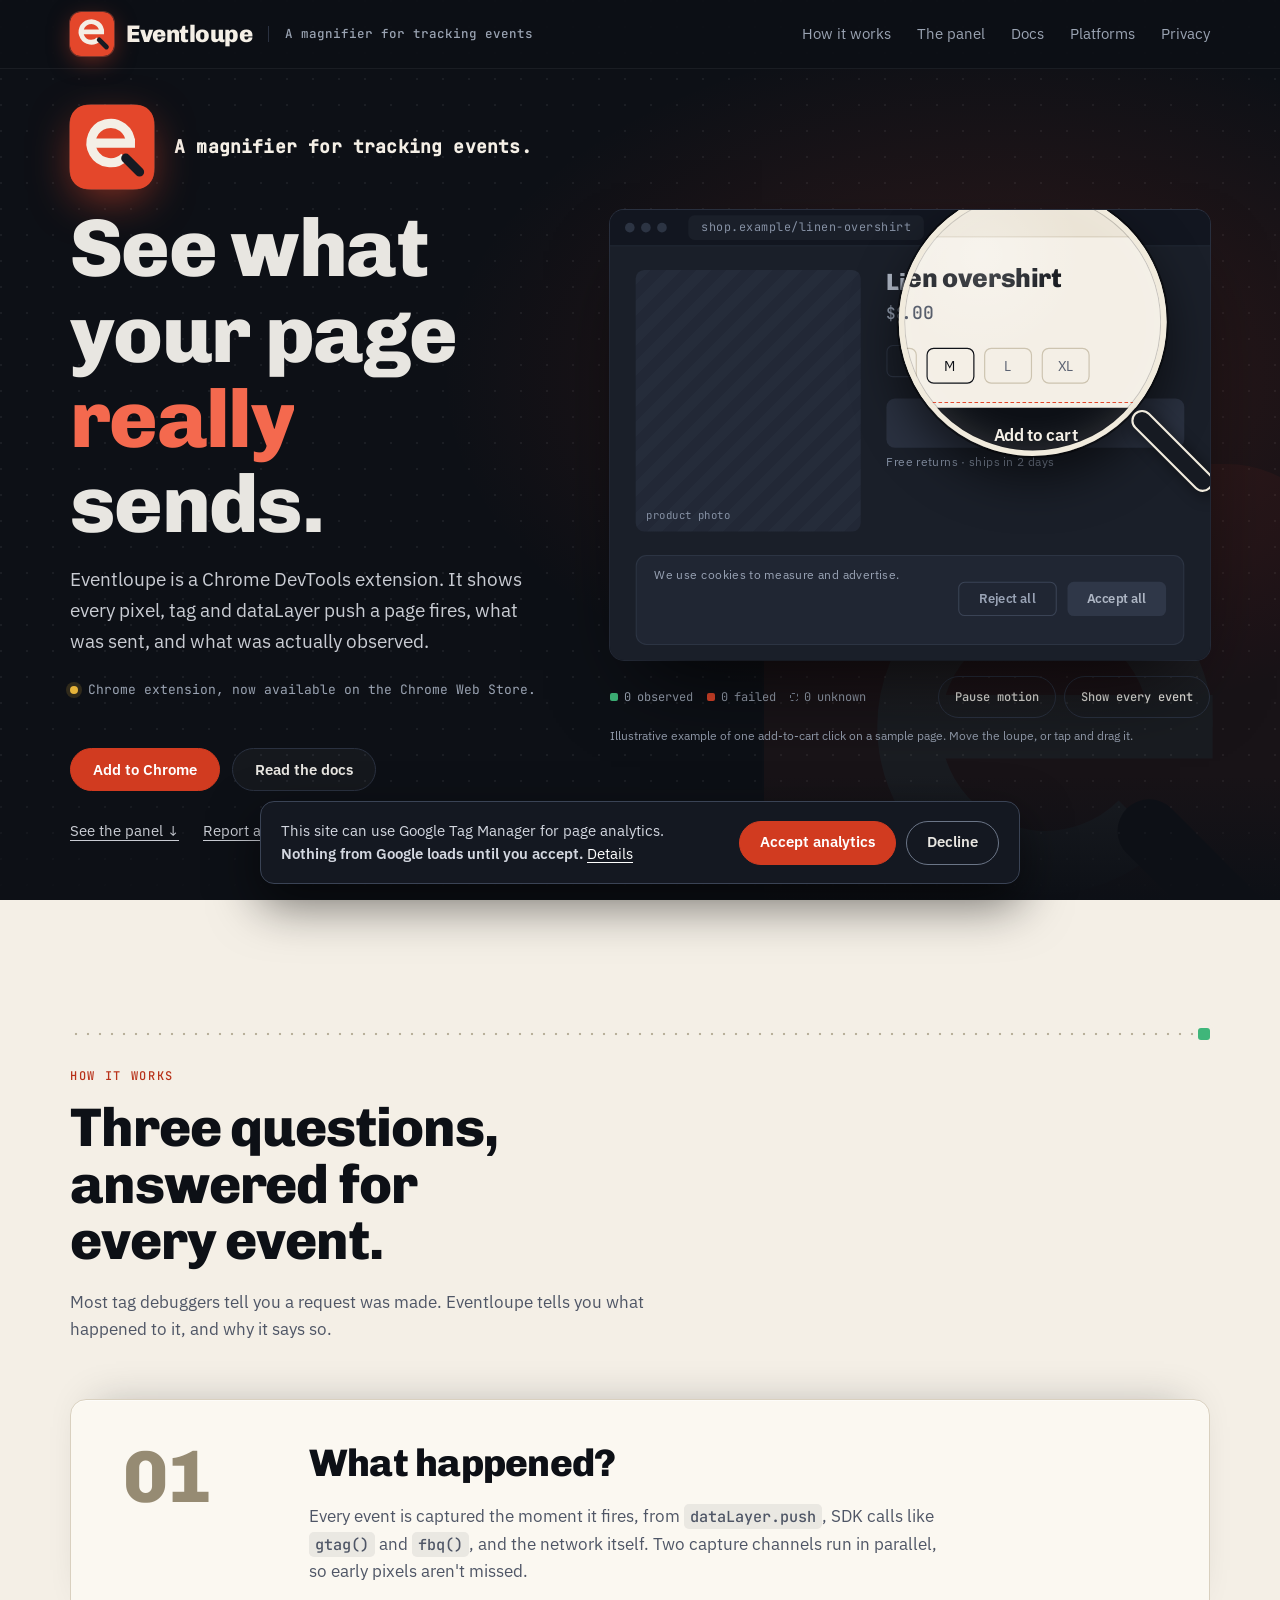
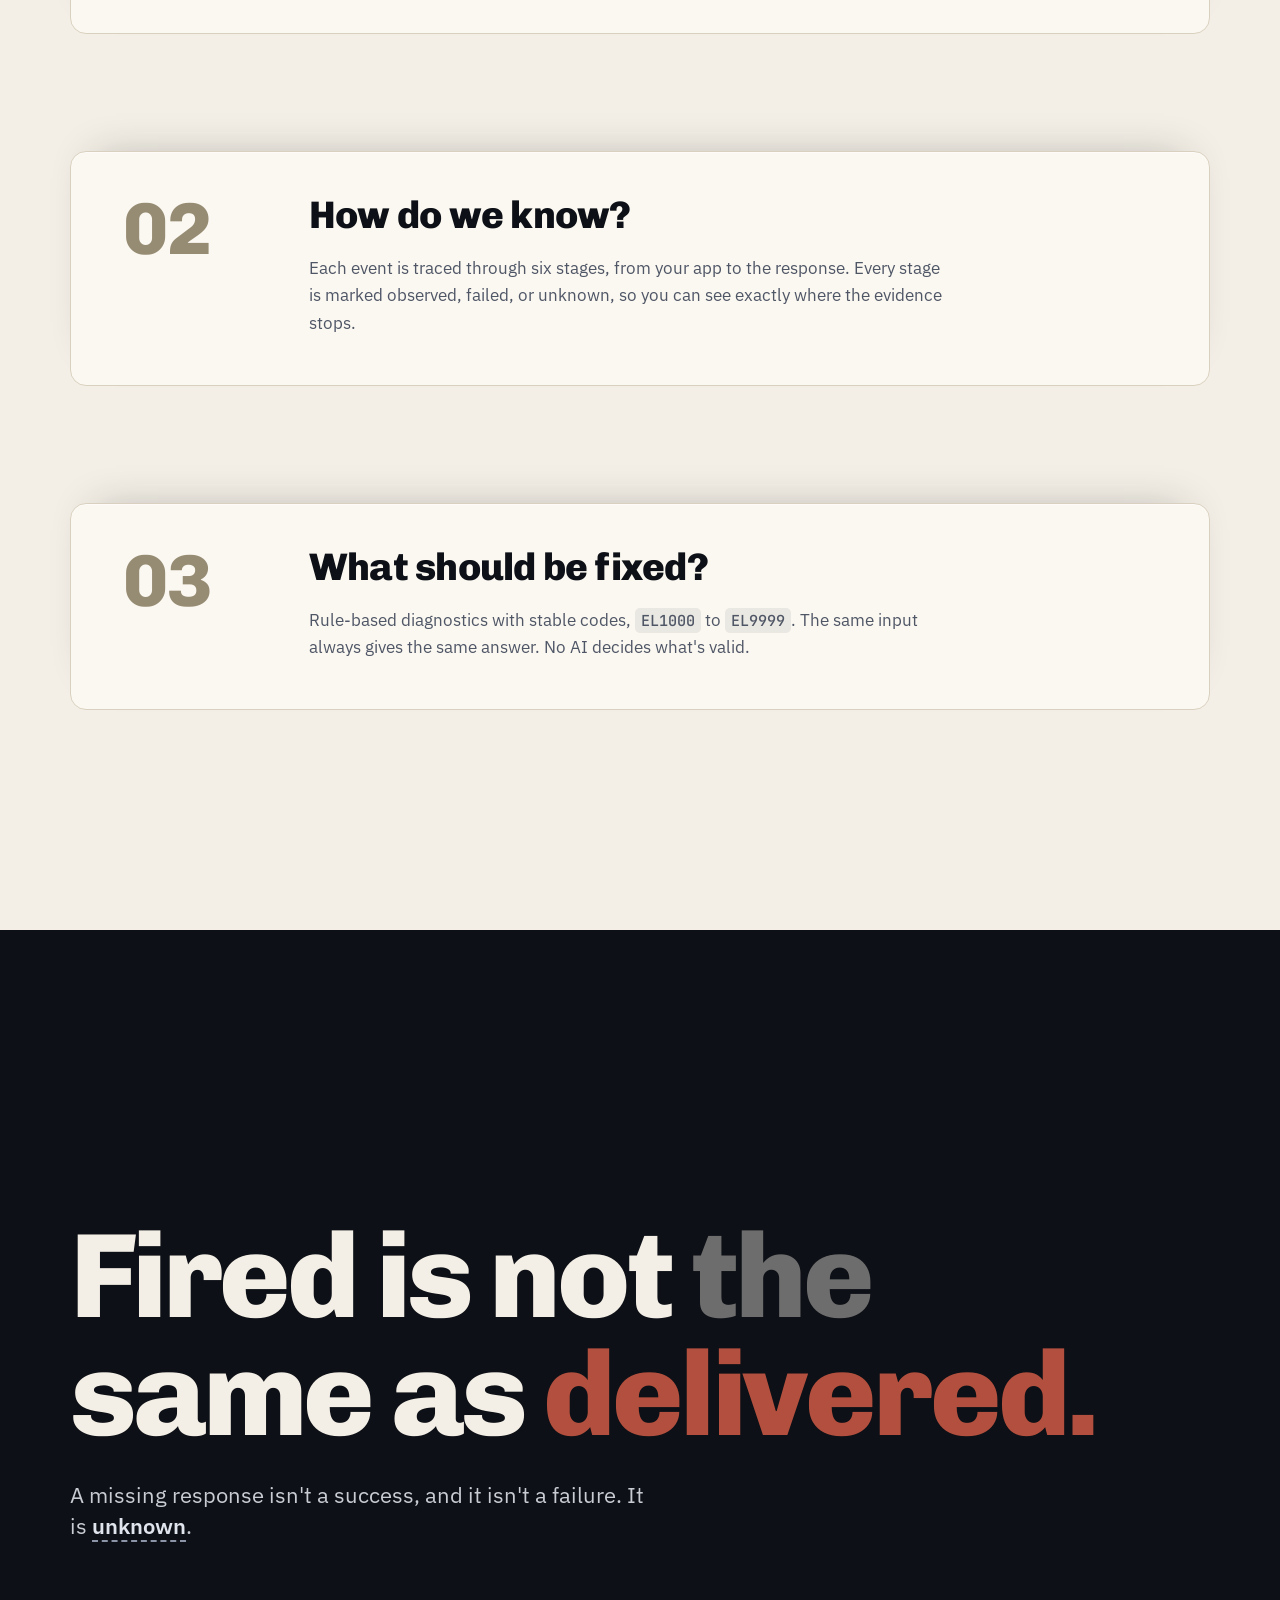
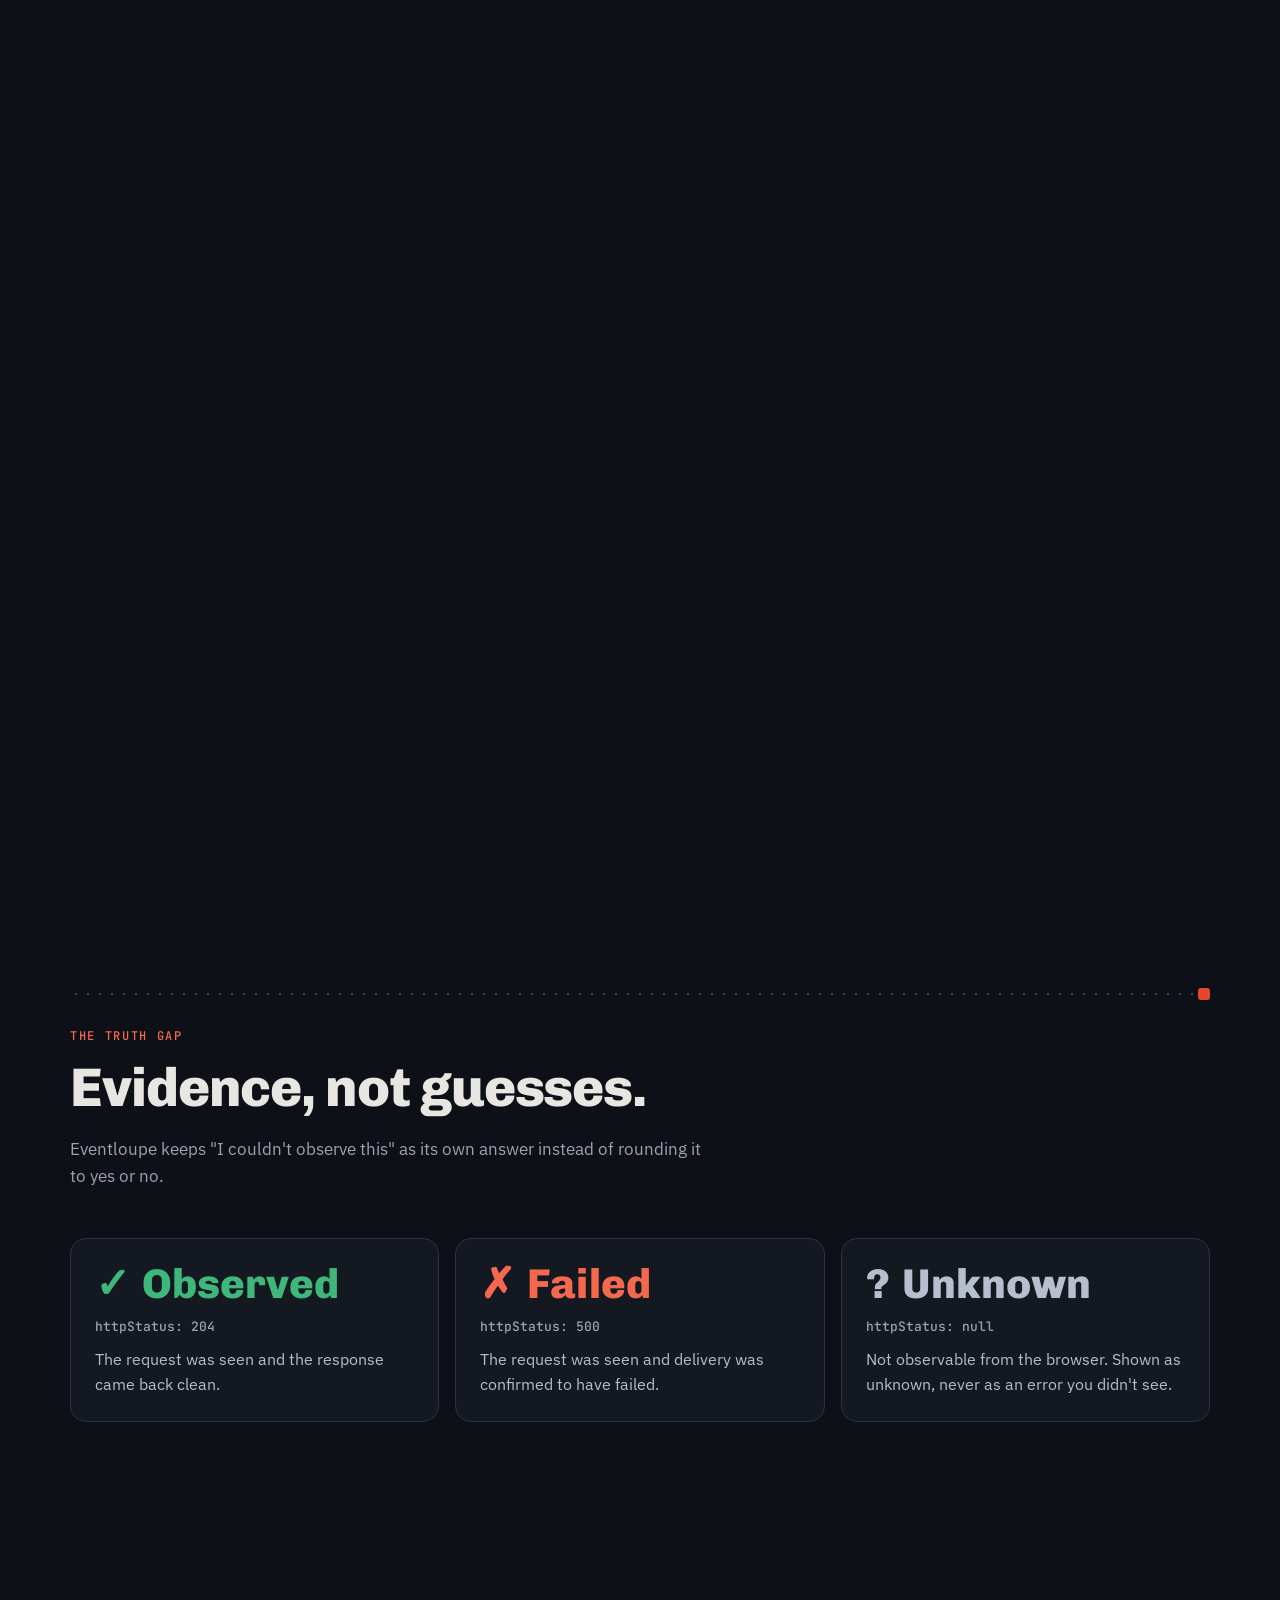
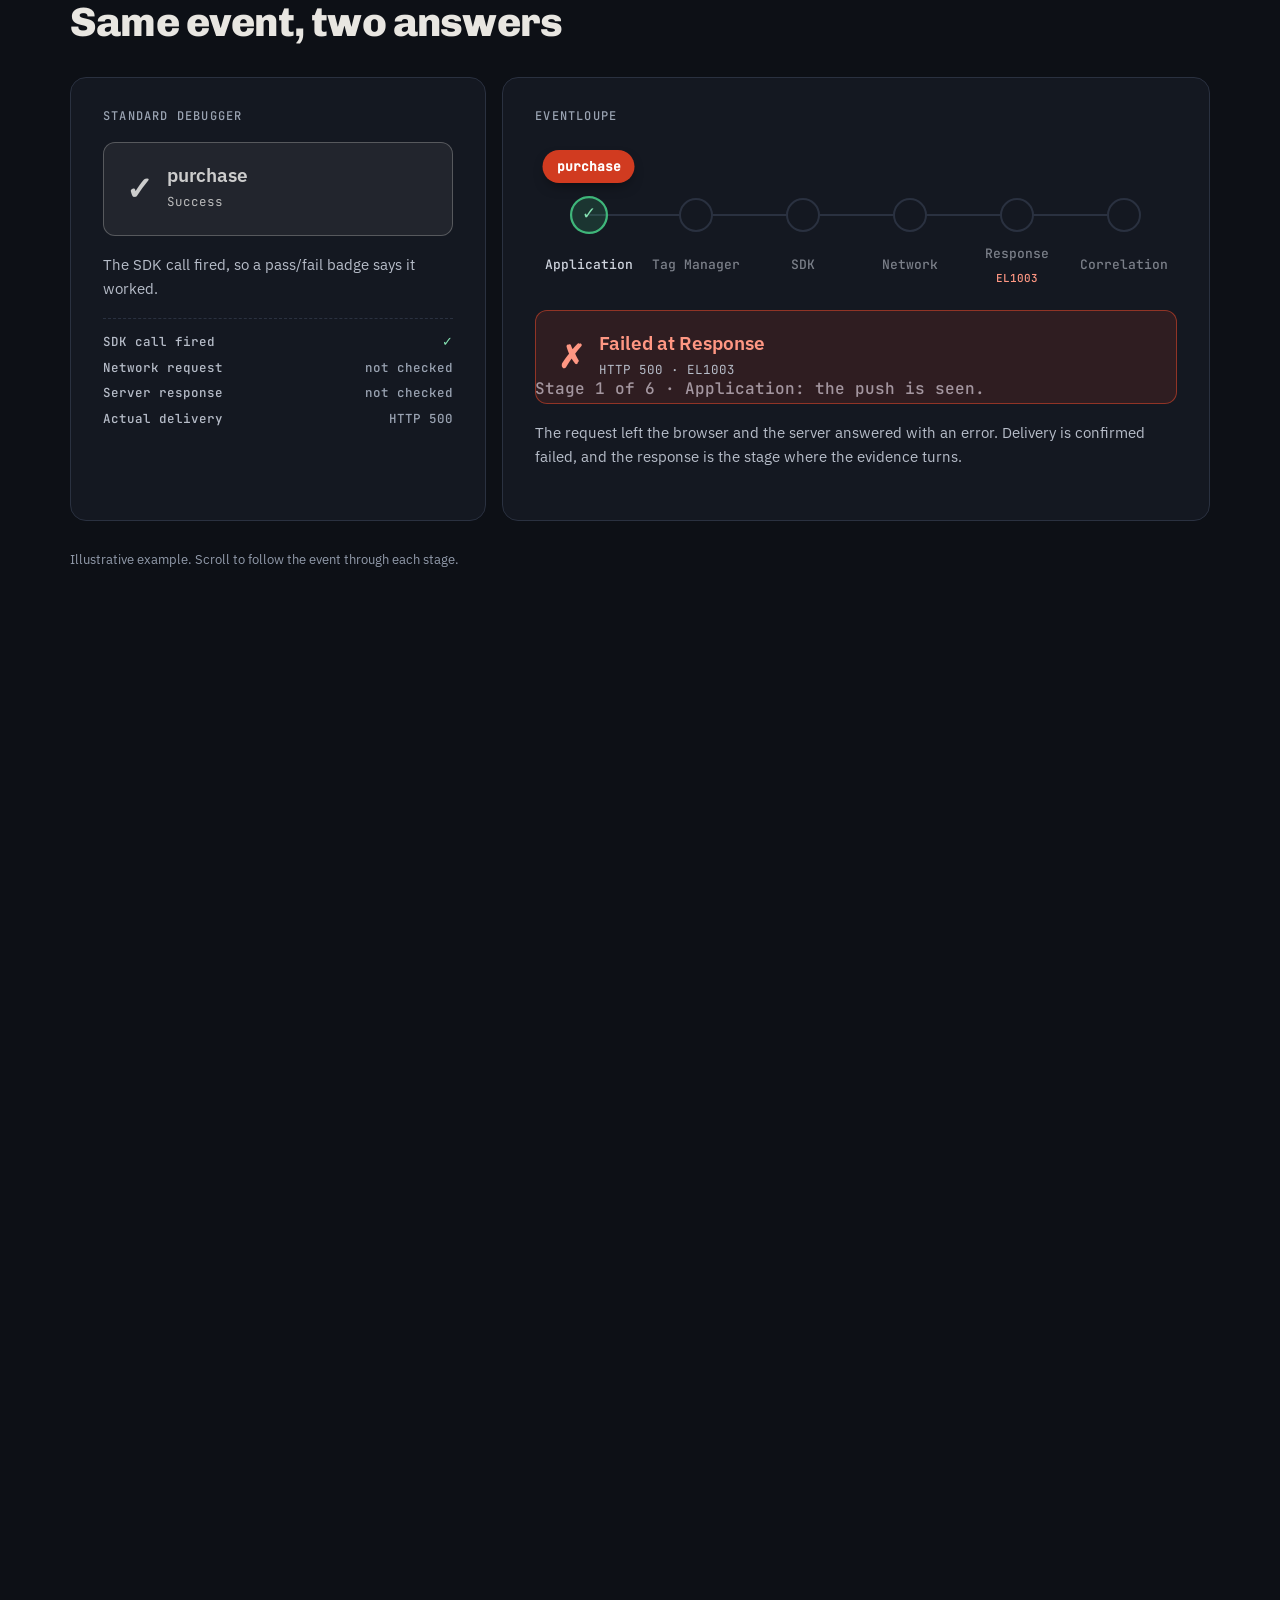
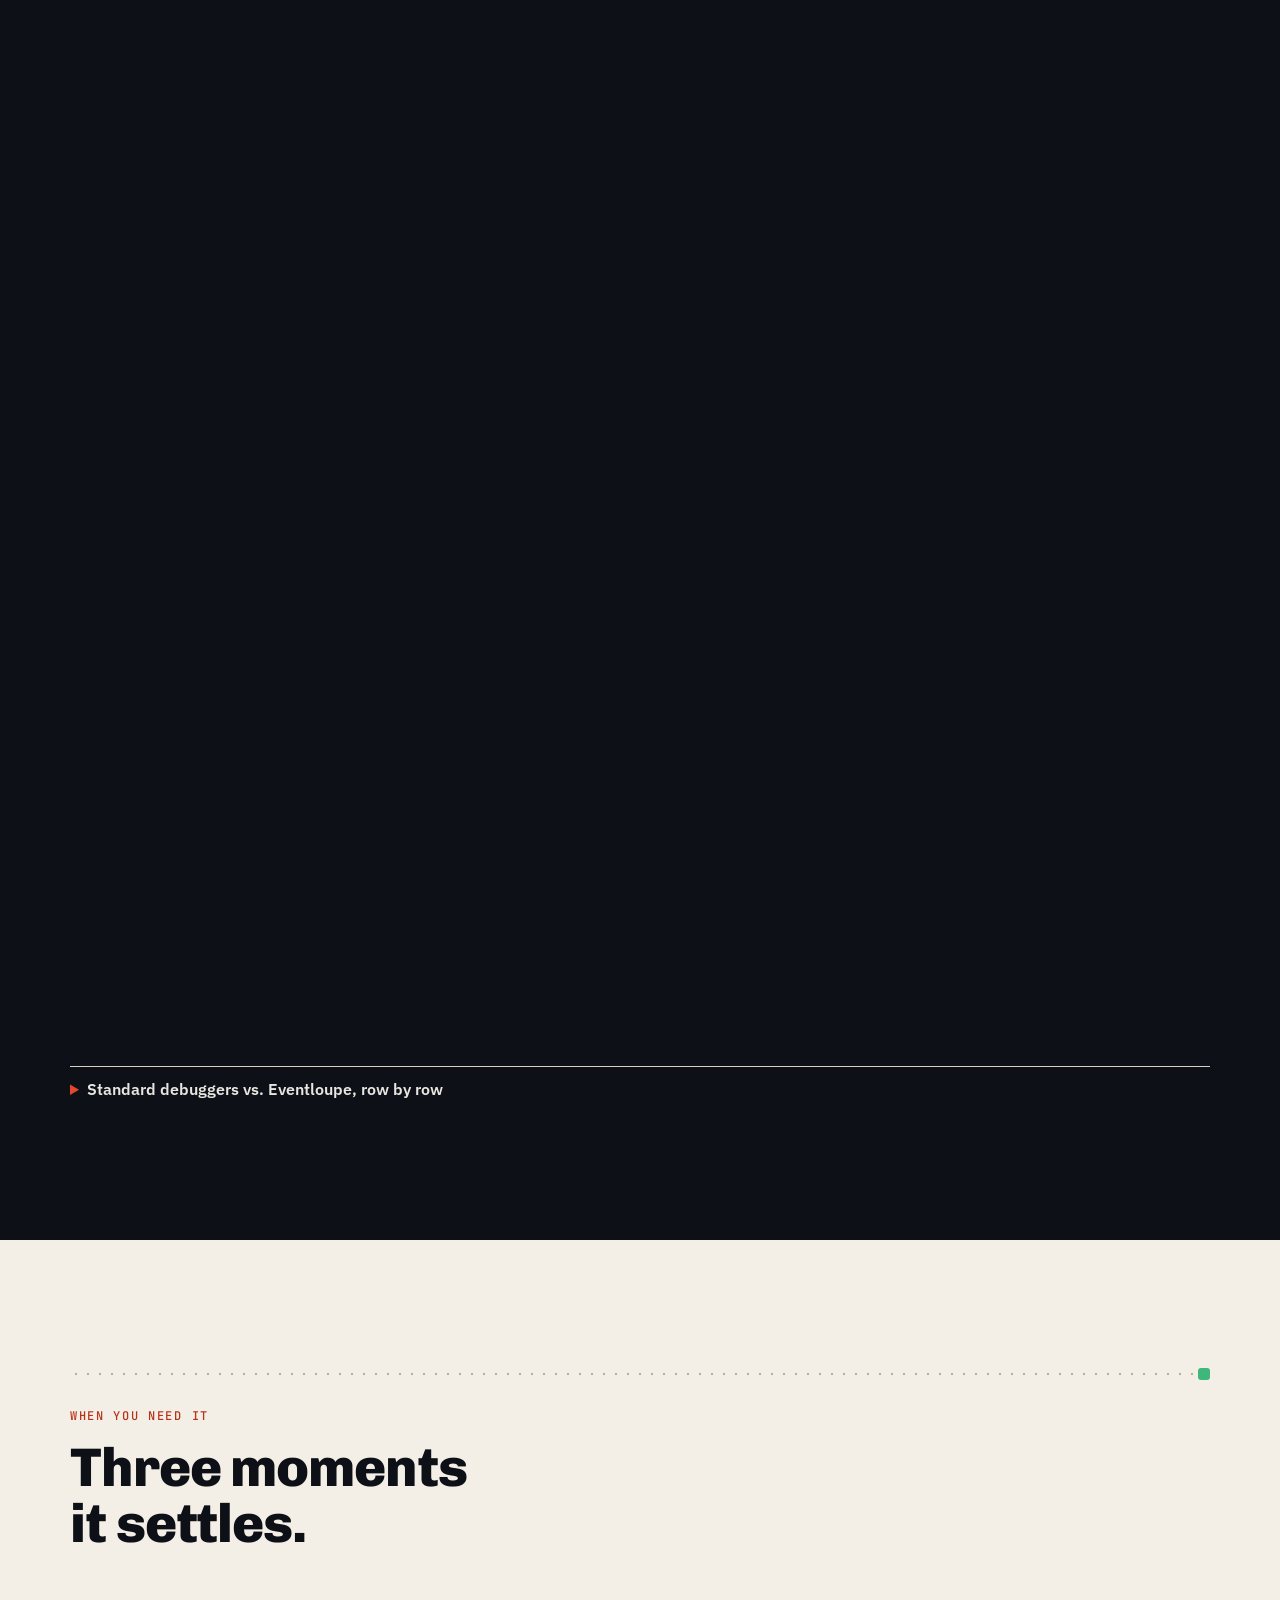
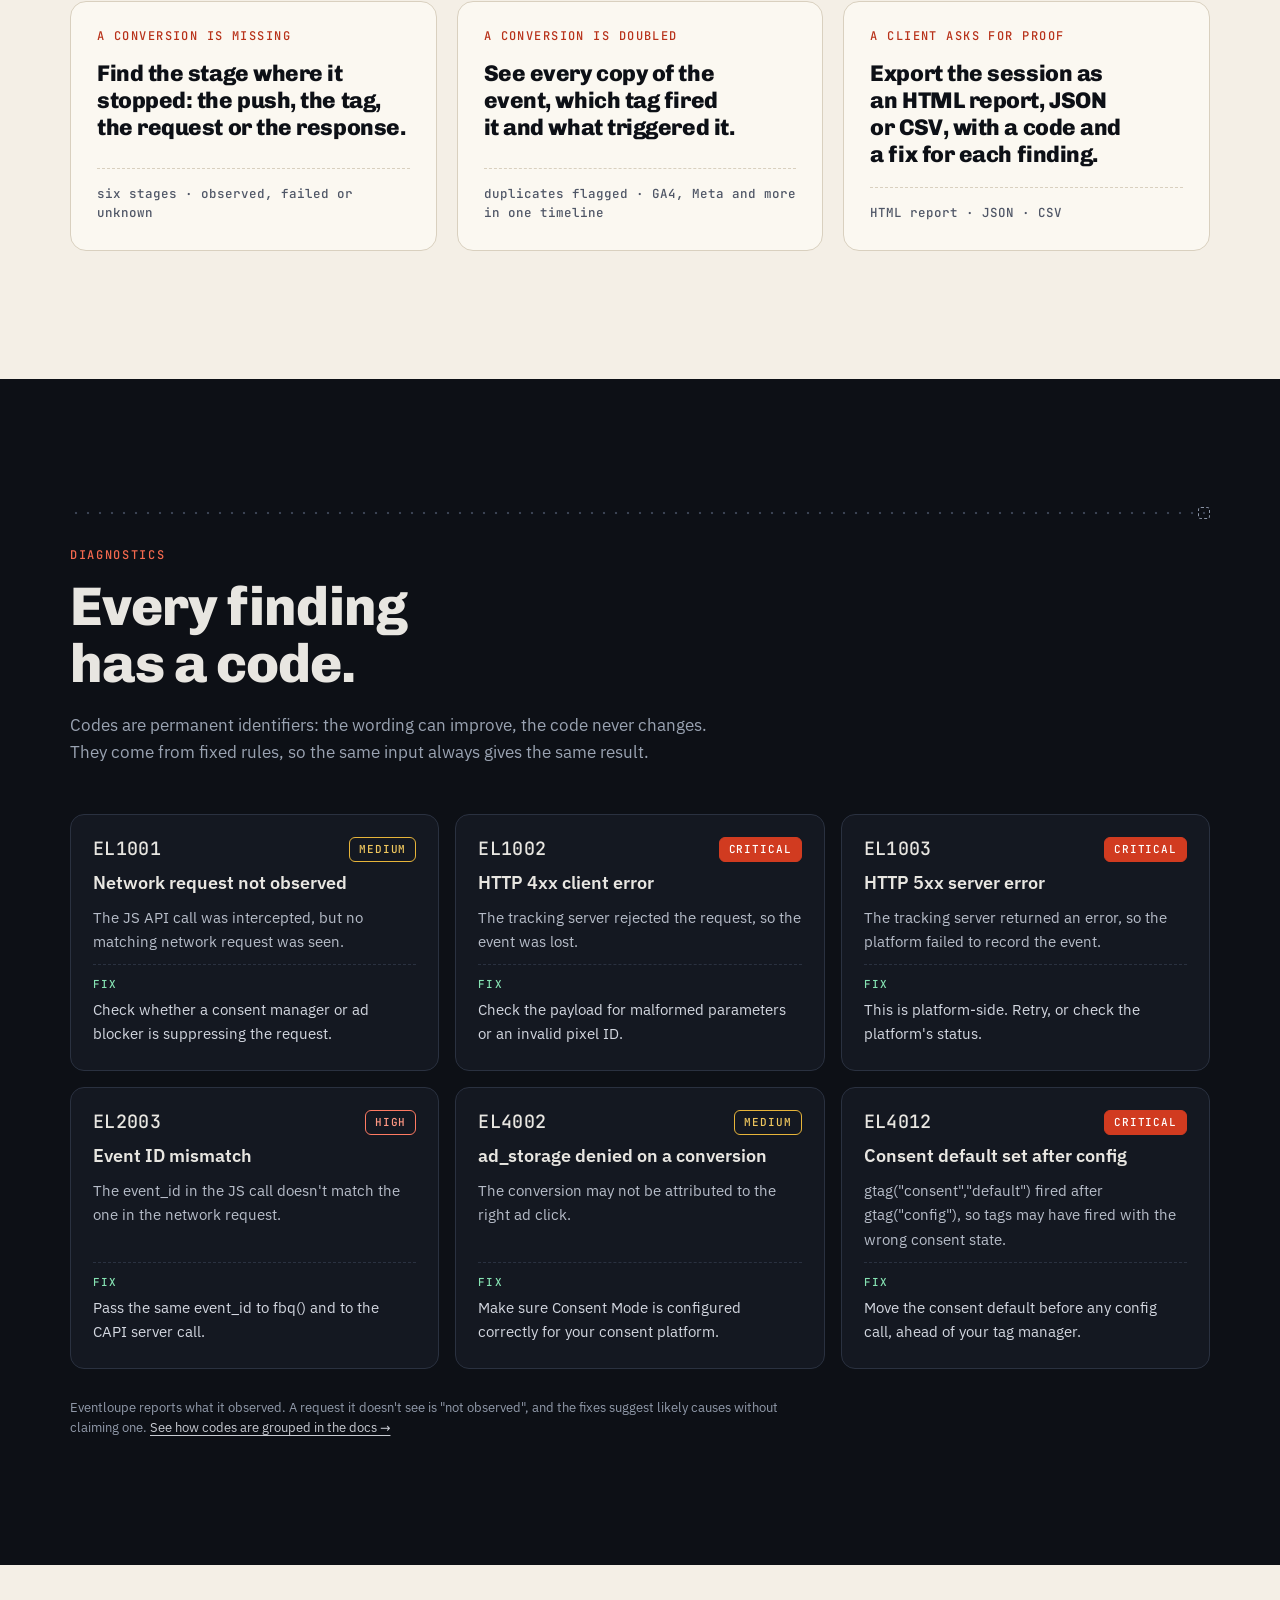
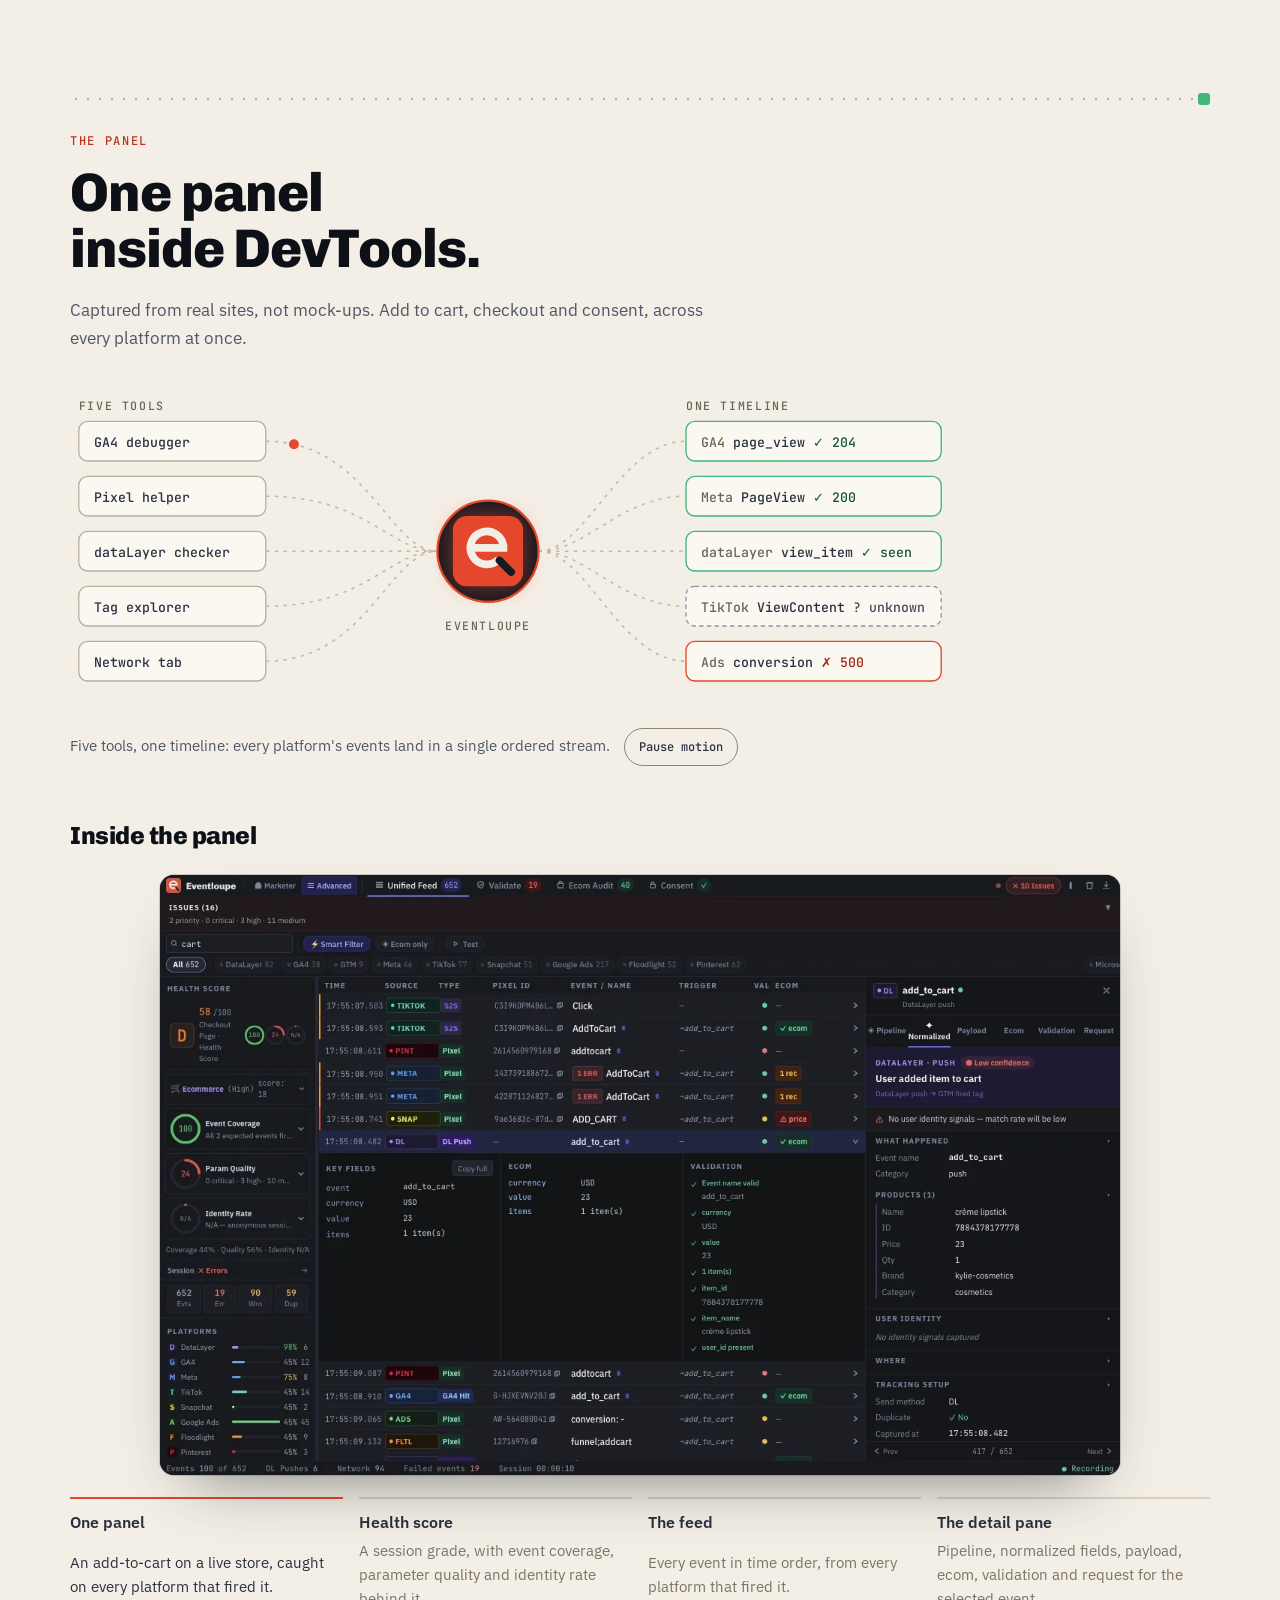
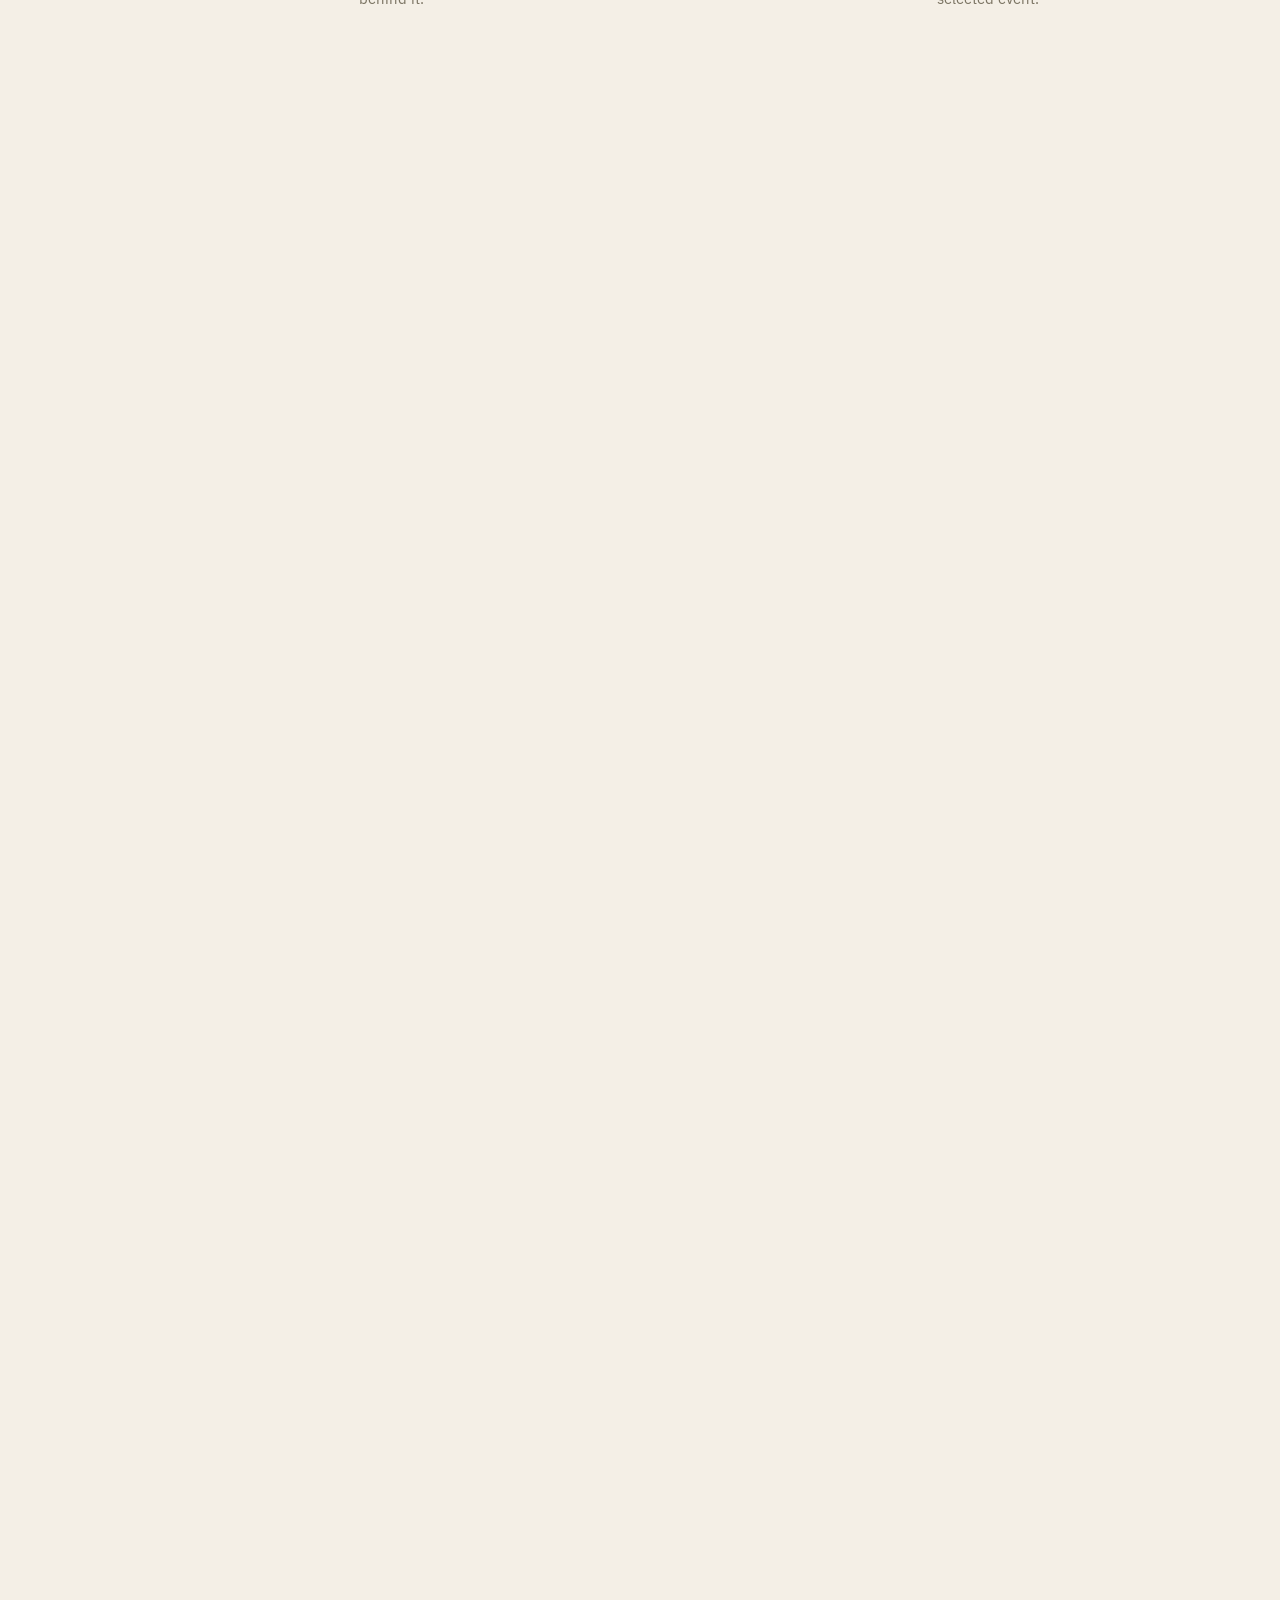
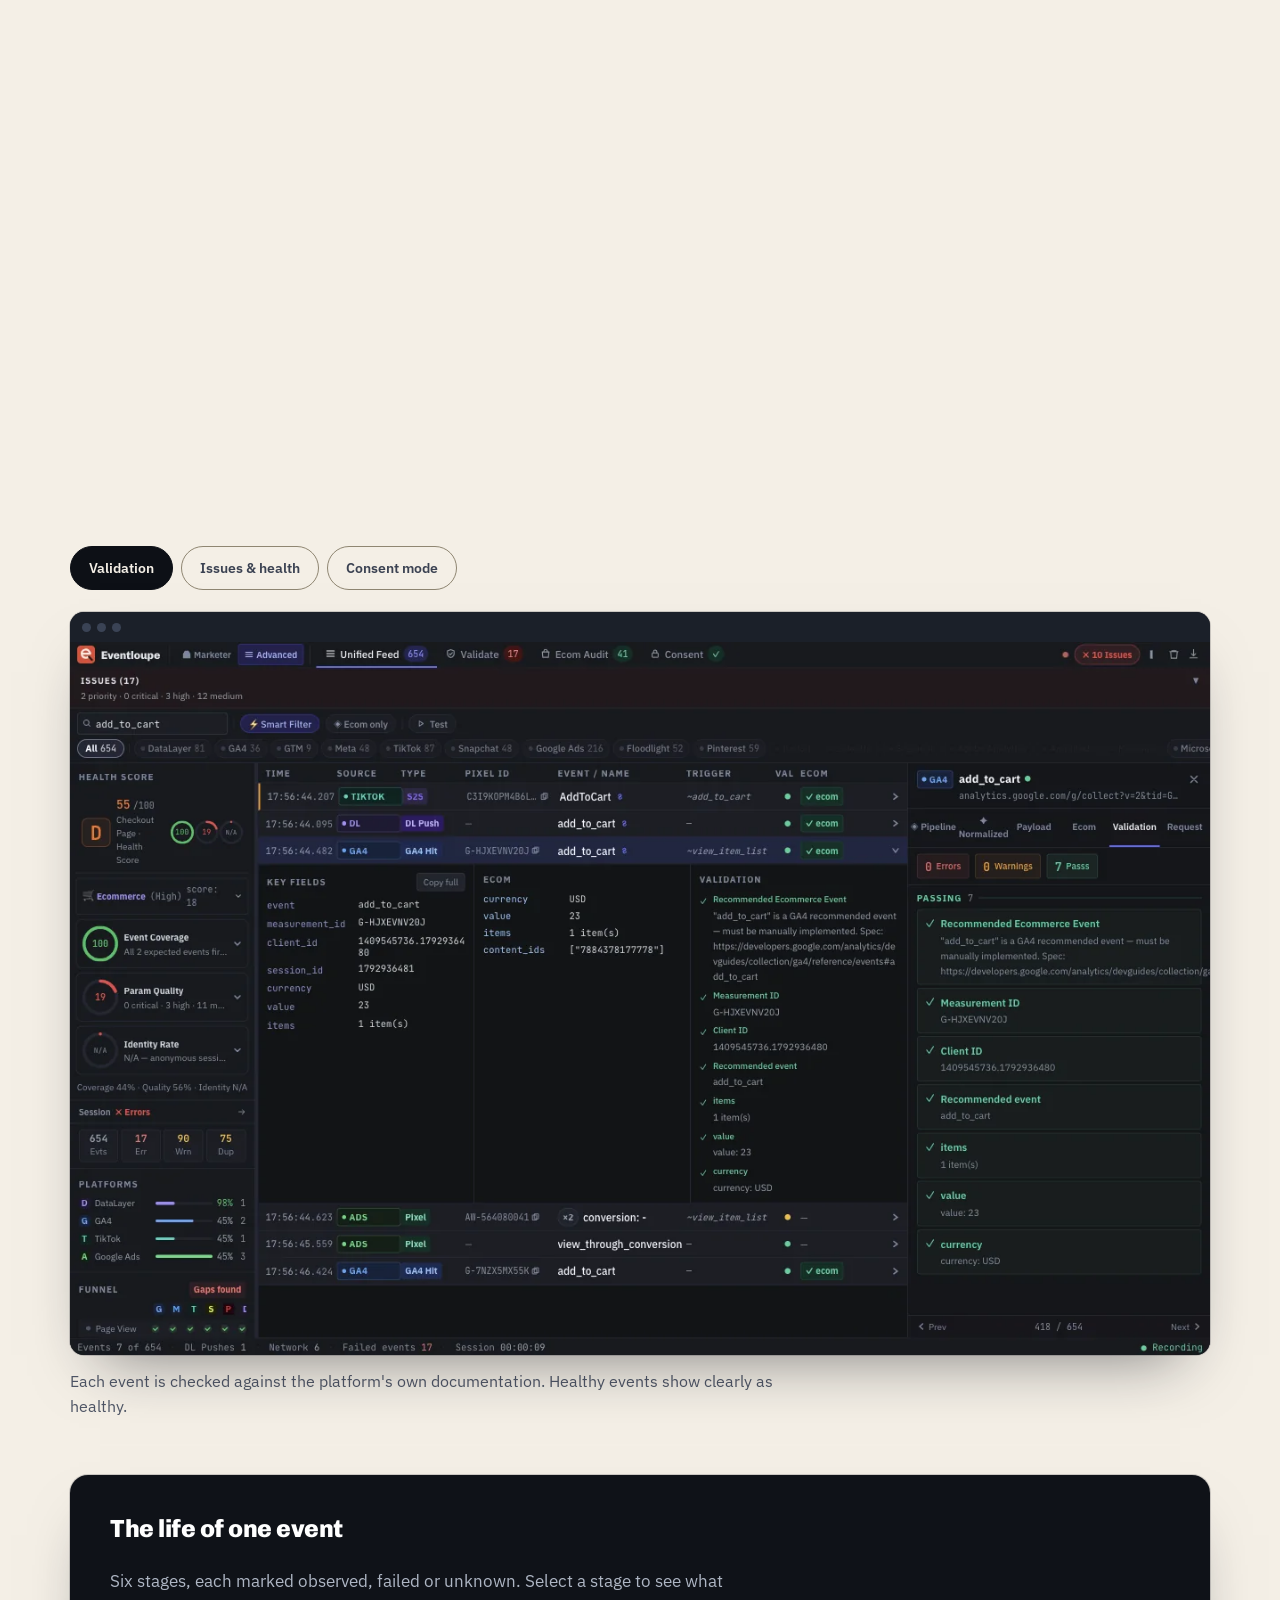
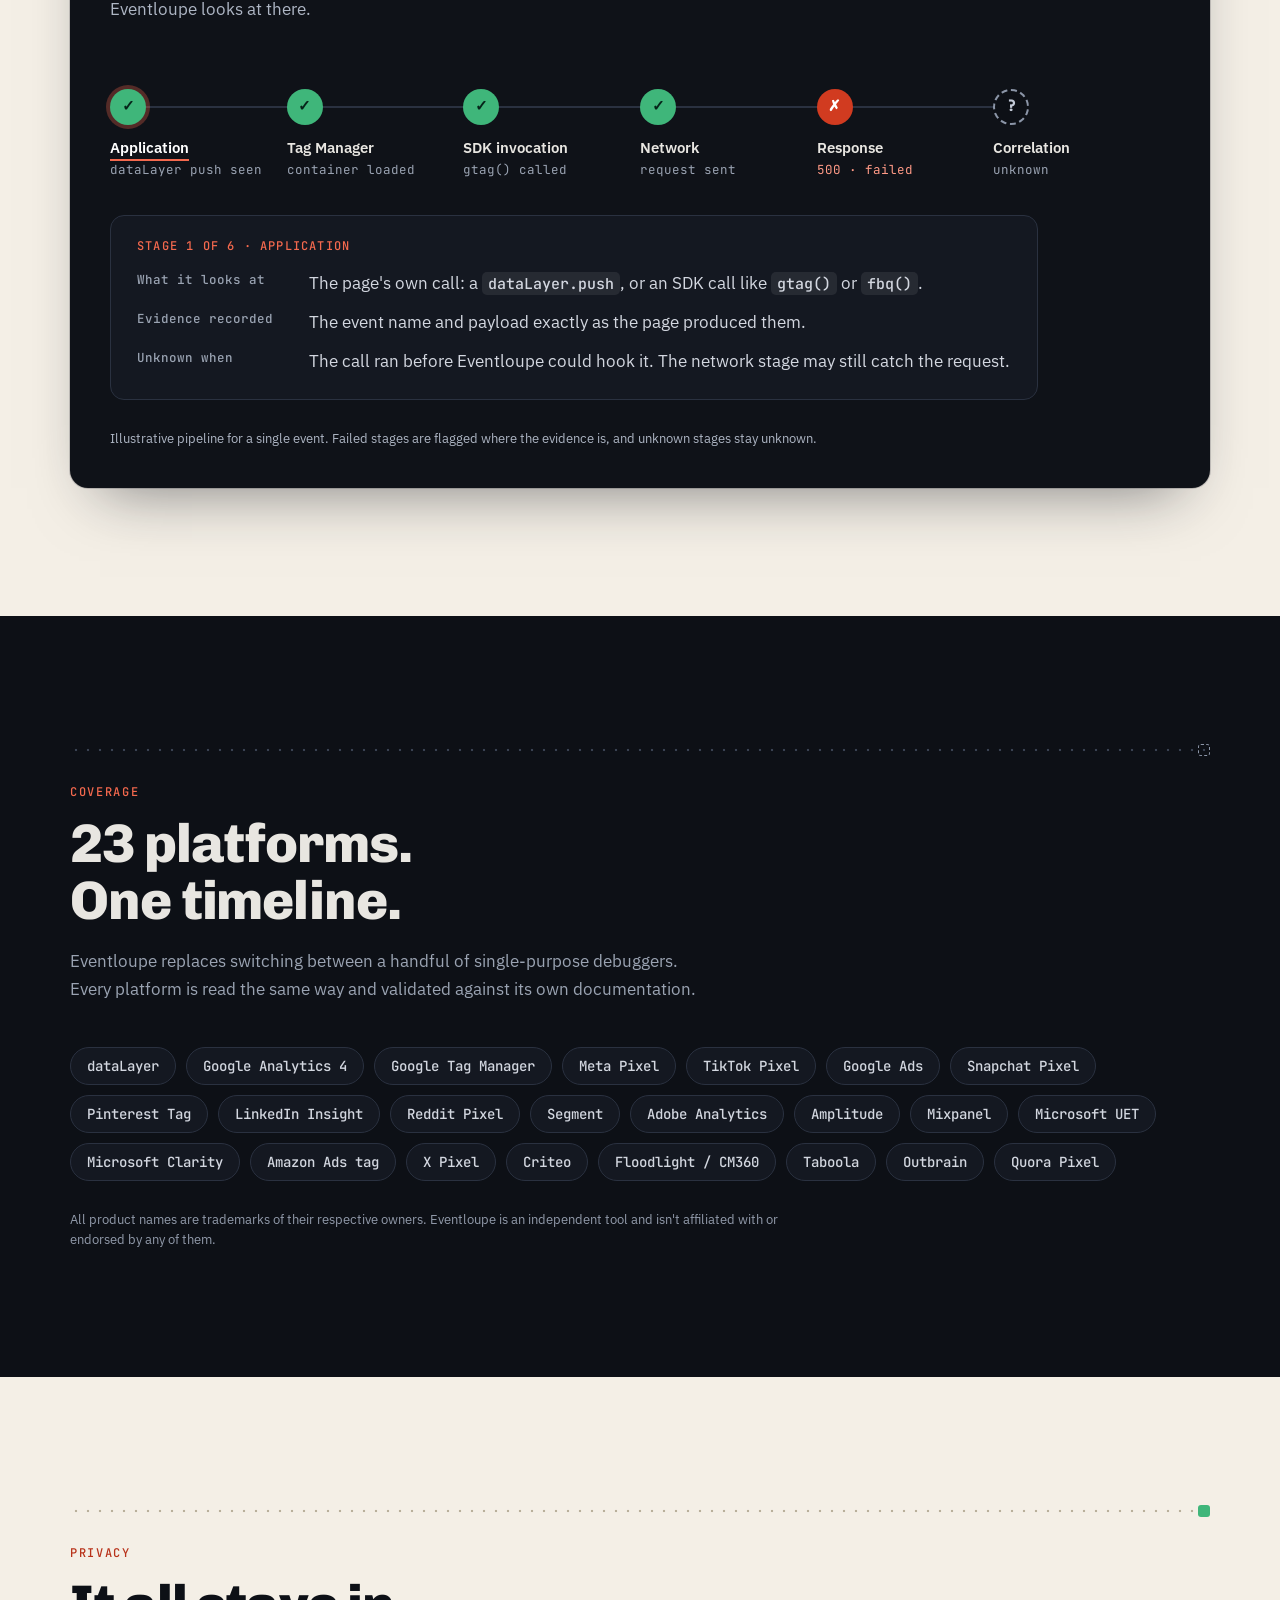
==== commit d862b2d9: "feat: announce Chrome Web Store availability on the site Co-Authored-By: Claude Sonnet 5.5 <noreply@" ====
--- a/index.html
+++ b/index.html
@@ -66,6 +66,8 @@
    "applicationSubCategory": "Tag and dataLayer debugging",
    "operatingSystem": "Chrome on Windows, macOS, Linux and ChromeOS",
    "browserRequirements": "Requires Google Chrome with DevTools",
+   "installUrl": "https://chromewebstore.google.com/detail/pjpdmenmnoaohfbcbplmpmnaegpgmnmp",
+   "downloadUrl": "https://chromewebstore.google.com/detail/pjpdmenmnoaohfbcbplmpmnaegpgmnmp",
    "softwareVersion": "1.0.0",
    "inLanguage": "en",
    "publisher": {
@@ -126,10 +128,10 @@
     },
     {
      "@type": "Question",
-     "name": "When is Eventloupe available?",
+     "name": "Where can I get Eventloupe?",
      "acceptedAnswer": {
       "@type": "Answer",
-      "text": "Eventloupe is launching soon on the Chrome Web Store."
+      "text": "Eventloupe is available now on the Chrome Web Store: https://chromewebstore.google.com/detail/pjpdmenmnoaohfbcbplmpmnaegpgmnmp. It works in Google Chrome, inside DevTools."
      }
     }
    ]
@@ -181,21 +183,13 @@
       </div>
       <h1 id="h1"><span class="hw" style="--w:0"><span>See</span></span> <span class="hw" style="--w:1"><span>what</span></span> <span class="hw" style="--w:2"><span>your</span></span> <span class="hw" style="--w:3"><span>page</span></span> <span class="hw" style="--w:4"><span><em>really</em></span></span> <span class="hw" style="--w:5"><span>sends.</span></span></h1>
       <p class="lede">Eventloupe is a Chrome DevTools extension. It shows every pixel, tag and dataLayer push a page fires, what was sent, and what was actually observed.</p>
-      <!-- Waitlist is HIDDEN until it is wired. To go live: set data-endpoint on the form to the provider URL, remove its `hidden`
-           attribute, delete the #wl-soon block below, and apply store/waitlist-privacy-addendum.md to the privacy page. -->
       <div class="wl-soon" id="wl-soon">
-        <p class="wl-note"><i aria-hidden="true"></i>Chrome extension, launching soon on the Chrome Web Store.</p>
-        <a class="pill primary" href="docs.html">Read the docs</a>
-      </div>
-      <form class="waitlist" id="waitlist" novalidate data-endpoint="" aria-label="Join the waitlist" hidden>
-        <div class="wl-row">
-          <label class="sr-only" for="wl-email">Email address</label>
-          <input id="wl-email" name="email" type="email" inputmode="email" autocomplete="email" placeholder="you@company.com" required aria-describedby="wl-note">
-          <input class="hp" name="website" type="text" tabindex="-1" autocomplete="off" inert>
-          <button class="pill primary" type="submit">Join the waitlist</button>
+        <p class="wl-note"><i aria-hidden="true"></i>Chrome extension, now available on the Chrome Web Store.</p>
+        <div class="cta-row">
+          <a class="pill primary" href="https://chromewebstore.google.com/detail/pjpdmenmnoaohfbcbplmpmnaegpgmnmp?source=website" rel="noopener">Add to Chrome</a>
+          <a class="pill" href="docs.html">Read the docs</a>
         </div>
-        <p class="wl-note" id="wl-note" role="status" aria-live="polite"><i aria-hidden="true"></i>Chrome extension, launching soon on the Chrome Web Store. We'll email you once, when it's live.</p>
-      </form>
+      </div>
       <p class="hero-links"><a href="#panel">See the panel <span aria-hidden="true">↓</span></a><a href="https://github.com/sibingop-dev/eventloupe-privacy/issues" rel="noopener">Report a bug or share feedback</a></p>
     </div>
 
@@ -593,7 +587,7 @@
       <details><summary>Which platforms does Eventloupe support?</summary><p>Google Analytics 4, Google Tag Manager, Meta Pixel, TikTok, Google Ads, Snapchat, Pinterest, LinkedIn, Reddit, Segment, Adobe Analytics, Amplitude, Mixpanel, Microsoft UET, Microsoft Clarity, Amazon Ads tag, X, Criteo, Floodlight, Taboola, Outbrain, Quora and the dataLayer.</p></details>
       <details><summary>Does Eventloupe block or change requests?</summary><p>No. It only observes requests. It never blocks or modifies them.</p></details>
       <details><summary>Does the Eventloupe extension send my data anywhere?</summary><p>No. Captured events stay in your browser. The extension has no accounts, no servers and no analytics.</p></details>
-      <details><summary>When is Eventloupe available?</summary><p>Eventloupe is launching soon on the Chrome Web Store.</p></details>
+      <details><summary>Where can I get Eventloupe?</summary><p>Eventloupe is available now on the <a href="https://chromewebstore.google.com/detail/pjpdmenmnoaohfbcbplmpmnaegpgmnmp?source=website" rel="noopener">Chrome Web Store</a>. It works in Google Chrome, inside DevTools.</p></details>
     </div>
   </div>
 </section>
@@ -603,11 +597,12 @@
   <div class="wrap close-grid">
     <div>
     <div class="trace" aria-hidden="true"><i class="ok"></i></div>
-    <p class="eyebrow">Launching soon</p>
-    <h2 id="h-close">Docs now. Install soon.</h2>
-    <p class="sub">What happened, how do we know, and what should be fixed: Eventloupe answers all three for every event. The extension is launching soon on the Chrome Web Store, and the documentation is open now.</p>
+    <p class="eyebrow">Available now</p>
+    <h2 id="h-close">Install it. Open DevTools.</h2>
+    <p class="sub">What happened, how do we know, and what should be fixed: Eventloupe answers all three for every event. Add the extension from the Chrome Web Store, or read the documentation first.</p>
     <div class="cta-row">
-      <a class="pill primary" href="docs.html">Read the docs</a>
+      <a class="pill primary" href="https://chromewebstore.google.com/detail/pjpdmenmnoaohfbcbplmpmnaegpgmnmp?source=website" rel="noopener">Add to Chrome</a>
+      <a class="pill" href="docs.html">Read the docs</a>
       <a class="pill" href="https://github.com/sibingop-dev/eventloupe-privacy/issues" rel="noopener">Share feedback on GitHub</a>
     </div>
     </div>
@@ -628,6 +623,7 @@
   <div class="wrap">
     <a class="brand big" href="./"><span class="mark" aria-hidden="true"><svg width="56" height="56"><use href="#lm"/></svg></span><span class="word">Eventloupe</span></a>
     <nav aria-label="Footer">
+      <a href="https://chromewebstore.google.com/detail/pjpdmenmnoaohfbcbplmpmnaegpgmnmp?source=website" rel="noopener">Chrome Web Store</a>
       <a href="docs.html">Docs</a>
       <a href="privacy.html">Privacy</a>
       <button type="button" class="linkbtn" data-consent-open>Analytics choice</button>
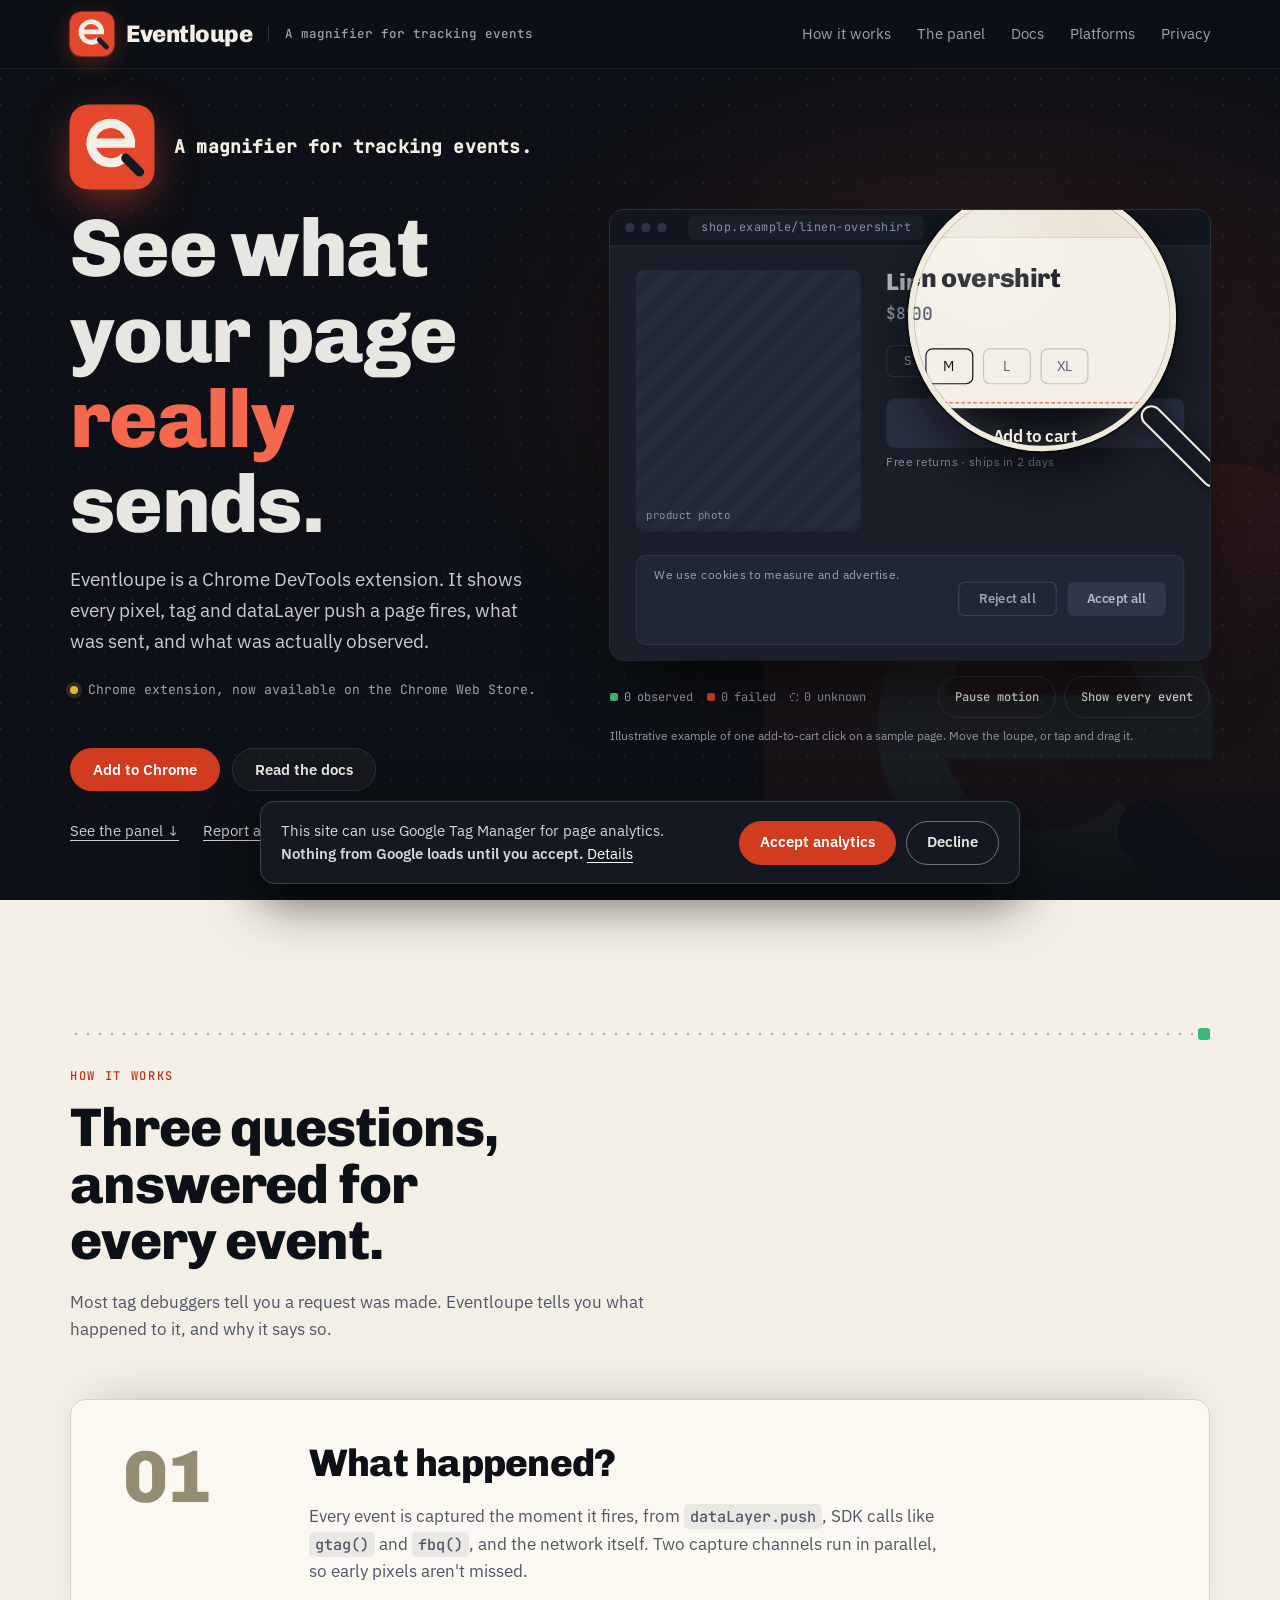
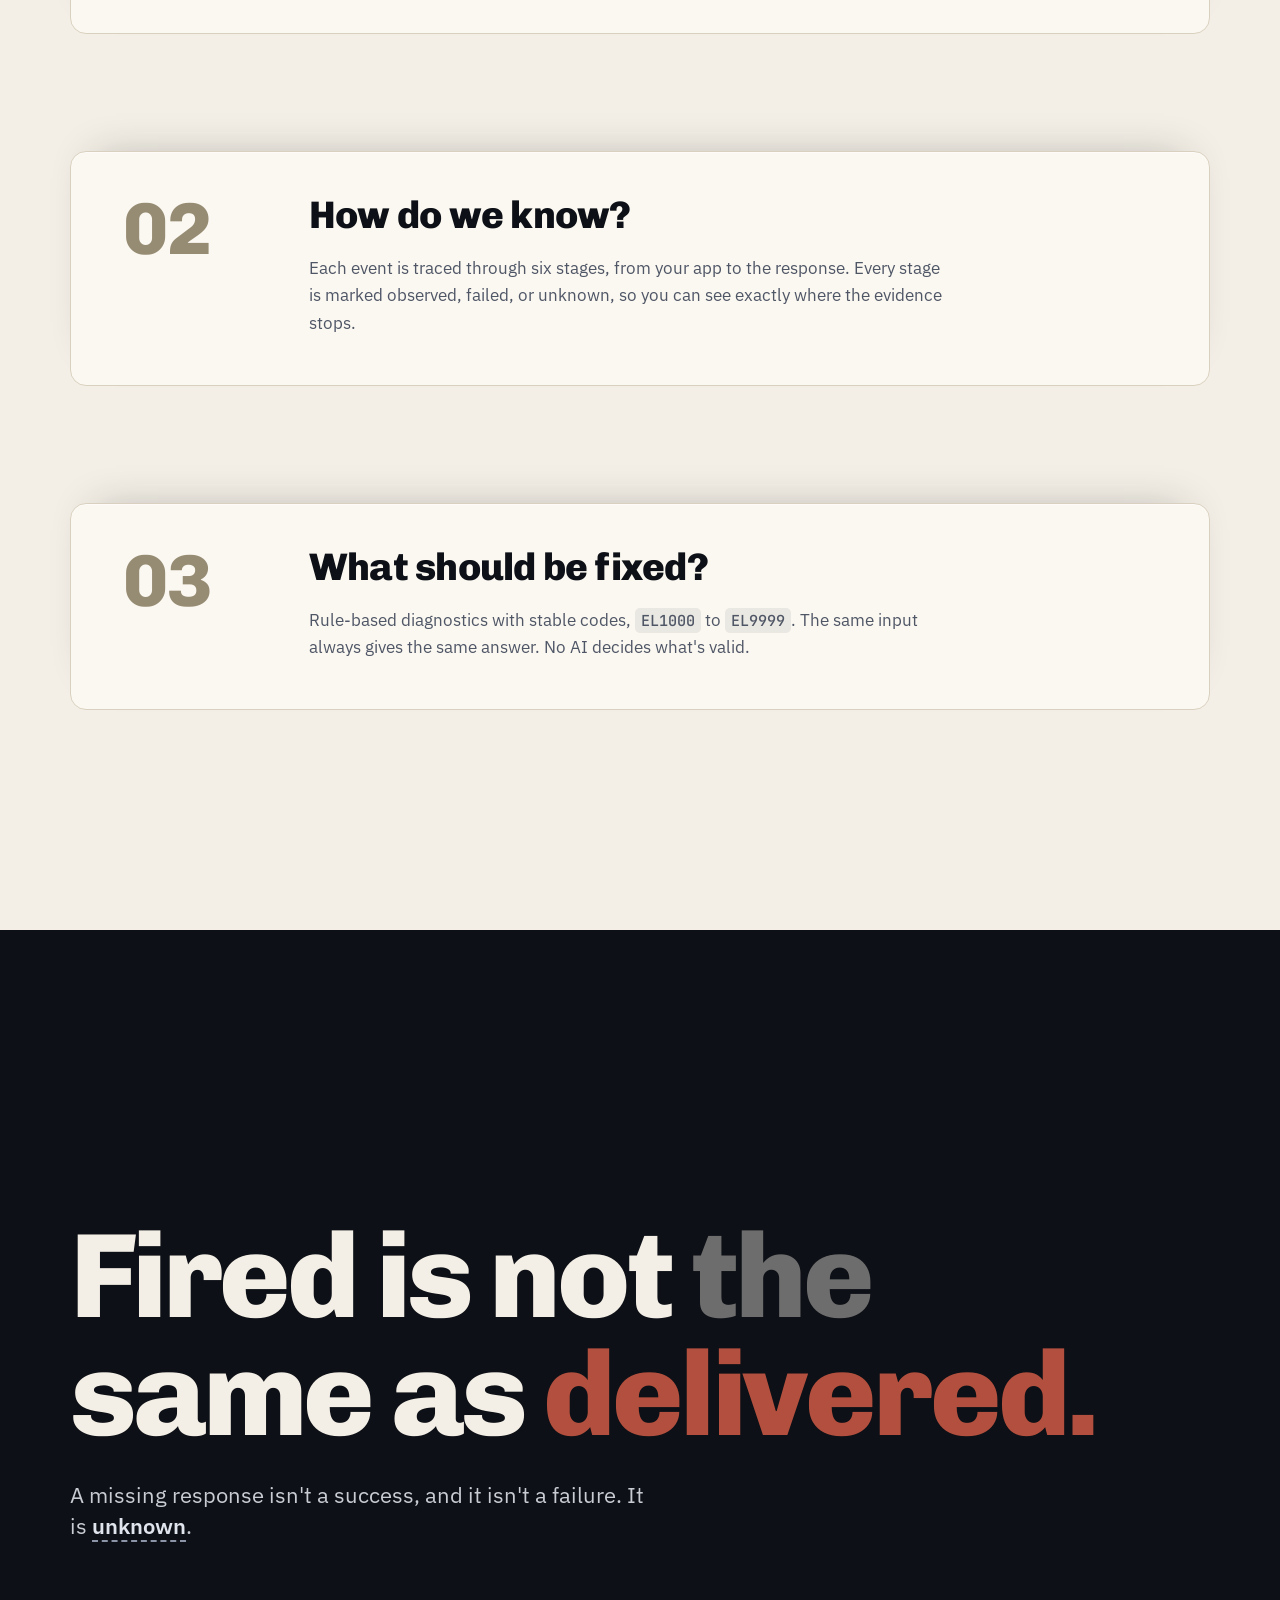
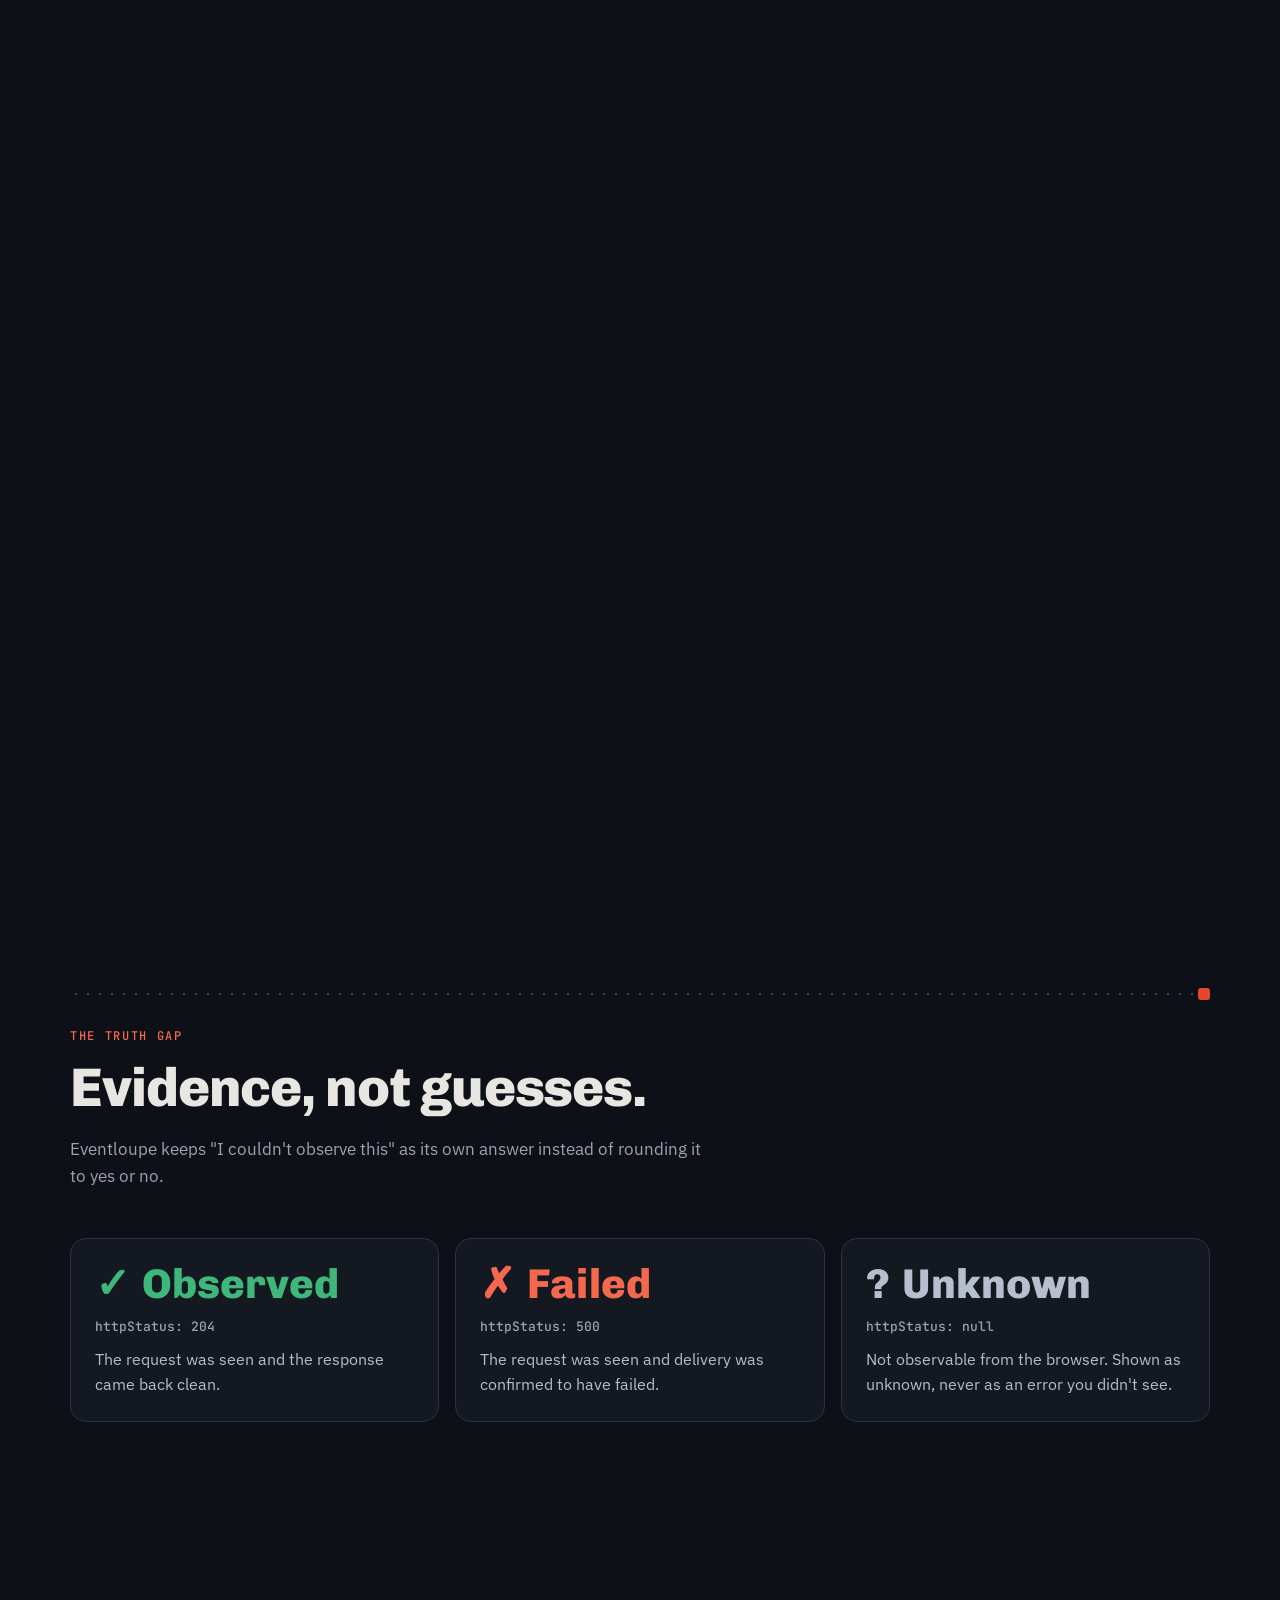
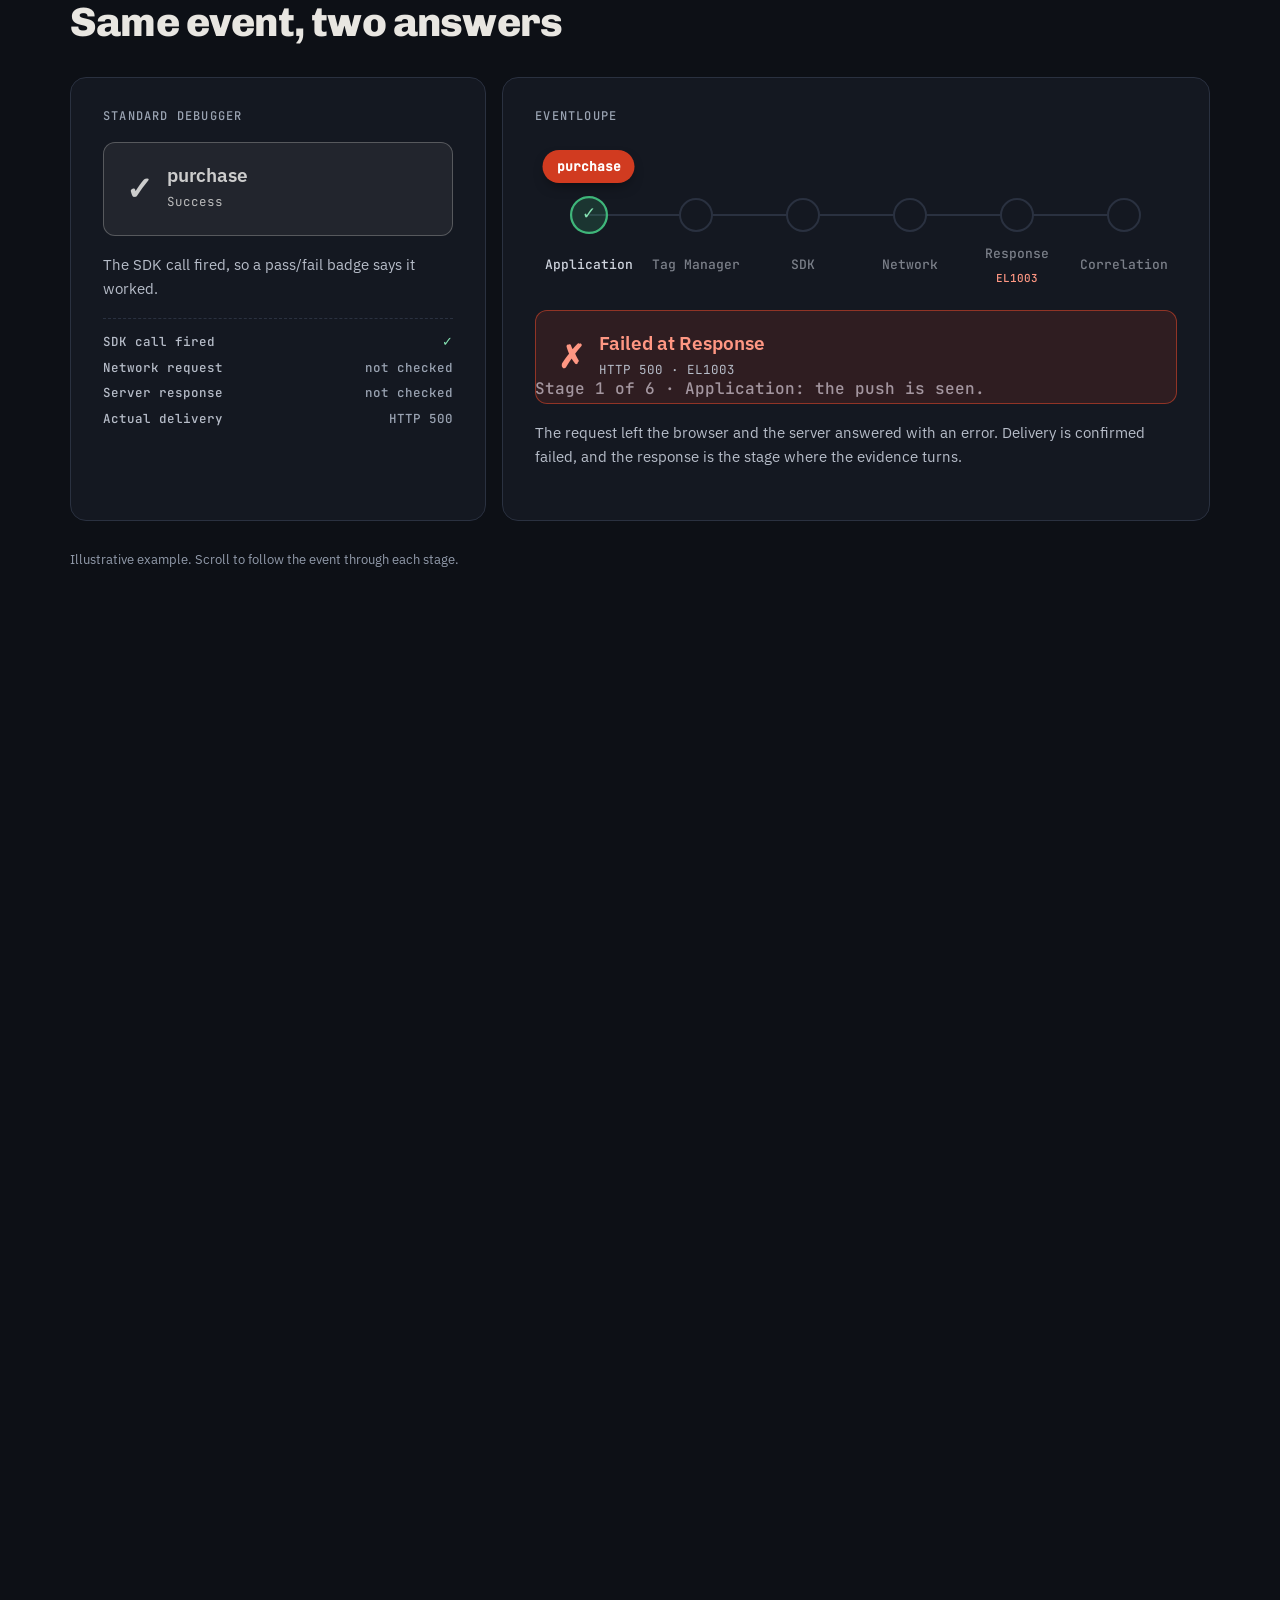
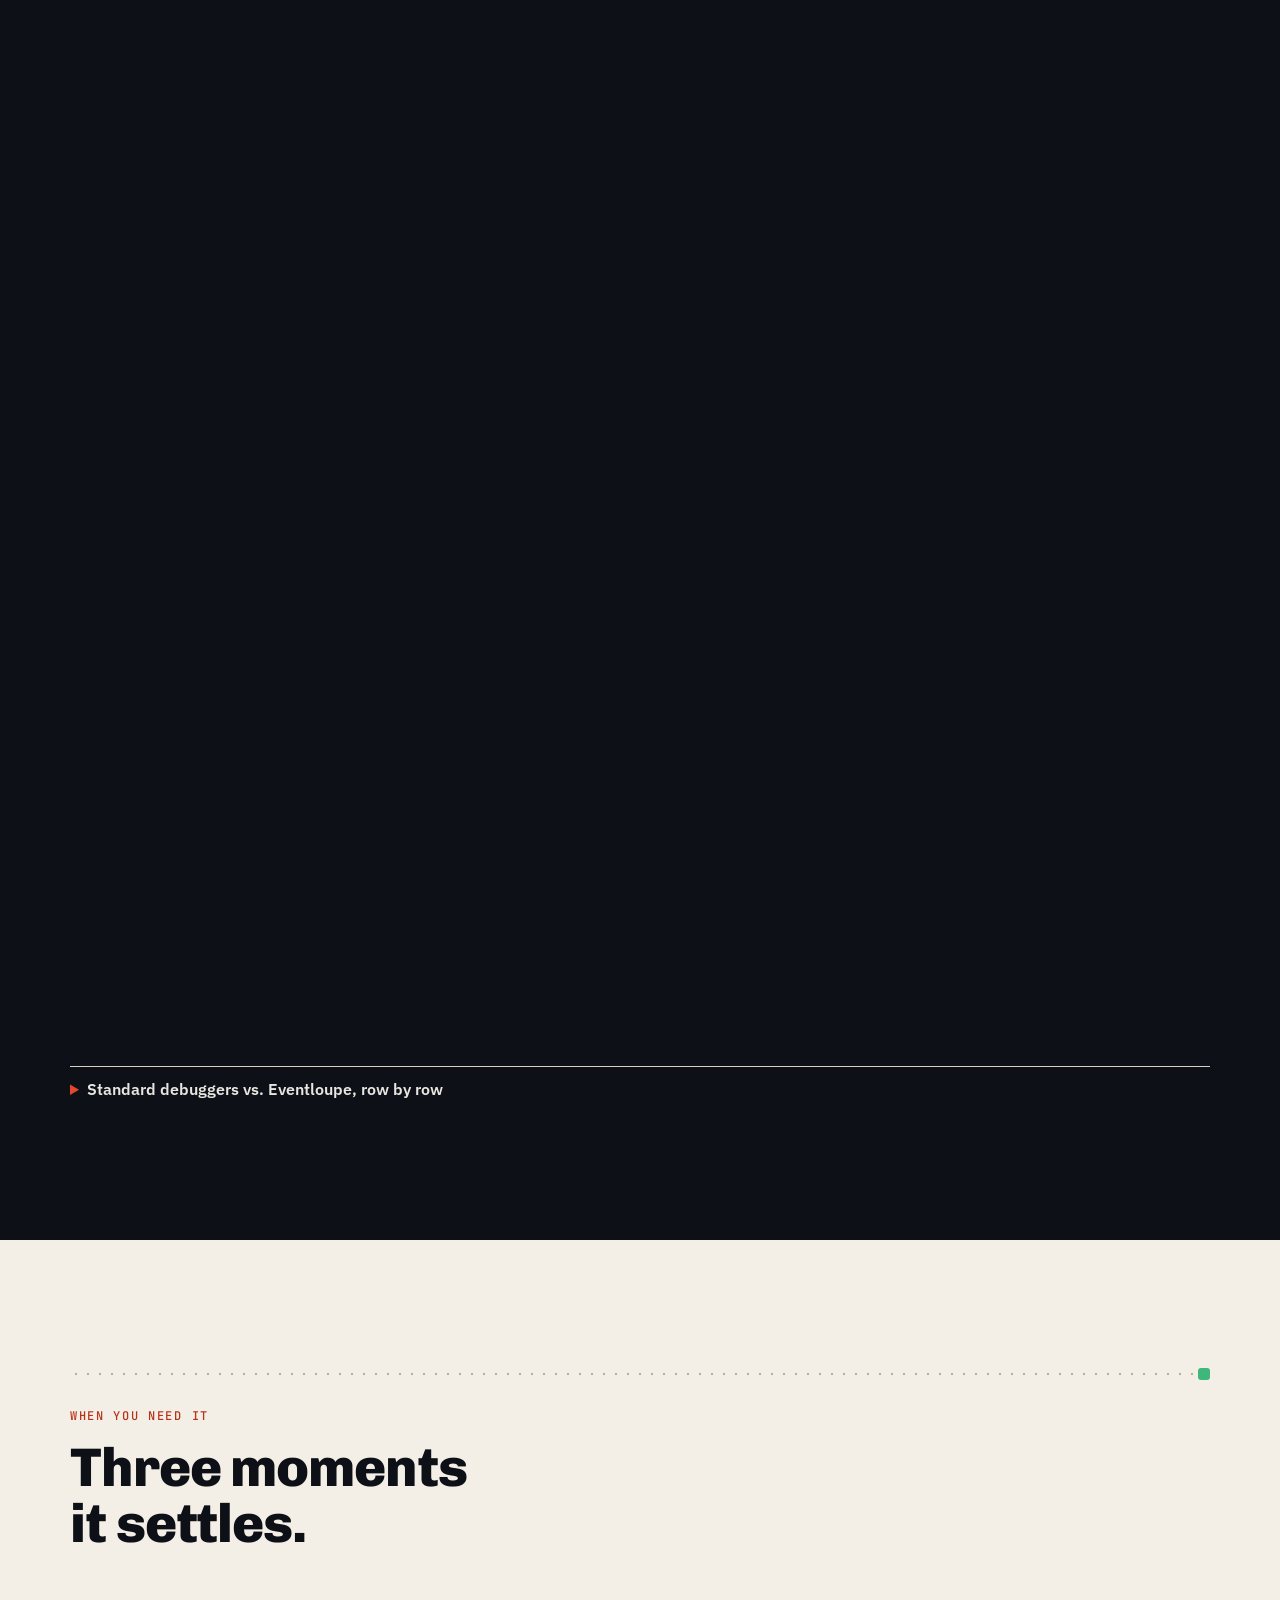
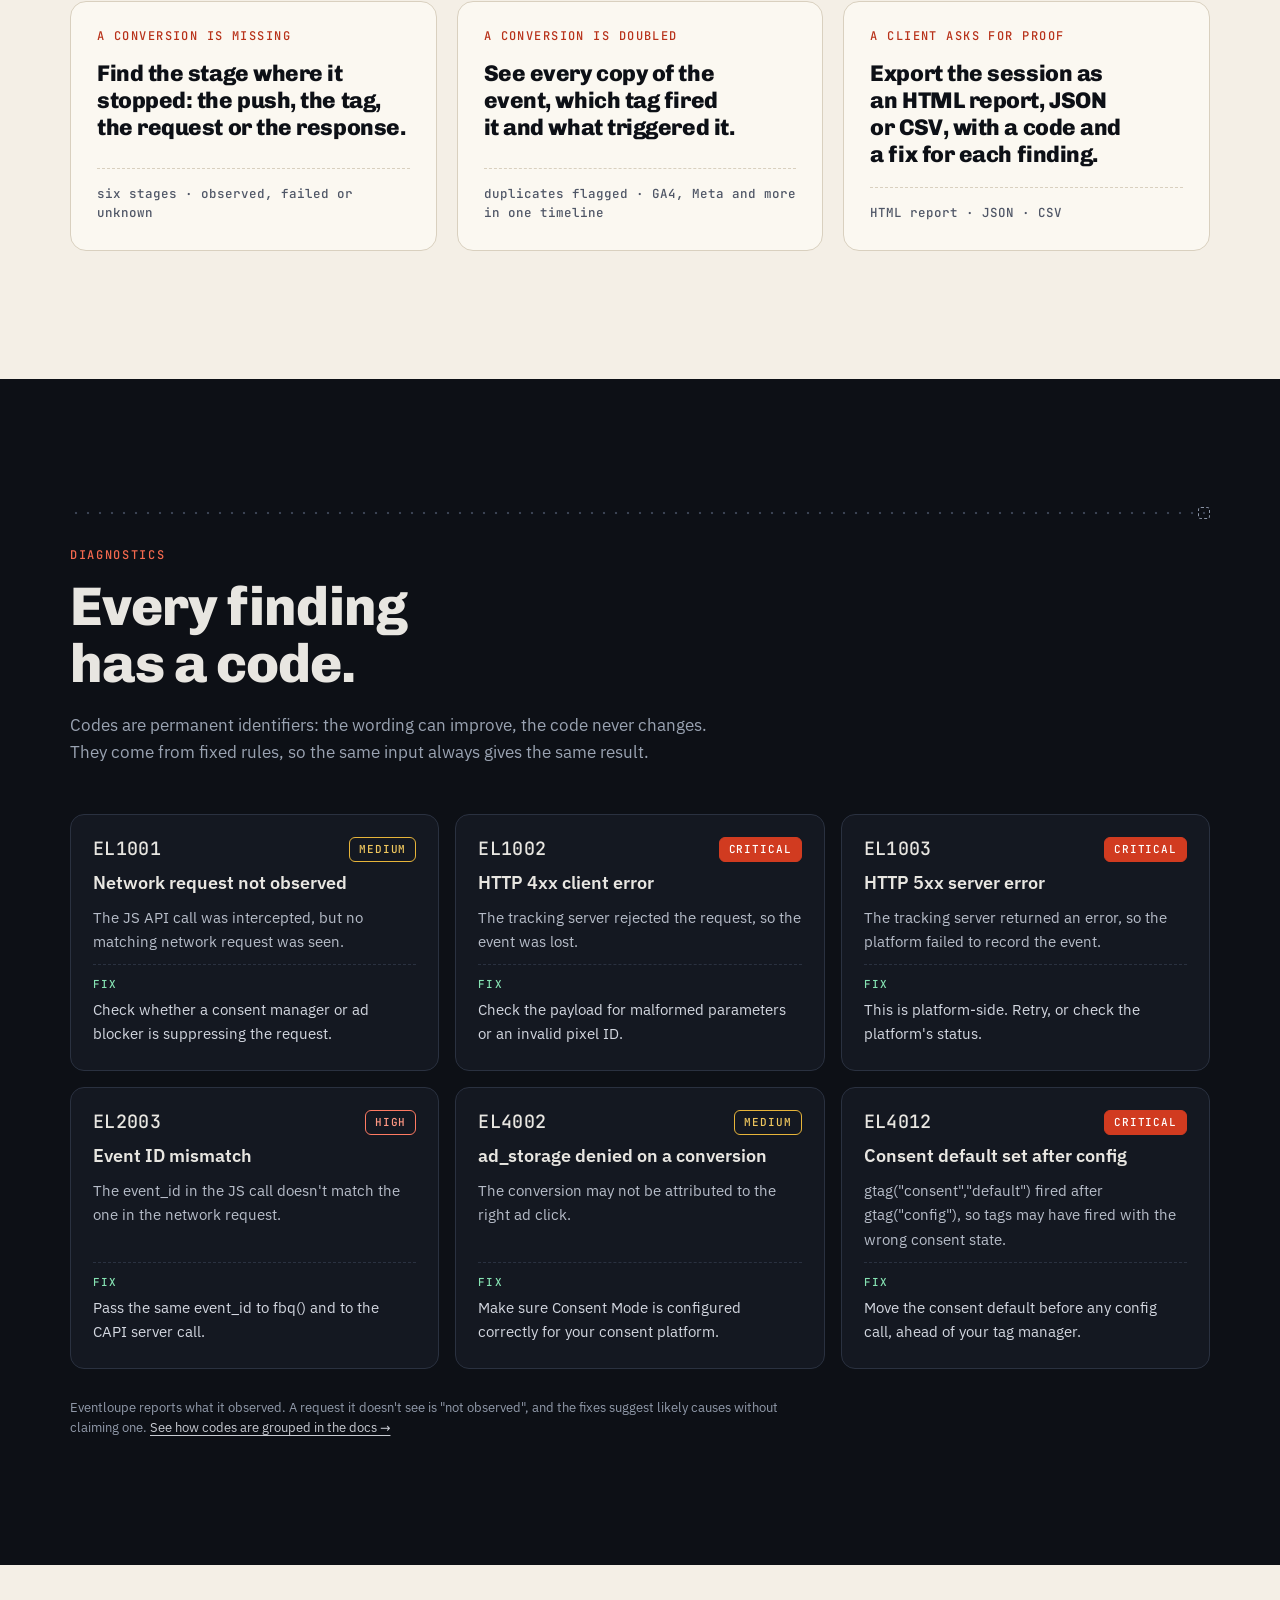
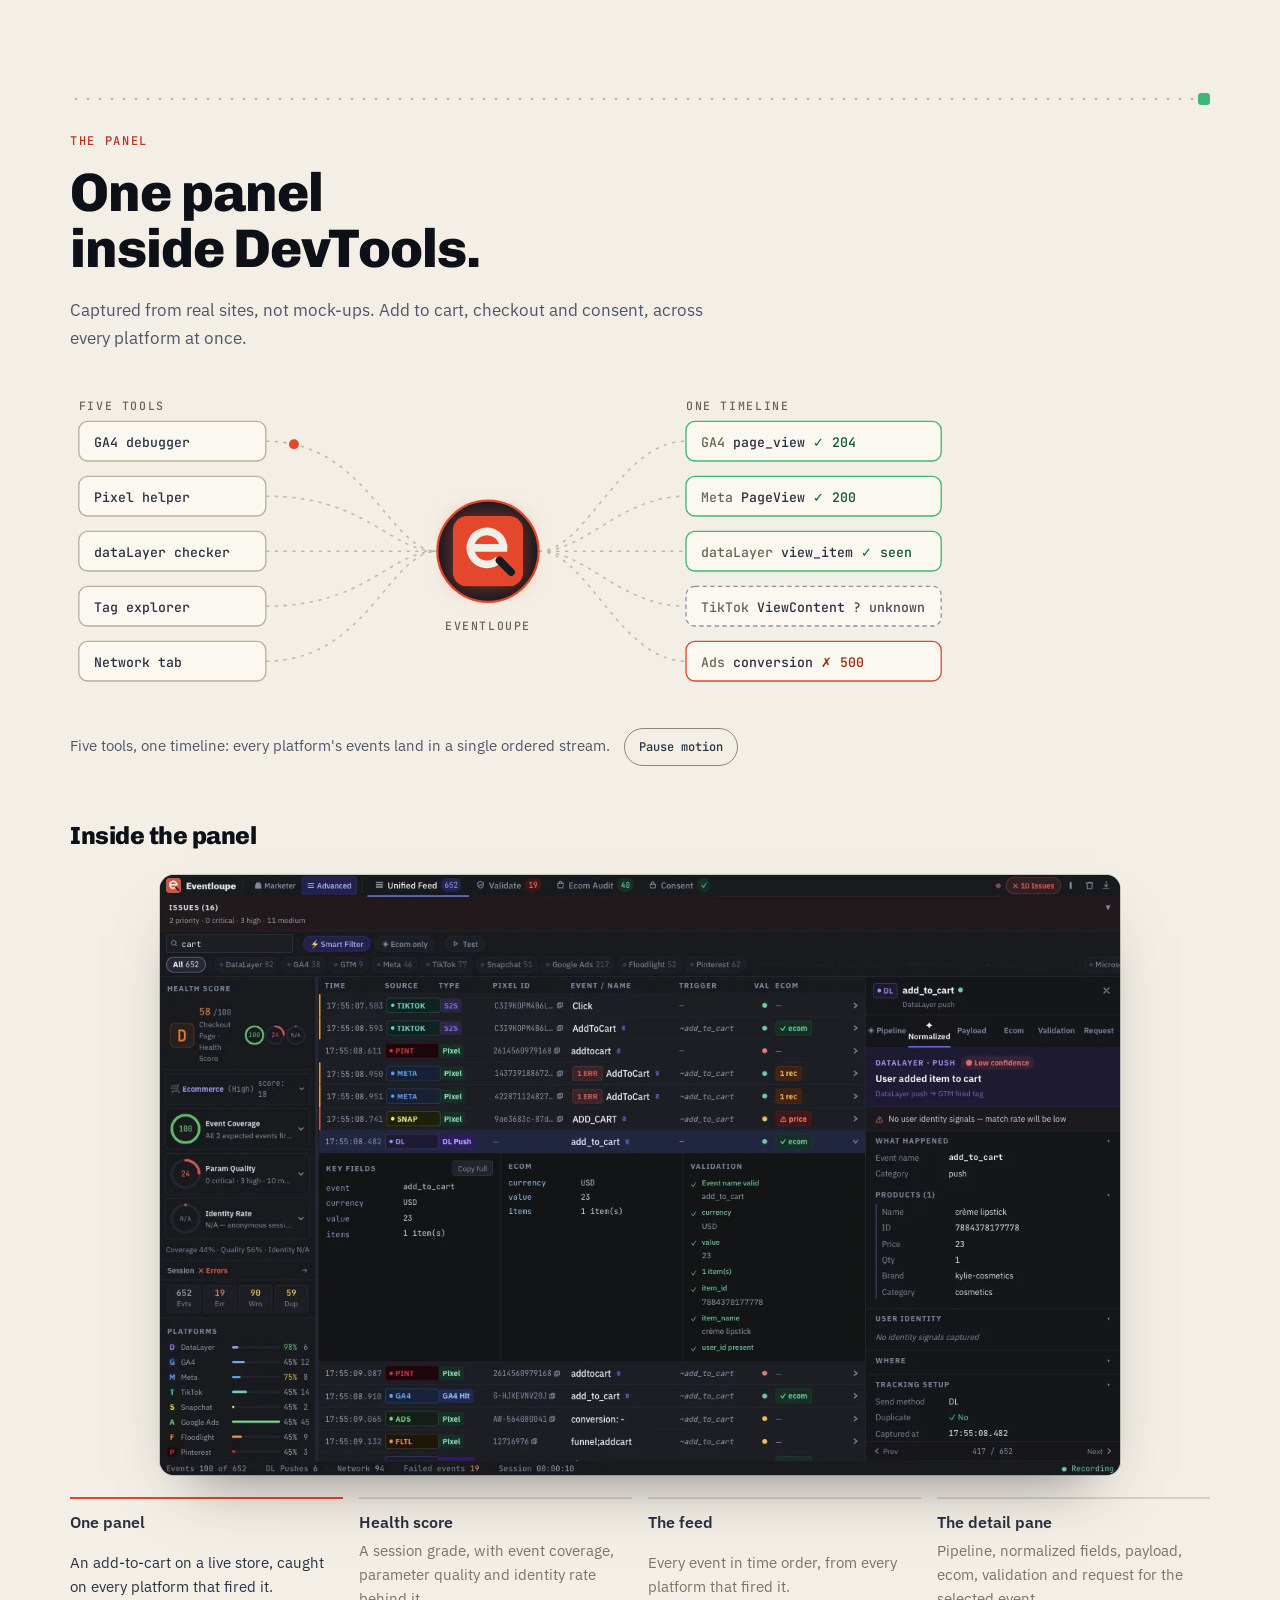
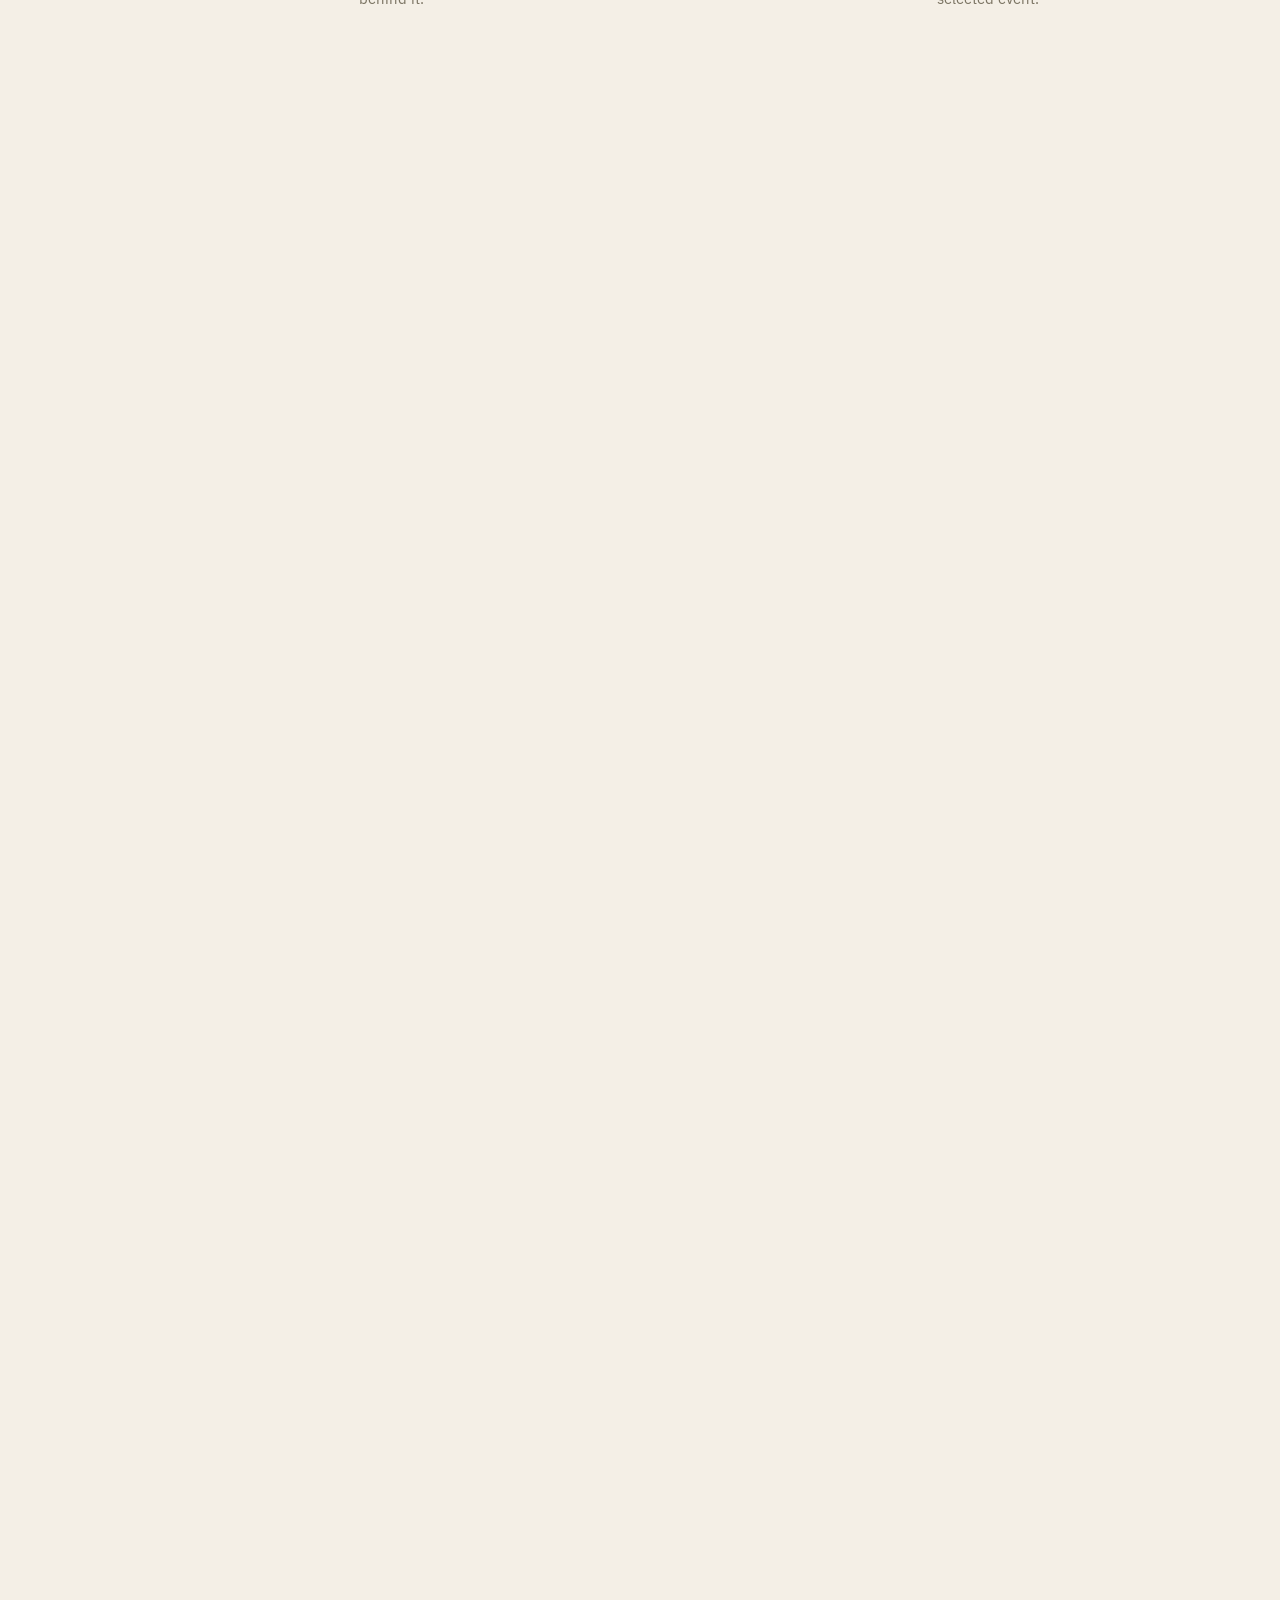
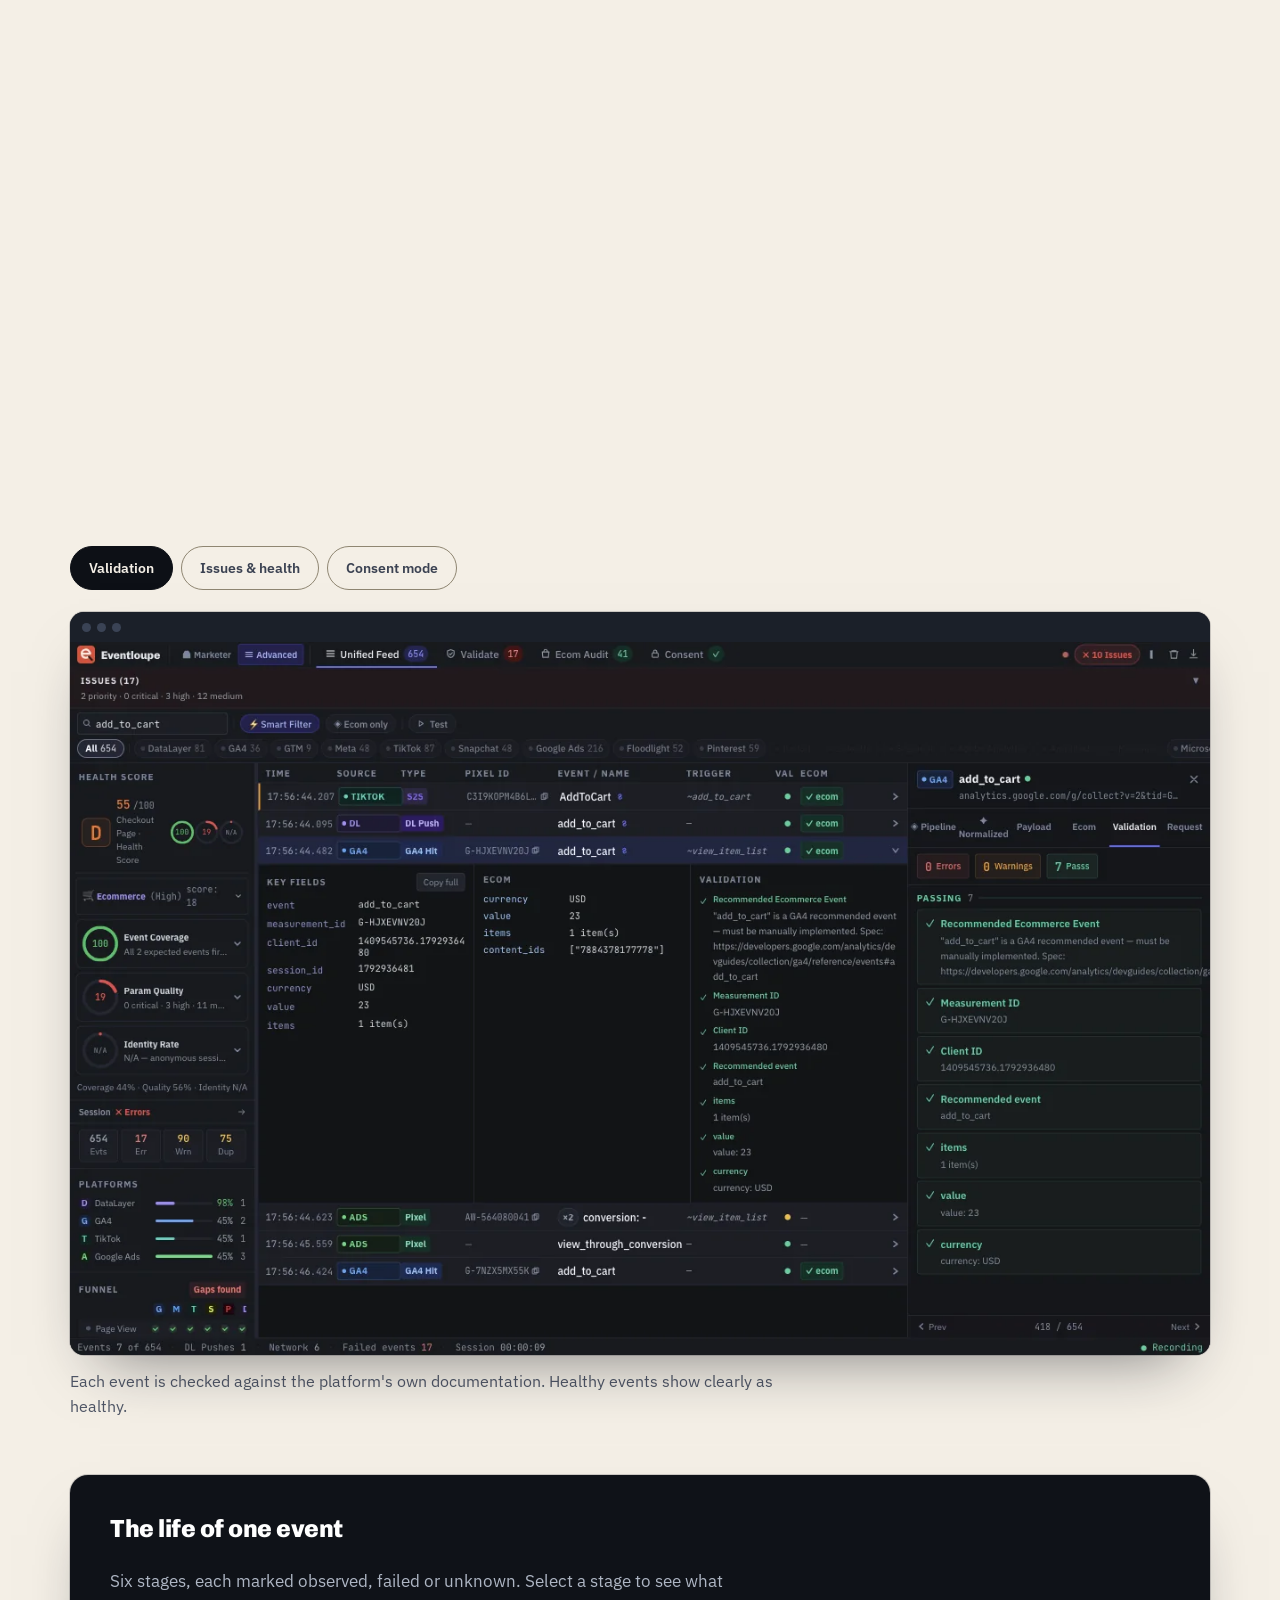
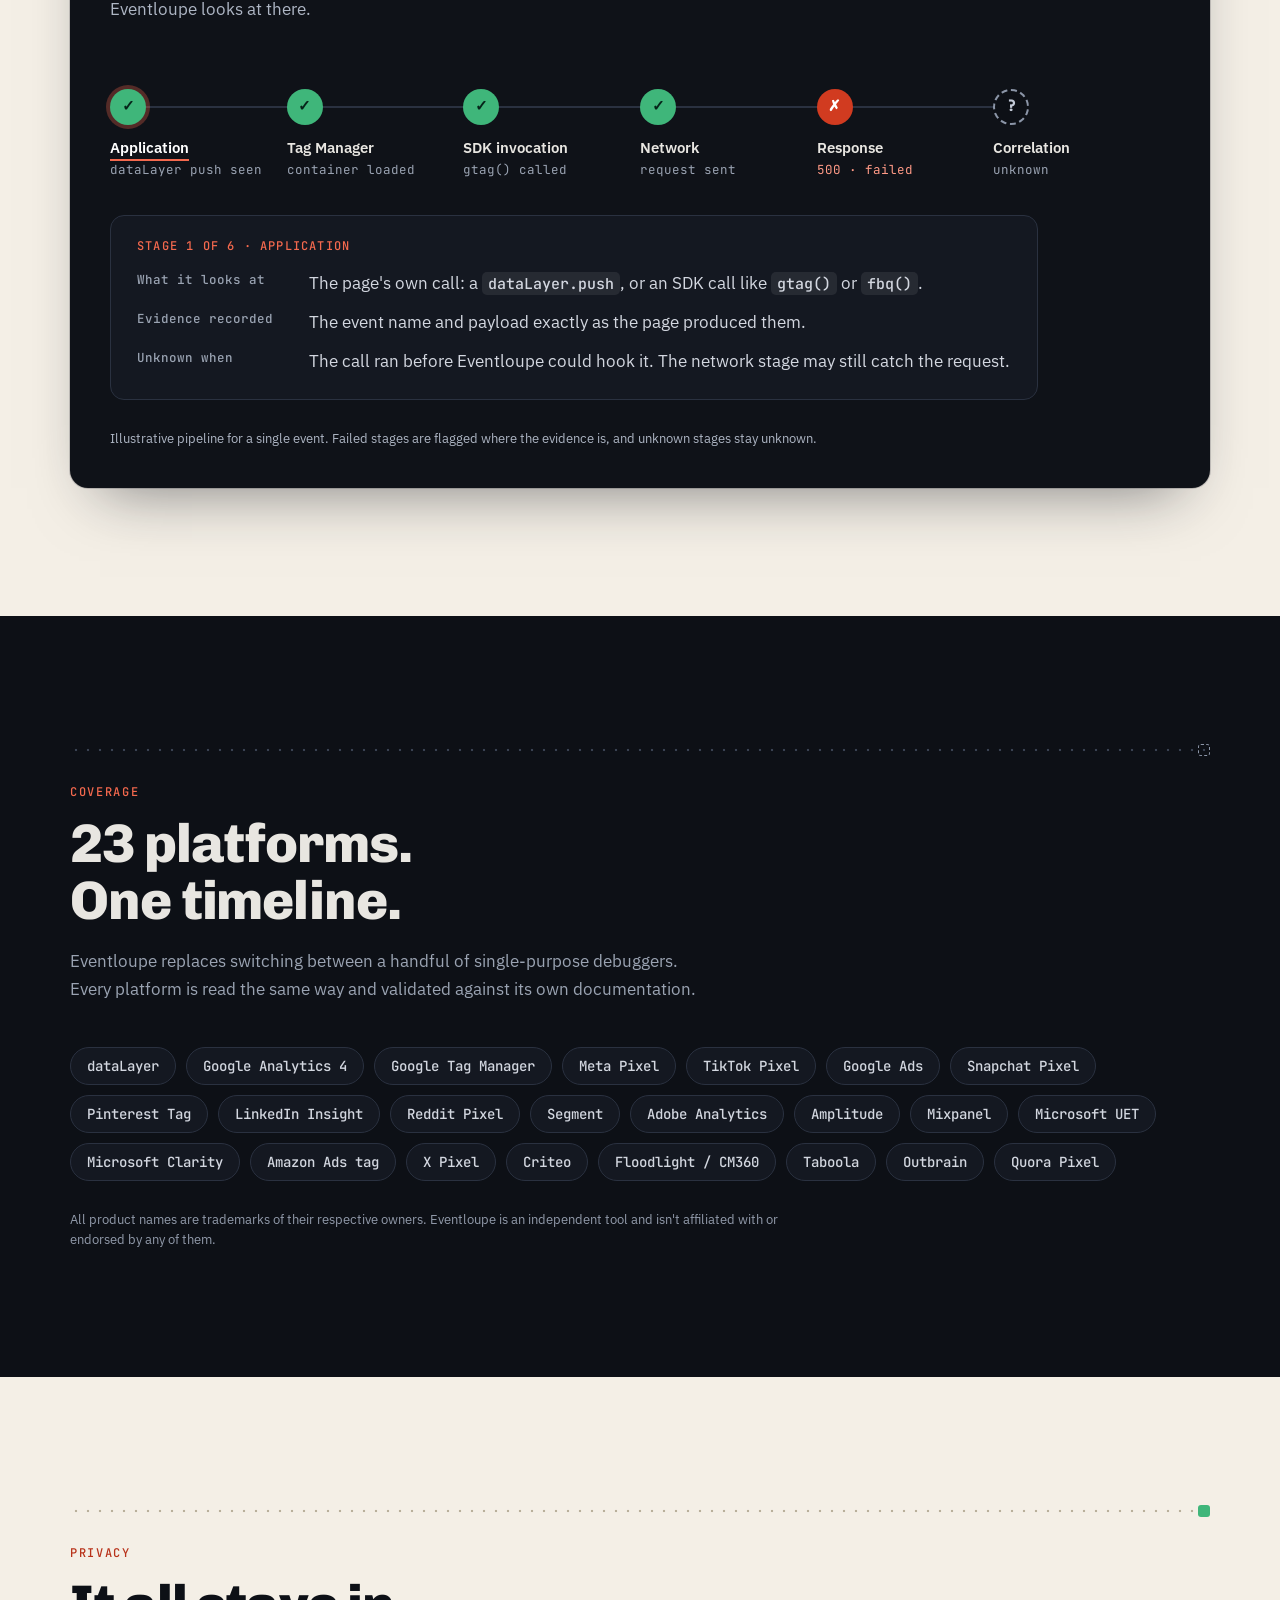
==== commit e78652ed: "feat: add logo mark to the Eventloupe node in the privacy diagram Co-Authored-By: Claude Sonnet 5.5 " ====
--- a/index.html
+++ b/index.html
@@ -567,7 +567,7 @@
       <div class="fact"><div class="k">Data lives</div><div class="v">In your browser</div></div>
     </div>
     <figure class="vis" id="perimeter">
-      <div class="svgwrap" role="region" tabindex="0" aria-label="Diagram of events staying inside the browser (scrolls sideways on small screens)"><svg class="anim" viewBox="0 0 760 300" role="img" aria-label="Events stay inside the browser: nothing crosses the boundary to servers, accounts or analytics" focusable="false"><text x="40" y="52" class="v-cap">YOUR BROWSER</text><rect x="20" y="20" width="470" height="262" rx="22" class="p-wall"/><g><rect x="40" y="90" width="110" height="56" rx="10" class="v-box"/><text x="95" y="123" text-anchor="middle" class="v-t">The page</text></g><g><rect x="200" y="90" width="130" height="56" rx="10" class="p-ext"/><text x="265" y="123" text-anchor="middle" class="p-ext-t">Eventloupe</text></g><g><rect x="200" y="196" width="130" height="56" rx="10" class="v-box"/><text x="265" y="220" text-anchor="middle" class="v-t">chrome.storage</text><text x="265" y="238" text-anchor="middle" class="v-s2">stays on this device</text></g><path d="M150 118 H198" class="v-wire solid" marker-end="url(#vArr2)"/><path d="M265 146 V194" class="v-wire solid" marker-end="url(#vArr2)"/><path d="M330 118 H486" class="v-wire"/><g class="p-x"><path d="M484 108 L500 128 M500 108 L484 128" stroke-linecap="round"/></g><g><rect x="560" y="60" width="190" height="48" rx="10" class="p-out"/><text x="578" y="90" class="v-t dim">Our servers <tspan class="v-s2">· none</tspan></text></g><path d="M504 84 H556" class="p-gap"/><g><rect x="560" y="128" width="190" height="48" rx="10" class="p-out"/><text x="578" y="158" class="v-t dim">Accounts <tspan class="v-s2">· none</tspan></text></g><path d="M504 152 H556" class="p-gap"/><g><rect x="560" y="196" width="190" height="48" rx="10" class="p-out"/><text x="578" y="226" class="v-t dim">Analytics <tspan class="v-s2">· none</tspan></text></g><path d="M504 220 H556" class="p-gap"/><defs><marker id="vArr2" viewBox="0 0 8 8" refX="6" refY="4" markerWidth="6" markerHeight="6" orient="auto"><path d="M0 0L8 4L0 8z" class="v-arrow"/></marker></defs><circle r="4.5" class="v-pk" opacity="0"></circle><circle r="4.5" class="v-pk" opacity="0"></circle><circle r="4.5" class="v-pk warn" opacity="0"></circle><g class="p-x flash" opacity="0"><path d="M484 108 L500 128 M500 108 L484 128" stroke-linecap="round"/></g></svg></div>
+      <div class="svgwrap" role="region" tabindex="0" aria-label="Diagram of events staying inside the browser (scrolls sideways on small screens)"><svg class="anim" viewBox="0 0 760 300" role="img" aria-label="Events stay inside the browser: nothing crosses the boundary to servers, accounts or analytics" focusable="false"><text x="40" y="52" class="v-cap">YOUR BROWSER</text><rect x="20" y="20" width="470" height="262" rx="22" class="p-wall"/><g><rect x="40" y="90" width="110" height="56" rx="10" class="v-box"/><text x="95" y="123" text-anchor="middle" class="v-t">The page</text></g><g><rect x="200" y="90" width="130" height="56" rx="10" class="p-ext"/><use href="#lm" x="210" y="106" width="24" height="24"/><text x="242" y="123" class="p-ext-t">Eventloupe</text></g><g><rect x="200" y="196" width="130" height="56" rx="10" class="v-box"/><text x="265" y="220" text-anchor="middle" class="v-t">chrome.storage</text><text x="265" y="238" text-anchor="middle" class="v-s2">stays on this device</text></g><path d="M150 118 H198" class="v-wire solid" marker-end="url(#vArr2)"/><path d="M265 146 V194" class="v-wire solid" marker-end="url(#vArr2)"/><path d="M330 118 H486" class="v-wire"/><g class="p-x"><path d="M484 108 L500 128 M500 108 L484 128" stroke-linecap="round"/></g><g><rect x="560" y="60" width="190" height="48" rx="10" class="p-out"/><text x="578" y="90" class="v-t dim">Our servers <tspan class="v-s2">· none</tspan></text></g><path d="M504 84 H556" class="p-gap"/><g><rect x="560" y="128" width="190" height="48" rx="10" class="p-out"/><text x="578" y="158" class="v-t dim">Accounts <tspan class="v-s2">· none</tspan></text></g><path d="M504 152 H556" class="p-gap"/><g><rect x="560" y="196" width="190" height="48" rx="10" class="p-out"/><text x="578" y="226" class="v-t dim">Analytics <tspan class="v-s2">· none</tspan></text></g><path d="M504 220 H556" class="p-gap"/><defs><marker id="vArr2" viewBox="0 0 8 8" refX="6" refY="4" markerWidth="6" markerHeight="6" orient="auto"><path d="M0 0L8 4L0 8z" class="v-arrow"/></marker></defs><circle r="4.5" class="v-pk" opacity="0"></circle><circle r="4.5" class="v-pk" opacity="0"></circle><circle r="4.5" class="v-pk warn" opacity="0"></circle><g class="p-x flash" opacity="0"><path d="M484 108 L500 128 M500 108 L484 128" stroke-linecap="round"/></g></svg></div>
       <figcaption>Eventloupe watches the page's own requests and keeps what it sees inside your browser. It sends nothing of its own.</figcaption>
     </figure>
     <p class="note">This site is held to the same standard. Its fonts, scripts and images all come from eventloupe.com, and analytics (Google Tag Manager) loads only if you accept it. Decline, and nothing from Google loads at all. Open Eventloupe on this page and check.</p>
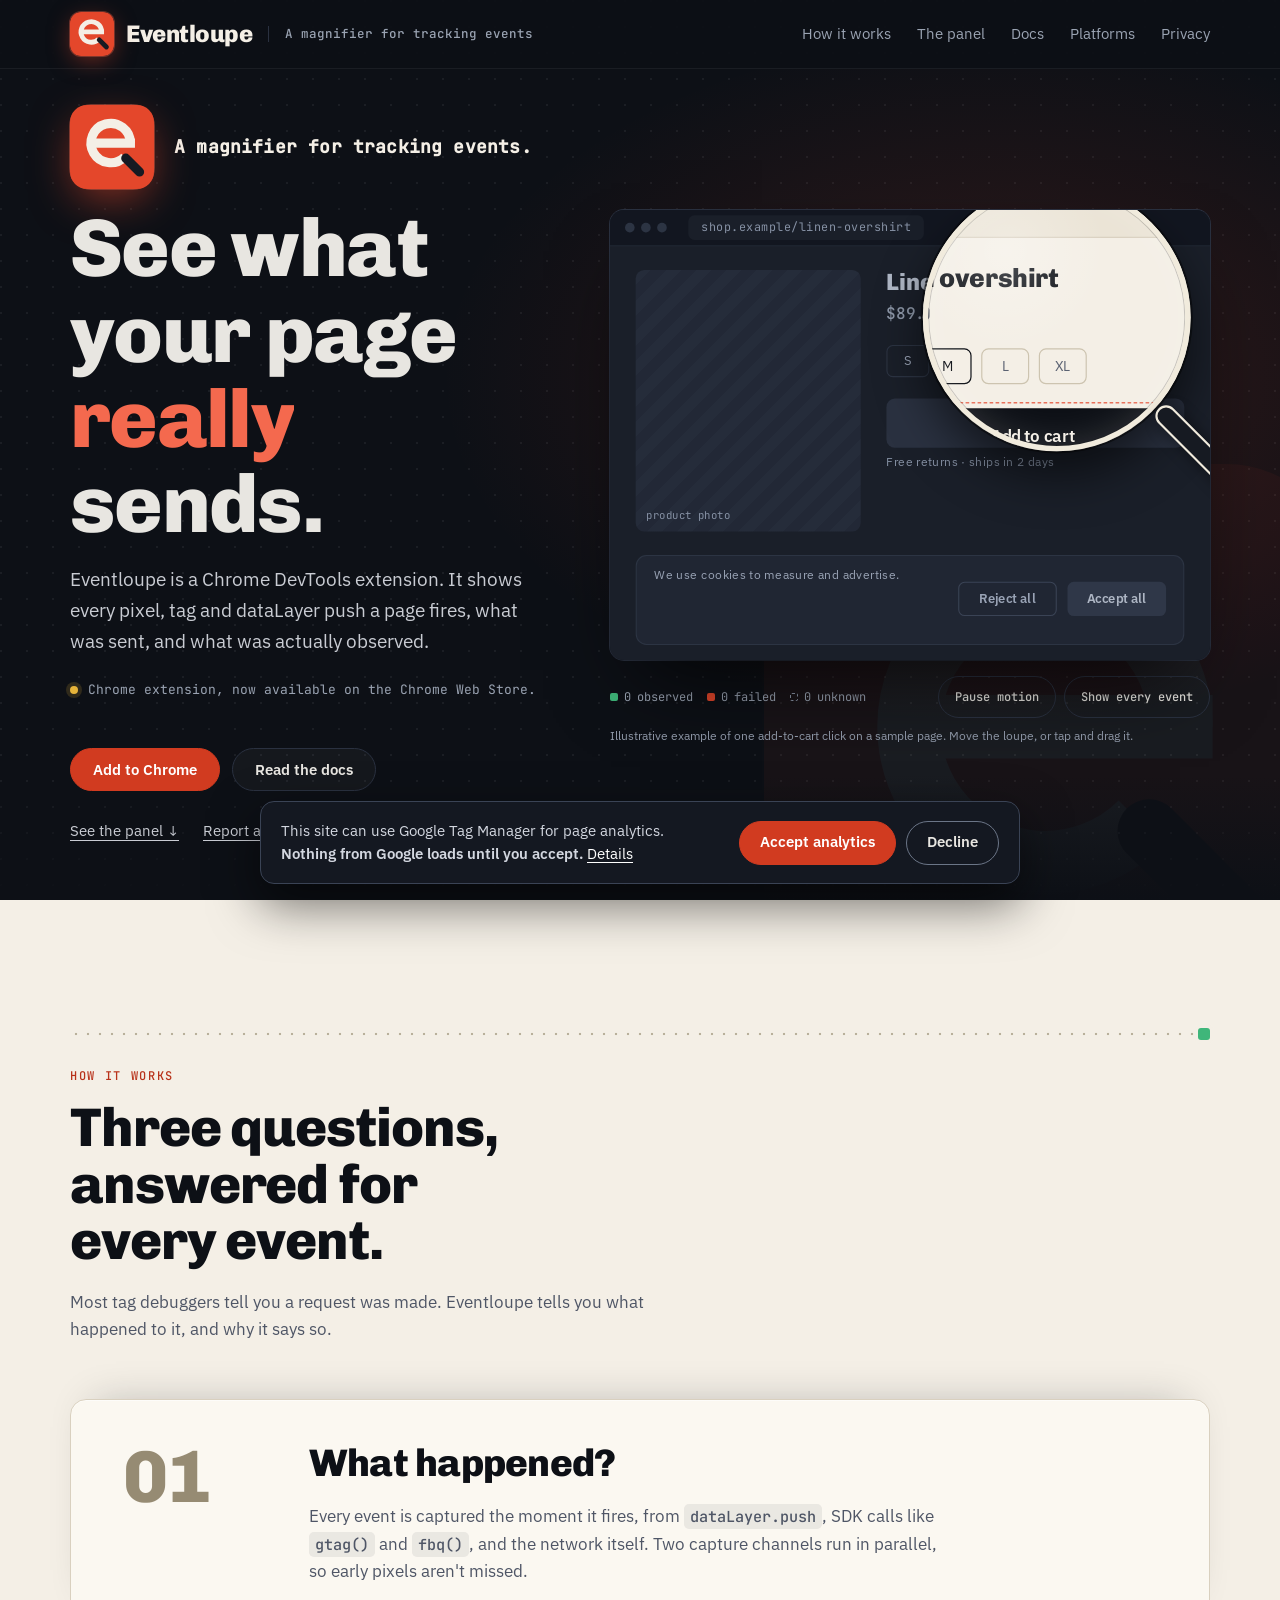
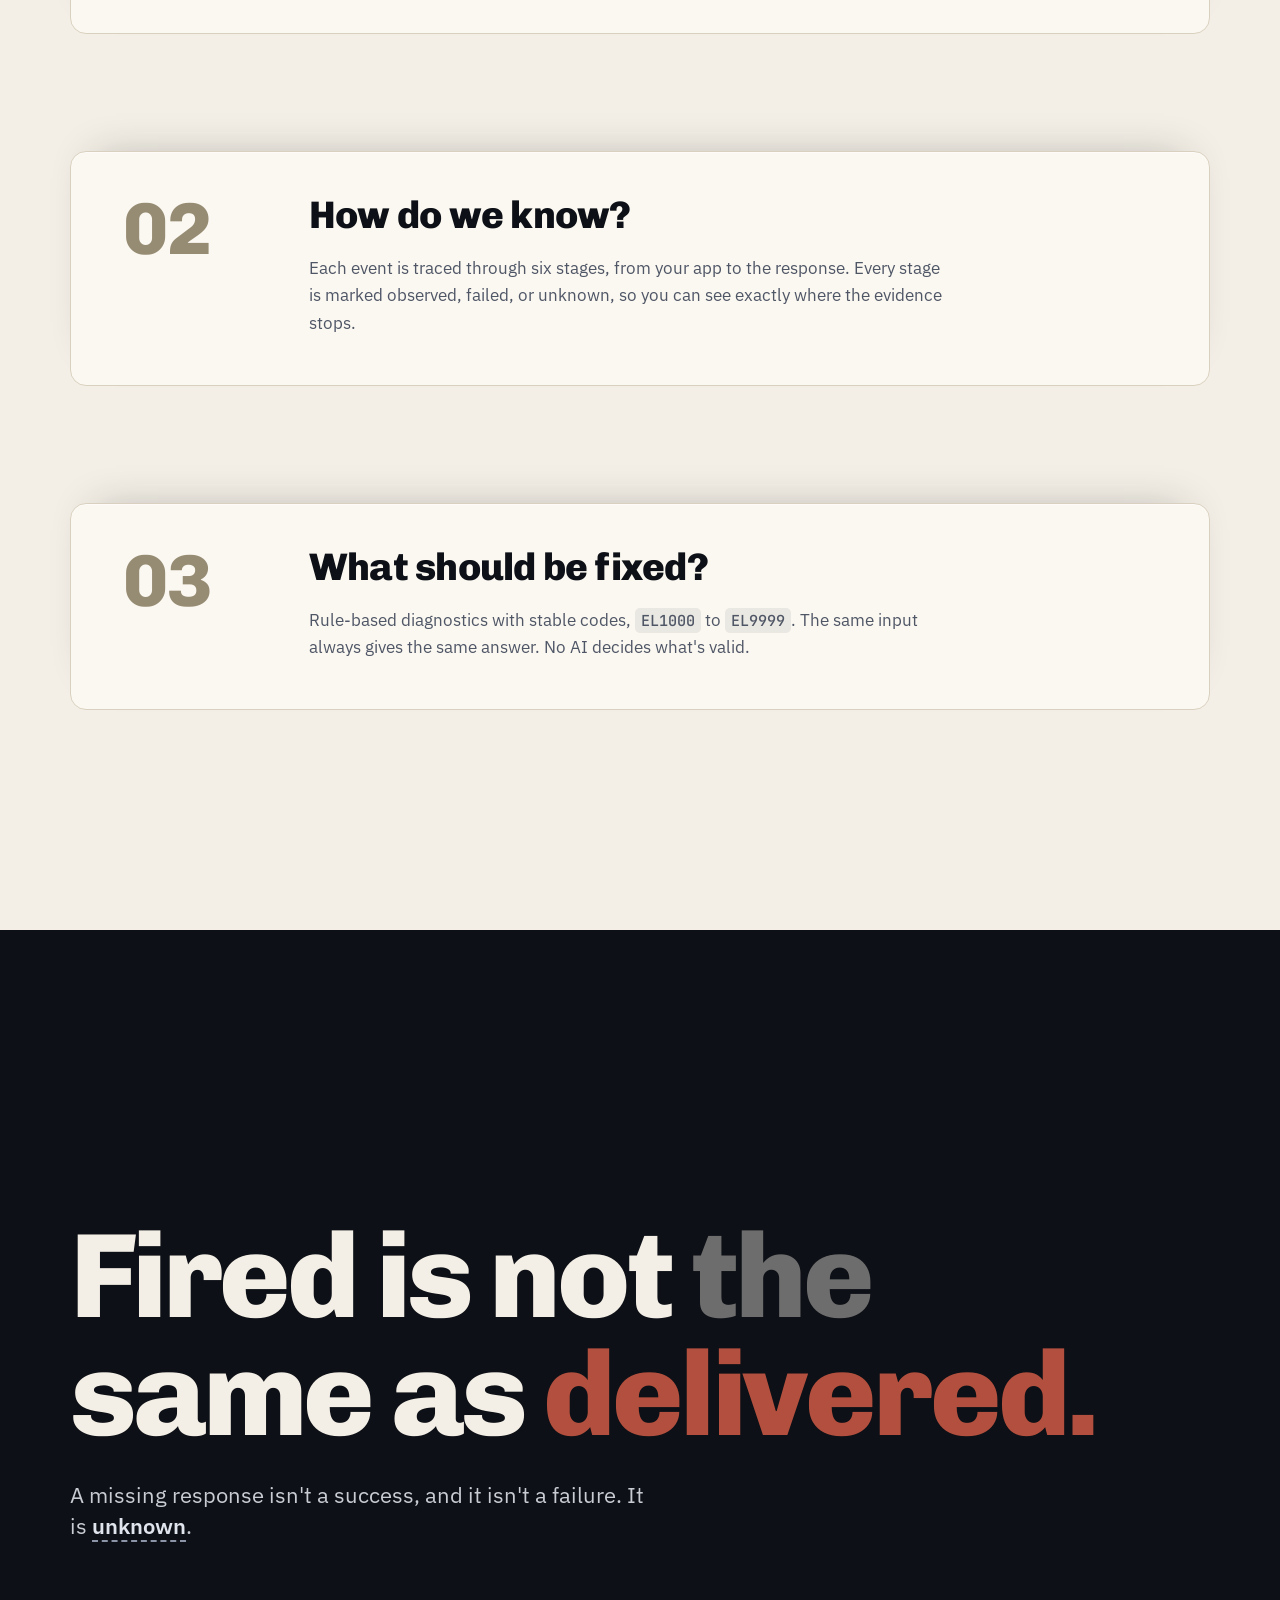
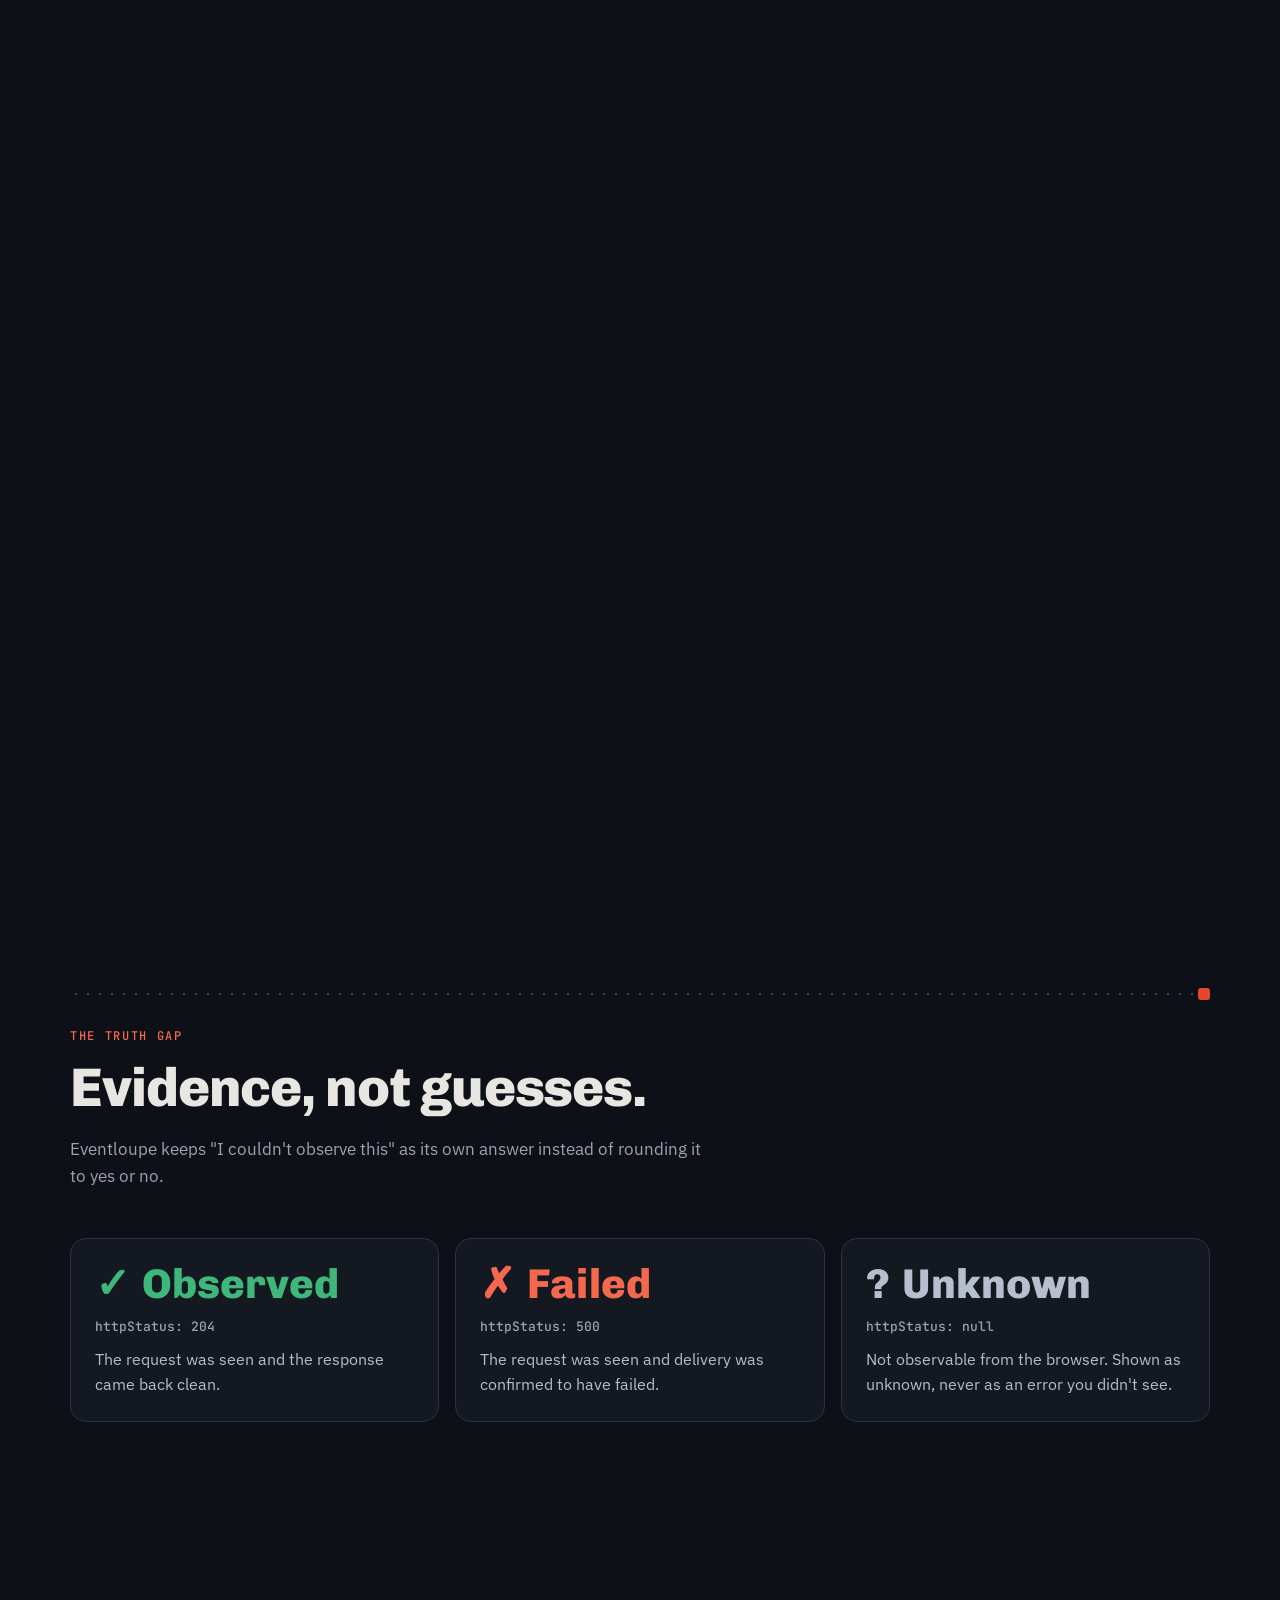
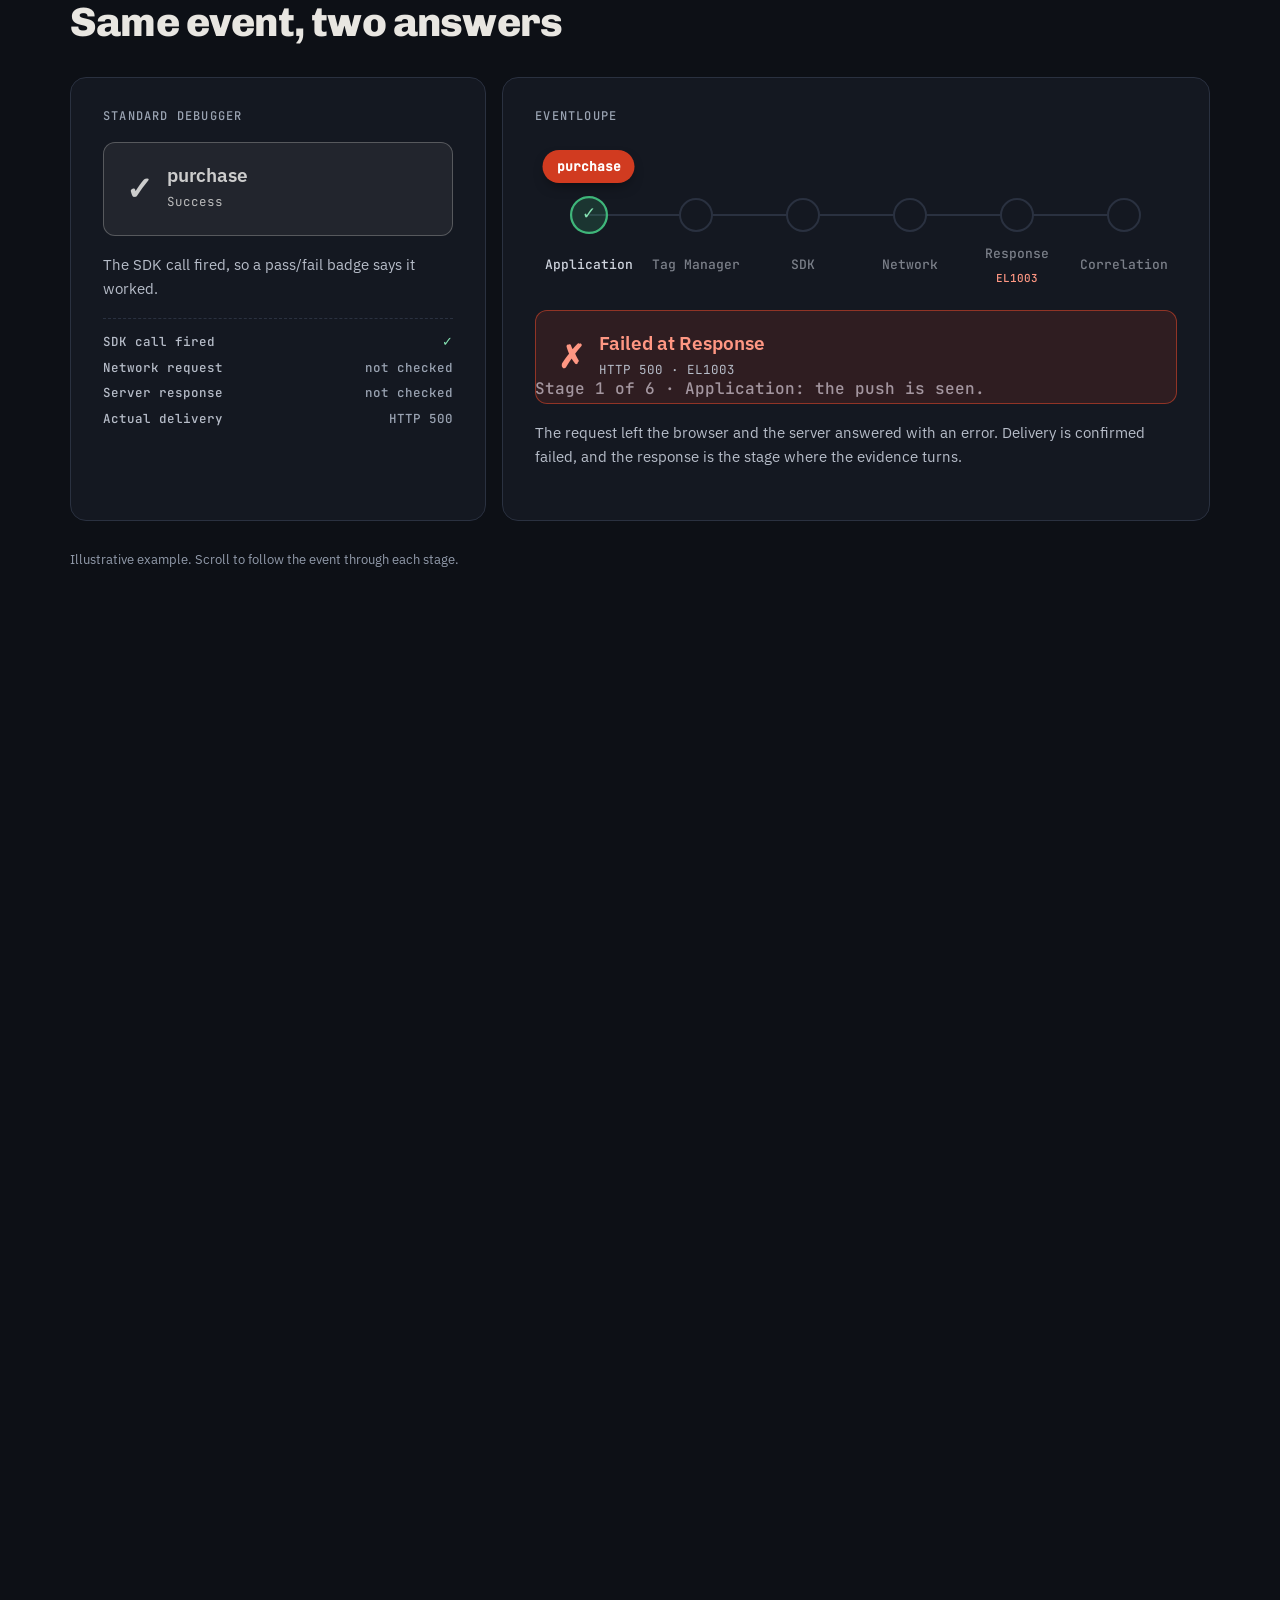
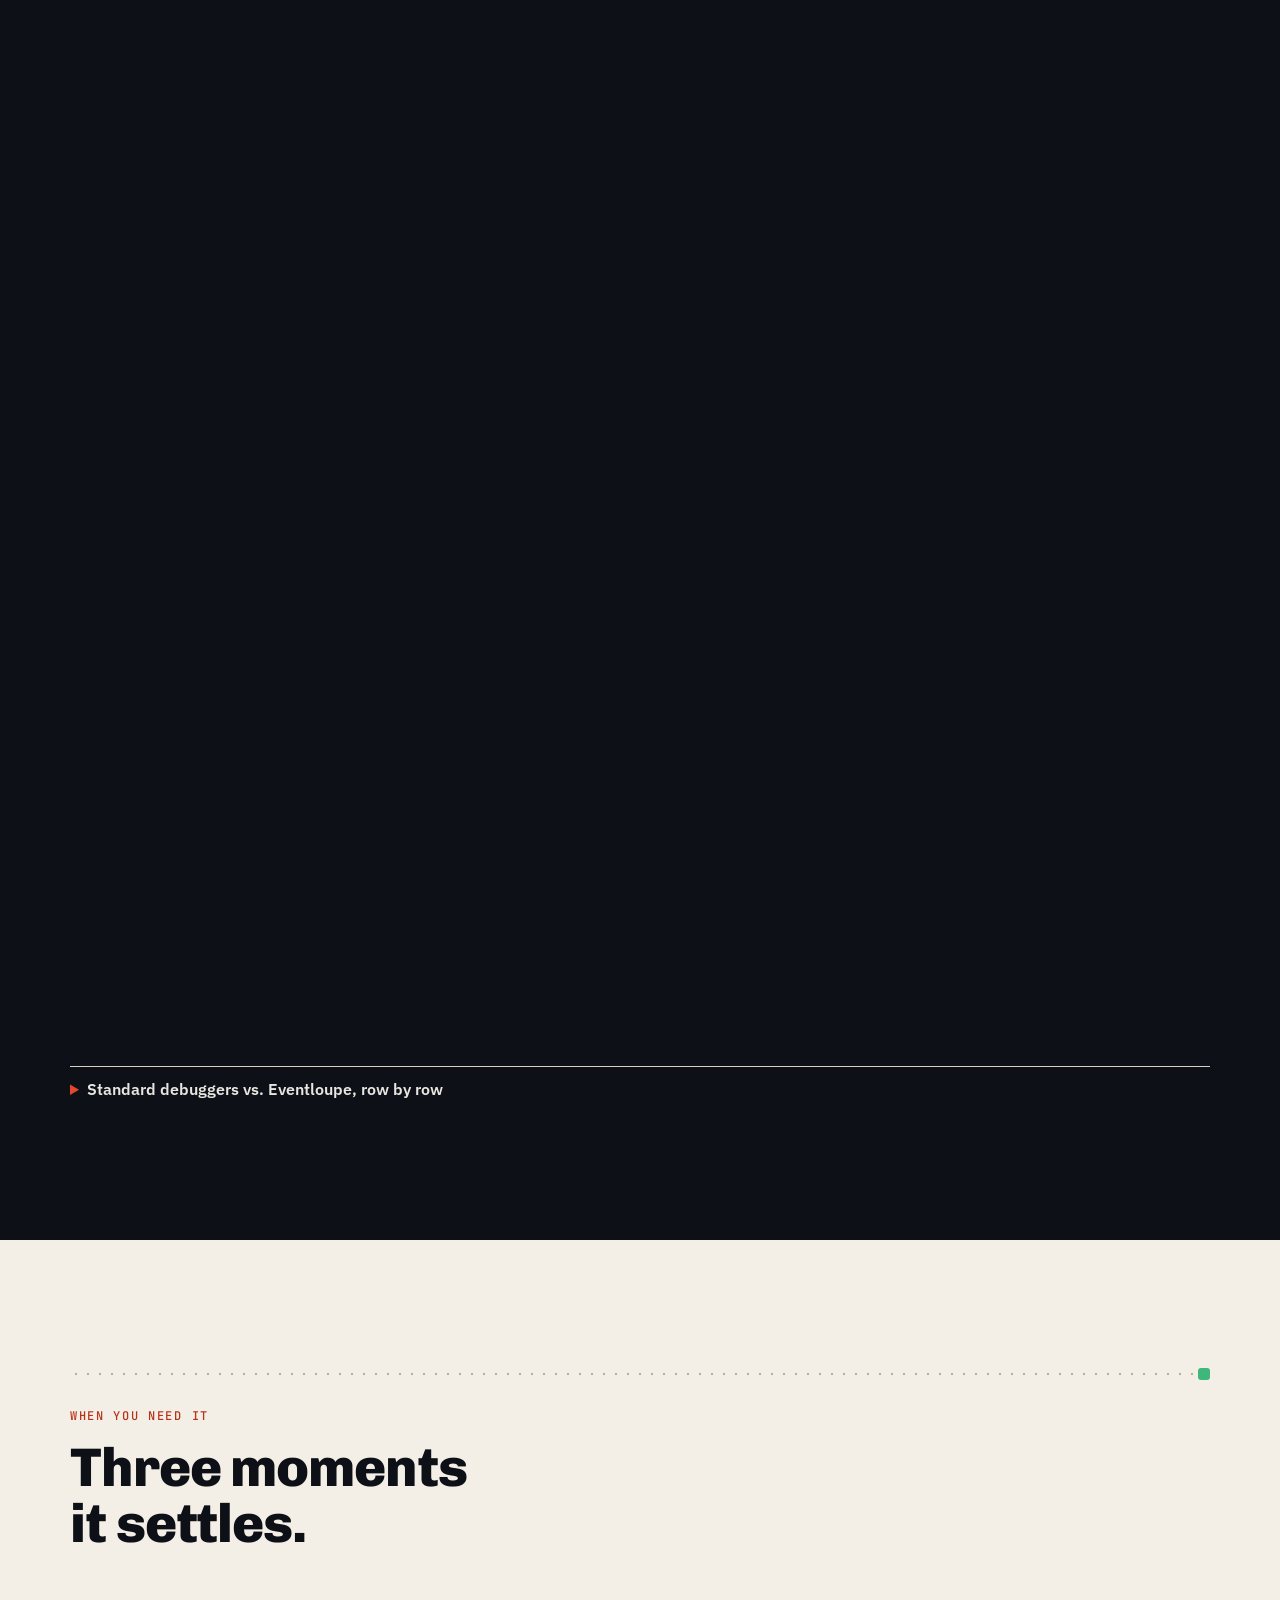
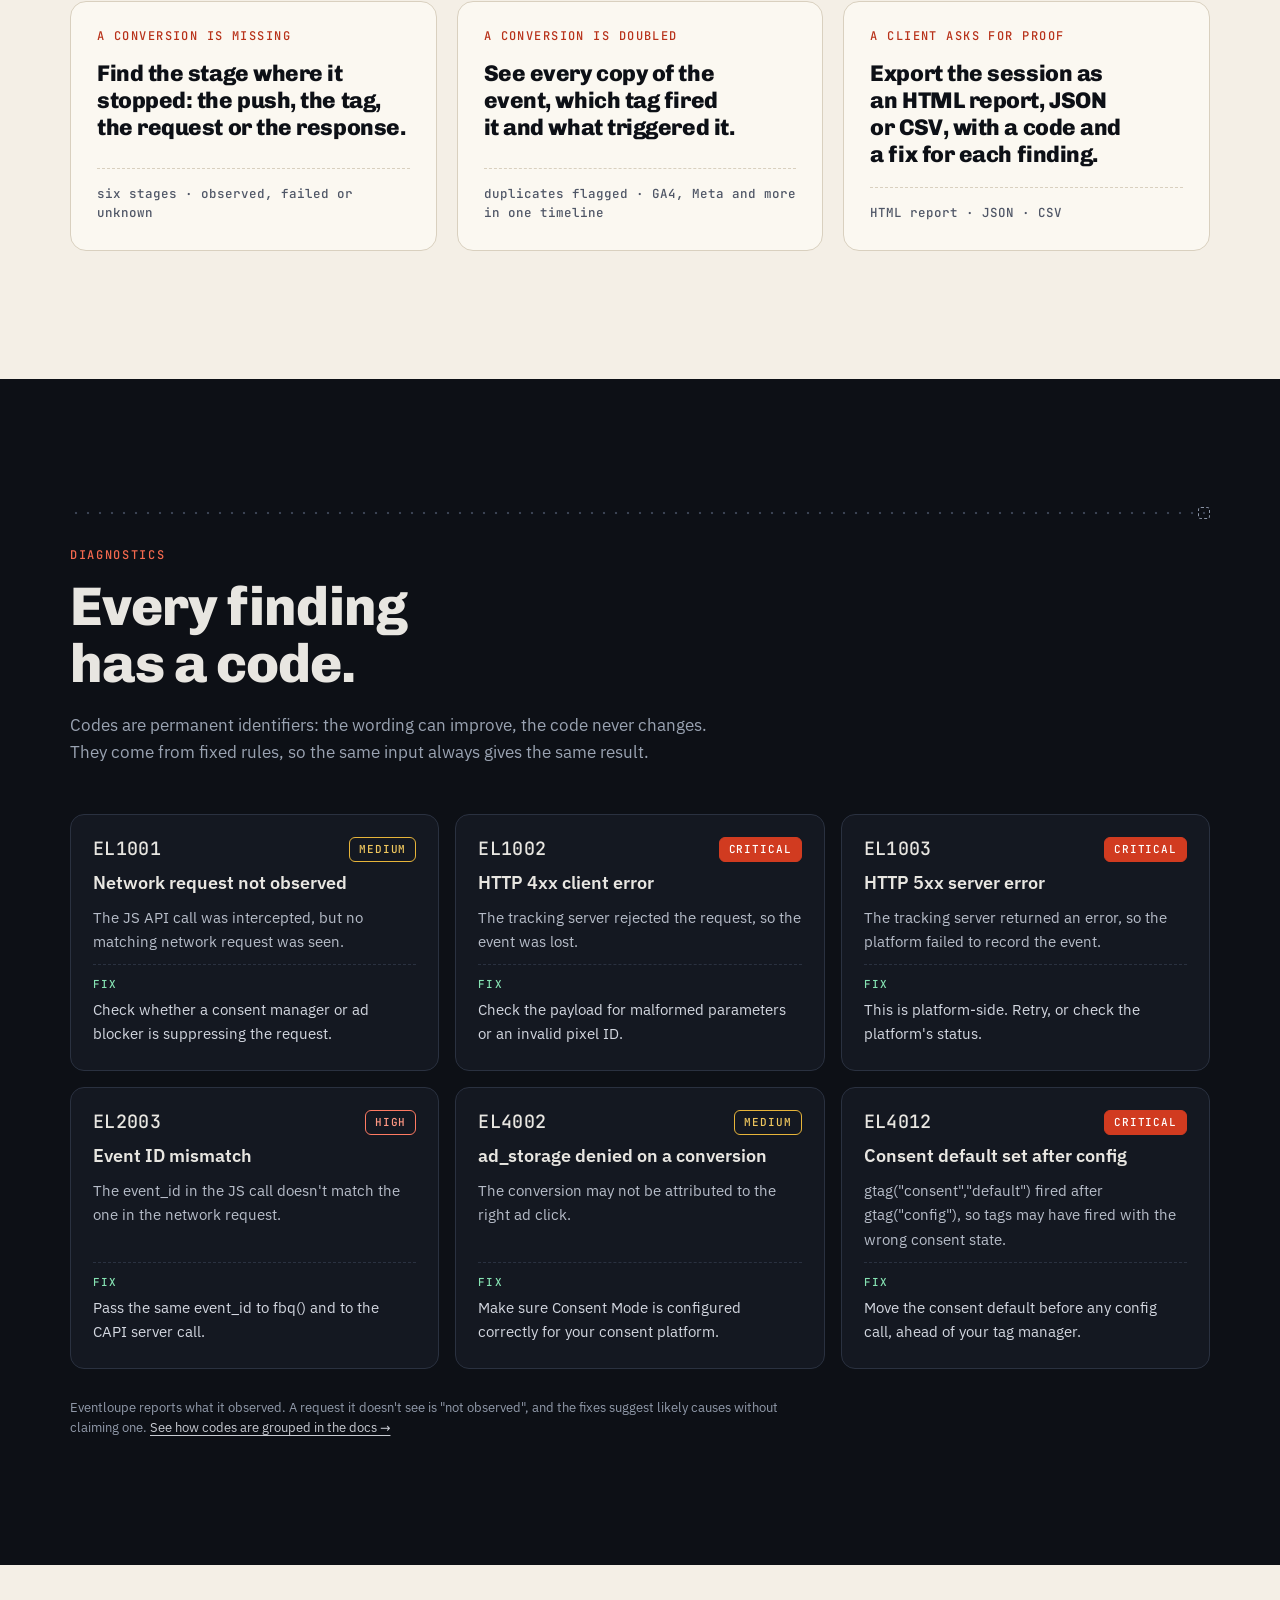
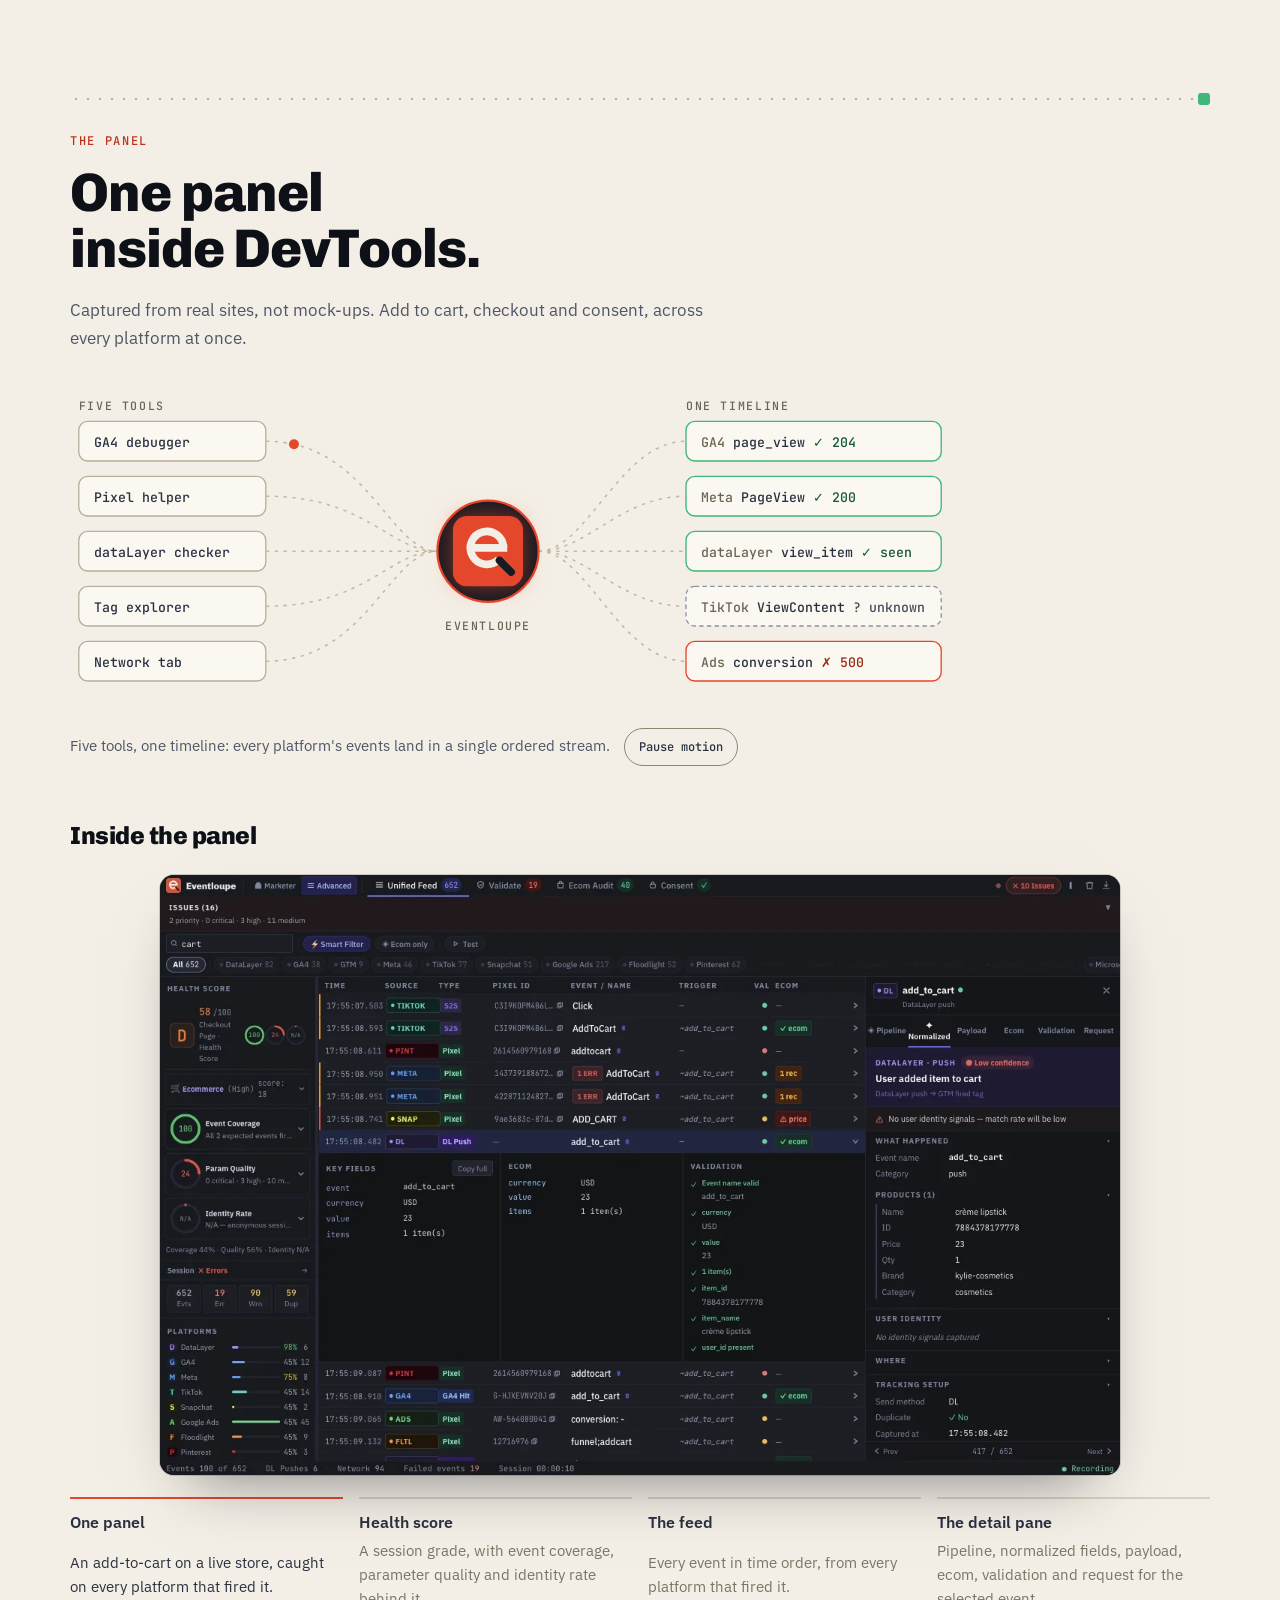
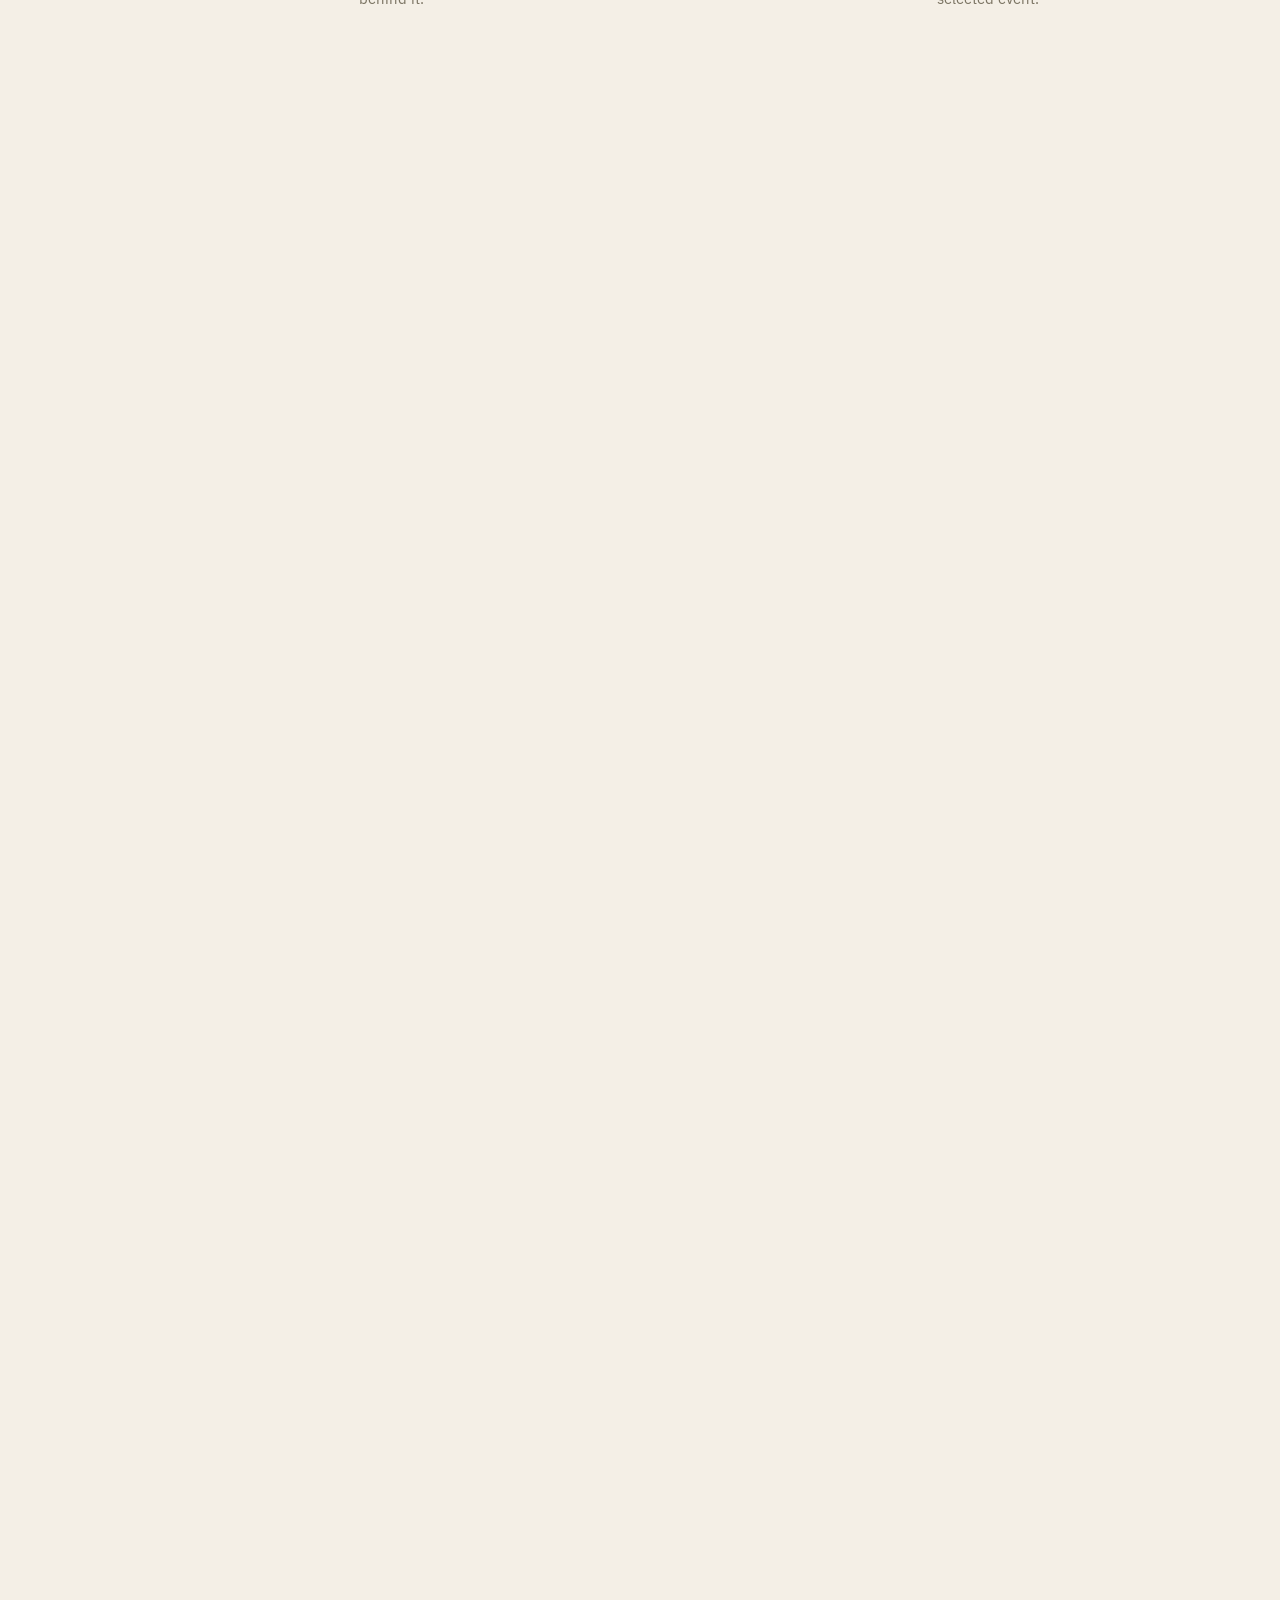
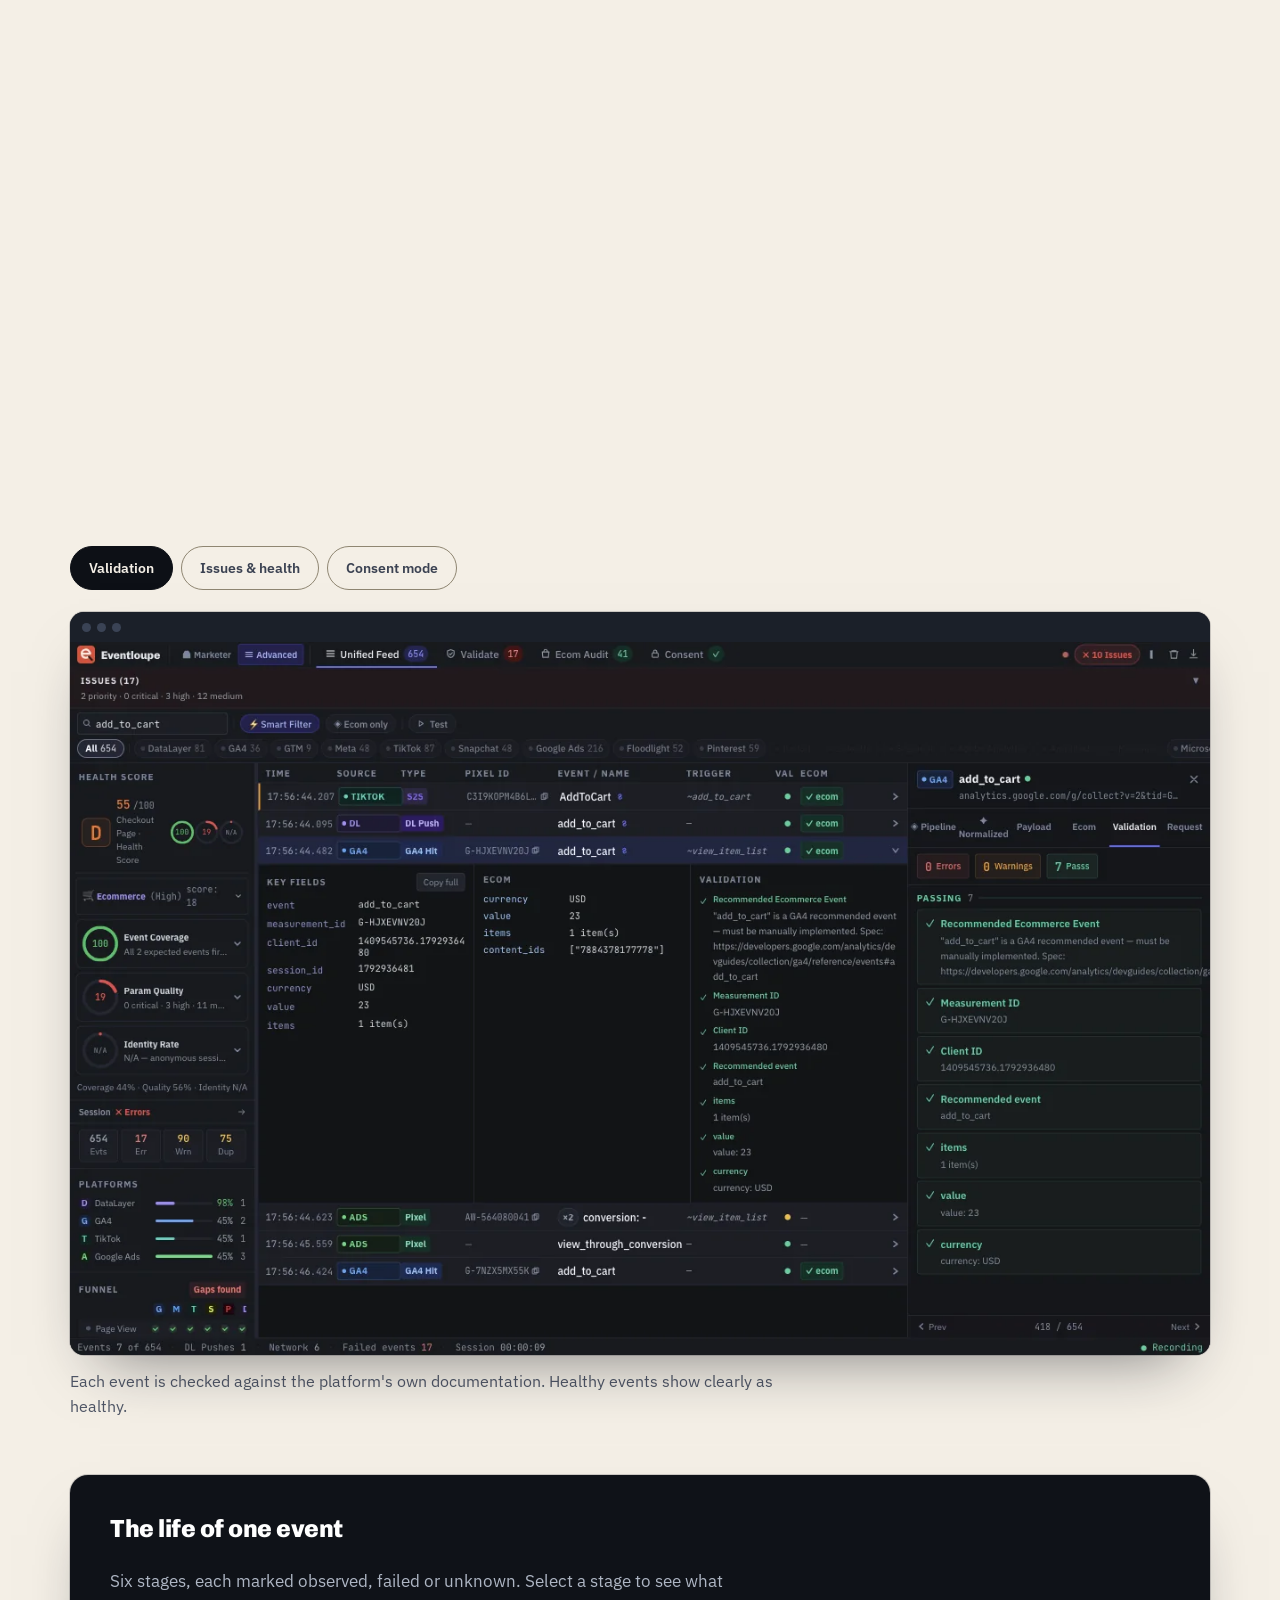
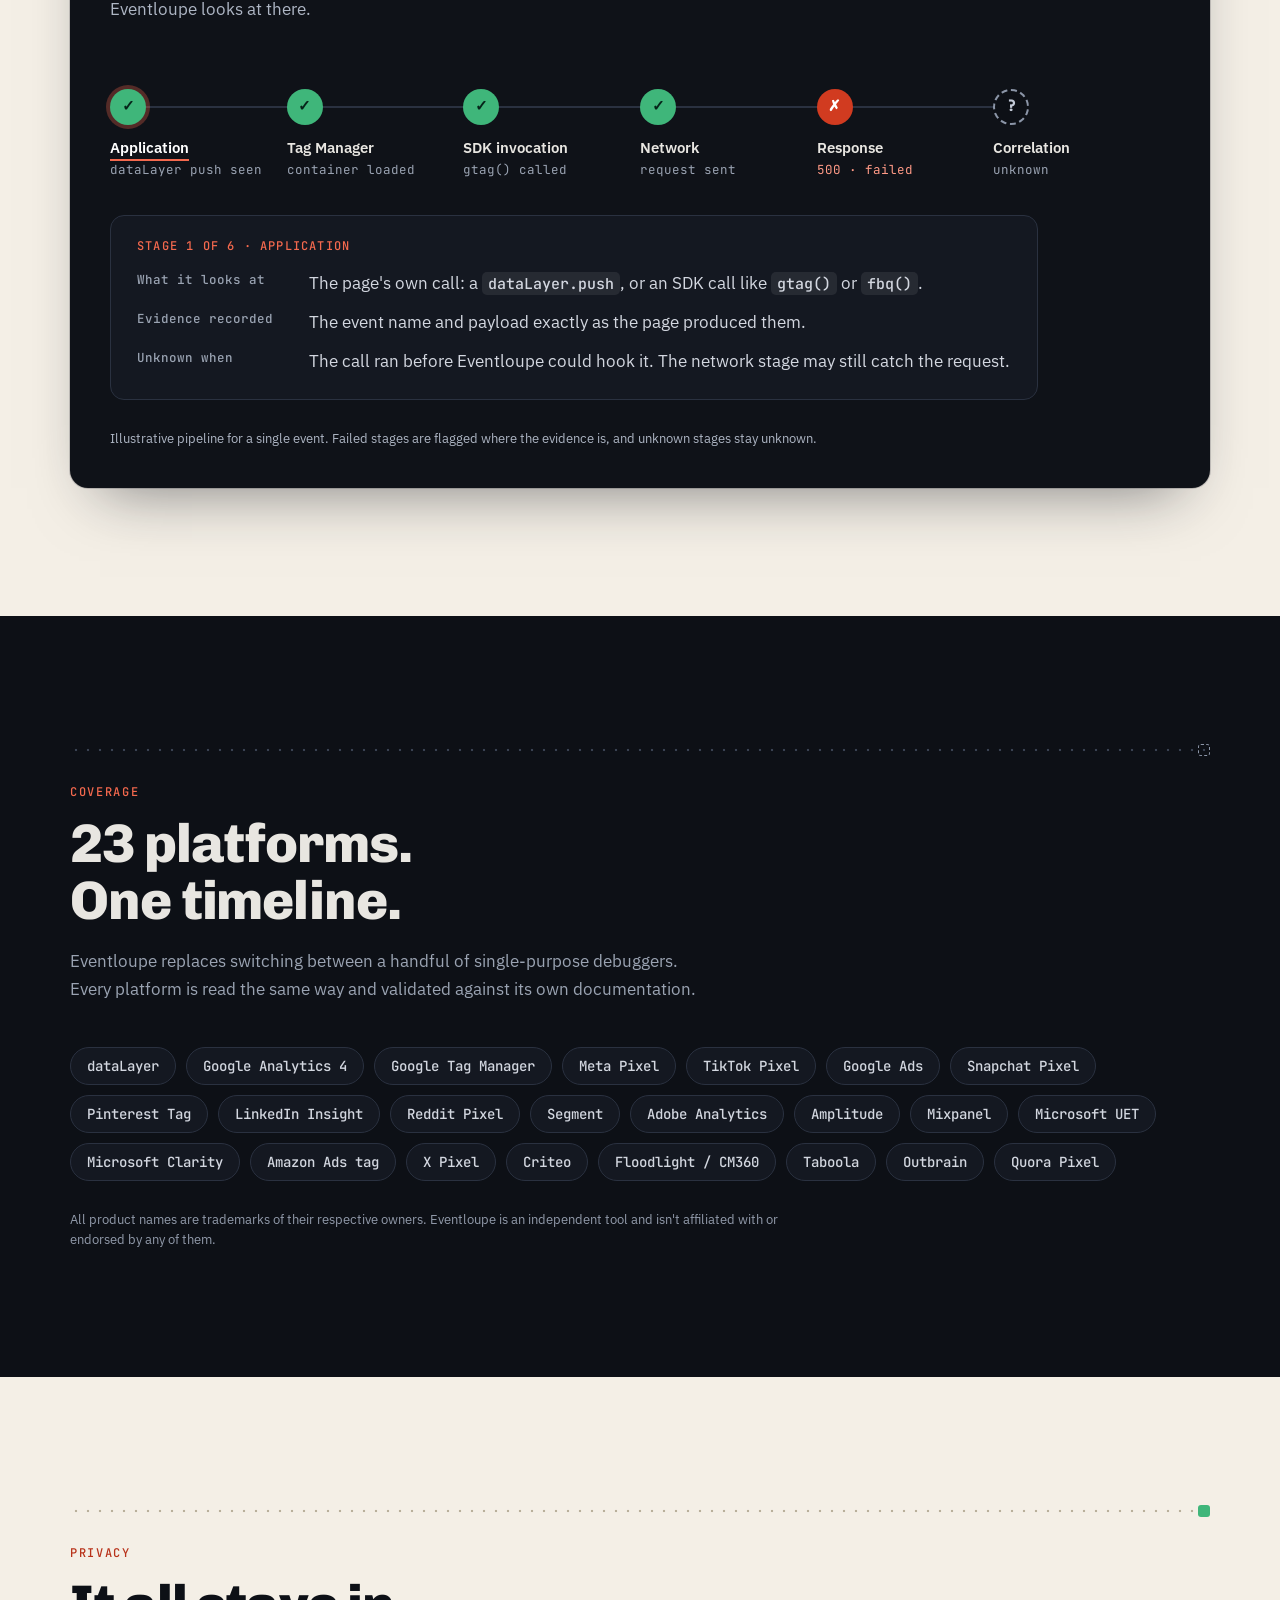
==== commit 7e39ab70: "fix: use Web Store-recognised utm parameters and the canonical slug URL on store links Co-Authored-B" ====
--- a/index.html
+++ b/index.html
@@ -186,7 +186,7 @@
       <div class="wl-soon" id="wl-soon">
         <p class="wl-note"><i aria-hidden="true"></i>Chrome extension, now available on the Chrome Web Store.</p>
         <div class="cta-row">
-          <a class="pill primary" href="https://chromewebstore.google.com/detail/pjpdmenmnoaohfbcbplmpmnaegpgmnmp?source=website" rel="noopener">Add to Chrome</a>
+          <a class="pill primary" href="https://chromewebstore.google.com/detail/eventloupe/pjpdmenmnoaohfbcbplmpmnaegpgmnmp?utm_source=eventloupe.com&amp;utm_medium=website" rel="noopener">Add to Chrome</a>
           <a class="pill" href="docs.html">Read the docs</a>
         </div>
       </div>
@@ -587,7 +587,7 @@
       <details><summary>Which platforms does Eventloupe support?</summary><p>Google Analytics 4, Google Tag Manager, Meta Pixel, TikTok, Google Ads, Snapchat, Pinterest, LinkedIn, Reddit, Segment, Adobe Analytics, Amplitude, Mixpanel, Microsoft UET, Microsoft Clarity, Amazon Ads tag, X, Criteo, Floodlight, Taboola, Outbrain, Quora and the dataLayer.</p></details>
       <details><summary>Does Eventloupe block or change requests?</summary><p>No. It only observes requests. It never blocks or modifies them.</p></details>
       <details><summary>Does the Eventloupe extension send my data anywhere?</summary><p>No. Captured events stay in your browser. The extension has no accounts, no servers and no analytics.</p></details>
-      <details><summary>Where can I get Eventloupe?</summary><p>Eventloupe is available now on the <a href="https://chromewebstore.google.com/detail/pjpdmenmnoaohfbcbplmpmnaegpgmnmp?source=website" rel="noopener">Chrome Web Store</a>. It works in Google Chrome, inside DevTools.</p></details>
+      <details><summary>Where can I get Eventloupe?</summary><p>Eventloupe is available now on the <a href="https://chromewebstore.google.com/detail/eventloupe/pjpdmenmnoaohfbcbplmpmnaegpgmnmp?utm_source=eventloupe.com&amp;utm_medium=website" rel="noopener">Chrome Web Store</a>. It works in Google Chrome, inside DevTools.</p></details>
     </div>
   </div>
 </section>
@@ -601,7 +601,7 @@
     <h2 id="h-close">Install it. Open DevTools.</h2>
     <p class="sub">What happened, how do we know, and what should be fixed: Eventloupe answers all three for every event. Add the extension from the Chrome Web Store, or read the documentation first.</p>
     <div class="cta-row">
-      <a class="pill primary" href="https://chromewebstore.google.com/detail/pjpdmenmnoaohfbcbplmpmnaegpgmnmp?source=website" rel="noopener">Add to Chrome</a>
+      <a class="pill primary" href="https://chromewebstore.google.com/detail/eventloupe/pjpdmenmnoaohfbcbplmpmnaegpgmnmp?utm_source=eventloupe.com&amp;utm_medium=website" rel="noopener">Add to Chrome</a>
       <a class="pill" href="docs.html">Read the docs</a>
       <a class="pill" href="https://github.com/sibingop-dev/eventloupe-privacy/issues" rel="noopener">Share feedback on GitHub</a>
     </div>
@@ -623,7 +623,7 @@
   <div class="wrap">
     <a class="brand big" href="./"><span class="mark" aria-hidden="true"><svg width="56" height="56"><use href="#lm"/></svg></span><span class="word">Eventloupe</span></a>
     <nav aria-label="Footer">
-      <a href="https://chromewebstore.google.com/detail/pjpdmenmnoaohfbcbplmpmnaegpgmnmp?source=website" rel="noopener">Chrome Web Store</a>
+      <a href="https://chromewebstore.google.com/detail/eventloupe/pjpdmenmnoaohfbcbplmpmnaegpgmnmp?utm_source=eventloupe.com&amp;utm_medium=website" rel="noopener">Chrome Web Store</a>
       <a href="docs.html">Docs</a>
       <a href="privacy.html">Privacy</a>
       <button type="button" class="linkbtn" data-consent-open>Analytics choice</button>
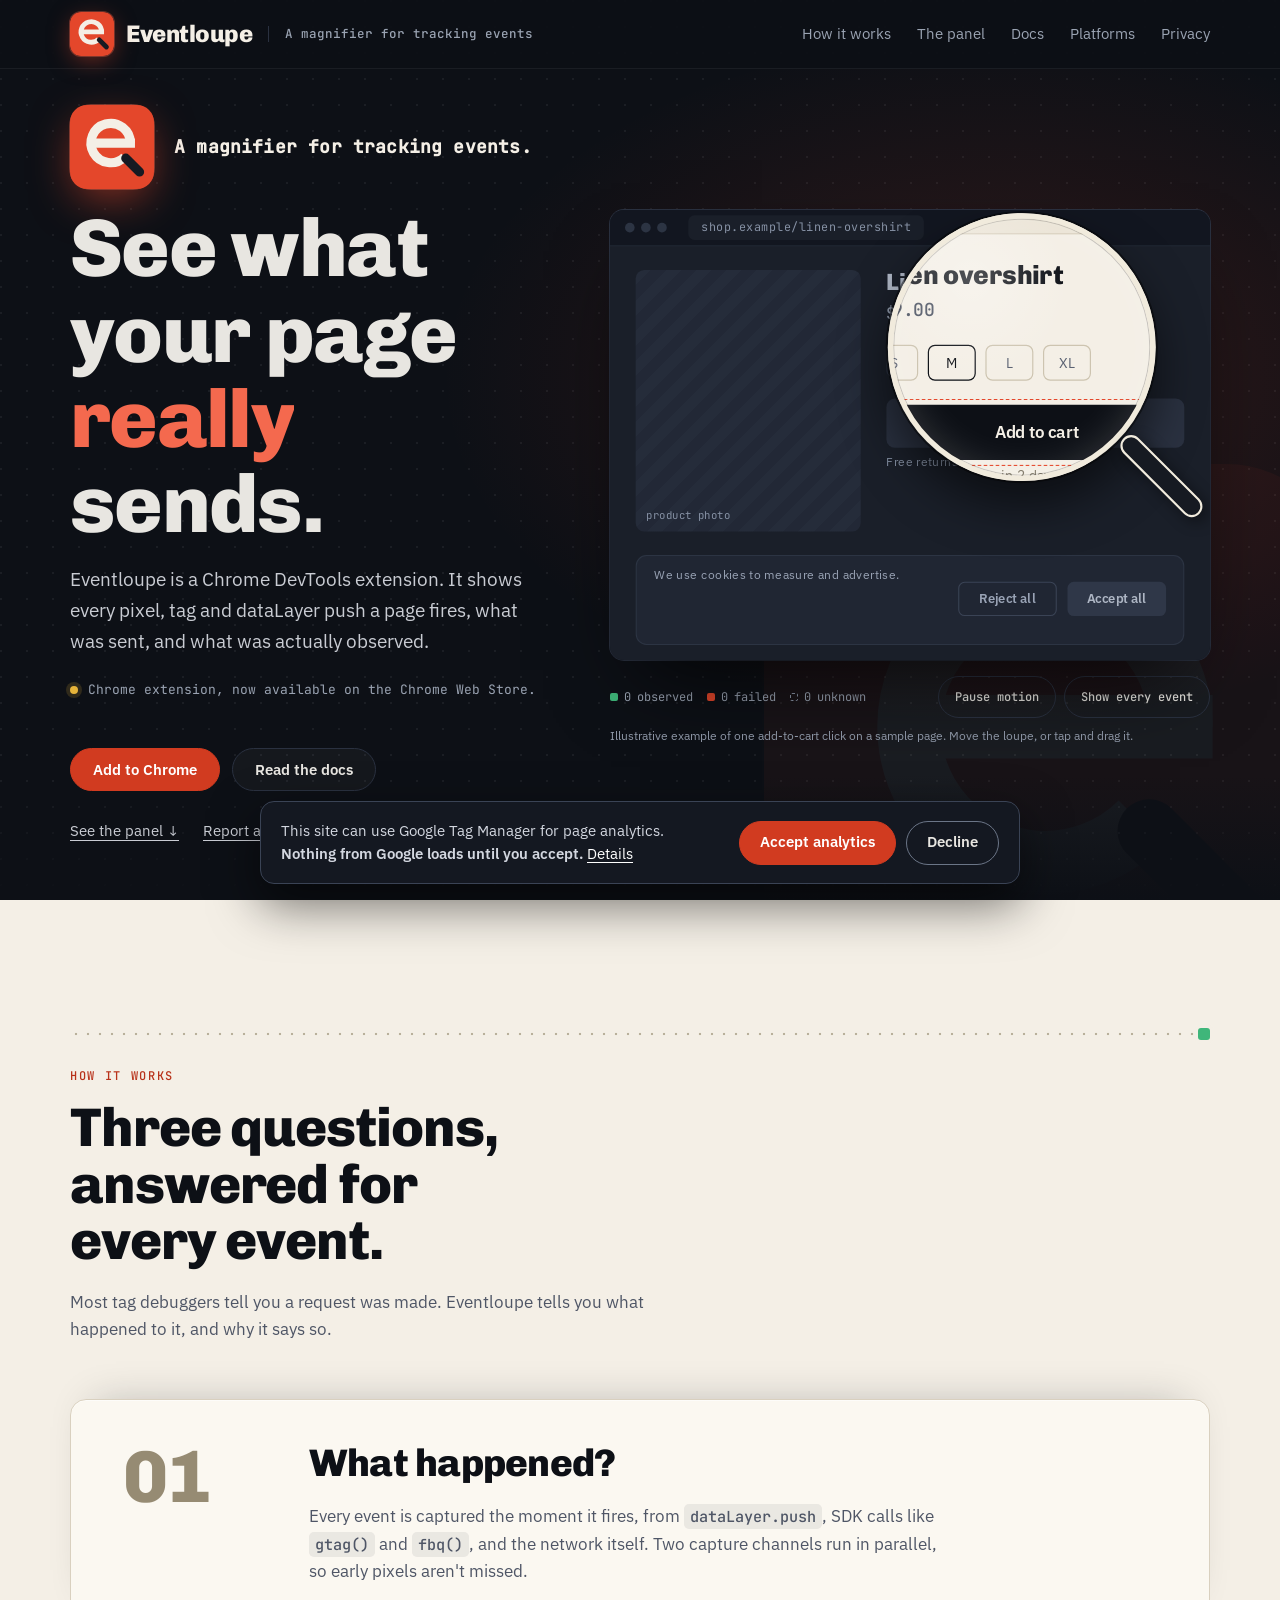
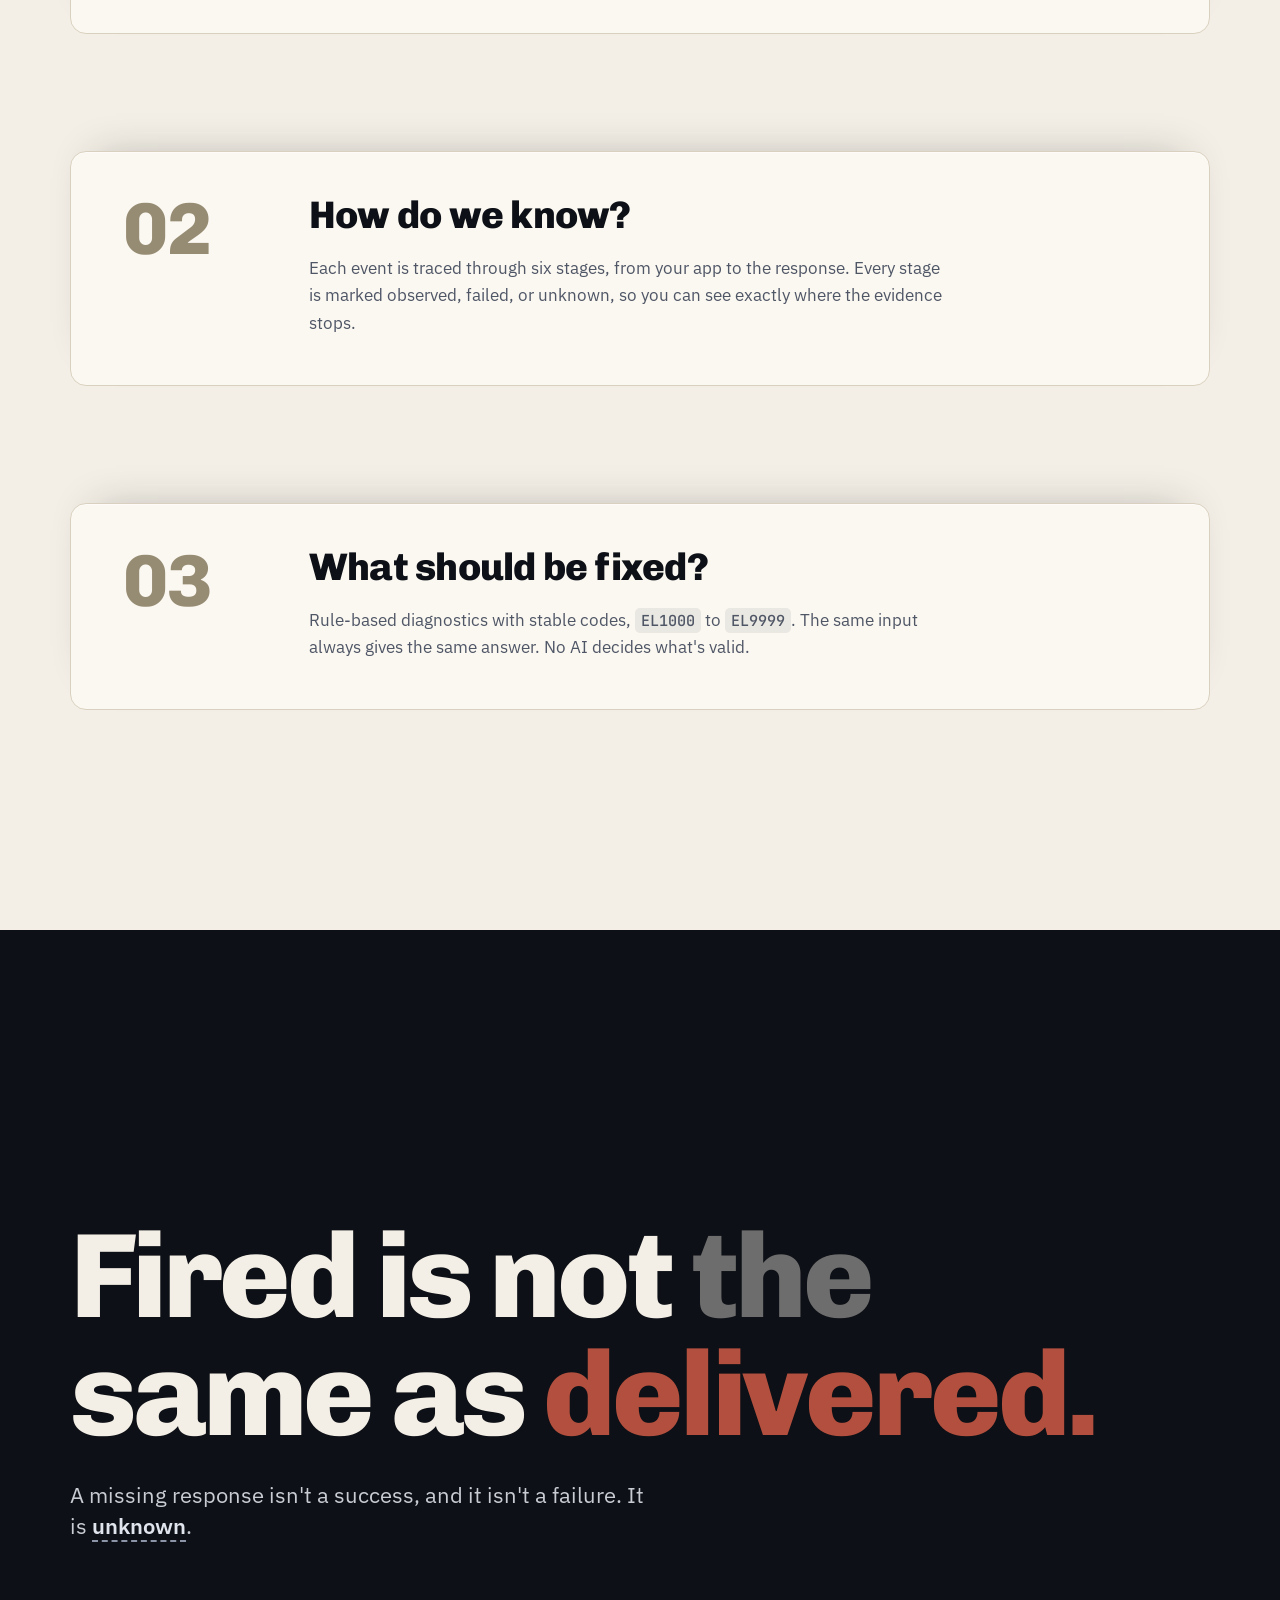
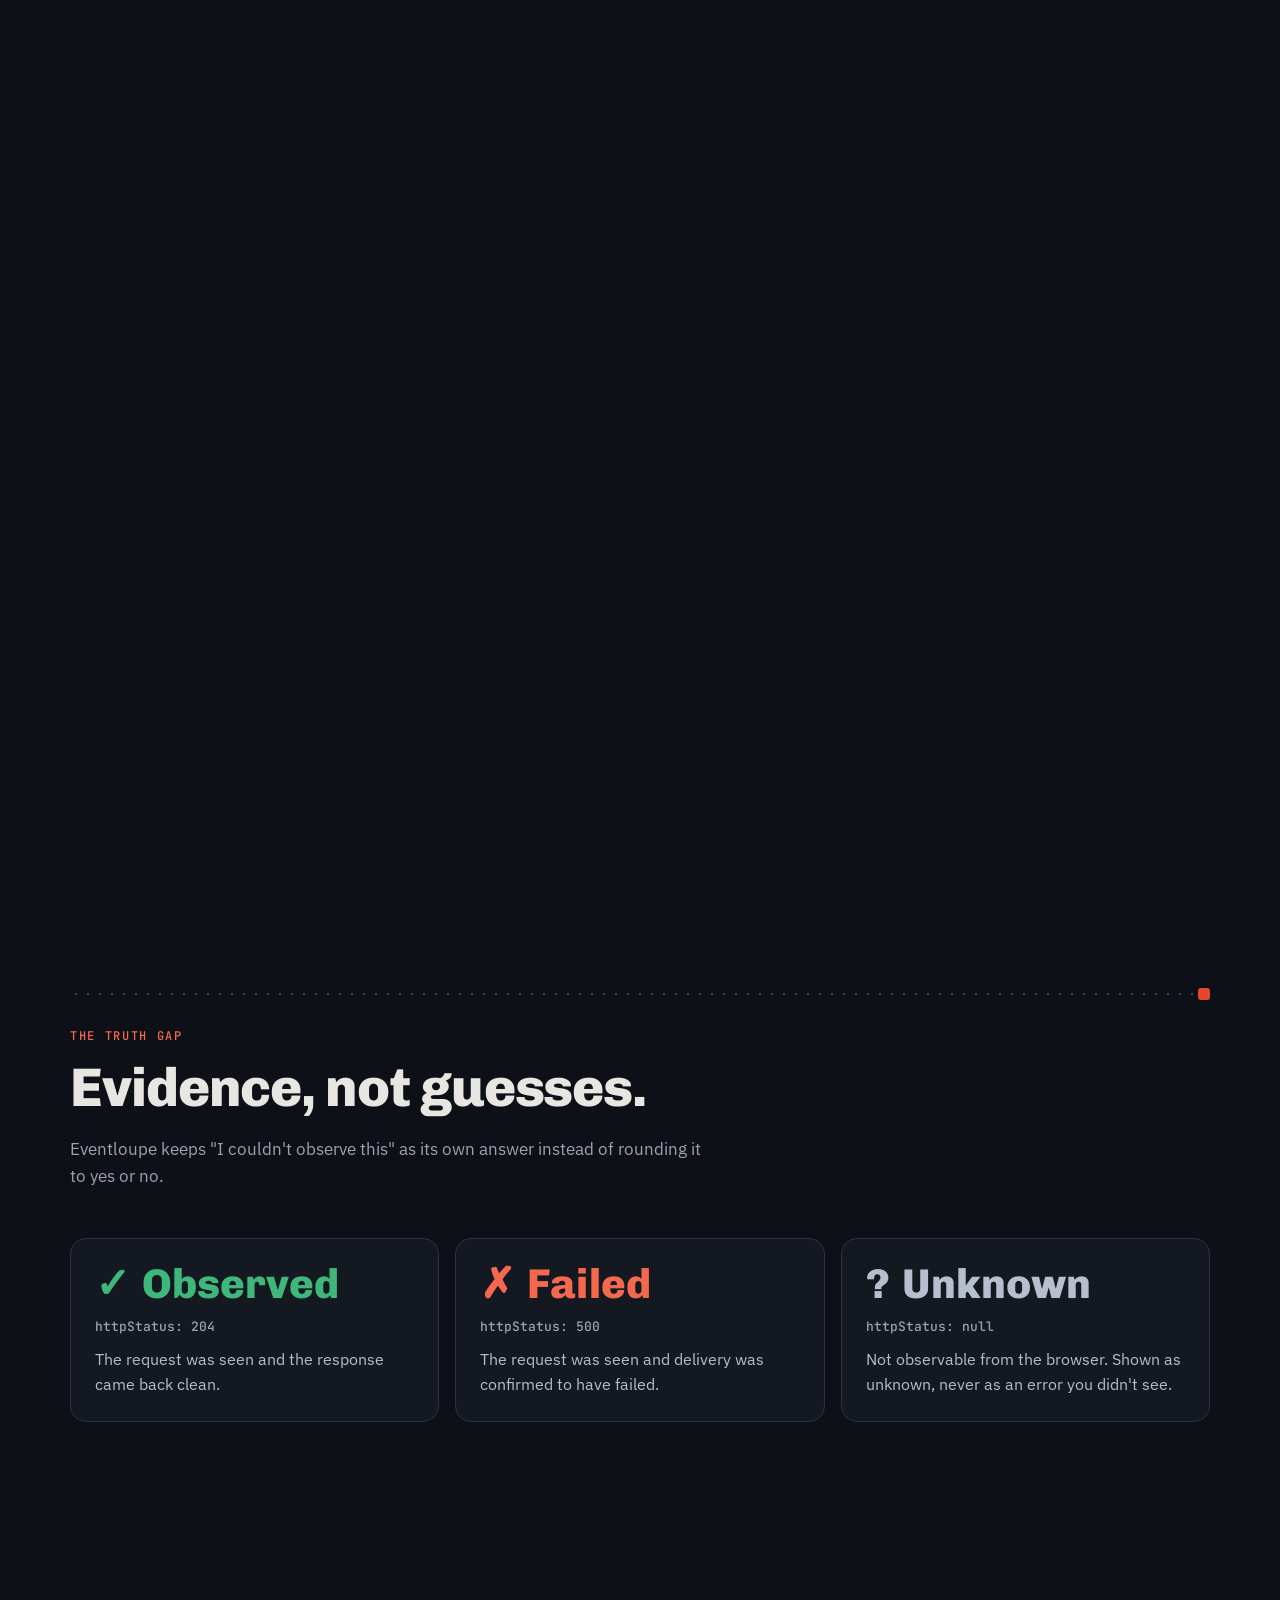
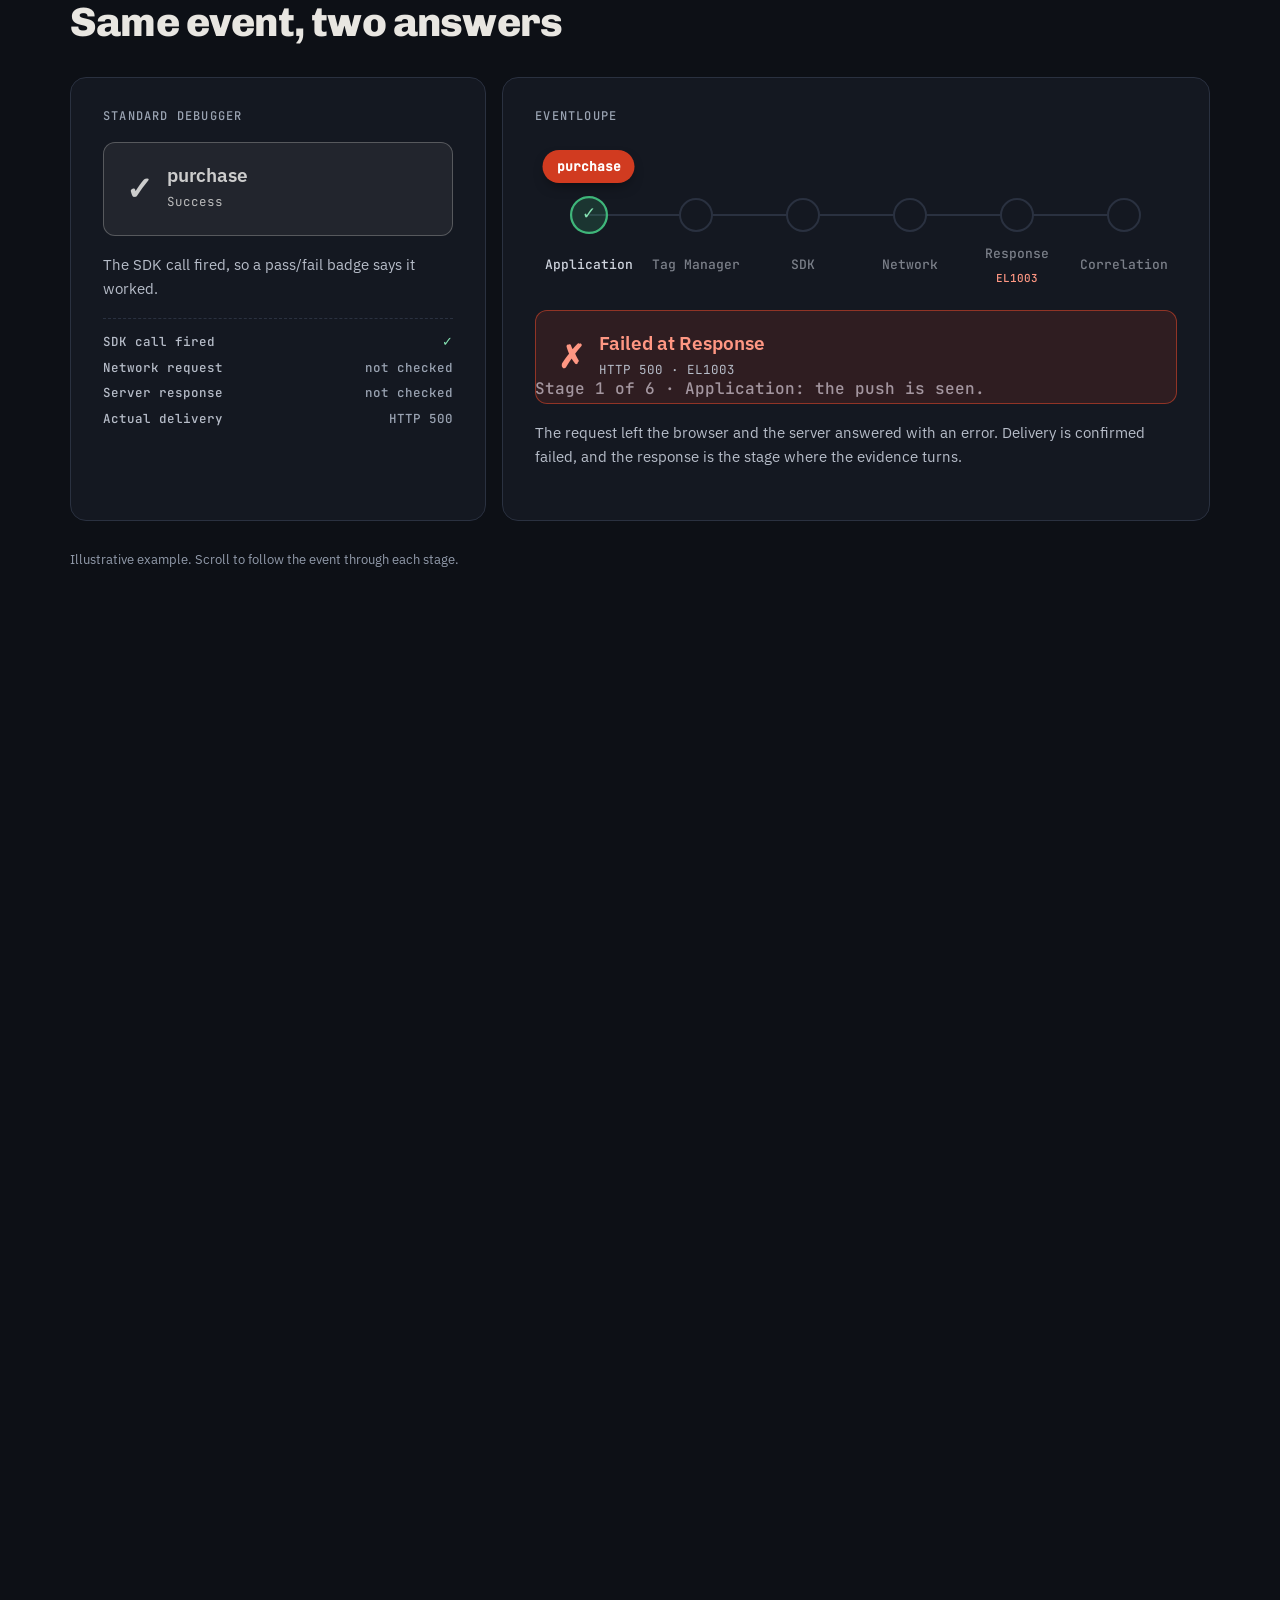
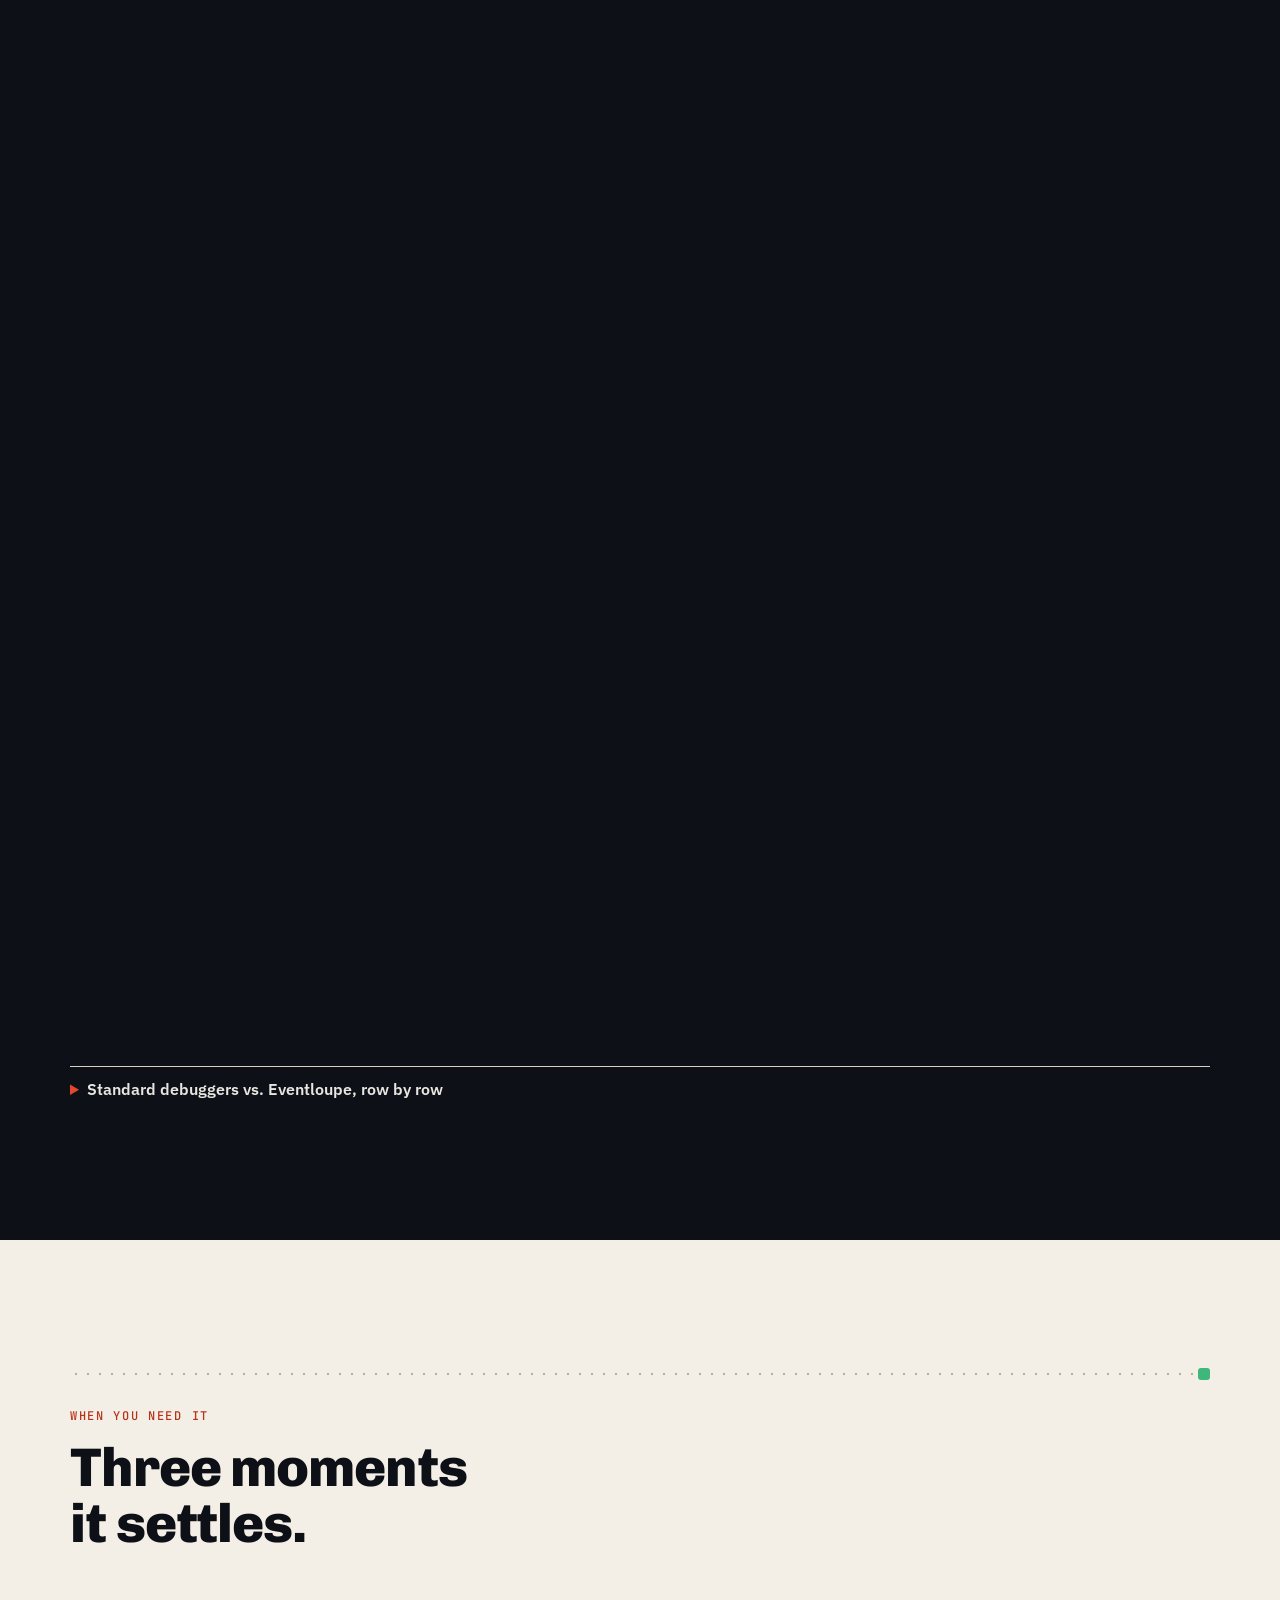
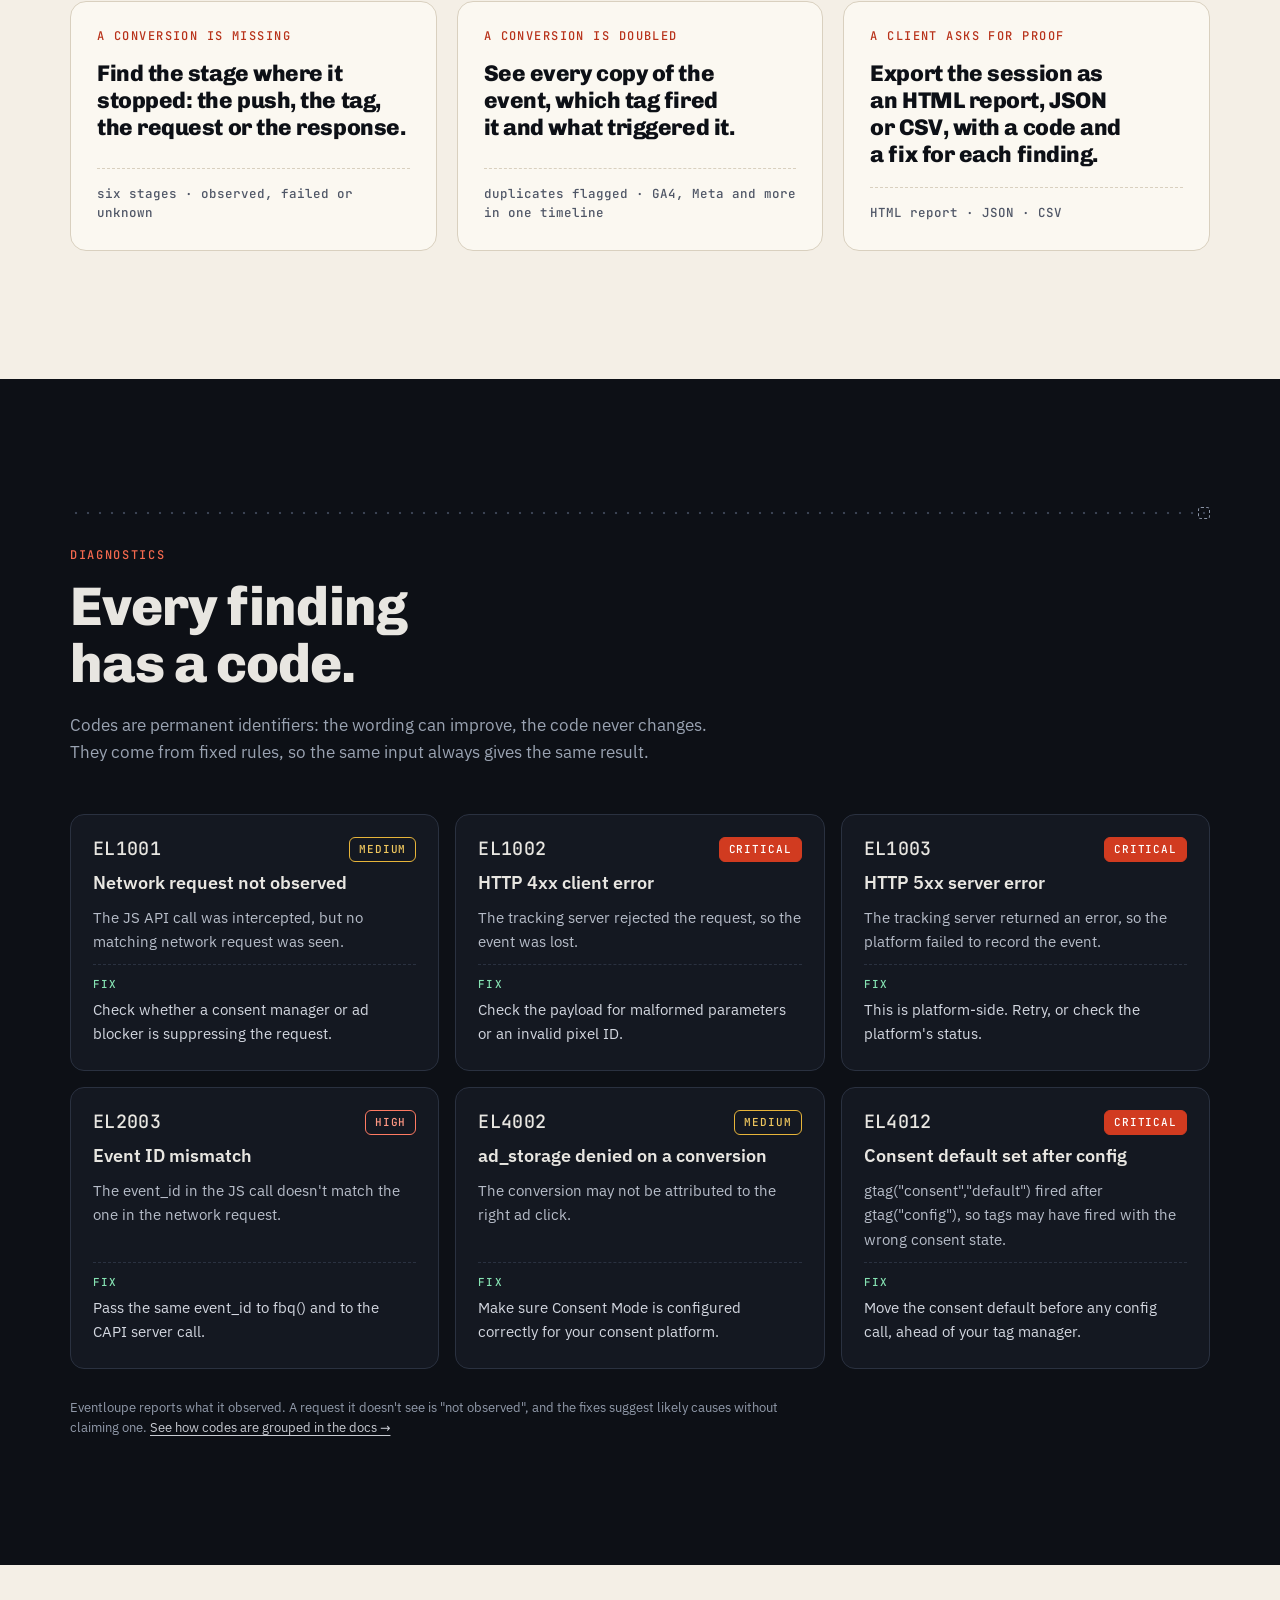
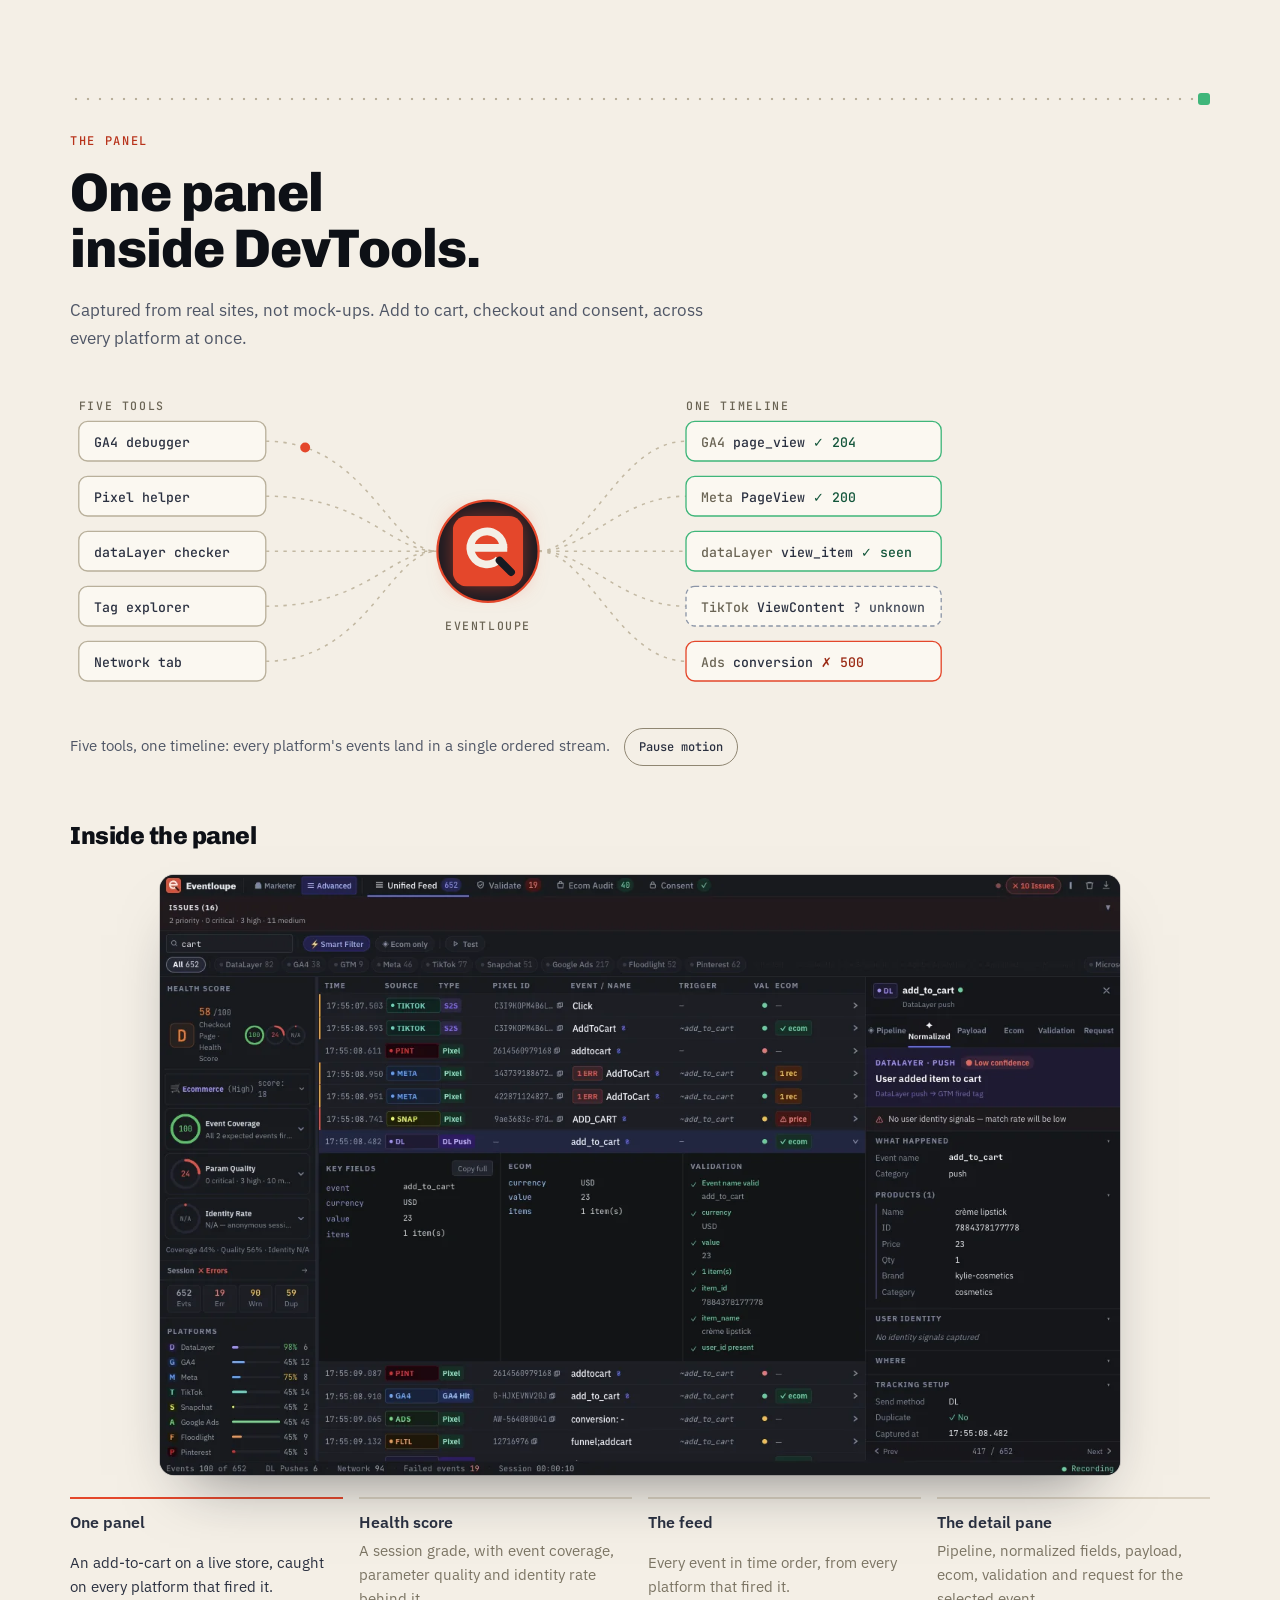
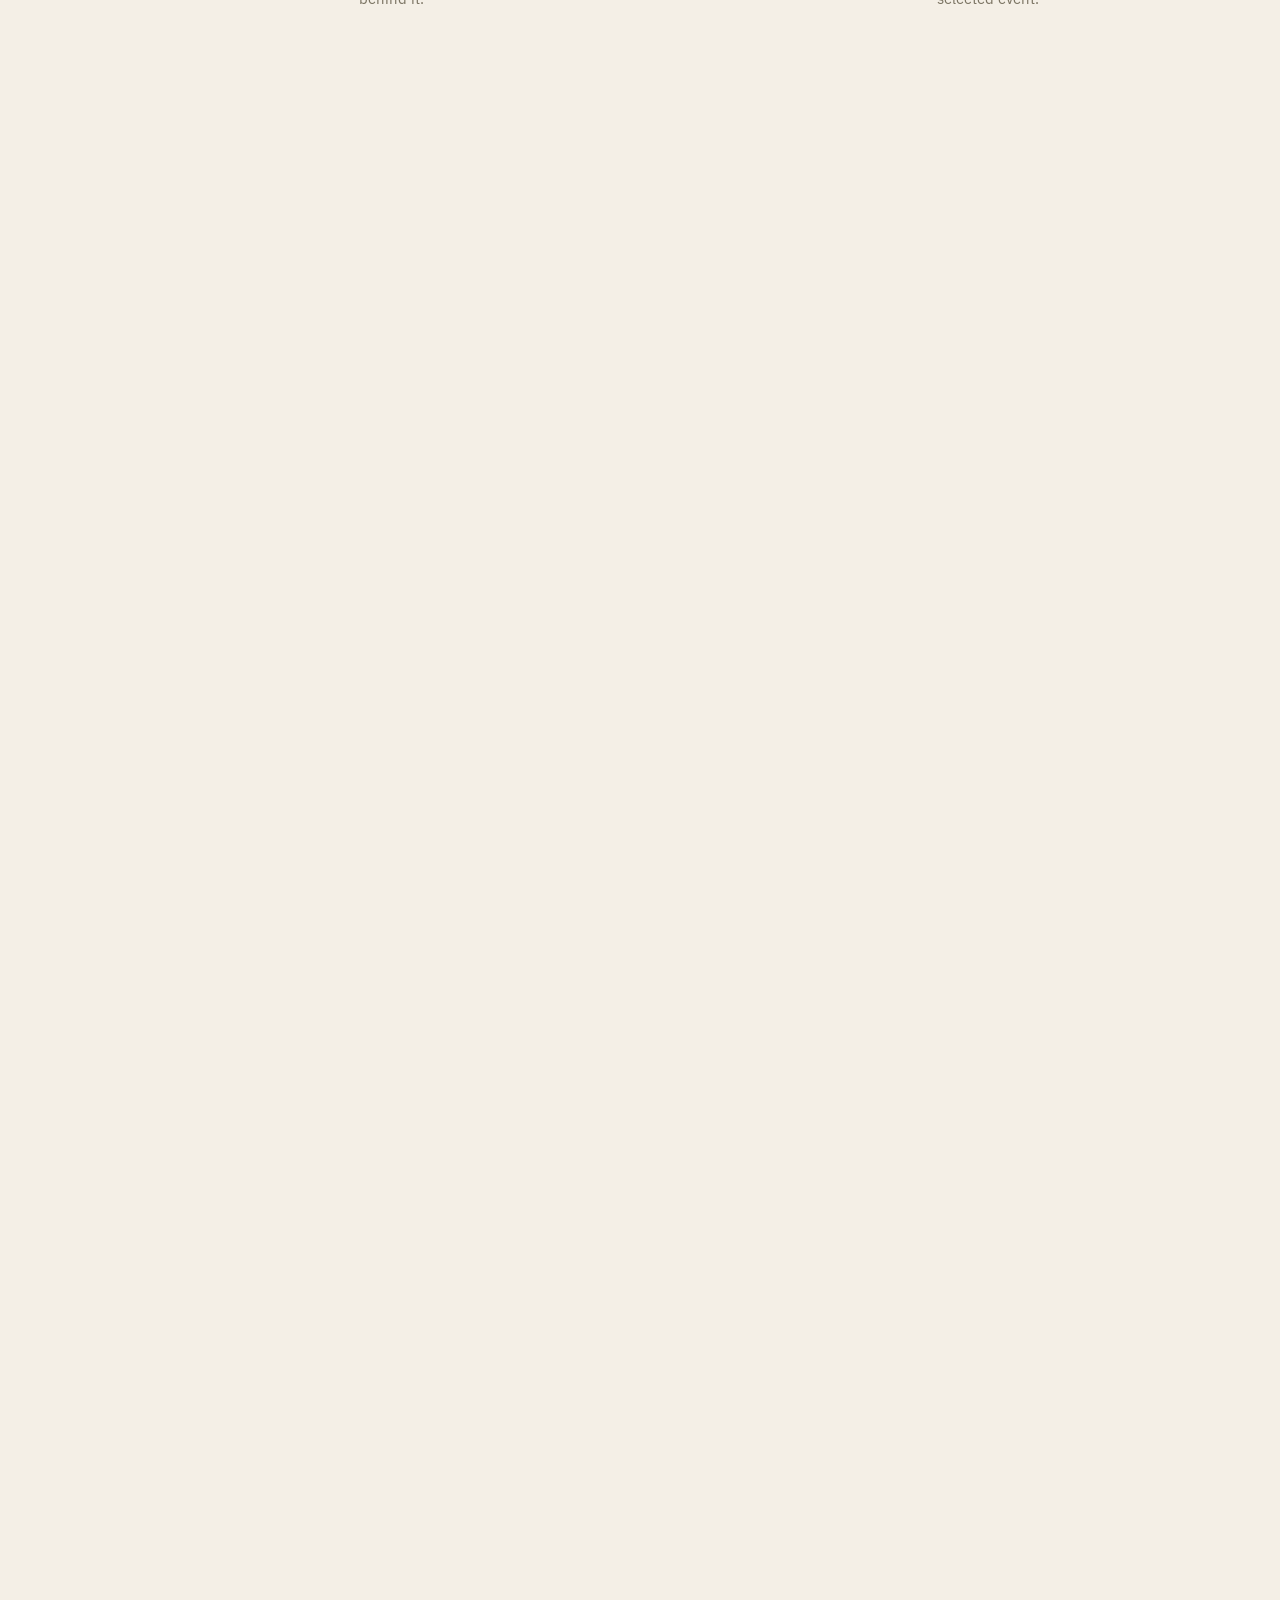
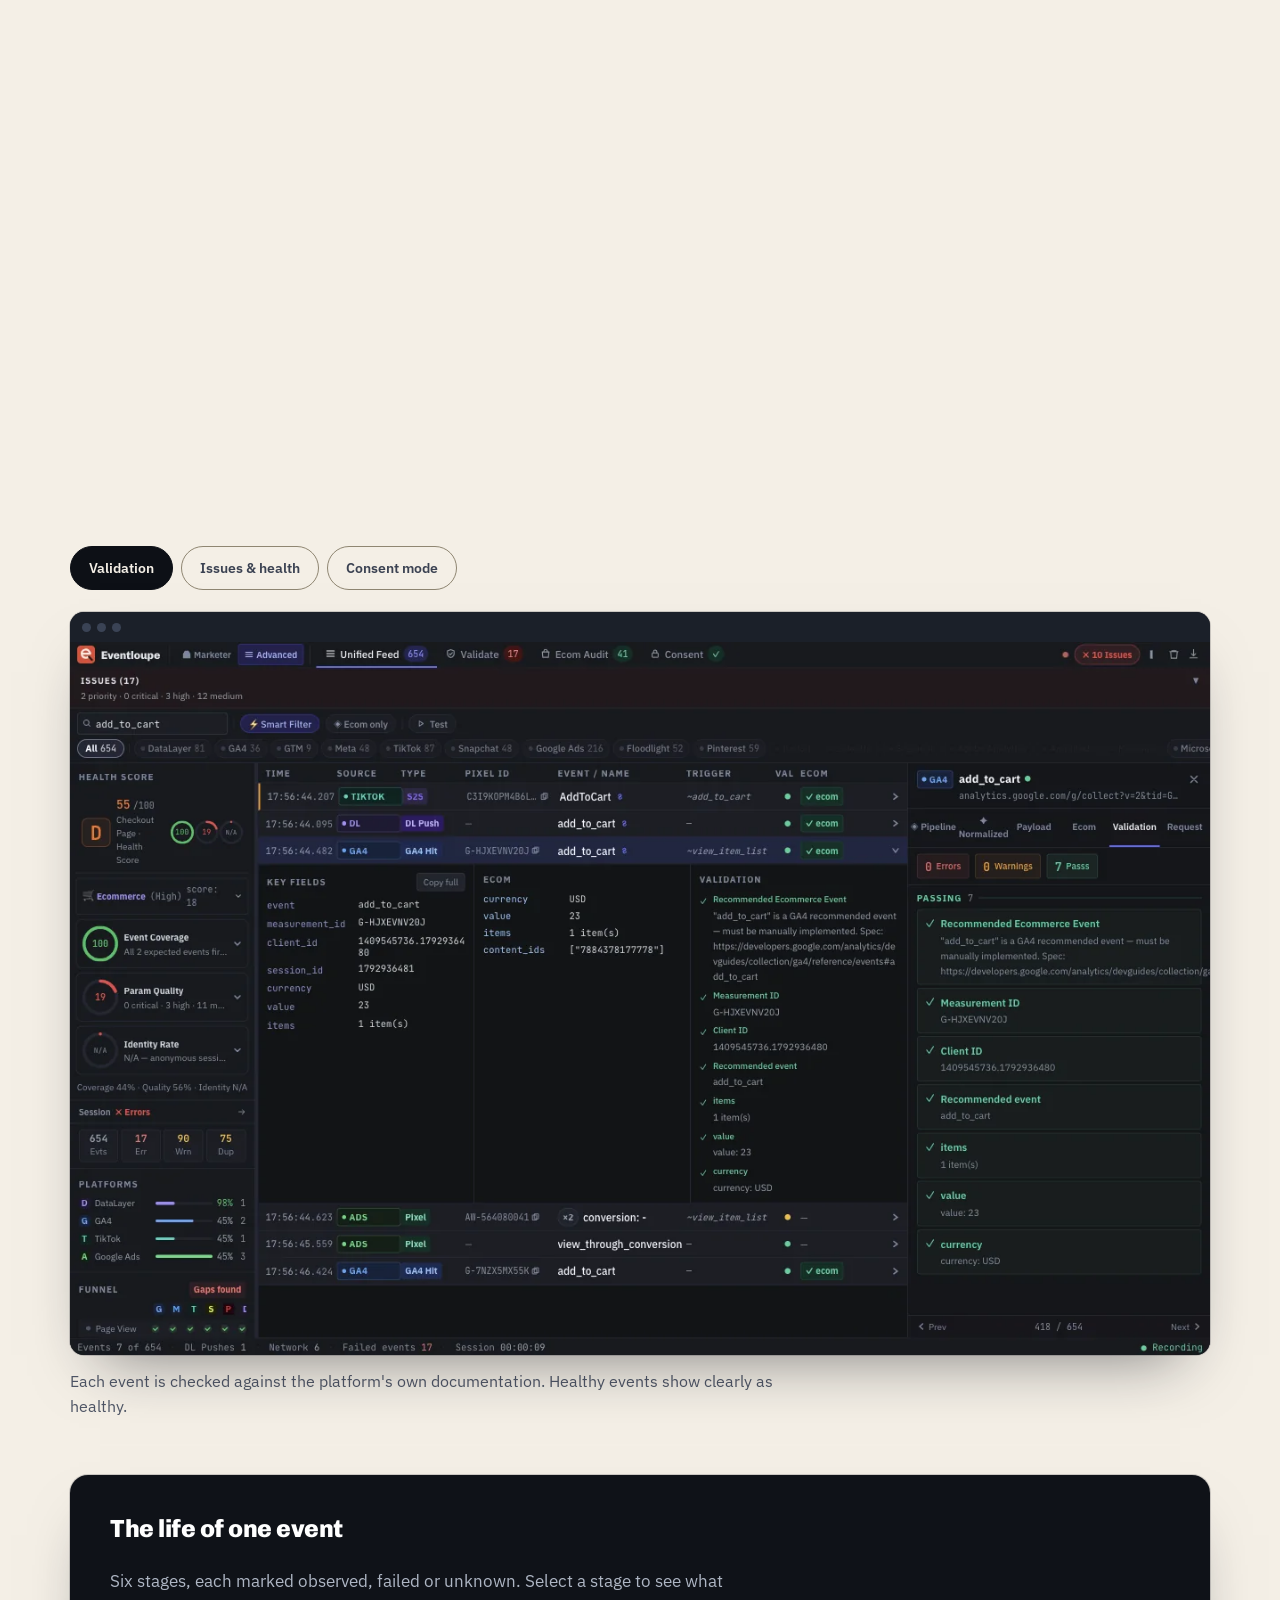
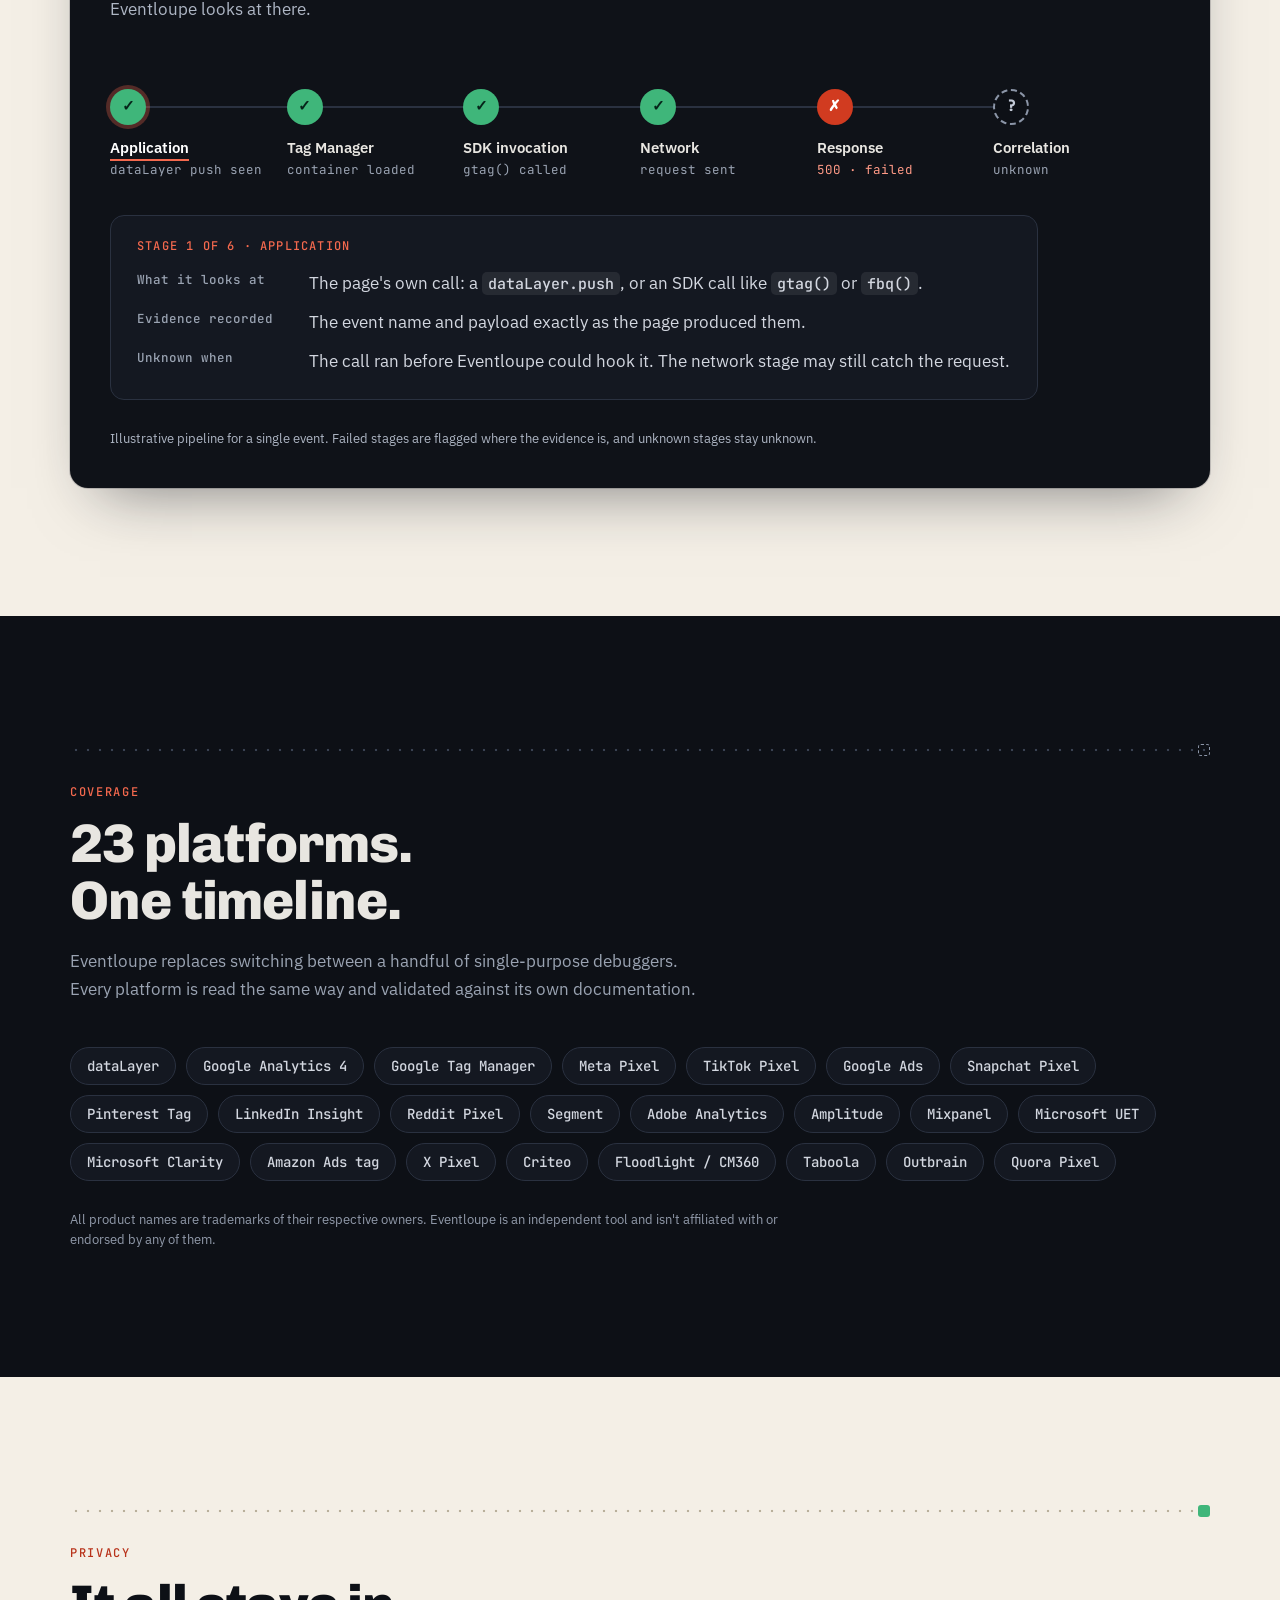
==== commit 834bd86e: "fix: use referral medium and per-placement utm_content on Web Store links Co-Authored-By: Claude Son" ====
--- a/index.html
+++ b/index.html
@@ -186,7 +186,7 @@
       <div class="wl-soon" id="wl-soon">
         <p class="wl-note"><i aria-hidden="true"></i>Chrome extension, now available on the Chrome Web Store.</p>
         <div class="cta-row">
-          <a class="pill primary" href="https://chromewebstore.google.com/detail/eventloupe/pjpdmenmnoaohfbcbplmpmnaegpgmnmp?utm_source=eventloupe.com&amp;utm_medium=website" rel="noopener">Add to Chrome</a>
+          <a class="pill primary" href="https://chromewebstore.google.com/detail/eventloupe/pjpdmenmnoaohfbcbplmpmnaegpgmnmp?utm_source=eventloupe.com&amp;utm_medium=referral&amp;utm_content=hero" rel="noopener">Add to Chrome</a>
           <a class="pill" href="docs.html">Read the docs</a>
         </div>
       </div>
@@ -587,7 +587,7 @@
       <details><summary>Which platforms does Eventloupe support?</summary><p>Google Analytics 4, Google Tag Manager, Meta Pixel, TikTok, Google Ads, Snapchat, Pinterest, LinkedIn, Reddit, Segment, Adobe Analytics, Amplitude, Mixpanel, Microsoft UET, Microsoft Clarity, Amazon Ads tag, X, Criteo, Floodlight, Taboola, Outbrain, Quora and the dataLayer.</p></details>
       <details><summary>Does Eventloupe block or change requests?</summary><p>No. It only observes requests. It never blocks or modifies them.</p></details>
       <details><summary>Does the Eventloupe extension send my data anywhere?</summary><p>No. Captured events stay in your browser. The extension has no accounts, no servers and no analytics.</p></details>
-      <details><summary>Where can I get Eventloupe?</summary><p>Eventloupe is available now on the <a href="https://chromewebstore.google.com/detail/eventloupe/pjpdmenmnoaohfbcbplmpmnaegpgmnmp?utm_source=eventloupe.com&amp;utm_medium=website" rel="noopener">Chrome Web Store</a>. It works in Google Chrome, inside DevTools.</p></details>
+      <details><summary>Where can I get Eventloupe?</summary><p>Eventloupe is available now on the <a href="https://chromewebstore.google.com/detail/eventloupe/pjpdmenmnoaohfbcbplmpmnaegpgmnmp?utm_source=eventloupe.com&amp;utm_medium=referral&amp;utm_content=faq" rel="noopener">Chrome Web Store</a>. It works in Google Chrome, inside DevTools.</p></details>
     </div>
   </div>
 </section>
@@ -601,7 +601,7 @@
     <h2 id="h-close">Install it. Open DevTools.</h2>
     <p class="sub">What happened, how do we know, and what should be fixed: Eventloupe answers all three for every event. Add the extension from the Chrome Web Store, or read the documentation first.</p>
     <div class="cta-row">
-      <a class="pill primary" href="https://chromewebstore.google.com/detail/eventloupe/pjpdmenmnoaohfbcbplmpmnaegpgmnmp?utm_source=eventloupe.com&amp;utm_medium=website" rel="noopener">Add to Chrome</a>
+      <a class="pill primary" href="https://chromewebstore.google.com/detail/eventloupe/pjpdmenmnoaohfbcbplmpmnaegpgmnmp?utm_source=eventloupe.com&amp;utm_medium=referral&amp;utm_content=closing-cta" rel="noopener">Add to Chrome</a>
       <a class="pill" href="docs.html">Read the docs</a>
       <a class="pill" href="https://github.com/sibingop-dev/eventloupe-privacy/issues" rel="noopener">Share feedback on GitHub</a>
     </div>
@@ -623,7 +623,7 @@
   <div class="wrap">
     <a class="brand big" href="./"><span class="mark" aria-hidden="true"><svg width="56" height="56"><use href="#lm"/></svg></span><span class="word">Eventloupe</span></a>
     <nav aria-label="Footer">
-      <a href="https://chromewebstore.google.com/detail/eventloupe/pjpdmenmnoaohfbcbplmpmnaegpgmnmp?utm_source=eventloupe.com&amp;utm_medium=website" rel="noopener">Chrome Web Store</a>
+      <a href="https://chromewebstore.google.com/detail/eventloupe/pjpdmenmnoaohfbcbplmpmnaegpgmnmp?utm_source=eventloupe.com&amp;utm_medium=referral&amp;utm_content=footer" rel="noopener">Chrome Web Store</a>
       <a href="docs.html">Docs</a>
       <a href="privacy.html">Privacy</a>
       <button type="button" class="linkbtn" data-consent-open>Analytics choice</button>
